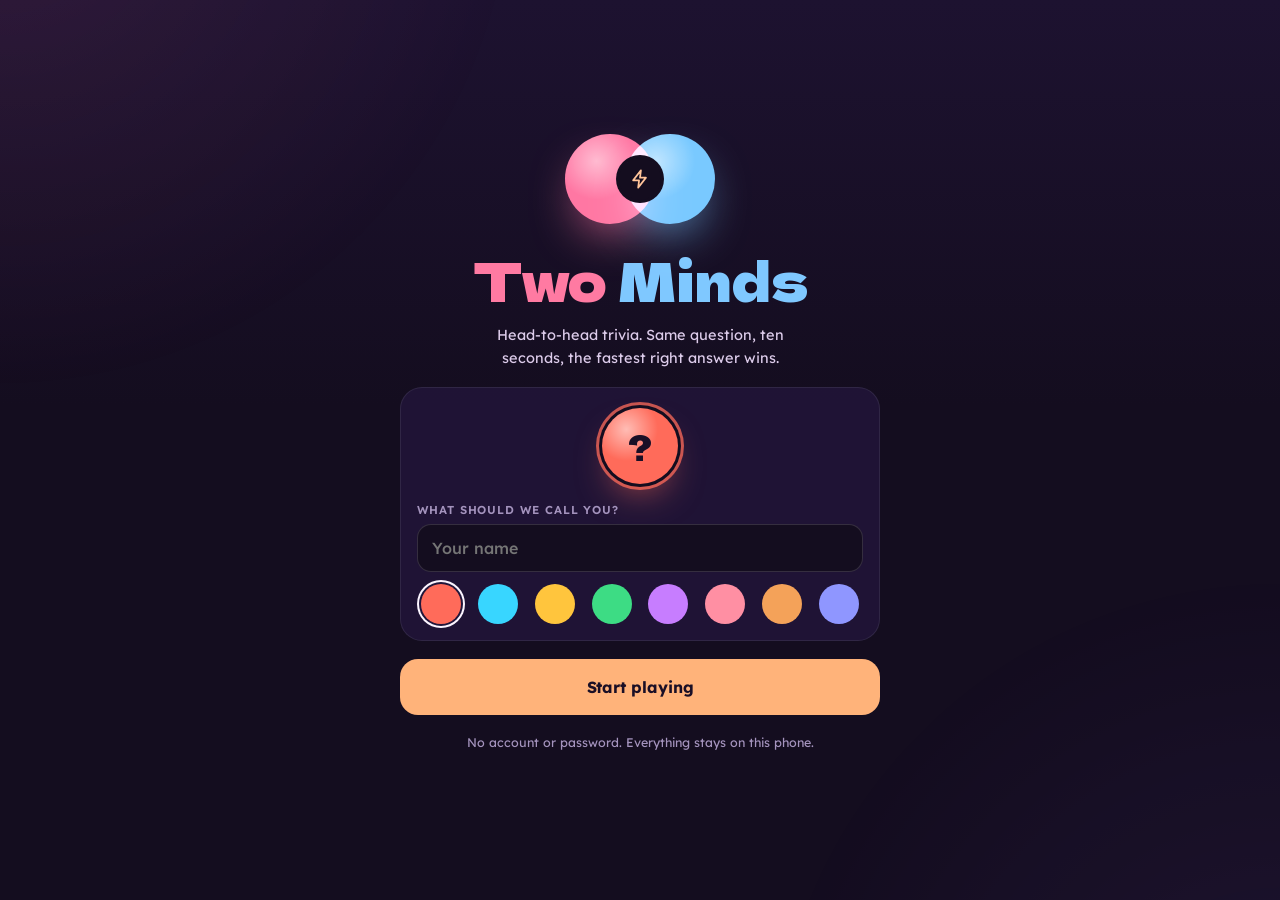
==== index.html @ 45c78b69 "Fact-check fixes for the 930 new questions - 71 corrections: ambiguous options, duplicate facts acro" ====
<!doctype html>
<html lang="en" data-theme="velvet">
<head>
<meta charset="utf-8">
<meta name="viewport" content="width=device-width,initial-scale=1,viewport-fit=cover">
<title>Two Minds</title>
<meta name="description" content="Head-to-head trivia for two. Duel on one phone or challenge each other by link.">
<meta name="theme-color" content="#140d1f">
<meta name="mobile-web-app-capable" content="yes">
<meta name="apple-mobile-web-app-capable" content="yes">
<meta name="apple-mobile-web-app-status-bar-style" content="black-translucent">
<meta property="og:title" content="Two Minds · trivia duel">
<meta property="og:description" content="I challenged you! Same 7 questions, 10 seconds each. Can you beat me?">
<meta property="og:image" content="icon-512.png">
<link rel="manifest" href="manifest.webmanifest">
<link rel="icon" href="icon-192.png">
<link rel="apple-touch-icon" href="icon-192.png">
<link rel="preconnect" href="https://fonts.googleapis.com">
<link rel="preconnect" href="https://fonts.gstatic.com" crossorigin>
<link rel="stylesheet" href="https://fonts.googleapis.com/css2?family=Dela+Gothic+One&family=Lexend:wght@400;500;700&family=Noto+Color+Emoji&display=swap">
<style>
/* Two Minds — "midnight quiz show".
   Deep ink background, frosted surfaces, one gold accent for actions, coral vs cyan for the two players.
   Topic colours appear as icon chips and soft washes, never as full-saturation blocks.
   Type: Lexend for everything readable, Dela Gothic One only for the wordmark and big numbers. */
:root{
  --bg:#0a0e22;
  --bg-2:#0f1430;
  --s1:#151a38;            /* surface */
  --s2:#1c2247;            /* raised surface */
  --s3:#262d5a;            /* pressed / chips */
  --ink:#f3f4ff;
  --ink-2:#c6cae8;
  --muted:#8b92bf;
  --line:color-mix(in srgb,var(--ink) 8%,transparent);
  --line-2:color-mix(in srgb,var(--ink) 14%,transparent);
  --p1:#ff6b5a;
  --p2:#38d6ff;
  --gold:#ffc53d;
  --gold-ink:#2a1d00;
  --gold-text:var(--gold);
  --glow1:rgba(255,107,90,.16);
  --glow2:rgba(56,214,255,.13);
  --on-c:#0c1028;
  --scrim:rgba(4,6,18,.72);
  --good:#34d17d;
  --bad:#ff4d6d;
  --r-lg:22px; --r:16px; --r-sm:12px;
  --f-num:"Dela Gothic One","Arial Black",system-ui,sans-serif;
  --f:"Lexend",system-ui,-apple-system,"Segoe UI",Roboto,sans-serif;
  --safe-t:env(safe-area-inset-top,0px);
  --safe-b:env(safe-area-inset-bottom,0px);
  --safe-l:env(safe-area-inset-left,0px);
  --safe-r:env(safe-area-inset-right,0px);
  --shadow:0 1px 0 rgba(255,255,255,.04) inset, 0 10px 30px -18px rgba(0,0,0,.8);
  color-scheme:dark;
}
*{box-sizing:border-box}
html,body{height:100%;margin:0;background:var(--bg);color:var(--ink);font-family:var(--f);font-size:15px;line-height:1.4;
  -webkit-font-smoothing:antialiased;-webkit-tap-highlight-color:transparent;overflow:hidden;overscroll-behavior:none}
button{font:inherit;color:inherit;cursor:pointer;border:0;background:none;padding:0;text-align:inherit}
button:disabled{cursor:default;opacity:.5}
:focus-visible{outline:2px solid var(--gold);outline-offset:2px}
a{color:inherit;text-decoration:none}
input{font:inherit;color:inherit}
[hidden]{display:none!important}
.tnum{font-variant-numeric:tabular-nums}

/* icons */
.i{width:22px;height:22px;fill:none;stroke:currentColor;stroke-width:1.9;stroke-linecap:round;stroke-linejoin:round;flex:none;display:block}
.i.sm{width:16px;height:16px;stroke-width:2.2}
.i.lg{width:30px;height:30px;stroke-width:1.7}
.i.xl{width:40px;height:40px;stroke-width:1.6}
.i .fill{fill:currentColor;stroke:none}

/* ---------- shell ---------- */
.screen{position:fixed;inset:0;overflow-y:auto;overflow-x:hidden;-webkit-overflow-scrolling:touch;
  padding:calc(var(--safe-t) + 18px) max(18px,var(--safe-r)) calc(var(--safe-b) + 100px) max(18px,var(--safe-l));
  background:
    radial-gradient(90% 40% at 0% -5%, var(--glow1), transparent 70%),
    radial-gradient(90% 40% at 100% -5%, var(--glow2), transparent 70%),
    linear-gradient(180deg, var(--bg-2), var(--bg) 40%)}
.screen.full{padding-bottom:calc(var(--safe-b) + 28px)}
.col{max-width:480px;margin:0 auto;display:grid;gap:18px}
.tabs{position:fixed;left:0;right:0;bottom:0;z-index:20;display:grid;grid-template-columns:repeat(4,1fr);gap:4px;
  padding:8px max(10px,var(--safe-r)) calc(var(--safe-b) + 8px) max(10px,var(--safe-l));
  background:color-mix(in srgb,var(--bg) 86%,transparent);backdrop-filter:blur(16px) saturate(1.3);-webkit-backdrop-filter:blur(16px) saturate(1.3);border-top:1px solid var(--line)}
.tab{display:grid;justify-items:center;gap:4px;padding:8px 0 6px;border-radius:14px;color:var(--muted);font-size:11px;font-weight:500;letter-spacing:.01em;min-height:52px;position:relative;transition:color .2s}
.tab .i{width:22px;height:22px}
.tab[aria-current="page"]{color:var(--ink)}
.tab[aria-current="page"]::after{content:"";position:absolute;top:0;left:50%;width:22px;height:3px;border-radius:0 0 3px 3px;background:var(--gold);transform:translateX(-50%)}

.top{display:flex;align-items:center;gap:12px;min-height:44px}
.logo{font-family:var(--f-num);font-weight:400;font-size:28px;line-height:1;margin:0;letter-spacing:-.01em;flex:1}
.logo .a{color:var(--p1)} .logo .b{color:var(--p2)}
.title{font:800 26px/1.1 var(--f);letter-spacing:-.02em;margin:0;flex:1}
.h{font:600 12px var(--f);letter-spacing:.09em;text-transform:uppercase;margin:8px 2px -6px;color:var(--muted);display:flex;justify-content:space-between;align-items:center;gap:8px}
.h a,.h button{font:500 13px var(--f);text-transform:none;letter-spacing:0;color:var(--p2);padding:12px 0;margin:-12px 0}
.lede{margin:0;color:var(--ink-2);font-size:14.5px;line-height:1.55}
.small{font-size:12.5px;color:var(--muted);line-height:1.5;margin:0}
.card{background:var(--s1);border:1px solid var(--line);border-radius:var(--r-lg);padding:16px;box-shadow:var(--shadow)}
.row{display:flex;gap:10px} .row > *{flex:1;min-width:0}
.stack{display:grid;gap:12px}
.iconbtn{width:44px;height:44px;border-radius:14px;display:grid;place-items:center;background:var(--s1);border:1px solid var(--line);color:var(--ink-2);flex:none}
.iconbtn:active{background:var(--s2)}
.pill{display:inline-flex;align-items:center;gap:6px;padding:6px 12px;border-radius:999px;font:600 12.5px var(--f);background:color-mix(in srgb, var(--c, var(--gold)) 18%, transparent);color:var(--c, var(--gold));border:1px solid color-mix(in srgb, var(--c, var(--gold)) 35%, transparent)}

/* avatars */
.av{--c:var(--p1);width:44px;height:44px;border-radius:50%;flex:none;display:grid;place-items:center;font:400 18px var(--f-num);color:var(--on-c);
  background:radial-gradient(circle at 32% 28%, rgba(255,255,255,.55), transparent 42%), var(--c);box-shadow:0 0 0 2.5px var(--bg), 0 0 0 4.5px color-mix(in srgb, var(--c) 70%, transparent), 0 8px 24px -10px var(--c)}
.av.s{width:32px;height:32px;font-size:13px;box-shadow:0 0 0 2px var(--bg), 0 0 0 3.5px color-mix(in srgb, var(--c) 70%, transparent)}
.av.l{width:76px;height:76px;font-size:32px;box-shadow:0 0 0 3px var(--bg), 0 0 0 6px color-mix(in srgb, var(--c) 75%, transparent), 0 18px 40px -16px var(--c)}

/* players strip on home */
.pair{display:grid;grid-template-columns:1fr auto 1fr;align-items:center;gap:8px;background:var(--s1);border:1px solid var(--line);border-radius:var(--r-lg);padding:14px;box-shadow:var(--shadow)}
.pp{display:flex;align-items:center;gap:10px;min-width:0}
.pp.r{flex-direction:row-reverse;text-align:right}
.pp > div{min-width:0}
.pp .nm{font-weight:700;font-size:15px;overflow:hidden;text-overflow:ellipsis;white-space:nowrap}
.pp .tt{font-size:11.5px;color:var(--muted);line-height:1.3}
.rec{text-align:center;font:400 22px var(--f-num);line-height:1;white-space:nowrap;padding:0 4px}
.rec small{display:block;font:600 9.5px var(--f);color:var(--muted);text-transform:uppercase;letter-spacing:.1em;margin-top:6px}
.rec .dash{color:var(--muted);padding:0 3px}

/* mode cards */
.modes{display:grid;grid-template-columns:1fr 1fr;gap:10px}
.mode{--c:var(--gold);position:relative;overflow:hidden;border-radius:var(--r-lg);padding:16px;min-height:152px;display:grid;align-content:space-between;gap:14px;
  background:radial-gradient(120% 90% at 0% 0%, color-mix(in srgb, var(--c) 26%, transparent), transparent 62%), var(--s1);
  border:1px solid color-mix(in srgb, var(--c) 22%, var(--line));box-shadow:var(--shadow);transition:transform .12s}
.mode .mi{width:44px;height:44px;border-radius:14px;display:grid;place-items:center;background:var(--c);color:var(--on-c);box-shadow:0 10px 24px -12px var(--c)}
.mode b{display:block;font:700 16.5px/1.2 var(--f);letter-spacing:-.01em}
.mode span.d{display:block;font-size:12.5px;line-height:1.4;color:var(--ink-2);margin-top:4px}
.mode.wide{grid-column:1 / -1;min-height:0;grid-template-columns:auto 1fr auto;align-items:center;gap:14px;padding:14px 16px}
.mode .go{display:inline-flex;align-items:center;gap:4px;font:600 13px var(--f);color:var(--c);white-space:nowrap}
.m-duel{--c:var(--p1)} .m-link{--c:var(--p2)} .m-daily{--c:var(--gold)} .m-couple{--c:#ff8fb1} .m-us{--c:#b79bff}
.mode:active,.tp:active,.cta:active,.btn:active{transform:scale(.98)}

/* topics */
.cats{display:flex;gap:8px;overflow-x:auto;padding:2px 18px;margin:0 -18px;scrollbar-width:none}
.cats::-webkit-scrollbar{display:none}
.chip{flex:none;min-height:40px;padding:0 16px;border-radius:999px;background:var(--s1);border:1px solid var(--line);font:500 13.5px var(--f);color:var(--ink-2)}
.chip[aria-pressed="true"]{background:var(--ink);color:var(--bg);border-color:var(--ink)}
.search{width:100%;min-height:48px;background:var(--s1);border:1px solid var(--line-2);border-radius:var(--r);padding:0 16px 0 44px;font-size:15px;
  background-image:url("data:image/svg+xml,%3Csvg xmlns='http://www.w3.org/2000/svg' viewBox='0 0 24 24' fill='none' stroke='%238b92bf' stroke-width='2' stroke-linecap='round'%3E%3Ccircle cx='11' cy='11' r='7'/%3E%3Cpath d='m20 20-3.5-3.5'/%3E%3C/svg%3E");background-repeat:no-repeat;background-position:14px center;background-size:20px}
.search::placeholder{color:var(--muted)}
.tgrid{display:grid;grid-template-columns:repeat(3,1fr);gap:10px}
.tp{--c:var(--gold);position:relative;border-radius:18px;padding:14px 12px 12px;display:grid;gap:10px;align-content:start;min-width:0;min-height:118px;
  background:radial-gradient(110% 80% at 0% 0%, color-mix(in srgb, var(--c) 22%, transparent), transparent 65%), var(--s1);
  border:1px solid color-mix(in srgb, var(--c) 18%, var(--line));box-shadow:var(--shadow);transition:transform .12s}
.tp .ic{width:38px;height:38px;border-radius:12px;display:grid;place-items:center;background:var(--c);color:var(--on-c)}
.tp .ic .i{width:20px;height:20px;stroke-width:2.1}
.tp b{font:600 13px/1.25 var(--f);letter-spacing:-.005em}
.tp small{display:block;font-size:11px;color:var(--muted);margin-top:2px}
.tp .star{position:absolute;top:12px;right:12px;color:var(--gold-text)}

/* topic page */
.thero{--c:var(--gold);border-radius:26px;padding:22px 20px 20px;display:grid;gap:14px;position:relative;overflow:hidden;
  background:radial-gradient(120% 100% at 100% 0%, color-mix(in srgb, var(--c) 38%, transparent), transparent 60%), radial-gradient(80% 80% at 0% 100%, color-mix(in srgb, var(--c) 14%, transparent), transparent 70%), var(--s1);
  border:1px solid color-mix(in srgb, var(--c) 30%, var(--line));box-shadow:var(--shadow)}
.thero .ic{width:64px;height:64px;border-radius:20px;display:grid;place-items:center;background:var(--c);color:var(--on-c);box-shadow:0 16px 34px -14px var(--c)}
.thero h1{font:800 30px/1.05 var(--f);letter-spacing:-.025em;margin:0}
.thero p{margin:4px 0 0;font-size:13.5px;color:var(--ink-2)}
.thero .fav{position:absolute;top:16px;right:16px;min-height:40px;padding:0 14px;border-radius:999px;display:inline-flex;align-items:center;gap:6px;font:600 12.5px var(--f);background:color-mix(in srgb,var(--bg) 45%,transparent);border:1px solid var(--line-2);color:var(--ink)}
.thero .fav[aria-pressed="true"]{color:var(--gold-text);border-color:color-mix(in srgb, var(--gold) 50%, transparent)}
.facts{display:flex;gap:8px;flex-wrap:wrap}
.lvls{display:grid;gap:14px}
.lvrow{display:grid;grid-template-columns:auto 1fr;gap:12px;align-items:center}
.lvrow .meta{display:flex;justify-content:space-between;font-size:13px;margin-bottom:7px;gap:8px}
.lvrow .meta b{font-weight:600}
.lvrow .meta span{color:var(--muted);white-space:nowrap}
.xpbar{height:8px;border-radius:5px;background:color-mix(in srgb,var(--ink) 7%,transparent);overflow:hidden}
.xpbar i{display:block;height:100%;border-radius:5px;background:linear-gradient(90deg, color-mix(in srgb, var(--c,var(--gold)) 70%, #fff 0%), var(--c,var(--gold)));transition:width 1.1s cubic-bezier(.2,.8,.2,1)}

/* buttons */
.cta{--c:var(--gold);display:flex;align-items:center;justify-content:center;gap:10px;width:100%;min-height:56px;border-radius:18px;padding:12px 18px;font:700 16px var(--f);letter-spacing:-.005em;text-align:center;
  color:var(--on-c);background:var(--c);box-shadow:0 14px 30px -16px var(--c), inset 0 1px 0 rgba(255,255,255,.35);transition:transform .12s, filter .2s}
.cta .tx{display:grid;gap:2px;text-align:center}
.cta small{display:block;font:500 12px var(--f);opacity:.75}
.cta.p1{--c:var(--p1)} .cta.p2{--c:var(--p2)}
.btn{display:flex;align-items:center;justify-content:center;gap:8px;width:100%;min-height:50px;text-align:center;border:1px solid var(--line-2);background:var(--s1);border-radius:16px;padding:10px 14px;font:600 14.5px var(--f);color:var(--ink);transition:transform .12s, background .2s}
.btn small{display:block;font:500 11.5px var(--f);color:var(--muted);margin-top:1px}
.btn .tx{display:grid;text-align:center}
.btn.green{background:#1fbf5b;border-color:#1fbf5b;color:#03200c}
.btn.danger{color:var(--bad)}
.btn.ghost{background:transparent}
.seg{display:grid;grid-auto-flow:column;grid-auto-columns:1fr;background:var(--bg);border:1px solid var(--line);border-radius:14px;padding:4px;gap:4px}
.seg button{min-height:40px;border-radius:10px;padding:6px;font:500 13px var(--f);color:var(--muted);text-align:center}
.seg button[aria-pressed="true"]{background:var(--s3);color:var(--ink);box-shadow:0 1px 0 rgba(255,255,255,.06) inset}
.setrow{display:grid;gap:8px}
.setrow > span{font-size:12.5px;color:var(--muted);font-weight:500}

/* forms */
.field{display:grid;gap:7px;font:600 11.5px var(--f);color:var(--muted);text-transform:uppercase;letter-spacing:.08em}
.field input{font:500 16px var(--f);color:var(--ink);background:var(--bg);border:1px solid var(--line-2);border-radius:14px;padding:13px 14px;width:100%;text-transform:none;letter-spacing:0;transition:border-color .2s}
.field input:focus{border-color:var(--gold-text);outline:none}
.field input.ok{border-color:color-mix(in srgb, var(--good) 55%, transparent)}
.colors{display:grid;grid-template-columns:repeat(8,minmax(0,1fr));gap:8px}
.colors button{aspect-ratio:1;width:100%;max-width:40px;justify-self:center;border-radius:50%;background:var(--c);position:relative}
.colors button[aria-pressed="true"]{box-shadow:0 0 0 2px var(--s1),0 0 0 4px var(--ink)}

/* lists */
.list{list-style:none;margin:0;padding:0;display:grid;gap:8px}
.li{display:flex;gap:12px;align-items:center;background:var(--s1);border:1px solid var(--line);border-radius:var(--r);padding:12px 14px;min-height:64px}
.li > div{flex:1;min-width:0}
.li .t1{font-weight:600;font-size:14px;white-space:nowrap;overflow:hidden;text-overflow:ellipsis}
.li .t2{font-size:12px;color:var(--muted);margin-top:3px;white-space:nowrap;overflow:hidden;text-overflow:ellipsis}
.li .sc{text-align:right;flex:none}
.li .sc b{display:block;font:400 16px var(--f-num)}
.li .sc span{font:600 11px var(--f);text-transform:uppercase;letter-spacing:.06em}
.li .tic{width:36px;height:36px;border-radius:11px;display:grid;place-items:center;background:var(--c);color:var(--on-c);flex:none}
.li .tic .i{width:18px;height:18px}
.li .x{min-height:40px;padding:0 12px;border-radius:12px;font:600 12.5px var(--f);color:var(--bad);background:rgba(255,77,109,.1);flex:none}
.res-w{color:var(--good)} .res-l{color:var(--bad)} .res-d{color:var(--gold-text)} .res-p{color:var(--muted)}

/* badges + stats */
.bgrid{display:grid;grid-template-columns:repeat(3,1fr);gap:8px}
.bd{padding:14px 8px 12px;border-radius:var(--r);background:var(--s1);border:1px solid var(--line);font-size:10.5px;line-height:1.35;color:var(--muted);display:grid;gap:6px;justify-items:center;text-align:center;min-width:0}
.bd .bi{width:42px;height:42px;border-radius:50%;display:grid;place-items:center;background:var(--s2);color:var(--muted)}
.bd .bi .i{width:20px;height:20px}
.bd b{color:var(--ink-2);font-size:11.5px;font-weight:600}
.bd.on{border-color:color-mix(in srgb, var(--gold) 35%, transparent);background:radial-gradient(100% 80% at 50% 0%, color-mix(in srgb,var(--gold) 12%,transparent), transparent 70%), var(--s1)}
.bd.on .bi{background:var(--gold);color:var(--gold-ink);box-shadow:0 10px 24px -12px var(--gold)}
.bd.on b{color:var(--ink)}
.statg{display:grid;grid-template-columns:repeat(3,1fr);gap:8px}
.st{background:var(--s1);border:1px solid var(--line);border-radius:var(--r);padding:12px;font:600 10px var(--f);color:var(--muted);text-transform:uppercase;letter-spacing:.08em}
.st b{display:block;font:400 22px var(--f-num);color:var(--ink);letter-spacing:0;margin-top:6px;line-height:1}

/* ---------- VS intro ---------- */
.vs{position:fixed;inset:0;z-index:40;display:grid;grid-template-rows:1fr auto 1fr;background:var(--bg);overflow:hidden}
.vs .side{display:grid;place-items:center;align-content:center;gap:12px;padding:24px;text-align:center}
.vs .side.a{background:radial-gradient(90% 80% at 50% 100%, color-mix(in srgb, var(--ca) 34%, transparent), transparent 70%);animation:inB .55s cubic-bezier(.2,.9,.3,1.15) both}
.vs .side.b{background:radial-gradient(90% 80% at 50% 0%, color-mix(in srgb, var(--cb) 34%, transparent), transparent 70%);animation:inT .55s cubic-bezier(.2,.9,.3,1.15) both}
.vs .nm{font:800 26px/1.1 var(--f);letter-spacing:-.02em;max-width:86vw;overflow:hidden;text-overflow:ellipsis;white-space:nowrap}
.vs .tt{font-size:13px;color:var(--muted)}
.vs .mid{display:grid;justify-items:center;gap:12px;padding:6px;position:relative}
.vs .mid::before{content:"";position:absolute;left:-10%;right:-10%;top:50%;height:1px;background:linear-gradient(90deg,transparent,var(--line-2),transparent)}
.vs .big{position:relative;font:400 50px var(--f-num);line-height:1;color:var(--gold-text);text-shadow:0 0 40px color-mix(in srgb,var(--gold) 45%,transparent);animation:pop .5s .3s cubic-bezier(.2,.9,.3,1.4) both;background:var(--bg);padding:0 14px}
.vs .topic{position:relative}
.vs.face .side.b > *{transform:rotate(180deg)}
@keyframes inT{from{transform:translateY(-40%);opacity:0}}
@keyframes inB{from{transform:translateY(40%);opacity:0}}
@keyframes pop{from{transform:scale(0);opacity:0}}

/* ---------- answer buttons (shared) ---------- */
.opt{position:relative;display:flex;align-items:center;justify-content:center;text-align:center;min-height:58px;border-radius:16px;padding:8px 12px;
  border:1px solid var(--line-2);background:var(--s1);font:500 15px/1.25 var(--f);color:var(--ink);overflow-wrap:anywhere;
  box-shadow:0 1px 0 rgba(255,255,255,.04) inset;transition:background .2s, border-color .2s, opacity .25s, transform .1s;touch-action:manipulation}
.opt:active{transform:scale(.98)}
.opts.hide .opt,.olist.hide .opt{opacity:0;pointer-events:none;transform:translateY(6px)}
.opt.mine{border-color:var(--ink);background:var(--s3)}
.opt.right{background:var(--good);border-color:var(--good);color:#03200c;font-weight:600}
.opt.wrong{background:var(--bad);border-color:var(--bad);color:#2b0010;font-weight:600}
.opt.dim{opacity:.38}
.dot{position:absolute;width:18px;height:18px;border-radius:50%;border:3px solid var(--bg);background:var(--c);top:-8px}
.dot.d1{right:-6px} .dot.d2{left:-6px}
.locked .opt{pointer-events:none}

/* ---------- split duel ---------- */
#duel{position:fixed;inset:0;z-index:30;display:grid;grid-template-rows:1fr auto 1fr;background:var(--bg)}
.half{--c:var(--p1);display:flex;flex-direction:column;gap:10px;min-height:0;overflow:hidden;padding:12px max(14px,var(--safe-r)) 14px max(14px,var(--safe-l));
  background:radial-gradient(100% 60% at 50% 100%, color-mix(in srgb, var(--c) 13%, transparent), transparent 70%)}
.half.p1{padding-bottom:calc(var(--safe-b) + 14px)}
.half.p2{padding-bottom:calc(var(--safe-t) + 14px)}
#duel.face .half.p2{transform:rotate(180deg)}
#duel:not(.face) .half.p2{padding-top:calc(var(--safe-t) + 12px);padding-bottom:14px}
.hd{display:flex;align-items:center;gap:10px}
.who{font-weight:700;font-size:14px;min-width:0;overflow:hidden;text-overflow:ellipsis;white-space:nowrap;max-width:36%;color:var(--c)}
.half .bar{flex:1;height:6px;border-radius:4px;background:color-mix(in srgb,var(--ink) 7%,transparent);overflow:hidden}
.half .bar i{display:block;height:100%;width:0;border-radius:4px;background:var(--c);transition:width .5s;box-shadow:0 0 12px var(--c)}
.pts{font:400 24px var(--f-num);font-variant-numeric:tabular-nums;min-width:2.2em;text-align:right;position:relative}
.gain{position:absolute;font:700 14px var(--f);color:var(--good);opacity:0;pointer-events:none;white-space:nowrap}
.half .gain{top:50%;right:calc(100% + 6px);transform:translateY(-50%)}
.half .gain.show{animation:gainx 1.1s ease-out}
@keyframes gainx{0%{opacity:0;transform:translate(6px,-50%)}15%{opacity:1}100%{opacity:0;transform:translate(-14px,-50%)}}
.half .q{flex:1;display:grid;place-items:center;text-align:center;font:700 clamp(15px,min(4.6vw,2.7vh),20px)/1.32 var(--f);letter-spacing:-.01em;min-height:0;text-wrap:balance;padding:0 6px}
.timer{height:4px;border-radius:3px;background:color-mix(in srgb,var(--ink) 7%,transparent);overflow:hidden;flex:none}
.timer i{display:block;height:100%;width:100%;background:var(--gold);transform-origin:left;border-radius:3px}
.timer.hurry i{background:var(--bad)}
.half .opts{display:grid;grid-template-columns:1fr 1fr;gap:8px;flex:none}
.half .opt{min-height:56px;font-size:clamp(13.5px,3.8vw,15px)}
.band{display:flex;align-items:center;justify-content:center;gap:12px;padding:6px 64px;background:var(--bg-2);border-block:1px solid var(--line);position:relative;min-height:44px}
.band .lab{font:700 11.5px var(--f);letter-spacing:.14em;text-transform:uppercase;color:var(--gold-text);text-align:center;white-space:nowrap}
.band .lab.flip{display:none}
#duel.face .band .lab.flip{display:block;transform:rotate(180deg)}
.rdots{display:flex;gap:5px}
.rdots i{width:7px;height:7px;border-radius:50%;background:color-mix(in srgb,var(--ink) 15%,transparent)}
.rdots i.done{background:var(--muted)} .rdots i.now{background:var(--gold);box-shadow:0 0 8px var(--gold)} .rdots i.bonus{outline:1.5px solid var(--gold);outline-offset:1.5px}
.quit{position:absolute;right:max(8px,var(--safe-r));top:50%;transform:translateY(-50%);color:var(--muted);font:500 12px var(--f);min-height:40px;padding:0 10px;border-radius:10px;display:grid;place-items:center}
.quit.arm{color:var(--bad);background:rgba(255,77,109,.12)}
.splash{position:absolute;inset:0;display:grid;place-items:center;pointer-events:none;z-index:2}
.splash span{font:400 clamp(18px,5.5vw,26px) var(--f-num);color:var(--gold-text);max-width:calc(100vw - 32px);text-align:center;opacity:0;transform:scale(.85);transition:opacity .25s,transform .35s;
  background:color-mix(in srgb,var(--bg) 90%,transparent);border:1px solid color-mix(in srgb, var(--gold) 40%, transparent);padding:10px 18px;border-radius:16px;box-shadow:0 0 40px color-mix(in srgb,var(--gold) 25%,transparent)}
.splash.show span{opacity:1;transform:scale(1)}

/* ---------- solo ---------- */
#solo{position:fixed;inset:0;z-index:30;display:flex;flex-direction:column;
  padding:calc(var(--safe-t) + 10px) max(26px,calc(var(--safe-r) + 22px)) calc(var(--safe-b) + 18px) max(26px,calc(var(--safe-l) + 22px));
  background:radial-gradient(70% 35% at 0% 0%, var(--glow1), transparent 70%), radial-gradient(70% 35% at 100% 0%, var(--glow2), transparent 70%), var(--bg)}
.vbar{position:absolute;bottom:calc(var(--safe-b) + 18px);top:calc(var(--safe-t) + 110px);width:6px;border-radius:4px;background:color-mix(in srgb,var(--ink) 6%,transparent);overflow:hidden}
.vbar.l{left:max(9px,calc(var(--safe-l) + 7px))} .vbar.r{right:max(9px,calc(var(--safe-r) + 7px))}
.vbar i{position:absolute;left:0;right:0;bottom:0;height:0;border-radius:4px;background:var(--c);box-shadow:0 0 12px var(--c);transition:height .6s cubic-bezier(.2,.8,.2,1)}
.squit{align-self:flex-start;min-height:36px;padding:0 4px;font:500 12px var(--f);color:var(--muted);display:inline-flex;align-items:center;gap:4px;border-radius:10px}
.squit.arm{color:var(--bad);background:rgba(255,77,109,.12);padding:0 10px}
.shead{display:grid;grid-template-columns:1fr auto 1fr;align-items:center;gap:10px;margin-top:4px}
.sp{display:flex;align-items:center;gap:9px;min-width:0}
.sp.r{flex-direction:row-reverse;text-align:right}
.sp > div{min-width:0}
.sp .nm{font-weight:600;font-size:12.5px;color:var(--ink-2);overflow:hidden;text-overflow:ellipsis;white-space:nowrap}
.sp .sc{font:400 24px var(--f-num);line-height:1.1;font-variant-numeric:tabular-nums;position:relative}
.sp .state{font-size:10.5px;color:var(--muted);white-space:nowrap;min-height:14px}
.sp .state.ok{color:var(--gold-text);font-weight:600}
.sp .gain{top:-14px}
.sp.r .gain{right:0} .sp:not(.r) .gain{left:0}
.sp .gain.show{animation:gain 1.1s ease-out}
@keyframes gain{0%{opacity:0;transform:translateY(4px)}15%{opacity:1}100%{opacity:0;transform:translateY(-18px)}}
.ring{width:64px;height:64px;position:relative;display:grid;place-items:center}
.ring svg{position:absolute;inset:0;transform:rotate(-90deg)}
.ring circle{fill:none;stroke-width:5}
.ring .bgc{stroke:color-mix(in srgb,var(--ink) 8%,transparent)}
.ring .fgc{stroke:var(--gold);stroke-linecap:round;transition:stroke .3s;filter:drop-shadow(0 0 6px color-mix(in srgb,var(--gold) 50%,transparent))}
.ring.hurry .fgc{stroke:var(--bad);filter:drop-shadow(0 0 6px rgba(255,77,109,.5))}
.ring b{font:400 22px var(--f-num);font-variant-numeric:tabular-nums}
.slabel{text-align:center;font:700 11.5px var(--f);letter-spacing:.14em;text-transform:uppercase;color:var(--gold-text);margin:18px 0 10px}
.qcard{flex:1;display:grid;place-items:center;text-align:center;min-height:0;margin-bottom:14px;padding:18px;border-radius:24px;
  background:var(--s1);border:1px solid var(--line);box-shadow:var(--shadow);font:700 clamp(19px,5.6vw,24px)/1.34 var(--f);letter-spacing:-.015em;text-wrap:balance}
.olist{display:grid;grid-template-columns:1fr;gap:10px;flex:none}
.olist .opt{min-height:58px;font-size:16px}
.olist .dot{top:50%;transform:translateY(-50%)}
.olist .dot.d1{left:12px;right:auto} .olist .dot.d2{right:12px;left:auto}

/* ---------- results ---------- */
.kicker{display:flex;justify-content:center}
.winner{font:800 clamp(30px,8.6vw,40px)/1.06 var(--f);letter-spacing:-.03em;margin:0;text-align:center;text-wrap:balance}
.board{display:grid;grid-template-columns:1fr auto 1fr;align-items:center;gap:6px;padding:20px 12px;text-align:center}
.board .sb{display:grid;justify-items:center;gap:10px;min-width:0}
.board b{font:400 46px var(--f-num);line-height:1;font-variant-numeric:tabular-nums}
.board .nm2{font:600 13px var(--f);max-width:100%;overflow:hidden;text-overflow:ellipsis;white-space:nowrap;color:var(--ink-2)}
.board em{font:700 11px var(--f);letter-spacing:.14em;color:var(--muted);font-style:normal}
.board .win{position:relative}
.board .crown{position:absolute;top:-16px;left:50%;transform:translateX(-50%);color:var(--gold-text)}
.rounds{display:grid;gap:6px}
.rr{display:grid;grid-template-columns:48px 1fr 1fr;gap:8px;align-items:center;font-size:12.5px}
.rr .n{color:var(--muted);font-weight:500}
.rr .c{border-radius:10px;padding:8px;text-align:center;font-weight:600;font-variant-numeric:tabular-nums;background:color-mix(in srgb,var(--ink) 4%,transparent);color:var(--muted)}
.rr .c.ok{background:rgba(52,209,125,.13);color:var(--good)}
.rr .c.best{box-shadow:inset 0 0 0 1.5px color-mix(in srgb, var(--gold) 70%, transparent)}
.rr.head .c{background:none;font-weight:700;padding:2px 8px}
details.card summary{cursor:pointer;font-weight:600;list-style:none;display:flex;justify-content:space-between;align-items:center;min-height:24px}
details.card summary::-webkit-details-marker{display:none}
details.card summary::after{content:"+";font-size:20px;color:var(--muted)}
details.card[open] summary::after{content:"–"}
.review{display:grid;gap:8px;margin-top:12px}
.rv{background:var(--bg);border-radius:12px;padding:12px;font-size:13.5px;line-height:1.45}
.rv .a{color:var(--good);font-weight:600;margin-top:5px}
.newb{display:flex;gap:12px;align-items:center;padding:12px 14px;border-radius:var(--r);background:radial-gradient(100% 120% at 0% 50%, color-mix(in srgb,var(--gold) 16%,transparent), transparent 70%), var(--s1);border:1px solid color-mix(in srgb, var(--gold) 35%, transparent)}
.newb .bi{width:42px;height:42px;border-radius:50%;display:grid;place-items:center;background:var(--gold);color:var(--gold-ink);flex:none}
.newb b{display:block;font-size:14px;font-weight:700} .newb span{font-size:12.5px;color:var(--muted)}
.linkbox{display:grid;gap:8px}
.linkbox input{width:100%;background:var(--bg);border:1px solid var(--line-2);border-radius:12px;padding:12px;font-size:12.5px;color:var(--muted)}
.lvup{color:var(--gold)!important;font-weight:700}

/* ---------- couple ---------- */
.cover{--c:var(--p1);position:fixed;inset:0;z-index:35;display:grid;place-items:center;text-align:center;padding:24px;
  background:radial-gradient(70% 45% at 50% 38%, color-mix(in srgb, var(--c) 26%, transparent), transparent 70%), var(--bg)}
.cover .in{display:grid;gap:16px;justify-items:center;max-width:340px;width:100%}
.cover h2{font:800 30px/1.1 var(--f);letter-spacing:-.02em;margin:0}
.cover .cta{margin-top:6px}
.cq{position:fixed;inset:0;z-index:35;display:flex;flex-direction:column;gap:16px;overflow-y:auto;
  padding:calc(var(--safe-t) + 20px) max(20px,var(--safe-r)) calc(var(--safe-b) + 20px) max(20px,var(--safe-l));background:var(--bg)}
.cq .who{max-width:none;font:700 11.5px var(--f);text-transform:uppercase;letter-spacing:.14em}
.cq .qq{flex:1 0 auto;display:grid;place-items:center;text-align:center;font:800 clamp(24px,7vw,32px)/1.15 var(--f);letter-spacing:-.025em;text-wrap:balance;padding:12px 0}
.cq .olist .opt{font-size:16px}
.vote{display:grid;grid-template-columns:1fr 1fr;gap:12px}
.vote button,.vote .vc{border-radius:22px;padding:22px 10px;display:grid;justify-items:center;gap:12px;background:var(--s1);border:1px solid var(--line-2);font-weight:700;box-shadow:var(--shadow)}
.vote .vc span.small{font-weight:500}
.big-pct{font:400 76px var(--f-num);line-height:1;text-align:center;background:linear-gradient(90deg,var(--p1),var(--gold),var(--p2));-webkit-background-clip:text;background-clip:text;color:transparent}

/* ---------- toast, confetti, sheet ---------- */
.toast{position:fixed;left:50%;bottom:calc(var(--safe-b) + 96px);transform:translateX(-50%) translateY(10px);background:var(--ink);color:var(--bg);font:600 13.5px var(--f);padding:12px 18px;border-radius:999px;opacity:0;transition:opacity .2s,transform .2s;pointer-events:none;z-index:90;max-width:calc(100vw - 32px);text-align:center;box-shadow:0 12px 30px -10px rgba(0,0,0,.6)}
.toast.show{opacity:1;transform:translateX(-50%)}
#fx{position:fixed;inset:0;pointer-events:none;z-index:80}
.modal{position:fixed;inset:0;z-index:70;background:var(--scrim);backdrop-filter:blur(4px);-webkit-backdrop-filter:blur(4px);display:grid;align-items:end;padding:16px max(14px,var(--safe-r)) calc(var(--safe-b) + 14px) max(14px,var(--safe-l))}
.modal .sheet{max-width:480px;width:100%;margin:0 auto;background:var(--s1);border:1px solid var(--line-2);border-radius:28px;padding:22px 20px 18px;display:grid;gap:14px;max-height:88vh;overflow-y:auto;box-shadow:0 -10px 50px -20px rgba(0,0,0,.8);animation:up .35s cubic-bezier(.2,.9,.3,1.1)}
.modal .sheet .grab{width:40px;height:4px;border-radius:2px;background:var(--line-2);justify-self:center;margin-top:-8px}
.modal h3{font:800 22px var(--f);letter-spacing:-.02em;margin:0}
@keyframes up{from{transform:translateY(40px);opacity:0}}

@media (max-width:400px){
  .pair{padding:12px 10px}
  .pair .av{width:36px;height:36px;font-size:15px}
  .rec{font-size:19px}
  .ring{width:56px;height:56px} .ring b{font-size:19px}
  .sp .nm{white-space:normal;line-height:1.15;display:-webkit-box;-webkit-line-clamp:2;-webkit-box-orient:vertical}
  .tp{padding:12px 10px 11px;min-height:112px}
  .tp b{font-size:12.5px}
}
@media (min-width:700px){.tgrid{grid-template-columns:repeat(4,1fr)}}
@media (prefers-reduced-motion:reduce){*,*::before,*::after{animation:none!important;transition:none!important}}
.tic{--c:var(--gold);width:36px;height:36px;border-radius:11px;display:grid;place-items:center;background:var(--c);color:var(--on-c);flex:none}
.tic .i{width:18px;height:18px}
.cta{flex-direction:column;gap:2px}
.btn:has(small){flex-direction:column;gap:0}
.thero .ic .i{width:32px;height:32px;stroke-width:1.8}
.mode .mi .i{width:22px;height:22px;stroke-width:2}
.vs .pill .i,.kicker .pill .i{width:15px;height:15px}
.qcard{flex:0 0 auto;margin-block:auto;min-height:clamp(150px,26vh,230px);margin-bottom:auto}
#solo .slabel{margin-bottom:0}
#solo .olist{margin-top:16px}
.pp .tt{white-space:nowrap!important;overflow:hidden;text-overflow:ellipsis}
@media (max-width:400px){.pair .pp .tt{font-size:11px}}

/* ================= themes ================= */
:root[data-theme="velvet"]{
  --bg:#140d1f; --bg-2:#1d1230; --s1:#21163a; --s2:#2a1e48; --s3:#3a2a5e;
  --ink:#fcf5ff; --ink-2:#dccbea; --muted:#a493bd;
  --p1:#ff7aa2; --p2:#7fc8ff;
  --gold:#ffb37a; --gold-text:#ffc49a; --gold-ink:#3a1700;
  --glow1:rgba(255,122,170,.20); --glow2:rgba(150,110,255,.18); --on-c:#1a0f26;
}
:root[data-theme="ocean"]{
  --bg:#06181d; --bg-2:#0a2229; --s1:#0e2a32; --s2:#14353f; --s3:#1d4652;
  --ink:#effcfb; --ink-2:#c1e1de; --muted:#83a9a6;
  --p1:#ff8a6b; --p2:#3fe0c5;
  --gold:#ffd166; --gold-text:#ffd166; --gold-ink:#2a1d00;
  --glow1:rgba(63,224,197,.16); --glow2:rgba(255,209,102,.11); --on-c:#06181d;
}
:root[data-theme="blush"]{
  color-scheme:light;
  --bg:#fff4f1; --bg-2:#ffe8e3; --s1:#ffffff; --s2:#fff1ed; --s3:#ffe1da;
  --ink:#2b1630; --ink-2:#5b4460; --muted:#8c7690;
  --p1:#ff6f61; --p2:#7c6cff;
  --gold:#ff8a65; --gold-text:#c6461f; --gold-ink:#3a1200;
  --good:#1aa95a; --bad:#e6335a;
  --glow1:rgba(255,138,160,.30); --glow2:rgba(255,190,140,.30); --on-c:#2b1630;
  --scrim:rgba(43,22,48,.32);
  --shadow:0 1px 2px rgba(60,20,40,.05), 0 14px 30px -22px rgba(60,20,40,.45);
}
:root[data-theme="blush"] .opt.right{color:#fff} :root[data-theme="blush"] .opt.wrong{color:#fff}
:root[data-theme="blush"] .logo .a{color:#ff6f61} :root[data-theme="blush"] .logo .b{color:#7c6cff}
:root[data-theme="blush"] .av{color:#fff;text-shadow:0 1px 2px rgba(0,0,0,.18)}
:root[data-theme="blush"] .tabs{background:color-mix(in srgb,var(--s1) 88%,transparent)}
html,body{background:var(--bg)}

/* ================= welcome ================= */
.wel{min-height:calc(100dvh - 60px);align-content:center;text-align:center;gap:18px}
.wel .lede{max-width:34ch;margin:0 auto}
.logo.big{font-size:clamp(40px,12vw,54px);flex:none}
.wel-art{position:relative;width:150px;height:110px;margin:0 auto}
.wel-art .b1,.wel-art .b2{position:absolute;top:10px;width:90px;height:90px;border-radius:50%;filter:saturate(1.1)}
.wel-art .b1{left:0;background:radial-gradient(circle at 35% 30%,rgba(255,255,255,.5),transparent 45%),var(--p1);box-shadow:0 20px 50px -18px var(--p1)}
.wel-art .b2{right:0;background:radial-gradient(circle at 35% 30%,rgba(255,255,255,.5),transparent 45%),var(--p2);mix-blend-mode:screen;box-shadow:0 20px 50px -18px var(--p2)}
:root[data-theme="blush"] .wel-art .b2{mix-blend-mode:multiply}
.wel-art .spark{position:absolute;left:50%;top:50%;transform:translate(-50%,-50%);width:42px;height:42px;border-radius:50%;display:grid;place-items:center;background:var(--bg);color:var(--gold-text);box-shadow:0 0 0 3px var(--bg)}
.wel .card{text-align:left}
.wprev{display:grid;place-items:center;padding:4px 0 6px}

/* ================= home: me card + rivals ================= */
.mecard{display:grid;gap:14px;background:var(--s1);border:1px solid var(--line);border-radius:var(--r-lg);padding:16px;box-shadow:var(--shadow)}
.mehead{display:grid;grid-template-columns:auto 1fr;align-items:center;gap:14px;text-align:left;width:100%}
.mehead .av.l{width:56px;height:56px;font-size:23px}
.mehead .hi{font:800 19px/1.15 var(--f);letter-spacing:-.02em}
.mehead .lv{font-size:12.5px;color:var(--muted);margin:3px 0 8px}
.rivals{display:flex;gap:8px;overflow-x:auto;scrollbar-width:none;margin:0 -16px;padding:0 16px}
.rivals::-webkit-scrollbar{display:none}
.rival{flex:none;display:grid;grid-template-columns:auto 1fr;grid-template-rows:auto auto;column-gap:8px;align-items:center;padding:8px 12px 8px 8px;border-radius:14px;background:var(--bg);border:1px solid var(--line)}
.rival .av{grid-row:1 / 3}
.rival .rn{font:600 12.5px var(--f);max-width:96px;overflow:hidden;text-overflow:ellipsis;white-space:nowrap}
.rival .rs{font:600 11.5px var(--f);color:var(--muted)}
.list li > button.li{width:100%;text-align:left}
.li .cnt{display:inline-flex;align-items:center;gap:4px;font:600 12px var(--f);color:var(--muted);white-space:nowrap;flex:none}

/* ================= opponent picker ================= */
.opps{display:flex;flex-wrap:wrap;gap:8px}
.opp{display:inline-flex;align-items:center;gap:8px;min-height:44px;padding:6px 14px 6px 6px;border-radius:999px;background:var(--bg);border:1px solid var(--line-2);font:600 13.5px var(--f)}
.opp[aria-pressed="true"]{border-color:var(--gold);box-shadow:0 0 0 1px var(--gold) inset}

/* ================= leaderboard + sync ================= */
.lb{list-style:none;margin:0;padding:0;display:grid;gap:6px}
.lb li{display:grid;grid-template-columns:22px auto 1fr auto;align-items:center;gap:10px;padding:8px 10px;border-radius:12px;background:var(--bg)}
.lb li.me{box-shadow:0 0 0 1.5px color-mix(in srgb,var(--gold) 60%,transparent) inset}
.lb .rk{font:400 14px var(--f-num);color:var(--muted);text-align:center}
.lb li:first-child .rk{color:var(--gold-text)}
.lb .ln{font:600 14px var(--f);min-width:0;overflow:hidden;text-overflow:ellipsis;white-space:nowrap}
.lb .ln em{font:500 11px var(--f);font-style:normal;color:var(--muted);margin-left:4px}
.lb b{font:400 18px var(--f-num)}
.h .live{display:inline-flex;align-items:center;gap:6px;font:600 11px var(--f);color:var(--good);letter-spacing:.06em}
.h .live i{width:7px;height:7px;border-radius:50%;background:var(--good);animation:blink 1.6s infinite}
@keyframes blink{50%{opacity:.25}}
.sync{display:flex;align-items:center;justify-content:center;flex-wrap:wrap;gap:8px;padding:12px 14px;border-radius:var(--r);background:var(--s1);border:1px solid var(--line);font:600 13.5px var(--f);color:var(--ink-2);text-align:center}
.sync.ok{color:var(--good);border-color:color-mix(in srgb,var(--good) 35%,transparent)}
.sync.bad{color:var(--ink-2);border-color:color-mix(in srgb,var(--bad) 35%,transparent)}
.sync.bad .btn{width:100%}
.spin{width:14px;height:14px;border-radius:50%;border:2px solid var(--line-2);border-top-color:var(--gold);animation:spin .8s linear infinite}
@keyframes spin{to{transform:rotate(360deg)}}

/* ================= theme picker ================= */
.themes{display:grid;grid-template-columns:repeat(4,1fr);gap:8px}
.theme{display:grid;justify-items:center;gap:8px;padding:10px 4px 9px;border-radius:var(--r);background:var(--s1);border:1px solid var(--line);font:600 12px var(--f);color:var(--ink-2)}
.theme .sw{width:44px;height:44px;border-radius:14px;position:relative;box-shadow:0 0 0 1px var(--line-2) inset;overflow:hidden}
.theme .sw i{position:absolute;width:20px;height:20px;border-radius:50%}
.theme .sw i:first-child{left:7px;bottom:7px} .theme .sw i:last-child{right:7px;top:7px}
.theme[aria-pressed="true"]{border-color:var(--gold);color:var(--ink);box-shadow:0 0 0 1px var(--gold) inset}

/* ================= live ================= */
.m-live{--c:#7ef0b8}
:root[data-theme="blush"] .m-live{--c:#22c27a}
.lobby{min-height:calc(100dvh - 60px);align-content:center}
.lobby-vs{display:grid;grid-template-columns:1fr auto 1fr;align-items:center;gap:8px;padding:6px 0}
.lobby-vs .sb{display:grid;justify-items:center;gap:10px;min-width:0}
.lobby-vs .sb span{font:600 13.5px var(--f);color:var(--ink-2);max-width:100%;overflow:hidden;text-overflow:ellipsis;white-space:nowrap}
.ghostav .av{opacity:.55;animation:breathe 2.2s ease-in-out infinite}
@keyframes breathe{50%{opacity:.25;transform:scale(.96)}}
.pulse{display:flex;gap:6px}
.pulse i{width:8px;height:8px;border-radius:50%;background:var(--gold);opacity:.25;animation:dots 1.2s infinite}
.pulse i:nth-child(2){animation-delay:.15s} .pulse i:nth-child(3){animation-delay:.3s}
.pulse.live i{background:var(--good)}
@keyframes dots{30%{opacity:1;transform:translateY(-3px)}}
.offer{display:grid;grid-template-columns:auto 1fr;align-items:center;gap:10px 12px;padding:14px;border-radius:var(--r-lg);background:radial-gradient(100% 120% at 0% 50%,color-mix(in srgb,var(--good) 18%,transparent),transparent 70%),var(--s1);border:1px solid color-mix(in srgb,var(--good) 40%,transparent);animation:up .35s cubic-bezier(.2,.9,.3,1.1)}
.offer span{font:500 14.5px var(--f)}
.offer .cta{grid-column:1 / -1;min-height:50px}

/* =====================================================================
   Polish pass: depth, motion, and a floating nav. Everything below uses
   theme tokens, so all four themes inherit it.
   ===================================================================== */

/* ambient background: two slow-drifting colour fields behind every app screen */
body{background:linear-gradient(180deg,var(--bg-2),var(--bg) 45%)}
body::before,body::after{content:"";position:fixed;z-index:0;pointer-events:none;width:120vmax;height:120vmax;border-radius:50%;opacity:.9;will-change:transform}
body::before{left:-60vmax;top:-70vmax;background:radial-gradient(closest-side,var(--glow1),transparent 70%);animation:drift1 26s ease-in-out infinite alternate}
body::after{right:-60vmax;bottom:-75vmax;background:radial-gradient(closest-side,var(--glow2),transparent 70%);animation:drift2 32s ease-in-out infinite alternate}
@keyframes drift1{to{transform:translate(18vmax,22vmax) scale(1.08)}}
@keyframes drift2{to{transform:translate(-20vmax,-18vmax) scale(1.1)}}
.screen{background:transparent;z-index:1}
#solo,#duel,.vs,.cover,.cq{z-index:30}
#solo,.cq,.cover{background-color:transparent}
#solo{background:radial-gradient(70% 35% at 0% 0%, var(--glow1), transparent 70%), radial-gradient(70% 35% at 100% 0%, var(--glow2), transparent 70%), linear-gradient(180deg,var(--bg-2),var(--bg))}
.cq{background:linear-gradient(180deg,var(--bg-2),var(--bg))}

/* screen entrance */
.screen.enter{animation:screenIn .38s cubic-bezier(.2,.8,.2,1)}
@keyframes screenIn{from{opacity:0;transform:translateY(14px)}}

/* floating tab bar */
.tabs{left:max(12px,var(--safe-l));right:max(12px,var(--safe-r));bottom:calc(var(--safe-b) + 10px);padding:6px;border-radius:24px;
  border:1px solid var(--line-2);background:color-mix(in srgb,var(--s1) 78%,transparent);
  box-shadow:0 18px 40px -18px rgba(0,0,0,.7),0 1px 0 color-mix(in srgb,var(--ink) 6%,transparent) inset}
.tab{border-radius:18px;min-height:54px;transition:color .2s,background .25s}
.tab[aria-current="page"]{background:color-mix(in srgb,var(--gold) 16%,transparent);color:var(--gold-text)}
.tab[aria-current="page"]::after{display:none}
.tab[aria-current="page"] .i{transform:translateY(-1px)}
.screen{padding-bottom:calc(var(--safe-b) + 108px)}
.screen.full{padding-bottom:calc(var(--safe-b) + 28px)}
.toast{bottom:calc(var(--safe-b) + 100px)}

/* cards get a soft lit top edge */
.card,.mecard,.pair,.mode,.tp,.thero,.li,.st,.bd,.theme{position:relative}
.card::before,.mecard::before,.mode::before,.tp::before,.thero::before{content:"";position:absolute;inset:0;border-radius:inherit;pointer-events:none;
  background:linear-gradient(180deg,color-mix(in srgb,var(--ink) 7%,transparent),transparent 40%);mask:linear-gradient(#000,#000) content-box,linear-gradient(#000,#000);-webkit-mask-composite:xor;mask-composite:exclude;padding:1px}

/* home hero */
.mecard{background:radial-gradient(120% 120% at 0% 0%,color-mix(in srgb,var(--c,var(--p1)) 22%,transparent),transparent 55%),var(--s1)}
.ring-av{position:relative;width:64px;height:64px;flex:none;display:grid;place-items:center;border-radius:50%;
  background:conic-gradient(var(--gold) calc(var(--pct)*1%),color-mix(in srgb,var(--ink) 10%,transparent) 0)}
.ring-av .av.l{width:54px;height:54px;font-size:22px;box-shadow:0 0 0 3px var(--s1)}
.ring-av .lvb{position:absolute;right:-4px;bottom:-4px;min-width:22px;height:22px;padding:0 5px;border-radius:11px;background:var(--gold);color:var(--gold-ink);font:400 11px/22px var(--f-num);text-align:center;box-shadow:0 0 0 3px var(--s1)}
.mehead{grid-template-columns:auto 1fr}
.mehead .xpbar{display:none}
.mehead .lv b{color:var(--ink-2);font-weight:600}

/* mode cards: watermark icon + richer wash */
.mode{min-height:150px;background:
  radial-gradient(130% 100% at 0% 0%, color-mix(in srgb, var(--c) 30%, transparent), transparent 60%),
  radial-gradient(90% 90% at 100% 100%, color-mix(in srgb, var(--c) 10%, transparent), transparent 70%), var(--s1)}
.mode .wm{position:absolute;right:-14px;bottom:-16px;color:var(--c);opacity:.13;pointer-events:none}
.mode .wm .i{width:96px;height:96px;stroke-width:1.4}
.mode.wide .wm{right:56px;bottom:-30px}
.mode.wide .wm .i{width:84px;height:84px}
.mode .mi{box-shadow:0 10px 24px -10px var(--c), inset 0 1px 0 rgba(255,255,255,.4)}

/* topic tiles: lift on press, glowing icon chip */
.tp .ic{box-shadow:0 8px 20px -10px var(--c), inset 0 1px 0 rgba(255,255,255,.4)}
.tp{transition:transform .14s, border-color .2s}

/* question + answers */
.qcard{position:relative;overflow:hidden;background:radial-gradient(120% 90% at 50% 0%,color-mix(in srgb,var(--gold) 9%,transparent),transparent 60%),var(--s1)}
.qcard.pop{animation:qIn .45s cubic-bezier(.2,.9,.3,1.15)}
@keyframes qIn{from{opacity:0;transform:translateY(10px) scale(.97)}}
.olist:not(.hide) .opt,.half .opts:not(.hide) .opt{animation:optIn .38s cubic-bezier(.2,.9,.3,1.1) both}
.olist:not(.hide) .opt:nth-child(2),.half .opts:not(.hide) .opt:nth-child(2){animation-delay:.05s}
.olist:not(.hide) .opt:nth-child(3),.half .opts:not(.hide) .opt:nth-child(3){animation-delay:.1s}
.olist:not(.hide) .opt:nth-child(4),.half .opts:not(.hide) .opt:nth-child(4){animation-delay:.15s}
@keyframes optIn{from{opacity:0;transform:translateY(10px)}}
.opt.right{animation:rightPop .5s cubic-bezier(.2,.9,.3,1.4) both!important;box-shadow:0 0 0 4px color-mix(in srgb,var(--good) 22%,transparent),0 12px 30px -12px var(--good)}
.opt.wrong{animation:shake .4s both!important}
@keyframes rightPop{40%{transform:scale(1.04)}}
@keyframes shake{20%,60%{transform:translateX(-5px)}40%,80%{transform:translateX(5px)}}
.sp .av{transition:box-shadow .3s}
.sp.lead .av{box-shadow:0 0 0 2px var(--bg),0 0 0 3.5px var(--gold),0 0 20px -2px var(--gold)}

/* results: winner glow */
.board .sb.win .av{animation:winGlow 2.4s ease-in-out infinite}
@keyframes winGlow{50%{box-shadow:0 0 0 3px var(--bg),0 0 0 6px var(--gold),0 0 40px 4px color-mix(in srgb,var(--gold) 45%,transparent)}}
.board b{transition:transform .2s}
.board .av.l,.lobby-vs .av.l{font:400 32px var(--f-num)}
.lobby-vs .sb .nm2,.board .sb .nm2{font:600 13.5px var(--f);color:var(--ink-2);max-width:100%;overflow:hidden;text-overflow:ellipsis;white-space:nowrap}
.lobby-vs .sb > span.av{font:400 32px var(--f-num)}

/* welcome art floats */
.wel-art .b1{animation:float1 5s ease-in-out infinite}
.wel-art .b2{animation:float2 5s ease-in-out infinite}
@keyframes float1{50%{transform:translate(4px,-6px)}}
@keyframes float2{50%{transform:translate(-4px,6px)}}
.wel .card{background:color-mix(in srgb,var(--s1) 85%,transparent);backdrop-filter:blur(10px);-webkit-backdrop-filter:blur(10px)}

/* sheet + modal polish */
.modal .sheet{background:color-mix(in srgb,var(--s1) 92%,transparent);backdrop-filter:blur(18px);-webkit-backdrop-filter:blur(18px)}

@media (prefers-reduced-motion:reduce){body::before,body::after{animation:none}}
.cta:not(:has(small)){flex-direction:row}

/* ================= friends ================= */
.codecard{display:grid;gap:14px}
.cc-top{display:grid;grid-template-columns:auto 1fr;gap:14px;align-items:center}
.cc-n{font:800 19px var(--f);letter-spacing:-.02em}
.code{display:inline-flex;align-items:center;gap:8px;margin-top:4px;padding:6px 12px;border-radius:12px;background:var(--bg);border:1px dashed var(--line-2);font:400 20px var(--f-num);letter-spacing:.12em;color:var(--gold-text)}
.code .i{color:var(--muted)}
.addrow{display:grid;grid-template-columns:1fr auto;gap:8px}
.addrow input{min-width:0;min-height:48px;background:var(--bg);border:1px solid var(--line-2);border-radius:14px;padding:0 14px;font:500 15px var(--f);letter-spacing:.06em;text-transform:uppercase}
.addrow input::placeholder{text-transform:none;letter-spacing:0;color:var(--muted)}
.addrow input:focus{outline:none;border-color:var(--gold)}
.pillbtn{display:inline-flex;align-items:center;justify-content:center;gap:5px;min-height:40px;padding:0 14px;border-radius:999px;font:600 13px var(--f);background:var(--gold);color:var(--on-c);flex:none;white-space:nowrap}
.pillbtn.ok{background:var(--good);color:#03200c}
.pillbtn.live{background:color-mix(in srgb,var(--good) 18%,transparent);color:var(--good);border:1px solid color-mix(in srgb,var(--good) 40%,transparent)}
.pillbtn.ghost{background:transparent;color:var(--ink-2);border:1px solid var(--line-2)}
.addrow .pillbtn{min-height:48px;border-radius:14px}
.li.fr{gap:8px}
.li.fr .pillbtn{padding:0 11px}
.li .t2 b{font-weight:700}
.banners{display:grid;gap:8px}
.bn{display:grid;grid-template-columns:auto 1fr auto;gap:10px;align-items:center;padding:10px 10px 10px 12px;border-radius:var(--r);
  background:radial-gradient(120% 140% at 0% 50%,color-mix(in srgb,var(--gold) 16%,transparent),transparent 65%),var(--s1);border:1px solid color-mix(in srgb,var(--gold) 30%,transparent);animation:up .35s cubic-bezier(.2,.9,.3,1.1)}
.bn.live{background:radial-gradient(120% 140% at 0% 50%,color-mix(in srgb,var(--good) 18%,transparent),transparent 65%),var(--s1);border-color:color-mix(in srgb,var(--good) 40%,transparent)}
.bn > div{min-width:0}
.bn b{display:block;font:700 14px var(--f)}
.bn span{display:block;font-size:12.5px;color:var(--ink-2);white-space:nowrap;overflow:hidden;text-overflow:ellipsis}
.empty{display:grid;justify-items:center;gap:8px;text-align:center;padding:26px 18px;border-radius:var(--r-lg);border:1px dashed var(--line-2);color:var(--muted)}
.empty b{color:var(--ink);font:700 16px var(--f)}
.empty span{font-size:13.5px;line-height:1.5;max-width:34ch}
.tab.dot::before{content:"";position:absolute;top:8px;left:calc(50% + 8px);width:8px;height:8px;border-radius:50%;background:var(--bad);box-shadow:0 0 0 2px var(--s1)}
.invite h3{margin-top:4px}

/* =====================================================================
   Simple layer: calm, flat, one accent. Overrides the decorative layer.
   ===================================================================== */
body::before,body::after{opacity:.45}
.card::before,.mecard::before,.mode::before,.tp::before,.thero::before{content:none}
.card,.mecard,.mode,.tp,.li,.st,.bd,.theme,.pair{box-shadow:none}

/* surfaces: one flat tone, hairline border */
.mecard{background:var(--s1)}
.mode,.tp{background:var(--s1);border:1px solid var(--line)}
.thero{background:radial-gradient(90% 120% at 100% 0%,color-mix(in srgb,var(--c) 18%,transparent),transparent 60%),var(--s1);border:1px solid var(--line)}
.qcard{background:var(--s1)}

/* home: one clean list of ways to play */
.modes{grid-template-columns:1fr;gap:0;background:var(--s1);border:1px solid var(--line);border-radius:var(--r-lg);overflow:hidden}
.mode,.mode.wide{min-height:0;border:0;border-radius:0;padding:14px 16px;grid-template-columns:auto 1fr auto;align-items:center;gap:14px;background:transparent}
.mode + .mode{border-top:1px solid var(--line)}
.mode .mi{width:40px;height:40px;border-radius:12px;box-shadow:none}
.mode .mi .i{width:20px;height:20px}
.mode b{font:600 15.5px/1.25 var(--f)}
.mode span.d{font-size:12.5px;color:var(--muted);margin-top:2px}
.mode .go{color:var(--muted);font:600 13px var(--f);gap:6px}
.mode .go .sc{font:400 15px var(--f-num);color:var(--gold-text)}
.mode:active{transform:none;background:color-mix(in srgb,var(--ink) 4%,transparent)}

/* topic tiles: flat, icon carries the colour */
.tp{min-height:108px;gap:12px}
.tp .ic{box-shadow:none;width:36px;height:36px;border-radius:11px}

/* buttons: one primary per screen, the rest quiet */
.cta{box-shadow:none}
.btn{justify-content:flex-start;gap:12px;padding:12px 16px;text-align:left}
.btn .tx{text-align:left}
.btn > .i{color:var(--muted);flex:none}
.btn:not(:has(.tx)){justify-content:center;text-align:center}
.btn small{color:var(--muted)}

/* calmer motion */
.screen.enter{animation-duration:.28s}
.opt.right{box-shadow:none}
.board .sb.win .av{animation:none;box-shadow:0 0 0 3px var(--bg),0 0 0 6px var(--gold)}
.mode .wm{display:none}
.tab[aria-current="page"]{background:color-mix(in srgb,var(--ink) 8%,transparent);color:var(--ink)}

/* notification dot on a tab */
.tab.has-note::before{content:"";position:absolute;top:8px;left:calc(50% + 8px);width:8px;height:8px;border-radius:50%;background:var(--bad);box-shadow:0 0 0 2px var(--s1)}
.btn:has(.tx){flex-direction:row;justify-content:flex-start}

/* ================= streak + season chips ================= */
.chips{display:flex;gap:8px;flex-wrap:wrap}
.chipx{display:inline-flex;align-items:center;gap:6px;min-height:32px;padding:0 12px;border-radius:999px;background:var(--bg);border:1px solid var(--line);font:600 12px var(--f);color:var(--muted)}
.chipx.hot{color:#ff9f43;border-color:color-mix(in srgb,#ff9f43 40%,transparent)}
.chipx.tier{color:var(--tc)}
.t-bronze{--tc:#d08a5b} .t-silver{--tc:#b9c3d6} .t-gold{--tc:#ffc53d} .t-plat{--tc:#7fe0d6} .t-diamond{--tc:#9fb7ff}

/* ================= season card + frames ================= */
.season{display:grid;gap:12px}
.srow{display:grid;grid-template-columns:auto 1fr;gap:12px;align-items:center}
.srow b{display:block;font:800 20px var(--f);letter-spacing:-.02em;color:var(--tc)}
.srow span{font-size:12.5px;color:var(--muted)}
.tierbadge{width:48px;height:48px;border-radius:14px;display:grid;place-items:center;background:color-mix(in srgb,var(--tc) 18%,transparent);color:var(--tc);border:1px solid color-mix(in srgb,var(--tc) 40%,transparent)}
.season .xpbar i{background:var(--tc)}
.frames{display:grid;grid-template-columns:repeat(4,1fr);gap:8px}
.frame-pick{display:grid;justify-items:center;gap:6px;padding:10px 4px;border-radius:14px;background:var(--bg);border:1px solid var(--line);font:600 11px var(--f);color:var(--ink-2)}
.frame-pick small{font:500 9.5px var(--f);color:var(--muted);text-align:center;line-height:1.2}
.frame-pick[aria-pressed="true"]{border-color:var(--gold);box-shadow:0 0 0 1px var(--gold) inset}
.frame-pick:disabled{opacity:.45}
.frame-pick .av{margin:4px}
/* frames: a ring outside the avatar */
.av.fr{position:relative}
.av.fr::after{content:"";position:absolute;inset:-6px;border-radius:50%;padding:3px;pointer-events:none;
  background:var(--fr);-webkit-mask:linear-gradient(#000 0 0) content-box,linear-gradient(#000 0 0);-webkit-mask-composite:xor;mask-composite:exclude}
.av.s.fr::after{inset:-5px;padding:2.5px}
.av.l.fr::after{inset:-9px;padding:4px}
.fr-bronze{--fr:linear-gradient(135deg,#f1b48a,#9a5a32,#f1b48a)}
.fr-silver{--fr:linear-gradient(135deg,#ffffff,#8f9bb3,#e6ebf5)}
.fr-gold{--fr:linear-gradient(135deg,#fff2b0,#e0a400,#ffe27a,#b07d00)}
.fr-plat{--fr:conic-gradient(from 0deg,#bff7f0,#5fd3c6,#e8fffd,#5fd3c6,#bff7f0)}
.fr-diamond{--fr:conic-gradient(from 0deg,#ff7aa2,#ffc53d,#3ddc84,#38d6ff,#9f8bff,#ff7aa2)}
.fr-flame{--fr:conic-gradient(from 200deg,#ffd166,#ff6b3d,#ff2e63,#ff9f43,#ffd166)}
.fr-diamond::after,.fr-flame::after{animation:spinr 6s linear infinite}
@keyframes spinr{to{transform:rotate(360deg)}}

/* ================= weekly board ================= */
.week .lb .ln em:last-child{display:block;margin:2px 0 0;font-size:11px}
.week .lb .rk .i{color:var(--gold-text);width:16px;height:16px}

/* ================= live reactions + chat ================= */
.emobar{display:flex;justify-content:center;gap:6px;margin-top:12px;flex:none}
.emobar button{width:44px;height:44px;border-radius:14px;background:var(--s1);border:1px solid var(--line);font-size:22px;line-height:1;display:grid;place-items:center;transition:transform .1s}
.emobar button:active{transform:scale(.88)}
.emo{position:absolute;top:120px;font-size:38px;pointer-events:none;z-index:5;animation:emoUp 2.2s cubic-bezier(.2,.8,.3,1) forwards}
.emo.opp{top:100px}
@keyframes emoUp{0%{opacity:0;transform:translateY(10px) scale(.6)}12%{opacity:1;transform:translateY(0) scale(1.15)}100%{opacity:0;transform:translateY(-90px) scale(1)}}
.chat{display:grid;gap:10px}
.chatlist{display:flex;flex-direction:column;gap:6px;max-height:190px;overflow-y:auto}
.msg{align-self:flex-start;max-width:80%;padding:8px 12px;border-radius:16px 16px 16px 4px;background:var(--bg);font-size:14px;line-height:1.35;overflow-wrap:anywhere}
.msg.me{align-self:flex-end;border-radius:16px 16px 4px 16px;background:color-mix(in srgb,var(--gold) 22%,var(--s1));color:var(--ink)}
.quick{display:flex;gap:6px;overflow-x:auto;scrollbar-width:none;margin:0 -16px;padding:0 16px}
.quick::-webkit-scrollbar{display:none}
.quick .chip{min-height:36px;font-size:12.5px}
/* emoji + flag questions render the same on every device (Windows shows flags as letters otherwise) */
.qcard,.half .q,.opt,.rv{font-family:"Lexend","Noto Color Emoji",system-ui,-apple-system,"Segoe UI",Roboto,sans-serif}

</style>
</head>
<body>
<main>
  <section class="screen full" id="welcome" hidden></section>
  <section class="screen" id="home" hidden></section>
  <section class="screen full" id="board" hidden></section>
  <section class="screen full" id="lobby" hidden></section>
  <section class="screen" id="friends" hidden></section>
  <section class="screen" id="topics" hidden></section>
  <section class="screen" id="topic" hidden></section>
  <section class="screen" id="couple" hidden></section>
  <section class="screen" id="me" hidden></section>
  <section class="screen full" id="us" hidden></section>
  <section class="screen full" id="results" hidden></section>
  <section class="screen full" id="incoming" hidden></section>
  <section class="screen full" id="coupleRes" hidden></section>
  <section class="screen full" id="history" hidden></section>
</main>

<nav class="tabs" id="tabbar" aria-label="Main">
  <button class="tab" type="button" data-go="home"><span class="ti">⌂</span>Play</button>
  <button class="tab" type="button" data-go="topics"><span class="ti">▦</span>Topics</button>
  <button class="tab" type="button" data-go="friends"><span class="ti">☺</span>Friends</button>
  <button class="tab" type="button" data-go="me"><span class="ti">☺</span>Profile</button>
</nav>

<!-- VS intro -->
<div class="vs" id="vs" hidden></div>

<!-- split-screen duel -->
<section id="duel" class="face" hidden>
  <div class="half p2" id="h1">
    <div class="hd"><span class="who"></span><span class="bar"><i></i></span><span class="pts">0<span class="gain"></span></span></div>
    <div class="q"></div>
    <div class="timer"><i></i></div>
    <div class="opts hide"></div>
  </div>
  <div class="band">
    <span class="lab flip" id="labTop">Round 1</span>
    <div class="rdots" id="rdots"></div>
    <span class="lab" id="labBot">Round 1</span>
    <button class="quit" id="quitBtn" type="button">Quit</button>
    <div class="splash"><span></span></div>
  </div>
  <div class="half p1" id="h0">
    <div class="hd"><span class="who"></span><span class="bar"><i></i></span><span class="pts">0<span class="gain"></span></span></div>
    <div class="q"></div>
    <div class="timer"><i></i></div>
    <div class="opts hide"></div>
  </div>
</section>

<!-- solo: link challenge, reply, bot, daily -->
<section id="solo" hidden>
  <div class="vbar l" id="vbarL"><i></i></div>
  <div class="vbar r" id="vbarR"><i></i></div>
  <button class="squit" id="squit" type="button">Quit</button>
  <div class="shead">
    <div class="sp" id="soloMe"></div>
    <div class="ring" id="ring"><svg viewBox="0 0 62 62" aria-hidden="true"><circle class="bgc" cx="31" cy="31" r="27"></circle><circle class="fgc" id="ringFg" cx="31" cy="31" r="27"></circle></svg><b id="ringNum">10</b></div>
    <div class="sp r" id="soloOpp"></div>
  </div>
  <div class="slabel" id="sLabel">Round 1 of 7</div>
  <div class="qcard" id="sQ"></div>
  <div class="olist opts hide" id="sOpts"></div>
  <div class="emobar" id="emoBar" hidden></div>
  <div class="splash"><span></span></div>
</section>

<!-- couple mode -->
<div class="cover" id="ccover" hidden></div>
<div class="cq" id="cplay" hidden></div>

<div class="modal" id="modal" hidden></div>
<canvas id="fx" aria-hidden="true"></canvas>
<div class="toast" id="toast" role="status" aria-live="polite"></div>

<script>window.QB = {"topics":{"gk":[["How many sides does a hexagon have?","6","5","7","8",1],["How many legs does an insect have?","6","4","8","10",1],["How many days are there in a leap year?","366","365","364","367",1],["Who painted the Mona Lisa?","Leonardo da Vinci","Michelangelo","Raphael","Vincent van Gogh",1],["What is the largest country in the world by area?","Russia","Canada","China","USA",1],["How many colours are there in a rainbow?","7","6","8","5",1],["Which is the smallest prime number?","2","1","3","0",1],["Which colour do you get by mixing blue and yellow?","Green","Purple","Orange","Brown",1],["How many zeros are there in one million?","6","5","7","9",1],["Which famous detective lives at 221B Baker Street?","Sherlock Holmes","Hercule Poirot","Miss Marple","Byomkesh Bakshi",1],["Who wrote the Harry Potter books?","J. K. Rowling","Roald Dahl","Enid Blyton","C. S. Lewis",1],["Who wrote the play 'Romeo and Juliet'?","William Shakespeare","Charles Dickens","Jane Austen","Mark Twain",1],["What is the main language spoken in Brazil?","Portuguese","Spanish","French","Italian",1],["In the commonly taught model, how many continents are there?","7","5","6","8",1],["How many years are there in a century?","100","10","50","1000",1],["How many minutes are there in one day?","1440","1240","1340","1540",2],["Who was granted the first patent for the telephone in 1876?","Alexander Graham Bell","Thomas Edison","Nikola Tesla","Guglielmo Marconi",2],["Who wrote the novel 'War and Peace'?","Leo Tolstoy","Fyodor Dostoevsky","Anton Chekhov","Ivan Turgenev",2],["Which Indian city is known as the 'Pink City'?","Jaipur","Jodhpur","Udaipur","Bikaner",2],["Who painted 'The Starry Night'?","Vincent van Gogh","Claude Monet","Pablo Picasso","Salvador Dali",2],["What is the currency of the United Kingdom?","Pound sterling","Euro","Dollar","Franc",2],["What is the currency of Japan?","Yen","Won","Yuan","Ringgit",2],["How many pieces does each player start with in chess?","16","12","14","18",2],["Which Greek letter stands for a circle's circumference-to-diameter ratio?","Pi","Theta","Sigma","Delta",2],["How many strings does a standard violin have?","4","5","6","3",2],["Who painted the ceiling of the Sistine Chapel?","Michelangelo","Raphael","Leonardo da Vinci","Botticelli",2],["Water freezes at how many degrees Fahrenheit?","32","0","12","40",2],["Which country gifted the Statue of Liberty to the USA?","France","United Kingdom","Spain","Netherlands",2],["In which country did the ancient Olympic Games originate?","Greece","Italy","Egypt","Turkey",2],["What is a word that reads the same backward and forward, like 'level'?","Palindrome","Anagram","Homophone","Oxymoron",2],["What is the fear of cats called?","Ailurophobia","Arachnophobia","Cynophobia","Ophidiophobia",3],["What does the acronym SONAR stand for?","Sound Navigation and Ranging","Sonic Navigation and Radar","Sound Network and Radar","Signal Orientation and Ranging",3],["What is the fear of heights called?","Acrophobia","Agoraphobia","Claustrophobia","Hydrophobia",3],["Who painted 'Guernica'?","Pablo Picasso","Joan Miro","Salvador Dali","Francisco Goya",3],["Who composed the piano piece 'Fur Elise'?","Ludwig van Beethoven","Wolfgang Amadeus Mozart","Johann Sebastian Bach","Frederic Chopin",3],["Which element has the chemical symbol K?","Potassium","Krypton","Calcium","Phosphorus",3],["What does the Mohs scale measure?","Mineral hardness","Earthquake intensity","Wind speed","Acidity",3],["What is the largest gland in the human body?","Liver","Pancreas","Thyroid","Pituitary",3],["What is the SI unit of electrical resistance?","Ohm","Volt","Ampere","Watt",3],["Who wrote the epic poem 'Paradise Lost'?","John Milton","John Keats","William Wordsworth","Geoffrey Chaucer",3],["How many sides does an octagon have?","8","6","7","10",1],["Who wrote 'The Jungle Book'?","Rudyard Kipling","Lewis Carroll","Mark Twain","Roald Dahl",1],["Which colour do you get by mixing red and white?","Pink","Orange","Purple","Peach",1],["How many weeks are there in a year?","52","48","50","54",1],["Who wrote 'Alice's Adventures in Wonderland'?","Lewis Carroll","Roald Dahl","Enid Blyton","Hans Christian Andersen",1],["How many letters are there in the English alphabet?","26","24","25","28",1],["How many cards are in a standard deck, without jokers?","52","48","54","56",1],["Which month has the fewest days?","February","April","June","November",1],["What is the name of Peter Pan's fairy friend?","Tinker Bell","Silvermist","Fairy Godmother","Navi",1],["How many degrees are there in a right angle?","90","45","60","180",1],["Whose nose grows longer every time he tells a lie?","Pinocchio","Peter Pan","Aladdin","Hansel",1],["Which bird is widely seen as a symbol of peace?","Dove","Eagle","Parrot","Crow",1],["Kangaroos are found in the wild in which country?","Australia","South Africa","Brazil","India",1],["How many squares are there on a chessboard?","64","36","49","100",1],["How many days make a fortnight?","14","7","10","15",1],["Who wrote the novel 'Oliver Twist'?","Charles Dickens","Thomas Hardy","Mark Twain","Jane Austen",2],["Who wrote the novel 'Treasure Island'?","Robert Louis Stevenson","Jules Verne","Daniel Defoe","Jonathan Swift",2],["How many months of the year have 31 days?","7","5","6","8",2],["How many hours are there in a week?","168","148","158","178",2],["What is the currency of South Africa?","Rand","Dinar","Peso","Shilling",2],["What is the currency of Russia?","Ruble","Lira","Krona","Zloty",2],["On an invitation, what does 'RSVP' ask you to do?","Please reply","Please arrive early","Please dress formally","Please bring a gift",2],["Who painted 'The Last Supper'?","Leonardo da Vinci","Michelangelo","Raphael","Titian",2],["Which author created the detective Hercule Poirot?","Agatha Christie","Arthur Conan Doyle","Dorothy L. Sayers","P. D. James",2],["What number does the Roman numeral L stand for?","50","5","100","500",2],["Which Shakespeare play has the line 'To be, or not to be'?","Hamlet","Macbeth","Othello","King Lear",2],["What is the currency of Bangladesh?","Taka","Rupee","Rupiah","Ringgit",2],["Who wrote 'The Adventures of Tom Sawyer'?","Mark Twain","Charles Dickens","Jack London","O. Henry",2],["Who wrote 'Malgudi Days'?","R. K. Narayan","Ruskin Bond","Mulk Raj Anand","Vikram Seth",2],["What is a word opposite in meaning to another called?","Antonym","Synonym","Homonym","Acronym",2],["How many sides does a dodecagon have?","12","10","11","20",3],["Who wrote the Spanish classic 'Don Quixote'?","Miguel de Cervantes","Lope de Vega","Dante Alighieri","Federico Garcia Lorca",3],["Who wrote the epic poem 'The Divine Comedy'?","Dante Alighieri","Petrarch","Boccaccio","Virgil",3],["Who painted 'The Persistence of Memory', with its melting clocks?","Salvador Dali","Rene Magritte","Joan Miro","Max Ernst",3],["Who painted 'The Scream'?","Edvard Munch","Gustav Klimt","Egon Schiele","Wassily Kandinsky",3],["Who composed the opera 'The Magic Flute'?","Wolfgang Amadeus Mozart","Joseph Haydn","Ludwig van Beethoven","George Frideric Handel",3],["Who wrote 'One Hundred Years of Solitude'?","Gabriel Garcia Marquez","Jorge Luis Borges","Pablo Neruda","Mario Vargas Llosa",3],["Who wrote the Hindi novel 'Godaan'?","Munshi Premchand","Jaishankar Prasad","Harivansh Rai Bachchan","Sarat Chandra Chattopadhyay",3],["Who wrote the novel 'Les Miserables'?","Victor Hugo","Alexandre Dumas","Gustave Flaubert","Emile Zola",3],["The abbreviation 'e.g.' comes from which Latin phrase?","Exempli gratia","Id est","Et cetera","Nota bene",3]],"brain":[["What is 15 x 4?","60","50","64","45",1],["What comes next: 2, 4, 8, 16, ?","32","24","30","36",1],["How many sides do 3 triangles have in total?","9","6","12","8",1],["Odd one out: Apple, Mango, Carrot, Banana","Carrot","Apple","Mango","Banana",1],["What is half of 250?","125","120","150","115",1],["What comes next: 1, 4, 9, 16, ?","25","20","24","36",1],["If today is Monday, what day will it be in 3 days?","Thursday","Wednesday","Friday","Tuesday",1],["What is 100 - 37?","63","73","67","53",1],["A dozen plus half a dozen equals how many?","18","16","24","20",1],["What letter comes next: A, C, E, G, ?","I","H","J","K",1],["What is 9 x 8?","72","63","81","64",1],["Unscramble TAC to make an animal.","CAT","RAT","BAT","COW",1],["What is 25% of 80?","20","25","16","40",1],["What comes next: 3, 6, 9, 12, ?","15","14","16","18",1],["How many minutes are there in 2.5 hours?","150","130","140","250",1],["What is 13 x 13?","169","156","163","196",2],["What comes next: 1, 1, 2, 3, 5, 8, ?","13","11","12","15",2],["What is 12.5% of 64?","8","6","12","16",2],["If 3 pens cost Rs 45, how much do 7 pens cost?","Rs 105","Rs 95","Rs 115","Rs 135",2],["What comes next: 2, 6, 12, 20, 30, ?","42","40","44","36",2],["Which of these is a prime number?","29","21","27","33",2],["What is 1/4 + 1/2?","3/4","2/3","1/3","5/8",2],["At exactly 3:00, what is the angle between the clock hands?","90 degrees","60 degrees","120 degrees","180 degrees",2],["What letter comes next: Z, X, V, T, ?","R","S","Q","P",2],["What is 48 divided by 0.5?","96","24","48","9.6",2],["If A=1, B=2, C=3 and so on, what do the letters of CAB add up to?","6","5","7","8",2],["Find the missing number: 3, 9, 27, ?, 243","81","54","72","90",2],["What is the square root of 196?","14","12","16","13",2],["A train covers 60 km in 30 minutes. What is its speed in km/h?","120","60","90","180",2],["How many seconds are there in one hour?","3600","360","600","6000",2],["What is 17 x 6?","102","96","108","112",3],["What comes next: 1, 2, 6, 24, 120, ?","720","600","240","840",3],["What comes next: 2, 3, 5, 7, 11, 13, ?","17","15","19","16",3],["What comes next: 1, 8, 27, 64, ?","125","100","121","216",3],["After a 20% discount a shirt costs Rs 800. What was its original price?","Rs 1000","Rs 960","Rs 1200","Rs 900",3],["What is 15% of 240?","36","32","24","48",3],["What comes next: 1, 3, 7, 15, 31, ?","63","62","47","64",3],["What is 2 to the power of 10?","1024","1000","512","2048",3],["Which anagram of LISTEN means 'making no sound'?","SILENT","TINSEL","ENLIST","INLETS",3],["6 workers build a wall in 8 days. How many days would 12 workers take?","4","16","6","2",3],["What is 7 x 6?","42","36","48","49",1],["What is 144 divided by 12?","12","11","13","14",1],["What comes next: 5, 10, 15, 20, ?","25","22","24","30",1],["What is 50% of 90?","45","35","40","50",1],["What letter comes next: B, D, F, H, ?","J","I","K","L",1],["If yesterday was Tuesday, what day is tomorrow?","Thursday","Wednesday","Friday","Monday",1],["Odd one out: Dog, Cat, Sparrow, Cow","Sparrow","Dog","Cat","Cow",1],["Unscramble NOIL to make an animal.","LION","LYNX","LAMB","MULE",1],["How many legs do 4 cows have in total?","16","8","12","20",1],["What is 1000 - 250?","750","650","700","850",1],["What comes next: 100, 90, 80, 70, ?","60","50","65","75",1],["How many hours are there in 3 days?","72","48","60","96",1],["What is 11 x 11?","121","111","112","131",1],["How many months are there in 3 years?","36","24","30","48",1],["What is 20% of 50?","10","5","15","20",1],["What is 15 squared (15 x 15)?","225","215","235","255",2],["What is 25 x 16?","400","350","380","425",2],["What comes next: 1, 3, 6, 10, 15, ?","21","18","20","24",2],["What comes next: 81, 27, 9, 3, ?","1","0","2","1/3",2],["What number is the Roman numeral XIV?","14","11","16","19",2],["At exactly 4:00, what is the smaller angle between the clock hands?","120 degrees","90 degrees","100 degrees","150 degrees",2],["A car travels at 80 km/h. How far does it go in 2.5 hours?","200 km","160 km","180 km","220 km",2],["What is 0.5 x 0.5?","0.25","0.05","0.5","1",2],["What letter comes next: A, B, D, G, ?","K","I","J","L",2],["What comes next: 2, 5, 10, 17, 26, ?","37","35","36","39",2],["What is three-quarters of 120?","90","75","80","96",2],["What is the average of 4, 8 and 12?","8","6","9","10",2],["What is the lowest common multiple of 4 and 6?","12","8","10","24",2],["Which letter is 5th from the end of the English alphabet?","V","T","U","W",2],["Which of these numbers is a perfect square?","81","72","90","98",2],["What is 23 x 17?","391","371","381","401",3],["A price rises by 10%, then falls by 10%. What is the net change?","1% decrease","No change","1% increase","2% decrease",3],["What comes next: 1, 4, 13, 40, ?","121","81","120","127",3],["What is the sum of all whole numbers from 1 to 50?","1275","1250","1300","2550",3],["At exactly 2:30, what is the smaller angle between the clock hands?","105 degrees","75 degrees","90 degrees","120 degrees",3],["What is the simple interest on Rs 2000 at 5% a year for 3 years?","Rs 300","Rs 250","Rs 350","Rs 600",3],["What year is written as MCMXLVII in Roman numerals?","1947","1847","1949","1967",3],["How many diagonals does a hexagon have?","9","6","8","12",3],["A rectangle is 12 cm by 5 cm. How long is its diagonal?","13 cm","11 cm","15 cm","17 cm",3],["What is 7 cubed (7 x 7 x 7)?","343","243","349","2401",3]],"history":[["Who was the first Prime Minister of India?","Jawaharlal Nehru","Sardar Patel","Rajendra Prasad","Lal Bahadur Shastri",1],["In which year did India gain independence?","1947","1945","1950","1942",1],["Who was the first President of independent India?","Rajendra Prasad","S. Radhakrishnan","Zakir Husain","V. V. Giri",1],["Which Mughal emperor built the Taj Mahal?","Shah Jahan","Akbar","Aurangzeb","Jahangir",1],["Who was the first President of the United States?","George Washington","Abraham Lincoln","Thomas Jefferson","John Adams",1],["In which year did World War II end?","1945","1944","1946","1939",1],["The Great Wall was built mainly to protect which country?","China","Japan","Mongolia","Korea",1],["Which ancient civilization built the pyramids of Giza?","Egyptians","Romans","Greeks","Mayans",1],["India became a republic on 26 January of which year?","1950","1947","1949","1952",1],["Who was the first woman Prime Minister of India?","Indira Gandhi","Pratibha Patil","Sarojini Naidu","Sonia Gandhi",1],["Which explorer reached India by sea from Europe in 1498?","Vasco da Gama","Christopher Columbus","Ferdinand Magellan","Bartolomeu Dias",1],["In which year did the Berlin Wall fall?","1989","1991","1985","1979",1],["Which ruler founded the Maratha Empire?","Shivaji","Bajirao I","Sambhaji","Tipu Sultan",1],["Which French leader was defeated at Waterloo in 1815?","Napoleon Bonaparte","Louis XIV","Charles de Gaulle","Louis XVI",1],["Which emperor embraced Buddhism after the Kalinga War?","Ashoka","Chandragupta Maurya","Bindusara","Harsha",1],["Gandhi's Salt March of 1930 ended at which coastal village?","Dandi","Porbandar","Sabarmati","Surat",2],["In which year did the Jallianwala Bagh massacre take place?","1919","1920","1915","1922",2],["Who founded the Mughal Empire in India?","Babur","Humayun","Akbar","Sher Shah Suri",2],["The First Battle of Panipat was fought in which year?","1526","1556","1761","1527",2],["Who wrote the ancient treatise 'Arthashastra'?","Chanakya","Kalidasa","Banabhatta","Valmiki",2],["Who was the first Governor-General of independent India?","Lord Mountbatten","Lord Wavell","Lord Linlithgow","Lord Irwin",2],["In which year did World War I begin?","1914","1912","1916","1918",2],["Who was the first Emperor of Rome?","Augustus","Julius Caesar","Nero","Caligula",2],["Which famous ship sank on its maiden voyage in 1912?","Titanic","Lusitania","Britannic","Bismarck",2],["Who introduced movable-type printing to Europe around 1440?","Johannes Gutenberg","William Caxton","Galileo Galilei","Martin Luther",2],["Who said 'Give me blood, and I will give you freedom'?","Subhas Chandra Bose","Bhagat Singh","Bal Gangadhar Tilak","Lala Lajpat Rai",2],["In which year was the Quit India Movement launched?","1942","1940","1930","1945",2],["Who founded the Maurya Empire?","Chandragupta Maurya","Ashoka","Bindusara","Bimbisara",2],["Which queen of Jhansi fought the British in the 1857 revolt?","Rani Lakshmibai","Rani Durgavati","Rani Chennamma","Ahilyabai Holkar",2],["Columbus's 1492 voyage was sponsored by which country?","Spain","Portugal","Italy","England",2],["The Third Battle of Panipat was fought in which year?","1761","1757","1764","1739",3],["In which year was the Battle of Plassey fought?","1757","1764","1761","1857",3],["Who founded the Arya Samaj in 1875?","Swami Dayananda Saraswati","Raja Ram Mohan Roy","Swami Vivekananda","Ramakrishna Paramahamsa",3],["Who was the last Mughal emperor?","Bahadur Shah Zafar","Aurangzeb","Shah Alam II","Akbar II",3],["In which year was the Magna Carta sealed in England?","1215","1066","1315","1415",3],["Who was the only woman to rule the Delhi Sultanate?","Razia Sultana","Nur Jahan","Chand Bibi","Mumtaz Mahal",3],["Which Chola king built the Brihadeeswarar Temple at Thanjavur?","Rajaraja Chola I","Rajendra Chola I","Karikala Chola","Kulothunga Chola I",3],["In which year was the Battle of Hastings fought?","1066","1086","1166","1016",3],["Which Viceroy ordered the Partition of Bengal in 1905?","Lord Curzon","Lord Minto","Lord Ripon","Lord Dalhousie",3],["The ancient site of Harappa lies in which present-day country?","Pakistan","India","Afghanistan","Iran",3],["Which ancient city was buried by Mount Vesuvius in AD 79?","Pompeii","Athens","Carthage","Troy",1],["Which Prime Minister gave the slogan 'Jai Jawan Jai Kisan'?","Lal Bahadur Shastri","Jawaharlal Nehru","Indira Gandhi","Morarji Desai",1],["Which US President delivered the Gettysburg Address?","Abraham Lincoln","Thomas Jefferson","Ulysses S. Grant","Andrew Jackson",1],["Who was Britain's Prime Minister for most of World War II?","Winston Churchill","Neville Chamberlain","Clement Attlee","Anthony Eden",1],["Which city was hit by the first atomic bomb used in war, in 1945?","Hiroshima","Nagasaki","Tokyo","Osaka",1],["What was the name of Mahatma Gandhi's wife?","Kasturba Gandhi","Kamala Nehru","Sarojini Naidu","Annie Besant",1],["In which country did Gandhi first fight racial discrimination?","South Africa","Britain","Kenya","Burma",1],["Who was the first woman President of India?","Pratibha Patil","Sarojini Naidu","Sushma Swaraj","Sonia Gandhi",1],["Who was known as 'The Lady with the Lamp'?","Florence Nightingale","Mother Teresa","Clara Barton","Marie Curie",1],["Mother Teresa founded the Missionaries of Charity in which city?","Kolkata","Mumbai","Delhi","Chennai",1],["Who made the first powered aeroplane flight in 1903?","Wright brothers","Montgolfier brothers","Lumiere brothers","Grimm brothers",1],["Who was the chief architect of the Indian Constitution?","B. R. Ambedkar","Jawaharlal Nehru","Rajendra Prasad","Sardar Patel",1],["Who led India's Non-Cooperation Movement of 1920?","Mahatma Gandhi","Bal Gangadhar Tilak","Jawaharlal Nehru","Subhas Chandra Bose",1],["In which country did the Renaissance begin?","Italy","France","England","Spain",1],["Which South African leader spent 27 years in prison?","Nelson Mandela","Desmond Tutu","Kofi Annan","Robert Mugabe",1],["In which year did the French Revolution begin?","1789","1776","1804","1815",2],["Which ancient wonder stood at Alexandria in Egypt?","The Lighthouse (Pharos)","The Colossus","The Hanging Gardens","The Mausoleum",2],["At which place did Gautama Buddha attain enlightenment?","Bodh Gaya","Sarnath","Lumbini","Kushinagar",2],["Who was the father of the Mughal emperor Akbar?","Humayun","Babur","Jahangir","Sher Shah Suri",2],["Which British monarch reigned when India came under Crown rule in 1858?","Queen Victoria","George III","Edward VII","William IV",2],["Who was the first Indian to win a Nobel Prize, in 1913?","Rabindranath Tagore","C. V. Raman","Amartya Sen","Mother Teresa",2],["Which Mughal emperor built the Red Fort in Delhi?","Shah Jahan","Akbar","Aurangzeb","Humayun",2],["Who was known as the 'Maid of Orleans'?","Joan of Arc","Marie Antoinette","Catherine de' Medici","Eleanor of Aquitaine",2],["In which town was Mahatma Gandhi born?","Porbandar","Ahmedabad","Rajkot","Surat",2],["In which year was the Indian National Congress founded?","1885","1857","1905","1920",2],["Which Sikh Guru founded the Khalsa in 1699?","Guru Gobind Singh","Guru Nanak","Guru Arjan Dev","Guru Tegh Bahadur",2],["The Cold War was mainly between the USA and which country?","Soviet Union","China","Germany","Japan",2],["Genghis Khan founded which empire?","Mongol Empire","Ottoman Empire","Persian Empire","Timurid Empire",2],["In the Battle of Haldighati (1576), who fought Akbar's army?","Maharana Pratap","Rana Sanga","Prithviraj Chauhan","Shivaji",2],["Which Mughal emperor founded the city of Fatehpur Sikri?","Akbar","Babur","Jahangir","Aurangzeb",2],["Which retired British official founded the Indian National Congress?","A. O. Hume","Lord Curzon","Lord Ripon","Annie Besant",3],["Who was the first Governor-General of Bengal?","Warren Hastings","Robert Clive","Lord Cornwallis","Lord Wellesley",3],["Who was the only Indian Governor-General of independent India?","C. Rajagopalachari","Rajendra Prasad","Sarojini Naidu","B. R. Ambedkar",3],["Which Gupta ruler is often called the 'Napoleon of India'?","Samudragupta","Chandragupta II","Skandagupta","Kumaragupta I",3],["Which Greek ambassador lived at Chandragupta Maurya's court?","Megasthenes","Herodotus","Ptolemy","Plutarch",3],["Which Chinese pilgrim visited India during Harsha's reign?","Xuanzang (Hiuen Tsang)","Faxian (Fa-Hien)","Yijing (I-Tsing)","Marco Polo",3],["Which 1919 treaty formally ended World War I with Germany?","Treaty of Versailles","Treaty of Paris","Treaty of Ghent","Treaty of Utrecht",3],["In which year was the Battle of Talikota fought?","1565","1526","1556","1576",3],["Which Vijayanagara king wrote the Telugu poem 'Amuktamalyada'?","Krishnadevaraya","Harihara I","Bukka Raya I","Achyuta Deva Raya",3],["In which year was the Battle of Buxar fought?","1764","1757","1761","1775",3]],"science":[["What is the chemical symbol for gold?","Au","Ag","Go","Gd",1],["What is the largest organ of the human body?","Skin","Liver","Brain","Lungs",1],["How many bones does an adult human body have?","206","201","212","196",1],["Which gas do plants absorb from the air for photosynthesis?","Carbon dioxide","Oxygen","Nitrogen","Hydrogen",1],["At sea level, water boils at what temperature in Celsius?","100 degrees","90 degrees","110 degrees","120 degrees",1],["What is the chemical formula of water?","H2O","CO2","H2O2","HO2",1],["Who gave the theory of relativity?","Albert Einstein","Isaac Newton","Niels Bohr","Galileo Galilei",1],["Which organ pumps blood around the human body?","Heart","Liver","Kidney","Lungs",1],["Which part of the cell is called its powerhouse?","Mitochondria","Nucleus","Ribosome","Golgi body",1],["What is the SI unit of electric current?","Ampere","Volt","Ohm","Watt",1],["What is the hardest naturally occurring substance?","Diamond","Quartz","Granite","Topaz",1],["Which blood cells mainly fight infections?","White blood cells","Red blood cells","Platelets","Plasma",1],["Which vitamin does our skin make when exposed to sunlight?","Vitamin D","Vitamin A","Vitamin C","Vitamin K",1],["Which gas makes up most of Earth's atmosphere?","Nitrogen","Oxygen","Argon","Carbon dioxide",1],["Who discovered penicillin in 1928?","Alexander Fleming","Louis Pasteur","Edward Jenner","Joseph Lister",1],["The chemical symbol Na stands for which element?","Sodium","Nitrogen","Neon","Nickel",2],["What is the smallest bone in the human body?","Stapes","Incus","Malleus","Lacrimal",2],["What is the pH of pure water at 25 degrees Celsius?","7","5","9","1",2],["Which Indian won the 1930 Nobel Prize in Physics for work on light scattering?","C. V. Raman","Homi Bhabha","S. N. Bose","J. C. Bose",2],["Roughly how fast does light travel in a vacuum?","300,000 km per second","30,000 km per second","3,000,000 km per second","150,000 km per second",2],["Which element has atomic number 1?","Hydrogen","Helium","Lithium","Oxygen",2],["What is the SI unit of force?","Newton","Joule","Pascal","Watt",2],["Which blood group is known as the universal donor?","O negative","AB positive","A negative","B positive",2],["Who published the first widely accepted periodic table in 1869?","Dmitri Mendeleev","John Dalton","Antoine Lavoisier","Robert Boyle",2],["Which organ produces insulin?","Pancreas","Liver","Kidney","Spleen",2],["Which metal is a liquid at room temperature?","Mercury","Lead","Tin","Zinc",2],["How many chromosomes does a normal human body cell have?","46","23","44","48",2],["Which instrument measures atmospheric pressure?","Barometer","Hygrometer","Thermometer","Anemometer",2],["Which gas is commonly known as laughing gas?","Nitrous oxide","Nitric oxide","Carbon monoxide","Methane",2],["Who was the first woman to win a Nobel Prize?","Marie Curie","Rosalind Franklin","Lise Meitner","Dorothy Hodgkin",2],["What is the chemical symbol for tungsten?","W","Tu","Tn","Tg",3],["Which part of the brain mainly controls balance and coordination?","Cerebellum","Medulla","Hypothalamus","Thalamus",3],["What is the most abundant element in Earth's crust?","Oxygen","Silicon","Aluminium","Iron",3],["Who discovered the electron in 1897?","J. J. Thomson","Ernest Rutherford","James Chadwick","Niels Bohr",3],["Who discovered the neutron in 1932?","James Chadwick","J. J. Thomson","Ernest Rutherford","Enrico Fermi",3],["What is the approximate value of Avogadro's number?","6.022 x 10^23","3.0 x 10^8","6.626 x 10^-34","1.6 x 10^-19",3],["Bosons are named after which Indian physicist?","Satyendra Nath Bose","C. V. Raman","Meghnad Saha","Homi Bhabha",3],["Deficiency of vitamin B1 (thiamine) causes which disease?","Beriberi","Pellagra","Scurvy","Rickets",3],["Which Indian-born scientist shared the 2009 Chemistry Nobel for ribosome work?","Venkatraman Ramakrishnan","Har Gobind Khorana","S. Chandrasekhar","C. N. R. Rao",3],["Absolute zero is equal to what temperature in Celsius?","-273.15 degrees","-100 degrees","-459.67 degrees","-373.15 degrees",3],["What is the chemical symbol for iron?","Fe","Ir","In","I",1],["What is liquid water turning slowly into vapour called?","Evaporation","Condensation","Melting","Freezing",1],["Which force pulls objects towards the ground on Earth?","Gravity","Magnetism","Friction","Inertia",1],["How many teeth does a full adult set usually have, including wisdom teeth?","32","28","30","36",1],["What is the chemical symbol for oxygen?","O","Ox","Os","Om",1],["Which organs do humans use to breathe?","Lungs","Liver","Kidneys","Stomach",1],["Who gave the three laws of motion?","Isaac Newton","Galileo Galilei","Albert Einstein","Johannes Kepler",1],["Steam is water in which state of matter?","Gas","Liquid","Solid","Plasma",1],["Which coloured part of the eye surrounds the pupil?","Iris","Retina","Cornea","Lens",1],["Which positively charged particle is found in an atom's nucleus?","Proton","Electron","Neutron","Photon",1],["Which instrument is used to measure body temperature?","Thermometer","Barometer","Hygrometer","Ammeter",1],["NaCl is the chemical formula of which common substance?","Table salt","Baking soda","Chalk","Vinegar",1],["Oranges and lemons are rich in which vitamin?","Vitamin C","Vitamin A","Vitamin D","Vitamin K",1],["In which part of a plant does most photosynthesis happen?","Leaves","Roots","Stem","Flowers",1],["What is the SI unit of length?","Metre","Foot","Inch","Yard",1],["What is the longest bone in the human body?","Femur","Tibia","Humerus","Fibula",2],["What is the chemical symbol for calcium?","Ca","C","Cl","Cm",2],["What is the SI unit of energy?","Joule","Watt","Pascal","Volt",2],["Which element has atomic number 6?","Carbon","Nitrogen","Oxygen","Boron",2],["Who proposed the theory of evolution by natural selection in 1859?","Charles Darwin","Gregor Mendel","Louis Pasteur","Jean-Baptiste Lamarck",2],["Who is known as the father of genetics for his pea plant experiments?","Gregor Mendel","Charles Darwin","Louis Pasteur","Robert Hooke",2],["Which tiny blood cell fragments help blood to clot?","Platelets","Red blood cells","White blood cells","Haemoglobin",2],["Which gas has the chemical formula CH4?","Methane","Ethane","Propane","Ammonia",2],["What is the SI unit of power?","Watt","Joule","Newton","Ohm",2],["Which organ filters the blood to make urine?","Kidney","Liver","Bladder","Spleen",2],["Which ancient Greek shouted 'Eureka' on discovering buoyancy?","Archimedes","Pythagoras","Euclid","Aristotle",2],["What is the chemical symbol for silver?","Ag","Si","Sl","Sr",2],["Which acid is produced in the human stomach?","Hydrochloric acid","Sulphuric acid","Nitric acid","Citric acid",2],["Which type of lens corrects short-sightedness?","Concave lens","Convex lens","Prism","Plane glass",2],["Which element is added to salt to prevent goitre?","Iodine","Iron","Calcium","Zinc",2],["What is the chemical symbol for lead?","Pb","Ld","Pd","Le",3],["Who first described and named cells after viewing cork in 1665?","Robert Hooke","Antonie van Leeuwenhoek","Robert Brown","Matthias Schleiden",3],["Who formulated the uncertainty principle in quantum mechanics?","Werner Heisenberg","Niels Bohr","Erwin Schrodinger","Max Planck",3],["Which noble gas is the most abundant in Earth's atmosphere?","Argon","Neon","Helium","Krypton",3],["What is the SI unit of magnetic flux?","Weber","Tesla","Henry","Gauss",3],["Who discovered radioactivity in 1896?","Henri Becquerel","Marie Curie","Ernest Rutherford","Wilhelm Rontgen",3],["Har Gobind Khorana won the 1968 Nobel Prize in which field?","Physiology or Medicine","Chemistry","Physics","Peace",3],["Which is the most electronegative element?","Fluorine","Oxygen","Chlorine","Nitrogen",3],["Whose gold foil experiment revealed the atomic nucleus?","Ernest Rutherford","Niels Bohr","J. J. Thomson","James Chadwick",3],["Night blindness is linked to a lack of which vitamin?","Vitamin A","Vitamin B12","Vitamin C","Vitamin K",3]],"space":[["Which planet is known as the Red Planet?","Mars","Jupiter","Venus","Mercury",1],["What is the largest planet in our solar system?","Jupiter","Saturn","Neptune","Uranus",1],["Who was the first person to walk on the Moon?","Neil Armstrong","Buzz Aldrin","Yuri Gagarin","Michael Collins",1],["Which planet is closest to the Sun?","Mercury","Venus","Mars","Earth",1],["Which planet is best known for its bright, wide rings?","Saturn","Jupiter","Uranus","Neptune",1],["What is the name of India's national space agency?","ISRO","DRDO","BARC","HAL",1],["Who was the first human to travel into space?","Yuri Gagarin","Alan Shepard","John Glenn","Neil Armstrong",1],["Who was the first Indian citizen to travel to space, in 1984?","Rakesh Sharma","Kalpana Chawla","Sunita Williams","Ravish Malhotra",1],["What is the name of the galaxy that contains our solar system?","Milky Way","Andromeda","Triangulum","Sombrero",1],["What was the name of India's first satellite, launched in 1975?","Aryabhata","Bhaskara","Rohini","INSAT-1A",1],["Which planet is often called Earth's twin because of its similar size?","Venus","Mars","Mercury","Neptune",1],["Which element makes up most of the Sun?","Hydrogen","Helium","Oxygen","Carbon",1],["Which planet is the farthest from the Sun?","Neptune","Uranus","Saturn","Jupiter",1],["Who is known as the father of the Indian space programme?","Vikram Sarabhai","Homi Bhabha","A. P. J. Abdul Kalam","Satish Dhawan",1],["Who was the first woman to travel into space?","Valentina Tereshkova","Sally Ride","Svetlana Savitskaya","Kalpana Chawla",1],["Which is the hottest planet in our solar system?","Venus","Mercury","Mars","Jupiter",2],["In which year did Apollo 11 land on the Moon?","1969","1967","1971","1965",2],["What is the popular name of India's first mission to Mars?","Mangalyaan","Chandrayaan-1","Aditya-L1","Gaganyaan",2],["Which planet spins tilted almost on its side?","Uranus","Neptune","Saturn","Jupiter",2],["Sunlight takes about how long to reach Earth?","About 8 minutes","About 8 seconds","About 8 hours","About 80 minutes",2],["What was the first artificial satellite, launched in 1957?","Sputnik 1","Explorer 1","Vostok 1","Telstar 1",2],["The giant volcano Olympus Mons is found on which planet?","Mars","Venus","Jupiter","Mercury",2],["India's Aditya-L1 mission was sent to study what?","The Sun","The Moon","Mars","Venus",2],["The Great Red Spot is a giant storm on which planet?","Jupiter","Saturn","Mars","Neptune",2],["Kalpana Chawla died in 2003 aboard which space shuttle?","Columbia","Challenger","Discovery","Atlantis",2],["What is the largest moon of Saturn?","Titan","Enceladus","Rhea","Iapetus",2],["Chandrayaan-3 made India the first to land near which part of the Moon?","South pole region","North pole region","Lunar equator","Far side centre",2],["What was the name of Chandrayaan-3's lander?","Vikram","Pragyan","Aryabhata","Kalam",2],["Who was the second person to walk on the Moon?","Buzz Aldrin","Michael Collins","Pete Conrad","Alan Bean",2],["ISRO's main rocket launch centre is located at which place?","Sriharikota","Chennai","Bengaluru","Ahmedabad",2],["What is the largest moon in our solar system?","Ganymede","Titan","Callisto","Io",3],["Who discovered Jupiter's four largest moons in 1610?","Galileo Galilei","Johannes Kepler","Nicolaus Copernicus","Tycho Brahe",3],["What are the names of the two moons of Mars?","Phobos and Deimos","Io and Europa","Titan and Rhea","Triton and Nereid",3],["Which rocket launched Chandrayaan-3?","LVM3","PSLV","GSLV Mk II","SSLV",3],["What name was given to Chandrayaan-3's landing site?","Shiv Shakti Point","Tiranga Point","Jawahar Point","Vikram Point",3],["In which year was India's Mars Orbiter Mission launched?","2013","2014","2012","2015",3],["In which year was the Hubble Space Telescope launched?","1990","1985","1995","2000",3],["Which planet takes the longest to spin once on its axis?","Venus","Mercury","Mars","Uranus",3],["Which dwarf planet lies in the asteroid belt between Mars and Jupiter?","Ceres","Eris","Makemake","Haumea",3],["In which year was Pluto reclassified as a dwarf planet?","2006","2003","2009","2012",3],["Which star is closest to Earth?","The Sun","Proxima Centauri","Sirius","Polaris",1],["How many planets are in our solar system?","8","7","9","10",1],["Which is the smallest planet in our solar system?","Mercury","Mars","Venus","Earth",1],["Which star is commonly called the North Star?","Polaris","Sirius","Vega","Betelgeuse",1],["What causes day and night on Earth?","Earth's rotation","Earth's revolution","The Moon's orbit","The Sun's rotation",1],["Earth is which planet in order from the Sun?","Third","Second","Fourth","Fifth",1],["What is a Russian space traveller traditionally called?","Cosmonaut","Astronaut","Taikonaut","Vyomanaut",1],["What is the name of India's human spaceflight programme?","Gaganyaan","Chandrayaan","Mangalyaan","Shukrayaan",1],["A 'shooting star' is actually what?","A meteor","A comet","A dying star","A satellite",1],["What is the path a planet takes around the Sun called?","Orbit","Axis","Equator","Eclipse",1],["What is it called when the Moon blocks the Sun from view?","Solar eclipse","Lunar eclipse","Equinox","Solstice",1],["Which space telescope, launched in 2021, is Hubble's successor?","James Webb","Kepler","Spitzer","Chandra",1],["What was the name of the dog that orbited Earth in 1957?","Laika","Belka","Strelka","Ham",1],["What is the name of the USA's space agency?","NASA","ESA","ISRO","JAXA",1],["A huge system of stars, gas and dust held by gravity is called a?","Galaxy","Nebula","Constellation","Comet",1],["Who was the first American to travel into space, in 1961?","Alan Shepard","John Glenn","Gus Grissom","Scott Carpenter",2],["Who was the first woman of Indian origin to go to space?","Kalpana Chawla","Sunita Williams","Sirisha Bandla","Valentina Tereshkova",2],["Gravity on the Moon is roughly what fraction of Earth's?","One-sixth","One-half","One-third","One-tenth",2],["What is the brightest star in the night sky?","Sirius","Polaris","Vega","Betelgeuse",2],["Halley's Comet returns to the inner solar system roughly every?","76 years","25 years","50 years","120 years",2],["Which large spiral galaxy is the nearest to the Milky Way?","Andromeda","Triangulum","Whirlpool","Sombrero",2],["What was the name of Apollo 11's lunar module?","Eagle","Falcon","Intrepid","Snoopy",2],["Which gas makes up most of the atmosphere of Mars?","Carbon dioxide","Nitrogen","Oxygen","Methane",2],["Which Indian mission helped confirm water molecules on the Moon in 2009?","Chandrayaan-1","Chandrayaan-2","Mangalyaan","Aryabhata",2],["A light-year is a unit used to measure what?","Distance","Time","Brightness","Speed",2],["The moon Triton orbits which planet?","Neptune","Uranus","Saturn","Jupiter",2],["Which planet is less dense than water?","Saturn","Jupiter","Neptune","Mars",2],["Which was the first spacecraft to enter interstellar space, in 2012?","Voyager 1","Voyager 2","Pioneer 10","New Horizons",2],["The tilt of Earth's axis is the main cause of what?","Seasons","Tides","Day and night","Eclipses",2],["The Sun's outer atmosphere, seen in a total eclipse, is called?","Corona","Photosphere","Chromosphere","Core",2],["What is the boundary around a black hole beyond which nothing escapes?","Event horizon","Accretion disc","Singularity","Photon sphere",3],["What was the world's first space station, launched in 1971?","Salyut 1","Mir","Skylab","Tiangong-1",3],["William Herschel discovered which planet in 1781?","Uranus","Neptune","Saturn","Pluto",3],["Who made the first ever spacewalk, in 1965?","Alexei Leonov","Ed White","Yuri Gagarin","Gherman Titov",3],["Which Indian-born astrophysicist won the 1983 Nobel Prize in Physics?","S. Chandrasekhar","Meghnad Saha","Homi Bhabha","Jayant Narlikar",3],["Long-period comets are thought to come from which distant region?","Oort cloud","Kuiper belt","Asteroid belt","Magellanic Clouds",3],["What will our Sun finally end its life as?","White dwarf","Neutron star","Black hole","Pulsar",3],["The Philae lander made the first comet landing as part of which mission?","Rosetta","Giotto","Stardust","Deep Impact",3],["What is the name of India's first dedicated astronomy satellite, from 2015?","AstroSat","XPoSat","Cartosat","Oceansat",3],["Who put forward the Sun-centred model of the solar system in 1543?","Nicolaus Copernicus","Galileo Galilei","Ptolemy","Johannes Kepler",3]],"animals":[["What is the largest animal known to have ever lived?","Blue whale","African elephant","Whale shark","Sperm whale",1],["What is the fastest land animal?","Cheetah","Lion","Leopard","Pronghorn",1],["What is a baby kangaroo called?","Joey","Cub","Kit","Calf",1],["What is the tallest animal in the world?","Giraffe","Elephant","Ostrich","Camel",1],["What is a group of lions called?","Pride","Pack","Herd","Troop",1],["What is a baby dog called?","Puppy","Kitten","Cub","Foal",1],["Which animal is known as the king of the jungle?","Lion","Tiger","Elephant","Gorilla",1],["Which animal is called the ship of the desert?","Camel","Horse","Donkey","Yak",1],["How many legs does a spider have?","8","6","10","12",1],["What is a baby frog called?","Tadpole","Cygnet","Fry","Pup",1],["What is the largest living bird?","Ostrich","Emu","Albatross","Condor",1],["What is a baby cow called?","Calf","Foal","Kid","Lamb",1],["What do giant pandas mainly eat?","Bamboo","Eucalyptus","Grass","Fruit",1],["What is the largest living land animal?","African elephant","Indian rhinoceros","Hippopotamus","Giraffe",1],["Which lizard is famous for changing its skin colour?","Chameleon","Iguana","Gecko","Monitor lizard",1],["Which is the only mammal capable of true powered flight?","Bat","Flying squirrel","Sugar glider","Colugo",2],["How many hearts does an octopus have?","3","1","2","4",2],["Emperor penguins live in the wild only on which continent?","Antarctica","Australia","South America","Africa",2],["What is a baby owl called?","Owlet","Eaglet","Gosling","Leveret",2],["Which of these mammals lays eggs?","Platypus","Koala","Kangaroo","Wombat",2],["What is a baby swan called?","Cygnet","Gosling","Duckling","Eaglet",2],["Koalas feed almost entirely on the leaves of which tree?","Eucalyptus","Bamboo","Acacia","Banyan",2],["Which bird is the fastest animal when diving?","Peregrine falcon","Golden eagle","Swift","Kingfisher",2],["What is the largest fish in the world?","Whale shark","Basking shark","Great white shark","Manta ray",2],["How many chambers does a cow's stomach have?","4","2","3","6",2],["Spiders belong to which group of animals?","Arachnids","Insects","Crustaceans","Myriapods",2],["Gujarat's Gir Forest is famous as the home of which big cat?","Asiatic lion","Bengal tiger","Snow leopard","Clouded leopard",2],["The one-horned rhino is the star of which national park?","Kaziranga","Jim Corbett","Gir","Ranthambore",2],["What is the longest venomous snake in the world?","King cobra","Black mamba","Russell's viper","Common krait",2],["What is a female deer called?","Doe","Mare","Ewe","Sow",2],["What is a group of crows called?","Murder","Parliament","Gaggle","Pod",3],["Which mammal has the longest pregnancy, about 22 months?","Elephant","Giraffe","Rhinoceros","Blue whale",3],["Which animal has fingerprints remarkably similar to humans?","Koala","Sloth","Kangaroo","Red panda",3],["What colour is the blood of a horseshoe crab?","Blue","Green","Yellow","Black",3],["The axolotl is a type of what animal?","Salamander","Lizard","Fish","Frog",3],["How many eyes does a honeybee have?","5","2","3","8",3],["The extinct dodo bird was native to which island?","Mauritius","Madagascar","Sri Lanka","Fiji",3],["What is a male honeybee called?","Drone","Worker","Soldier","Scout",3],["Which bird has the largest wingspan of any living bird?","Wandering albatross","Andean condor","Marabou stork","Golden eagle",3],["A shark's skeleton is made of what?","Cartilage","Bone","Chitin","Keratin",3],["What is a baby cat called?","Kitten","Cub","Pup","Foal",1],["What is a baby horse called?","Foal","Calf","Kid","Lamb",1],["Which bird is famous for copying human speech?","Parrot","Crow","Pigeon","Sparrow",1],["What is a baby duck called?","Duckling","Gosling","Cygnet","Eaglet",1],["Which African grazing animal has black-and-white stripes?","Zebra","Gnu","Donkey","Antelope",1],["A caterpillar grows up to become which insect?","Butterfly","Beetle","Dragonfly","Grasshopper",1],["In which big cat do the males have a large mane?","Lion","Tiger","Leopard","Jaguar",1],["Which insect makes honey?","Honeybee","Wasp","Ant","Housefly",1],["Which sea creature has eight arms?","Octopus","Starfish","Crab","Jellyfish",1],["Which is the largest member of the cat family?","Tiger","Lion","Jaguar","Leopard",1],["What is a baby sheep called?","Lamb","Kid","Calf","Foal",1],["Which flightless bird is a national symbol of New Zealand?","Kiwi","Emu","Ostrich","Penguin",1],["Which tree-dwelling mammal is famous for moving very slowly?","Sloth","Lemur","Monkey","Squirrel",1],["Which animal is often called man's best friend?","Dog","Cat","Horse","Parrot",1],["A penguin is a type of what?","Bird","Mammal","Fish","Reptile",1],["What is a group of wolves called?","Pack","Herd","Pride","Flock",2],["What is a baby goat called?","Kid","Lamb","Calf","Cub",2],["Which bird is able to fly backwards?","Hummingbird","Swallow","Sparrow","Kingfisher",2],["What is a male duck called?","Drake","Gander","Cob","Tom",2],["What tiny shrimp-like animals do baleen whales mainly eat?","Krill","Squid","Sardines","Seaweed",2],["Which insect spreads malaria?","Anopheles mosquito","Aedes mosquito","Housefly","Tsetse fly",2],["What is a group of fish swimming together called?","School","Pack","Herd","Pride",2],["What is the largest living reptile?","Saltwater crocodile","Komodo dragon","Leatherback turtle","Green anaconda",2],["What is the largest living lizard?","Komodo dragon","Green iguana","Gila monster","Frilled lizard",2],["Which rodent defends itself with sharp quills?","Porcupine","Armadillo","Mole","Beaver",2],["What is an adult female horse called?","Mare","Ewe","Doe","Sow",2],["What is an animal that eats only plants called?","Herbivore","Carnivore","Omnivore","Insectivore",2],["What is a baby bear called?","Cub","Pup","Kit","Joey",2],["Dolphins breathe through what?","Blowhole","Gills","Mouth","Skin pores",2],["Which Australian bird is famous for its loud laughing call?","Kookaburra","Cockatoo","Emu","Lyrebird",2],["Which big cat cannot fully retract its claws?","Cheetah","Leopard","Jaguar","Tiger",3],["What is a group of owls called?","Parliament","Gaggle","Pod","Murder",3],["What is the only marsupial native to the USA and Canada?","Virginia opossum","Raccoon","Skunk","Armadillo",3],["What is a baby hare called?","Leveret","Joey","Fawn","Cygnet",3],["Which mammal is also known as the scaly anteater?","Pangolin","Armadillo","Aardvark","Echidna",3],["What is the largest species of deer?","Moose","Reindeer","Red deer","Sambar",3],["Flamingos get their pink colour from what?","Their diet","Their genes","Sunlight","Mud baths",3],["Which great ape is, along with the bonobo, closest to humans?","Chimpanzee","Gorilla","Orangutan","Gibbon",3],["Which mammal has the densest fur in the animal kingdom?","Sea otter","Polar bear","Arctic fox","Musk ox",3],["An animal mostly active at dawn and dusk is described as what?","Crepuscular","Nocturnal","Diurnal","Arboreal",3]],"tech":[["What does 'WWW' stand for?","World Wide Web","World Wide Wire","Wide World Web","Web World Wide",1],["Who co-founded Microsoft with Paul Allen?","Bill Gates","Steve Jobs","Larry Page","Steve Wozniak",1],["What does 'PDF' stand for?","Portable Document Format","Printable Data File","Personal Document File","Public Document Format",1],["Which company makes the iPhone?","Apple","Samsung","Google","Nokia",1],["What does 'USB' stand for?","Universal Serial Bus","Unified System Bus","Universal Signal Board","United Serial Bridge",1],["What does 'CPU' stand for?","Central Processing Unit","Computer Power Unit","Central Program Utility","Core Processing Unit",1],["Who launched Facebook from his Harvard dorm in 2004?","Mark Zuckerberg","Jack Dorsey","Larry Page","Elon Musk",1],["Which shortcut copies selected text on Windows?","Ctrl + C","Ctrl + V","Ctrl + X","Ctrl + Z",1],["In computing, what does 'AI' stand for?","Artificial Intelligence","Automated Interface","Advanced Internet","Analog Instruction",1],["Which company did Jeff Bezos start as an online bookstore?","Amazon","eBay","Flipkart","Alibaba",1],["What does 'OTP' stand for in banking SMS messages?","One-Time Password","Online Transfer PIN","Open Token Process","One-Touch Payment",1],["How many bits make up one byte?","8","4","10","16",1],["QWERTY is the name of a common layout for what?","Keyboard","Mobile screen","Circuit board","Web page",1],["Which company bought YouTube in 2006?","Google","Yahoo","Microsoft","Facebook",1],["Which company makes the Windows operating system?","Microsoft","Apple","IBM","Intel",1],["What does 'RAM' stand for?","Random Access Memory","Read Access Memory","Rapid Action Memory","Run Allocation Module",2],["In email, what does 'CC' stand for?","Carbon copy","Common copy","Closed copy","Central copy",2],["Larry Page co-founded Google with whom?","Sergey Brin","Paul Allen","Steve Wozniak","Jeff Bezos",2],["What does 'HTML' stand for?","HyperText Markup Language","HyperText Machine Language","High Transfer Markup Language","HyperLink Text Main Language",2],["In which year was Apple founded?","1976","1972","1980","1984",2],["In which year was Google founded?","1998","1994","2001","2004",2],["Who invented the World Wide Web?","Tim Berners-Lee","Vint Cerf","Alan Turing","Bill Gates",2],["What does 'URL' stand for?","Uniform Resource Locator","Universal Record Link","Uniform Routing Link","Universal Resource Library",2],["What does 'GPS' stand for?","Global Positioning System","General Position Service","Global Path Satellite","Geo Positioning Signal",2],["Which engineer co-founded Apple with Steve Jobs?","Steve Wozniak","Paul Allen","Larry Ellison","Gordon Moore",2],["Which programming language is named after a British comedy group?","Python","Ruby","Perl","Java",2],["Who founded the Indian payments company Paytm?","Vijay Shekhar Sharma","Kunal Shah","Sachin Bansal","Nandan Nilekani",2],["Who founded the hotel chain OYO?","Ritesh Agarwal","Kunal Shah","Bhavish Aggarwal","Deepinder Goyal",2],["Which company bought WhatsApp in 2014?","Facebook","Google","Microsoft","Twitter",2],["In 'SIM card', what does SIM stand for?","Subscriber Identity Module","System Info Memory","Secure Internet Module","Signal Identity Modem",2],["Which mathematician proposed a famous test of machine intelligence in 1950?","Alan Turing","John von Neumann","Charles Babbage","Claude Shannon",3],["Who designed the Analytical Engine in the 1830s?","Charles Babbage","Alan Turing","Blaise Pascal","Herman Hollerith",3],["Who is often called the first computer programmer?","Ada Lovelace","Grace Hopper","Marie Curie","Hedy Lamarr",3],["Who sent the first network email in 1971 and chose the @ sign?","Ray Tomlinson","Vint Cerf","Tim Berners-Lee","Dennis Ritchie",3],["Who created the Linux kernel in 1991?","Linus Torvalds","Richard Stallman","Dennis Ritchie","Ken Thompson",3],["Which language did Dennis Ritchie create at Bell Labs?","C","Java","Python","Fortran",3],["Which Indian-born entrepreneur co-founded Hotmail?","Sabeer Bhatia","Vinod Khosla","Nandan Nilekani","Ajay Bhatt",3],["Which Indian-American engineer at Intel co-invented USB?","Ajay Bhatt","Sabeer Bhatia","Vinod Dham","Narinder Kapany",3],["Java was created by James Gosling at which company?","Sun Microsystems","IBM","Microsoft","Apple",3],["Who invented the computer mouse?","Douglas Engelbart","Steve Jobs","Alan Kay","Ted Nelson",3],["Which company develops the Android operating system?","Google","Samsung","Microsoft","Apple",1],["What does 'LED' stand for?","Light-Emitting Diode","Low-Energy Display","Light-Enhanced Device","Linear Electric Diode",1],["Which shortcut pastes copied text on Windows?","Ctrl + V","Ctrl + P","Ctrl + X","Ctrl + B",1],["Which shortcut undoes your last action on Windows?","Ctrl + Z","Ctrl + U","Ctrl + Y","Ctrl + D",1],["What does 'SMS' stand for?","Short Message Service","Simple Mobile Signal","Standard Mail System","Smart Message Sender",1],["Which company makes the Galaxy range of smartphones?","Samsung","Xiaomi","Nokia","Motorola",1],["What does 'PC' stand for?","Personal Computer","Portable Console","Private Circuit","Power Calculator",1],["What does 'ATM' stand for?","Automated Teller Machine","Any Time Money","Automatic Transfer Mode","Account Transaction Machine",1],["In Indian digital payments, what does 'UPI' stand for?","Unified Payments Interface","Universal Pay Index","United Payment Internet","Unique Phone Identity",1],["Which app's logo is a white phone in a green speech bubble?","WhatsApp","Telegram","Signal","Skype",1],["Which app is famous for photo 'snaps' that disappear?","Snapchat","Pinterest","Flickr","Tumblr",1],["In 'QR code', what does QR stand for?","Quick Response","Quality Reader","Quick Reference","Query Result",1],["What is the name of Apple's voice assistant?","Siri","Alexa","Cortana","Bixby",1],["Binary code is written using which two digits?","0 and 1","1 and 2","0 and 9","1 and 10",1],["Which Indian city is nicknamed the 'Silicon Valley of India'?","Bengaluru","Hyderabad","Pune","Chennai",1],["What does 'HTTP' stand for?","HyperText Transfer Protocol","High Tech Transfer Program","HyperText Transmission Path","Home Terminal Text Protocol",2],["What does 'LAN' stand for in networking?","Local Area Network","Large Access Node","Linked Address Number","Long Antenna Network",2],["What does 'VPN' stand for?","Virtual Private Network","Verified Public Node","Visual Protocol Network","Variable Packet Number",2],["Which company makes Photoshop?","Adobe","Corel","Autodesk","Oracle",2],["In which year was the first iPhone released?","2007","2004","2005","2009",2],["What does 'SSD' stand for in computer storage?","Solid-State Drive","Super Speed Disk","Secure Storage Device","Static System Drive",2],["N. R. Narayana Murthy co-founded which Indian IT company in 1981?","Infosys","Wipro","TCS","HCL",2],["Which company bought Instagram in 2012?","Facebook","Google","Twitter","Microsoft",2],["Sachin Bansal and Binny Bansal co-founded which company?","Flipkart","Snapdeal","Myntra","Ola",2],["Which Japanese company created the Walkman music player?","Sony","Panasonic","Toshiba","Sharp",2],["Which language is mainly used to style the look of web pages?","CSS","SQL","PHP","XML",2],["Who co-founded Wikipedia with Larry Sanger?","Jimmy Wales","Larry Page","Jack Dorsey","Craig Newmark",2],["Jack Dorsey was a co-founder of which social network?","Twitter","Instagram","LinkedIn","Reddit",2],["What does 'ROM' stand for?","Read-Only Memory","Random Output Module","Rapid Operating Memory","Record Of Media",2],["What does 'IoT' stand for?","Internet of Things","Input or Transfer","Integrated Online Tools","Internal Operating Tech",2],["What does 'JPEG' stand for?","Joint Photographic Experts Group","Joint Picture Encoding Graphic","Java Photo Exchange Group","Joined Pixel Image Group",3],["Bluetooth is named after a medieval king of which country?","Denmark","Sweden","Finland","Iceland",3],["Which Canadian company made BlackBerry phones?","Research In Motion","Nortel","Corel","Rogers",3],["Brendan Eich created JavaScript while working at which company?","Netscape","Sun Microsystems","IBM","Microsoft",3],["What was the name of the US network that grew into the internet?","ARPANET","ETHERNET","USENET","NSFLINK",3],["In the image format 'GIF', what does GIF stand for?","Graphics Interchange Format","Graphic Image File","General Image Format","Graphical Internet Frame",3],["Martin Cooper made the first handheld mobile call in 1973 for which firm?","Motorola","Nokia","Ericsson","Bell Labs",3],["In which year did Google launch Gmail?","2004","2001","2006","2008",3],["What was Google's original name as a research project?","BackRub","PageRank","Googol","SearchNet",3],["Which company bought a majority stake in Flipkart in 2018?","Walmart","Amazon","Alibaba","SoftBank",3]],"bollywood":[["Which film features the friends Jai and Veeru?","Sholay","Deewaar","Zanjeer","Don",1],["Who played the villain Gabbar Singh in Sholay?","Amjad Khan","Pran","Amrish Puri","Prem Chopra",1],["Who played Raj in Dilwale Dulhania Le Jayenge (1995)?","Shah Rukh Khan","Salman Khan","Aamir Khan","Saif Ali Khan",1],["Which actor played Rancho in 3 Idiots?","Aamir Khan","R. Madhavan","Sharman Joshi","Shah Rukh Khan",1],["The villain Mogambo appears in which film?","Mr. India","Karma","Tridev","Ram Lakhan",1],["In which city is the Hindi film industry mainly based?","Mumbai","Delhi","Kolkata","Hyderabad",1],["The film Lagaan revolves around which sport?","Cricket","Hockey","Football","Kabaddi",1],["Which Aamir Khan film is about a wrestler training his daughters?","Dangal","Sultan","Mary Kom","Chak De! India",1],["Chak De! India is about which sport?","Hockey","Cricket","Football","Kabaddi",1],["Who directed the Baahubali films?","S. S. Rajamouli","Mani Ratnam","Shankar","Rohit Shetty",1],["Which actor is popularly called 'Big B'?","Amitabh Bachchan","Dharmendra","Rajesh Khanna","Shah Rukh Khan",1],["Who played the scientist Vaseegaran and robot Chitti in Enthiran?","Rajinikanth","Kamal Haasan","Vijay","Mohanlal",1],["In which film does Kareena Kapoor play the bubbly Geet?","Jab We Met","Chameli","Golmaal 3","Kurbaan",1],["Who played the title role in Munna Bhai M.B.B.S.?","Sanjay Dutt","Arshad Warsi","Suniel Shetty","Govinda",1],["Who played the title role in Devdas (2002)?","Shah Rukh Khan","Salman Khan","Hrithik Roshan","Ajay Devgn",1],["The song 'Chaiyya Chaiyya', filmed on a train roof, is from which film?","Dil Se..","Bombay","Roja","Taal",2],["Who directed Kabhi Khushi Kabhie Gham?","Karan Johar","Aditya Chopra","Farah Khan","Yash Chopra",2],["In Andhadhun, Ayushmann's pianist pretends to have which disability?","Blindness","Deafness","Muteness","Amnesia",2],["The Oscar-winning song 'Naatu Naatu' is from which film?","RRR","Baahubali 2","Pushpa","KGF Chapter 2",2],["What was India's first full-length feature film (1913)?","Raja Harishchandra","Alam Ara","Kisan Kanya","Achhut Kanya",2],["Who directed Devdas (2002)?","Sanjay Leela Bhansali","Karan Johar","Ashutosh Gowariker","Farah Khan",2],["In Taare Zameen Par, young Ishaan struggles with which condition?","Dyslexia","Autism","Stammering","Colour blindness",2],["Zindagi Na Milegi Dobara is mainly set in which country?","Spain","Italy","Portugal","Greece",2],["In Queen (2014), Rani travels to Paris and which other city?","Amsterdam","Berlin","Rome","Prague",2],["Who played Circuit in the Munna Bhai films?","Arshad Warsi","Boman Irani","Jimmy Shergill","Rajpal Yadav",2],["Deepika Padukone made her Hindi film debut in which movie?","Om Shanti Om","Bachna Ae Haseeno","Love Aaj Kal","Race",2],["The famous 'Mere paas maa hai' scene is from which film?","Deewaar","Trishul","Zanjeer","Kaala Patthar",2],["Vishal Bhardwaj's Haider is based on which Shakespeare play?","Hamlet","Macbeth","Othello","King Lear",2],["Who played Mastani in Bajirao Mastani?","Deepika Padukone","Priyanka Chopra","Katrina Kaif","Aishwarya Rai",2],["Which Malayalam superstar starred in the original Drishyam (2013)?","Mohanlal","Mammootty","Prithviraj","Fahadh Faasil",2],["Which was India's first sound (talkie) feature film?","Alam Ara","Kisan Kanya","Sant Tukaram","Achhut Kanya",3],["In which year did Satyajit Ray receive an honorary Oscar?","1992","1985","1989","1995",3],["Who composed the music for Sholay?","R. D. Burman","S. D. Burman","Laxmikant-Pyarelal","Kalyanji-Anandji",3],["Which is the third film of Satyajit Ray's Apu Trilogy?","Apur Sansar","Aparajito","Charulata","Jalsaghar",3],["Which 1957 classic did Guru Dutt direct and star in?","Pyaasa","Awaara","Shree 420","Naya Daur",3],["Which legendary actor's real name was Yusuf Khan?","Dilip Kumar","Dev Anand","Raaj Kumar","Ashok Kumar",3],["Who directed Mughal-e-Azam?","K. Asif","Mehboob Khan","Bimal Roy","Kamal Amrohi",3],["Who was the first recipient of the Dadasaheb Phalke Award?","Devika Rani","Prithviraj Kapoor","Nargis","Durga Khote",3],["Who starred opposite Dev Anand in Guide (1965)?","Waheeda Rehman","Madhubala","Nutan","Mala Sinha",3],["Which was the first Indian film nominated for the Foreign Language Oscar?","Mother India","Mughal-e-Azam","Do Bigha Zamin","Shree 420",3],["Who played Chulbul Pandey in Dabangg?","Salman Khan","Ajay Devgn","Akshay Kumar","Sunny Deol",1],["Who directed 3 Idiots?","Rajkumar Hirani","Karan Johar","Rohit Shetty","Imtiaz Ali",1],["Who played the title role in the Baahubali films?","Prabhas","Rana Daggubati","Mahesh Babu","Ram Charan",1],["In which film does Salman Khan help a mute Pakistani girl get home?","Bajrangi Bhaijaan","Sultan","Ek Tha Tiger","Bharat",1],["Which actress played Rani in Queen (2014)?","Kangana Ranaut","Vidya Balan","Anushka Sharma","Taapsee Pannu",1],["What is Shah Rukh Khan's character's name in Kuch Kuch Hota Hai?","Rahul","Raj","Aman","Rohit",1],["In Gully Boy, Ranveer Singh's character dreams of being a what?","Rapper","Boxer","Cricketer","Dancer",1],["Sushant Singh Rajput played which cricketer in a 2016 biopic?","MS Dhoni","Sachin Tendulkar","Kapil Dev","Virat Kohli",1],["Priyanka Chopra played which sportswoman in a 2014 biopic?","Mary Kom","Saina Nehwal","Mithali Raj","PT Usha",1],["Who played Milkha Singh in Bhaag Milkha Bhaag?","Farhan Akhtar","Ranveer Singh","Shahid Kapoor","Sidharth Malhotra",1],["In Hera Pheri, what is Paresh Rawal's character's name?","Baburao","Raju","Shyam","Kabira",1],["Which actor is popularly called the 'Khiladi' of Bollywood?","Akshay Kumar","Ajay Devgn","Suniel Shetty","Govinda",1],["Who played Alauddin Khilji in Padmaavat?","Ranveer Singh","Shahid Kapoor","Ranbir Kapoor","Hrithik Roshan",1],["In which film does Hrithik Roshan befriend an alien named Jadoo?","Koi... Mil Gaya","Krrish","Kaho Naa Pyaar Hai","Lakshya",1],["Who played the title role in Pushpa: The Rise?","Allu Arjun","Prabhas","Jr NTR","Mahesh Babu",1],["Kabir Singh is a Hindi remake of which Telugu film?","Arjun Reddy","Magadheera","Pokiri","Geetha Govindam",2],["Who played Bhallaladeva in the Baahubali films?","Rana Daggubati","Sathyaraj","Nassar","Prabhas",2],["Who played Tina in Kuch Kuch Hota Hai?","Rani Mukerji","Kajol","Preity Zinta","Karisma Kapoor",2],["Aamir and Salman play Amar and Prem in which 1994 comedy?","Andaz Apna Apna","Hum Aapke Hain Koun","Hera Pheri","Raja Hindustani",2],["Who directed Lagaan?","Ashutosh Gowariker","Rajkumar Hirani","Aamir Khan","Farhan Akhtar",2],["Who directed Gangs of Wasseypur?","Anurag Kashyap","Vishal Bhardwaj","Dibakar Banerjee","Tigmanshu Dhulia",2],["Vishal Bhardwaj's Omkara is based on which Shakespeare play?","Othello","Macbeth","King Lear","Julius Caesar",2],["Who directed Zindagi Na Milegi Dobara?","Zoya Akhtar","Farah Khan","Gauri Shinde","Meghna Gulzar",2],["In Sholay, what is the name of Basanti's horse?","Dhanno","Bijli","Rani","Chameli",2],["In which 1973 film did Amitabh play Inspector Vijay Khanna?","Zanjeer","Deewaar","Don","Trishul",2],["Who directed Rang De Basanti?","Rakeysh Omprakash Mehra","Rajkumar Santoshi","Ashutosh Gowariker","Kabir Khan",2],["In Swades, Shah Rukh Khan's character works for which agency?","NASA","ISRO","CERN","ESA",2],["Who played the pregnant woman searching Kolkata in Kahaani?","Vidya Balan","Rani Mukerji","Konkona Sen Sharma","Tabu",2],["Who played Farhan, one of the three friends in 3 Idiots?","R. Madhavan","Sharman Joshi","Boman Irani","Omi Vaidya",2],["Who directed Sholay?","Ramesh Sippy","Yash Chopra","Manmohan Desai","Prakash Mehra",2],["Vishal Bhardwaj's Maqbool is based on which Shakespeare play?","Macbeth","Othello","Hamlet","King Lear",3],["Who directed Mother India (1957)?","Mehboob Khan","Bimal Roy","Raj Kapoor","V. Shantaram",3],["Who directed Pakeezah (1972)?","Kamal Amrohi","K. Asif","Guru Dutt","Hrishikesh Mukherjee",3],["Who directed Do Bigha Zamin (1953)?","Bimal Roy","Mehboob Khan","Satyajit Ray","Chetan Anand",3],["In which 1951 film did Raj Kapoor play a vagabond named Raj?","Awaara","Shree 420","Barsaat","Aah",3],["Which Indian film shared the top prize at the first Cannes festival (1946)?","Neecha Nagar","Do Bigha Zamin","Mother India","Pather Panchali",3],["Who directed Salaam Bombay! (1988)?","Mira Nair","Shyam Benegal","Deepa Mehta","Govind Nihalani",3],["Kishore Kumar's elder brother, an actor called 'Dadamoni', was?","Ashok Kumar","Anoop Kumar","Raj Kumar","Pradeep Kumar",3],["Who directed Umrao Jaan (1981)?","Muzaffar Ali","Kamal Amrohi","Shyam Benegal","Yash Chopra",3],["In which 1969 film did Amitabh Bachchan make his debut?","Saat Hindustani","Anand","Zanjeer","Bombay to Goa",3]],"hollywood":[["What is the name of Simba's father in The Lion King?","Mufasa","Scar","Rafiki","Zazu",1],["What is the name of the cowboy doll in Toy Story?","Woody","Rex","Hamm","Slinky",1],["In Frozen, what is the name of Elsa's younger sister?","Anna","Belle","Ariel","Moana",1],["What is Iron Man's real name?","Tony Stark","Steve Rogers","Bruce Banner","Peter Parker",1],["Which city does Batman protect?","Gotham City","Metropolis","Star City","Central City",1],["Who directed Titanic (1997)?","James Cameron","Steven Spielberg","Ridley Scott","Ron Howard",1],["What is the name of Harry Potter's school of magic?","Hogwarts","Durmstrang","Beauxbatons","Ilvermorny",1],["In Finding Nemo, what kind of fish is Nemo?","Clownfish","Blue tang","Angelfish","Pufferfish",1],["What is the name of Thor's hammer?","Mjolnir","Gungnir","Excalibur","Anduril",1],["Who does Shrek marry?","Princess Fiona","Princess Aurora","Rapunzel","Princess Jasmine",1],["Who directed Jurassic Park (1993)?","Steven Spielberg","James Cameron","George Lucas","Robert Zemeckis",1],["In Star Wars, Darth Vader reveals he is Luke's what?","Father","Uncle","Brother","Old master",1],["What is Superman's home planet?","Krypton","Daxam","Oa","Apokolips",1],["In Pixar's Up, what lifts Carl's house into the sky?","Balloons","Kites","Umbrellas","Rockets",1],["What is the name of Aladdin's pet monkey?","Abu","Iago","Rajah","Pascal",1],["Who voiced Woody in the Toy Story films?","Tom Hanks","Tim Allen","Billy Crystal","Robin Williams",2],["Robin Williams voiced which character in Aladdin (1992)?","Genie","Jafar","Iago","Sultan",2],["What is the name of Black Panther's African nation?","Wakanda","Genovia","Latveria","Sokovia",2],["Which Christopher Nolan film is about stealing ideas through dreams?","Inception","Interstellar","Tenet","Memento",2],["Who directed The Godfather (1972)?","Francis Ford Coppola","Martin Scorsese","Brian De Palma","Sidney Lumet",2],["What is the name of the robot WALL-E falls in love with?","EVE","M-O","AUTO","BB-8",2],["In Inside Out, which emotion is coloured blue?","Sadness","Fear","Disgust","Anger",2],["Which Pixar film takes a boy to the Land of the Dead in Mexico?","Coco","Encanto","Onward","Soul",2],["What is the name of the rat chef in Ratatouille?","Remy","Emile","Linguini","Gusteau",2],["How many Infinity Stones does Thanos seek?","Six","Four","Five","Seven",2],["Who played the Joker in The Dark Knight (2008)?","Heath Ledger","Joaquin Phoenix","Jared Leto","Jack Nicholson",2],["What was Disney's first full-length animated feature film?","Snow White and the Seven Dwarfs","Pinocchio","Fantasia","Bambi",2],["Who directed Psycho (1960)?","Alfred Hitchcock","Orson Welles","Stanley Kubrick","Billy Wilder",2],["Who composed the film scores for Star Wars and Jaws?","John Williams","Hans Zimmer","Howard Shore","Danny Elfman",2],["The line 'Here's looking at you, kid' is from which film?","Casablanca","Gone with the Wind","Citizen Kane","The Maltese Falcon",2],["What is the famous dying word in Citizen Kane?","Rosebud","Xanadu","Daisy","Marigold",3],["Which film won the first-ever Oscar for Best Animated Feature?","Shrek","Monsters, Inc.","Spirited Away","Finding Nemo",3],["Toy Story, the first fully computer-animated feature film, came out in which year?","1995","1993","1997","1999",3],["Which 1928 short with synchronised sound made Mickey Mouse famous?","Steamboat Willie","The Skeleton Dance","Flowers and Trees","The Band Concert",3],["In which year was The Wizard of Oz with Judy Garland released?","1939","1935","1942","1946",3],["What is the name of the computer in 2001: A Space Odyssey?","HAL 9000","Skynet","WOPR","MU-TH-UR",3],["Who directed Parasite, the first non-English Best Picture winner?","Bong Joon-ho","Park Chan-wook","Kim Jee-woon","Hirokazu Kore-eda",3],["In Back to the Future, how many gigawatts does the time machine need?","1.21","2.21","1.12","12.1",3],["What is the name of Wonder Woman's home island?","Themyscira","Atlantis","Avalon","Krakoa",3],["The Shawshank Redemption is based on a novella by which author?","Stephen King","John Grisham","Michael Crichton","Dean Koontz",3],["What is the name of the snowman in Frozen?","Olaf","Sven","Kristoff","Hans",1],["What is the name of the villain lion in The Lion King?","Scar","Nala","Rafiki","Zazu",1],["What is Spider-Man's real name?","Peter Parker","Bruce Wayne","Clark Kent","Steve Rogers",1],["What is the name of Batman's loyal butler?","Alfred","Jarvis","Jeeves","Lucius",1],["What is the name of the space ranger toy in Toy Story?","Buzz Lightyear","Zurg","Rex","Hamm",1],["What kind of animal is Dumbo?","Elephant","Mouse","Donkey","Hippo",1],["In The Wizard of Oz, what is Dorothy's dog called?","Toto","Rex","Spot","Buddy",1],["Which forgetful blue fish helps Marlin search for Nemo?","Dory","Bubbles","Gill","Crush",1],["What colour is the Hulk's skin?","Green","Red","Blue","Grey",1],["What is the name of the panda in Kung Fu Panda?","Po","Shifu","Tai Lung","Oogway",1],["Which wizard guides Frodo in The Lord of the Rings?","Gandalf","Dumbledore","Merlin","Saruman",1],["Who played Jack Dawson in Titanic (1997)?","Leonardo DiCaprio","Brad Pitt","Matt Damon","Johnny Depp",1],["What is Captain America's real name?","Steve Rogers","Bucky Barnes","Peter Parker","Tony Stark",1],["In Monsters, Inc., what is the big blue furry monster called?","Sulley","Mike","Randall","Boo",1],["In Madagascar, what kind of animal is Alex?","Lion","Zebra","Giraffe","Hippo",1],["Who directed Pulp Fiction?","Quentin Tarantino","Martin Scorsese","Guy Ritchie","David Fincher",2],["Who played the title role in Forrest Gump?","Tom Hanks","Kevin Costner","Tom Cruise","Jim Carrey",2],["In The Matrix, which colour pill does Neo take?","Red","Blue","Green","White",2],["Which actor played Captain Jack Sparrow?","Johnny Depp","Orlando Bloom","Brad Pitt","Keanu Reeves",2],["Who directed The Lord of the Rings film trilogy?","Peter Jackson","Ridley Scott","Sam Raimi","Guillermo del Toro",2],["What is the name of Han Solo's ship in Star Wars?","Millennium Falcon","Death Star","Star Destroyer","X-wing",2],["Who played Hermione Granger in the Harry Potter films?","Emma Watson","Emma Stone","Bonnie Wright","Keira Knightley",2],["The line 'I'll be back' is from which film?","The Terminator","RoboCop","Predator","Die Hard",2],["In which city is Pixar's Ratatouille set?","Paris","Rome","London","Lyon",2],["Who played Vito Corleone in The Godfather (1972)?","Marlon Brando","Al Pacino","Robert De Niro","James Caan",2],["What is the name of the great lion in The Chronicles of Narnia?","Aslan","Mufasa","Leo","Kovu",2],["In Moana, which demigod joins Moana on her voyage?","Maui","Tamatoa","Hercules","Kakamora",2],["In The Incredibles, what is the family's surname?","Parr","Best","Stark","Kent",2],["Which Corleone son, played by Al Pacino, becomes the new Don?","Michael","Sonny","Fredo","Tom",2],["In Star Wars, what is Luke Skywalker's home planet?","Tatooine","Naboo","Hoth","Alderaan",2],["Which film is honoured as the first Best Picture Oscar winner?","Wings","7th Heaven","The Jazz Singer","Metropolis",3],["Who directed Casablanca (1942)?","Michael Curtiz","John Huston","Billy Wilder","Howard Hawks",3],["What is the name of the hotel in The Shining (1980)?","The Overlook Hotel","The Bates Motel","The Stanley Hotel","The Grand Budapest",3],["On which fictional island is the park in Jurassic Park (1993)?","Isla Nublar","Isla Sorna","Skull Island","Amity Island",3],["How many Academy Awards did Titanic (1997) win?","11","9","12","14",3],["Who played Rick Blaine in Casablanca?","Humphrey Bogart","Clark Gable","Cary Grant","James Stewart",3],["Which 1927 film is famed as the first feature-length talkie?","The Jazz Singer","Wings","Metropolis","The General",3],["Who composed the score for The Lion King (1994)?","Hans Zimmer","John Williams","Alan Menken","James Horner",3],["Who directed Lawrence of Arabia (1962)?","David Lean","Stanley Kubrick","William Wyler","John Ford",3],["What is the name of the spaceship in Alien (1979)?","Nostromo","Sulaco","Discovery One","Event Horizon",3]],"music":[["How many keys does a standard modern piano have?","88","76","84","92",1],["How many lines are there in a standard musical staff?","Five","Four","Six","Seven",1],["Pandit Ravi Shankar was a world-famous player of which instrument?","Sitar","Sarod","Veena","Santoor",1],["Ustad Zakir Hussain was famous for playing which instrument?","Tabla","Mridangam","Dholak","Ghatam",1],["Freddie Mercury was the lead singer of which band?","Queen","The Who","Led Zeppelin","Aerosmith",1],["Which singer is known as the 'King of Pop'?","Michael Jackson","Elvis Presley","Prince","Stevie Wonder",1],["The Beatles came from which English city?","Liverpool","Manchester","London","Birmingham",1],["Which legendary playback singer was Asha Bhosle's elder sister?","Lata Mangeshkar","Geeta Dutt","Shamshad Begum","Suman Kalyanpur",1],["How many strings does a standard acoustic guitar have?","Six","Four","Five","Eight",1],["Which composer wrote his Ninth Symphony while almost totally deaf?","Beethoven","Mozart","Bach","Haydn",1],["A. R. Rahman won two Oscars for which film?","Slumdog Millionaire","Lagaan","Life of Pi","Lion",1],["What is the first note of the Indian sargam?","Sa","Re","Pa","Ni",1],["Bob Marley is most associated with which music genre?","Reggae","Calypso","Salsa","Bossa nova",1],["RM, Jimin and Jungkook are members of which K-pop group?","BTS","EXO","Big Bang","Seventeen",1],["The pop group ABBA came from which country?","Sweden","Norway","Denmark","Finland",1],["Pandit Hariprasad Chaurasia is a maestro of which instrument?","Bansuri (flute)","Shehnai","Santoor","Sarangi",2],["Ustad Bismillah Khan was a legend of which instrument?","Shehnai","Bansuri","Sarangi","Nadaswaram",2],["Pandit Shivkumar Sharma was famous for which instrument?","Santoor","Sarod","Sitar","Veena",2],["Hindustani and which other are India's two classical music traditions?","Carnatic","Dhrupad","Thumri","Sufi",2],["Who composed The Four Seasons?","Antonio Vivaldi","George Frideric Handel","J. S. Bach","Arcangelo Corelli",2],["Which band released the album The Dark Side of the Moon?","Pink Floyd","Led Zeppelin","The Who","Genesis",2],["Which family of ragas is traditionally linked with the monsoon?","Malhar","Bhairav","Yaman","Darbari",2],["In 2016, Bob Dylan won the Nobel Prize in which field?","Literature","Peace","Chemistry","Medicine",2],["Which Pakistani singer took qawwali to global audiences?","Nusrat Fateh Ali Khan","Ghulam Ali","Mehdi Hassan","Atif Aslam",2],["Composer R. D. Burman was the son of which composer?","S. D. Burman","Naushad","Madan Mohan","Salil Chowdhury",2],["Which Beatle studied the sitar under Ravi Shankar?","George Harrison","John Lennon","Paul McCartney","Ringo Starr",2],["Tansen was a court musician of which Mughal emperor?","Akbar","Babur","Jahangir","Shah Jahan",2],["Which musical term means gradually getting louder?","Crescendo","Diminuendo","Staccato","Legato",2],["Kurt Cobain was the frontman of which band?","Nirvana","Pearl Jam","Soundgarden","Foo Fighters",2],["Ustad Amjad Ali Khan is a maestro of which instrument?","Sarod","Sitar","Sarangi","Santoor",2],["Who was the first musician to be awarded the Bharat Ratna?","M. S. Subbulakshmi","Lata Mangeshkar","Bhimsen Joshi","Bismillah Khan",3],["Which orchestral instrument has 47 strings and 7 pedals?","Harp","Zither","Lute","Dulcimer",3],["Which Hindustani tala has 16 beats?","Teentaal","Rupak","Jhaptaal","Ektaal",3],["What is the standard tuning frequency of the A above middle C?","440 Hz","432 Hz","256 Hz","512 Hz",3],["Which instrument traditionally gives the tuning note to an orchestra?","Oboe","Flute","Clarinet","Trumpet",3],["Which 1992 film was A. R. Rahman's debut as a film composer?","Roja","Bombay","Rangeela","Dil Se..",3],["Who is revered as the 'father of Carnatic music'?","Purandara Dasa","Tyagaraja","Muthuswami Dikshitar","Syama Sastri",3],["Pandit Bhimsen Joshi belonged to which gharana?","Kirana","Gwalior","Patiala","Agra",3],["The treble clef is also known as which clef?","G clef","F clef","C clef","D clef",3],["Singer-composer Bhupen Hazarika hailed from which Indian state?","Assam","West Bengal","Manipur","Odisha",3],["Which singer released the albums Fearless and 1989?","Taylor Swift","Katy Perry","Ariana Grande","Selena Gomez",1],["Elvis Presley is famously called the 'King of' what?","Rock and Roll","Jazz","Country","Blues",1],["Justin Bieber comes from which country?","Canada","USA","United Kingdom","Australia",1],["Louis Armstrong was famous for playing which instrument?","Trumpet","Saxophone","Piano","Clarinet",1],["Which singer is known as the 'Queen of Pop'?","Madonna","Cher","Whitney Houston","Celine Dion",1],["A duet is performed by how many musicians?","Two","Three","Four","One",1],["Kenny G is famous for playing which instrument?","Saxophone","Trumpet","Violin","Guitar",1],["K-pop music comes from which country?","South Korea","Japan","China","Thailand",1],["Samba music originated in which country?","Brazil","Mexico","Cuba","Argentina",1],["Flamenco music and dance come from which country?","Spain","Italy","Portugal","Mexico",1],["Shakira, the singer of 'Hips Don't Lie', is from which country?","Colombia","Mexico","Spain","Brazil",1],["Bhangra music originated in which Indian state?","Punjab","Gujarat","Rajasthan","Haryana",1],["Which brass instrument uses a sliding tube to change pitch?","Trombone","Trumpet","Tuba","French horn",1],["Mozart was born in which present-day country?","Austria","Germany","Italy","France",1],["What is the highest standard female singing voice?","Soprano","Alto","Mezzo-soprano","Contralto",1],["Who composed the music for the ballet The Nutcracker?","Tchaikovsky","Stravinsky","Prokofiev","Rachmaninoff",2],["Mick Jagger found fame as lead singer of which band?","The Rolling Stones","The Beatles","Led Zeppelin","The Doors",2],["Which plucked string instrument is linked with Goddess Saraswati?","Veena","Sitar","Sarod","Santoor",2],["Which singer was known as the 'Queen of Soul'?","Aretha Franklin","Diana Ross","Tina Turner","Etta James",2],["Which musical term means 'very soft'?","Pianissimo","Fortissimo","Staccato","Legato",2],["Who composed the waltz The Blue Danube?","Johann Strauss II","Franz Schubert","Johannes Brahms","Richard Wagner",2],["Bono found fame as lead singer of which band?","U2","Coldplay","Oasis","R.E.M.",2],["The ghatam, a Carnatic percussion instrument, is made of what?","Clay","Wood","Brass","Coconut shell",2],["How many basic notes (swaras) are there in the Indian sargam?","Seven","Five","Eight","Twelve",2],["Which maestro was the father of Ustad Zakir Hussain?","Ustad Alla Rakha","Ustad Ahmed Jan Thirakwa","Pandit Kishan Maharaj","Pandit Samta Prasad",2],["Who composed the opera Carmen?","Georges Bizet","Giuseppe Verdi","Giacomo Puccini","Claude Debussy",2],["Which singer was nicknamed 'Ol' Blue Eyes'?","Frank Sinatra","Dean Martin","Bing Crosby","Elvis Presley",2],["Shreya Ghoshal made her Bollywood playback debut in which 2002 film?","Devdas","Saathiya","Kaante","Jism",2],["In music, the tempo marking 'allegro' means what?","Fast and lively","Slow and stately","Very soft","Gradually slower",2],["Cellist Yo-Yo Ma is famous for playing which instrument?","Cello","Violin","Viola","Double bass",2],["Who composed the 'Surprise' Symphony (No. 94)?","Joseph Haydn","W. A. Mozart","Franz Schubert","Felix Mendelssohn",3],["Who composed the Brandenburg Concertos?","J. S. Bach","G. F. Handel","Antonio Vivaldi","Joseph Haydn",3],["Tyagaraja, Dikshitar and who form the Carnatic 'Trinity'?","Syama Sastri","Purandara Dasa","Swathi Thirunal","Annamacharya",3],["How many beats are there in Jhaptaal?","Ten","Eight","Twelve","Fourteen",3],["Who composed the opera The Barber of Seville (1816)?","Gioachino Rossini","Giuseppe Verdi","W. A. Mozart","Gaetano Donizetti",3],["What is a group of nine musicians called?","Nonet","Octet","Septet","Decet",3],["Which Grammy-winning singer is a daughter of Ravi Shankar?","Norah Jones","Alicia Keys","Diana Krall","Sade",3],["Who composed The Rite of Spring?","Igor Stravinsky","Sergei Prokofiev","Maurice Ravel","Gustav Mahler",3],["Pandit Ram Narayan was a maestro of which bowed instrument?","Sarangi","Esraj","Violin","Dilruba",3],["Who composed the oratorio Messiah?","G. F. Handel","J. S. Bach","Joseph Haydn","Henry Purcell",3]],"love":[["In Tangled, who falls in love with Rapunzel?","Flynn Rider","Kristoff","Aladdin","Prince Naveen",1],["In The Little Mermaid, Ariel falls for which prince?","Prince Eric","Prince Phillip","Prince Charming","Prince Florian",1],["On which date is Valentine's Day celebrated?","February 14","February 12","March 14","February 2",1],["Which Roman god of love shoots arrows at hearts?","Cupid","Mars","Apollo","Mercury",1],["In the Ramayana, who is Rama's wife?","Sita","Radha","Draupadi","Rukmini",1],["Which milkmaid of Vrindavan is Krishna's beloved?","Radha","Sita","Parvati","Damayanti",1],["Which goddess is the wife of Lord Shiva?","Parvati","Lakshmi","Saraswati","Sita",1],["In DDLJ, Shah Rukh Khan's Raj falls in love with whom?","Simran","Anjali","Pooja","Naina",1],["In Titanic (1997), Jack falls in love with whom?","Rose","Daisy","Grace","Emma",1],["Which flower is the classic Valentine's Day gift?","Red rose","Marigold","Sunflower","Lotus",1],["How many rounds of the sacred fire are taken in 'saat phere'?","Seven","Four","Five","Nine",1],["In Beauty and the Beast, who falls in love with the Beast?","Belle","Ariel","Aurora","Jasmine",1],["What does Cinderella leave behind at the royal ball?","A glass slipper","A pearl necklace","A silk glove","A gold ring",1],["Bridal rhyme: something old, new, borrowed and something ___?","Blue","Gold","White","Pink",1],["Mehendi designs are drawn with paste from which plant?","Henna","Turmeric","Neem","Tulsi",1],["Who is the Greek goddess of love?","Aphrodite","Athena","Hera","Artemis",2],["Which Hindu god shoots flower arrows to spark love?","Kamadeva","Indra","Varuna","Agni",2],["Who is Laila's lover in the famous legend?","Majnu","Ranjha","Mahiwal","Farhad",2],["In the Punjabi legend, who is Heer's beloved?","Ranjha","Majnu","Mahiwal","Farhad",2],["Which Greek musician went to the underworld for his wife Eurydice?","Orpheus","Apollo","Hermes","Odysseus",2],["Who waited 20 years for Odysseus to come home?","Penelope","Helen","Medea","Ariadne",2],["Helen ran away with which Trojan prince, starting the Trojan War?","Paris","Hector","Achilles","Aeneas",2],["Which devoted wife won back her husband Satyavan from Yama?","Savitri","Sita","Damayanti","Anasuya",2],["In Mughal-e-Azam, Prince Salim loves which court dancer?","Anarkali","Mastani","Umrao Jaan","Paro",2],["In Devdas, what is the name of his childhood sweetheart?","Paro","Chandramukhi","Simran","Anarkali",2],["In Pride and Prejudice, Elizabeth Bennet marries whom?","Mr. Darcy","Mr. Bingley","Mr. Wickham","Mr. Collins",2],["Sir Lancelot loved which queen, the wife of King Arthur?","Guinevere","Isolde","Morgana","Elaine",2],["Shakespeare paired Antony with which queen in a tragedy?","Cleopatra","Nefertiti","Dido","Boudica",2],["In a love note signed 'XOXO', what does the X stand for?","A kiss","A hug","A wink","A heart",2],["In Jab We Met, where do Aditya and Geet first meet?","On a train","At a wedding","On a flight","In college",2],["Which poet is often credited with first linking Valentine's Day to romance?","Geoffrey Chaucer","William Shakespeare","John Milton","Lord Byron",3],["In Japan, on which day do men return Valentine's gifts?","White Day","Red Day","Black Day","Rose Day",3],["Carved wooden 'lovespoons' are a romantic tradition of which country?","Wales","Scotland","Ireland","Norway",3],["Pyramus and Thisbe whispered their love through what?","A crack in a wall","A hollow tree","A deep well","A keyhole",3],["In the Mahabharata, which bird carried messages between Nala and Damayanti?","A swan","A parrot","A peacock","A pigeon",3],["Who wrote the Sanskrit play about Shakuntala and Dushyanta?","Kalidasa","Tulsidas","Valmiki","Banabhatta",3],["Prithviraj Chauhan famously eloped with which princess?","Sanyogita","Padmini","Mastani","Rupmati",3],["Which singer did Sultan Baz Bahadur of Malwa love?","Rupmati","Anarkali","Mastani","Sanyogita",3],["In the Persian tale, who dug through a mountain for Shirin?","Farhad","Majnu","Khusrau","Rustam",3],["Sohni swam across the Chenab river to meet whom?","Mahiwal","Ranjha","Majnu","Mirza",3],["In Aladdin, which princess does Aladdin fall in love with?","Jasmine","Aurora","Ariel","Belle",1],["In Frozen, who does Anna end up with?","Kristoff","Hans","Olaf","Sven",1],["In Disney's Sleeping Beauty, what breaks Aurora's spell?","True love's kiss","A magic rose","A golden key","A fairy's song",1],["On which festival do wives fast for their husbands' long life?","Karva Chauth","Raksha Bandhan","Bhai Dooj","Makar Sankranti",1],["Which European city is often called the 'City of Love'?","Paris","Berlin","Madrid","Brussels",1],["What red powder do many married Hindu women wear in their hair parting?","Sindoor","Haldi","Chandan","Gulal",1],["What is the groom's wedding procession called in North India?","Baraat","Vidaai","Sangeet","Mehendi",1],["A golden wedding anniversary marks how many years?","50","25","40","60",1],["In Lady and the Tramp, the two dogs share a plate of what?","Spaghetti","Pizza","Sausages","Meatloaf",1],["Which goddess of wealth is the wife of Lord Vishnu?","Lakshmi","Saraswati","Durga","Kali",1],["Who is the Roman goddess of love?","Venus","Juno","Minerva","Diana",1],["Which small parrots are named for their close pair bonds?","Lovebirds","Budgies","Cockatiels","Macaws",1],["In Cinderella, at what time does the fairy godmother's magic end?","Midnight","Sunrise","Ten o'clock","One o'clock",1],["In the film Up, what is the name of Carl's beloved wife?","Ellie","Annie","Lucy","Mary",1],["In Mulan (1998), which army captain falls for Mulan?","Li Shang","Chien-Po","Ling","Yao",1],["In Romeo and Juliet, Romeo belongs to which family?","Montague","Capulet","Medici","Borgia",2],["In which Italian city is Romeo and Juliet set?","Verona","Venice","Florence","Milan",2],["The Taj Mahal was built in memory of which Mughal empress?","Mumtaz Mahal","Nur Jahan","Jodha Bai","Roshanara",2],["In The Princess and the Frog, Tiana falls in love with whom?","Prince Naveen","Prince Florian","Prince Charming","Prince Adam",2],["In Disney's Pocahontas, she falls for which English explorer?","John Smith","John Rolfe","Walter Raleigh","Francis Drake",2],["In Disney's Hercules (1997), who wins Hercules' heart?","Megara","Helen","Athena","Calliope",2],["In Wuthering Heights, who is Catherine Earnshaw's great love?","Heathcliff","Edgar Linton","Mr. Rochester","Hindley",2],["In The Great Gatsby, Jay Gatsby is in love with whom?","Daisy Buchanan","Jordan Baker","Myrtle Wilson","Nick Carraway",2],["In the medieval legend, Tristan falls in love with whom?","Isolde","Guinevere","Elaine","Morgana",2],["Krishna eloped with which princess of Vidarbha?","Rukmini","Satyabhama","Subhadra","Draupadi",2],["Which wife of Shiva gave up her life at her father Daksha's yajna?","Sati","Ganga","Tara","Rati",2],["In Greek myth, which mortal princess did Eros fall in love with?","Psyche","Helen","Andromeda","Daphne",2],["Which nymph pined away for love of Narcissus?","Echo","Daphne","Calypso","Galatea",2],["In the classic tale, King Dushyanta gives Shakuntala what token?","A ring","A necklace","A bangle","An anklet",2],["The poet-saint Mirabai devoted her love to which god?","Krishna","Shiva","Rama","Ganesha",2],["Who is the Norse goddess of love?","Freyja","Sif","Hel","Skadi",3],["Who is the ancient Egyptian goddess of love and joy?","Hathor","Isis","Bastet","Nut",3],["Which sculptor in Greek myth fell in love with his own statue?","Pygmalion","Daedalus","Phidias","Narcissus",3],["Leander swam the Hellespont each night to meet whom?","Hero","Ariadne","Thisbe","Phaedra",3],["Who wrote 'How do I love thee? Let me count the ways'?","Elizabeth Barrett Browning","Emily Dickinson","Christina Rossetti","Jane Austen",3],["Which Punjabi poet wrote the classic 1766 verse epic 'Heer'?","Waris Shah","Bulleh Shah","Baba Farid","Amrita Pritam",3],["In the Sindhi folk tale, Sassui loves whom?","Punnhun","Mahiwal","Ranjha","Majnu",3],["In Jane Austen's novel Emma, who does Emma Woodhouse marry?","Mr. Knightley","Frank Churchill","Mr. Elton","Mr. Darcy",3],["In Little Women, who does Jo March marry?","Professor Bhaer","Laurie","John Brooke","Mr. Lawrence",3],["In the Mahabharata, Arjuna married which sister of Krishna?","Subhadra","Uttara","Rukmini","Kunti",3]],"geography":[["Which is the longest river in Africa?","Nile","Congo","Niger","Zambezi",1],["Which is the largest ocean on Earth?","Pacific Ocean","Atlantic Ocean","Indian Ocean","Arctic Ocean",1],["Which is the largest hot desert in the world?","Sahara","Gobi","Kalahari","Thar",1],["Which is the highest mountain above sea level?","Mount Everest","K2","Kangchenjunga","Lhotse",1],["In which country is the Eiffel Tower?","France","Italy","Belgium","Spain",1],["The Pyramids of Giza are in which country?","Egypt","Sudan","Libya","Jordan",1],["On which continent is Brazil?","South America","Africa","North America","Europe",1],["In which city is the Statue of Liberty?","New York","Boston","Washington DC","Philadelphia",1],["The Great Barrier Reef lies off the coast of which country?","Australia","Indonesia","Philippines","New Zealand",1],["Machu Picchu, the Inca citadel, is in which country?","Peru","Bolivia","Chile","Ecuador",1],["Which ocean lies between Africa and Australia?","Indian Ocean","Pacific Ocean","Atlantic Ocean","Arctic Ocean",1],["In which city is the Colosseum?","Rome","Athens","Florence","Naples",1],["Which is the largest continent by area?","Asia","Africa","North America","Europe",1],["Most of the Amazon rainforest lies in which country?","Brazil","Peru","Colombia","Venezuela",1],["Which river flows through London?","Thames","Seine","Severn","Danube",1],["Mount Kilimanjaro is in which country?","Tanzania","Kenya","Uganda","Ethiopia",2],["Which river flows through Baghdad?","Tigris","Euphrates","Jordan","Nile",2],["The famous Angel Falls is in which country?","Venezuela","Brazil","Guyana","Colombia",2],["Petra, the ancient city carved into rock, is in which country?","Jordan","Egypt","Saudi Arabia","Syria",2],["Which strait separates Spain from Morocco?","Strait of Gibraltar","Bosphorus","Strait of Hormuz","Strait of Messina",2],["Lake Titicaca lies on the border of Peru and which country?","Bolivia","Chile","Ecuador","Argentina",2],["Which mountain range in Russia is a traditional Europe-Asia boundary?","Ural Mountains","Altai Mountains","Carpathians","Pyrenees",2],["Which river flows through Vienna, Budapest and Belgrade?","Danube","Rhine","Elbe","Vistula",2],["Which is the deepest lake in the world?","Lake Baikal","Lake Tanganyika","Lake Superior","Lake Victoria",2],["Iguazu Falls lie on the border of Argentina and which country?","Brazil","Bolivia","Uruguay","Chile",2],["The lowest land point on Earth is on the shore of which water body?","Dead Sea","Red Sea","Caspian Sea","Sea of Galilee",2],["Table Mountain overlooks a city in which country?","South Africa","Namibia","Kenya","Botswana",2],["Victoria Falls is on which river?","Zambezi","Limpopo","Congo","Orange",2],["Which is the largest island in the world, not counting Australia?","Greenland","New Guinea","Borneo","Madagascar",2],["The Mariana Trench, the deepest ocean trench, is in which ocean?","Pacific Ocean","Atlantic Ocean","Indian Ocean","Southern Ocean",2],["Which is the second-highest mountain in the world?","K2","Kangchenjunga","Lhotse","Makalu",3],["Which is the longest river in Europe?","Volga","Danube","Dnieper","Rhine",3],["Which strait separates Asia from North America?","Bering Strait","Davis Strait","Strait of Magellan","Torres Strait",3],["Mount Kosciuszko is the highest peak of which country?","Australia","New Zealand","Poland","Papua New Guinea",3],["Which country is completely surrounded by South Africa?","Lesotho","Eswatini","Botswana","Malawi",3],["What is the highest mountain in South America?","Aconcagua","Chimborazo","Huascaran","Cotopaxi",3],["The Mekong River flows into the sea in which country?","Vietnam","Cambodia","Thailand","Myanmar",3],["Which desert covers much of Botswana?","Kalahari","Namib","Karoo","Danakil",3],["The Atlas Mountains run through Morocco, Tunisia and which country?","Algeria","Libya","Egypt","Mauritania",3],["The volcano Chimborazo is in which country?","Ecuador","Peru","Bolivia","Colombia",3],["Which ocean lies between Europe and North America?","Atlantic Ocean","Pacific Ocean","Indian Ocean","Arctic Ocean",1],["Which is the smallest continent by area?","Australia","Europe","Antarctica","South America",1],["Which is the coldest continent on Earth?","Antarctica","Asia","Europe","North America",1],["The famous Leaning Tower is in which Italian city?","Pisa","Florence","Venice","Milan",1],["The Big Ben clock tower is in which city?","London","Paris","Dublin","Edinburgh",1],["Which river flows through Paris?","Seine","Rhine","Loire","Rhone",1],["The Christ the Redeemer statue overlooks which city?","Rio de Janeiro","Sao Paulo","Buenos Aires","Lima",1],["Which European country is shaped like a boot?","Italy","Spain","Greece","Portugal",1],["Mount Fuji is in which country?","Japan","China","South Korea","Nepal",1],["The Grand Canyon is in which country?","United States","Canada","Mexico","Australia",1],["Which imaginary line divides Earth into Northern and Southern halves?","Equator","Tropic of Cancer","Prime Meridian","Arctic Circle",1],["Stonehenge, the ancient stone circle, is in which country?","England","Ireland","Scotland","France",1],["The Acropolis stands in which city?","Athens","Rome","Istanbul","Cairo",1],["Niagara Falls lies on the border of the USA and which country?","Canada","Mexico","Cuba","Greenland",1],["Which is the smallest of the world's five oceans?","Arctic Ocean","Indian Ocean","Southern Ocean","Atlantic Ocean",1],["Which is the second-largest country in the world by area?","Canada","United States","China","Brazil",2],["Which is the largest country in Africa by area?","Algeria","DR Congo","Nigeria","Libya",2],["Which river flows through Rome?","Tiber","Arno","Po","Seine",2],["Which mountain range separates France and Spain?","Pyrenees","Alps","Apennines","Carpathians",2],["Which sea lies between southern Europe and North Africa?","Mediterranean Sea","Red Sea","Black Sea","Caspian Sea",2],["Which is the largest lake in Africa?","Lake Victoria","Lake Tanganyika","Lake Malawi","Lake Chad",2],["Which canal links the Mediterranean Sea and the Red Sea?","Suez Canal","Panama Canal","Kiel Canal","Corinth Canal",2],["Which is the smallest country in the world by area?","Vatican City","Monaco","San Marino","Liechtenstein",2],["The Matterhorn sits on the border of Switzerland and which country?","Italy","France","Austria","Germany",2],["The Rhine river flows into the North Sea in which country?","Netherlands","Germany","Belgium","France",2],["Which is the largest lake in the world by area?","Caspian Sea","Lake Superior","Lake Victoria","Lake Baikal",2],["Mount Etna, an active volcano, is on which island?","Sicily","Sardinia","Corsica","Crete",2],["Which South American desert is one of the driest places on Earth?","Atacama","Gobi","Namib","Mojave",2],["The Gobi Desert lies in China and which other country?","Mongolia","Kazakhstan","Russia","Afghanistan",2],["Which is the longest continental mountain range in the world?","Andes","Himalayas","Rocky Mountains","Ural Mountains",2],["Which is the longest river in Asia?","Yangtze","Yellow River","Mekong","Ganges",3],["Which is the highest mountain in North America?","Denali","Mount Logan","Mount Rainier","Pico de Orizaba",3],["Which river forms much of the border between the USA and Mexico?","Rio Grande","Colorado River","Mississippi","Missouri River",3],["Which strait near South America's tip links the Atlantic and Pacific?","Strait of Magellan","Bass Strait","Strait of Hormuz","Bosphorus",3],["The Bosphorus strait runs through which city?","Istanbul","Athens","Ankara","Cairo",3],["Which is the largest country lying entirely within Europe?","Ukraine","France","Spain","Germany",3],["Which is the second-deepest lake in the world?","Lake Tanganyika","Lake Victoria","Lake Superior","Lake Titicaca",3],["Which is the second-longest river in Africa?","Congo","Niger","Zambezi","Orange",3],["The Indus river empties into which sea?","Arabian Sea","Bay of Bengal","Red Sea","Caspian Sea",3],["The Strait of Hormuz links the Persian Gulf to which gulf?","Gulf of Oman","Gulf of Aden","Gulf of Suez","Gulf of Aqaba",3]],"capitals":[["What is the capital of Japan?","Tokyo","Osaka","Kyoto","Yokohama",1],["What is the capital of France?","Paris","Lyon","Marseille","Nice",1],["What is the capital of Italy?","Rome","Milan","Venice","Naples",1],["What is the capital of Germany?","Berlin","Munich","Frankfurt","Hamburg",1],["What is the capital of Spain?","Madrid","Barcelona","Seville","Valencia",1],["What is the capital of Russia?","Moscow","Saint Petersburg","Kazan","Novosibirsk",1],["What is the capital of China?","Beijing","Shanghai","Hong Kong","Guangzhou",1],["What is the capital of Nepal?","Kathmandu","Pokhara","Lalitpur","Biratnagar",1],["What is the capital of Bangladesh?","Dhaka","Chittagong","Khulna","Sylhet",1],["What is the capital of Thailand?","Bangkok","Phuket","Chiang Mai","Pattaya",1],["What is the capital of the United States?","Washington DC","New York","Philadelphia","Boston",1],["What is the capital of Pakistan?","Islamabad","Karachi","Lahore","Rawalpindi",1],["Which country's flag is white with a red circle in the centre?","Japan","South Korea","China","Bangladesh",1],["Which country's flag shows a red maple leaf?","Canada","Switzerland","Austria","Denmark",1],["Which country has a square red flag with a white cross?","Switzerland","Austria","Sweden","Norway",1],["What is the capital of Australia?","Canberra","Sydney","Melbourne","Perth",2],["What is the capital of Canada?","Ottawa","Toronto","Montreal","Vancouver",2],["What is the capital of Brazil?","Brasilia","Rio de Janeiro","Sao Paulo","Salvador",2],["What is the capital of Turkey?","Ankara","Istanbul","Izmir","Antalya",2],["What is the capital of New Zealand?","Wellington","Auckland","Christchurch","Dunedin",2],["What is the capital of Nigeria?","Abuja","Lagos","Kano","Ibadan",2],["What is the capital of Kenya?","Nairobi","Mombasa","Kisumu","Nakuru",2],["What is the capital of Argentina?","Buenos Aires","Cordoba","Rosario","Mendoza",2],["What is the capital of Bhutan?","Thimphu","Paro","Punakha","Phuentsholing",2],["What is the capital of Portugal?","Lisbon","Porto","Braga","Coimbra",2],["What is the capital of Vietnam?","Hanoi","Ho Chi Minh City","Da Nang","Hue",2],["What is the capital of Norway?","Oslo","Bergen","Stavanger","Trondheim",2],["Which country's flag is green with a red circle?","Bangladesh","Japan","Pakistan","Nigeria",2],["Whose flag has plain vertical green, white and red stripes?","Italy","Ireland","Hungary","Mexico",2],["Which country has the only non-rectangular national flag?","Nepal","Bhutan","Brunei","Qatar",2],["What is the capital of Mongolia?","Ulaanbaatar","Erdenet","Darkhan","Choibalsan",3],["What is the capital of Morocco?","Rabat","Casablanca","Marrakesh","Fez",3],["What is the capital of Ghana?","Accra","Kumasi","Tamale","Takoradi",3],["What is the capital of Ethiopia?","Addis Ababa","Gondar","Dire Dawa","Mekelle",3],["What is the capital of Laos?","Vientiane","Luang Prabang","Pakse","Savannakhet",3],["What is the capital of Uruguay?","Montevideo","Punta del Este","Salto","Colonia",3],["What is the capital of Iceland?","Reykjavik","Akureyri","Keflavik","Hafnarfjordur",3],["Which country's flag features a green cedar tree?","Lebanon","Cyprus","Syria","Jordan",3],["Which country's flag shows a map of the island itself?","Cyprus","Malta","Sri Lanka","Jamaica",3],["Which country's flag shows a golden lion holding a sword?","Sri Lanka","Bhutan","Myanmar","Cambodia",3],["What is the capital of the United Kingdom?","London","Manchester","Edinburgh","Dublin",1],["What is the capital of Greece?","Athens","Sparta","Thessaloniki","Corinth",1],["What is the capital of South Korea?","Seoul","Busan","Pyongyang","Incheon",1],["What is the capital of Ireland?","Dublin","Belfast","Cork","Galway",1],["What is the capital of Mexico?","Mexico City","Cancun","Guadalajara","Monterrey",1],["What is the capital of Austria?","Vienna","Salzburg","Innsbruck","Graz",1],["What is the capital of Saudi Arabia?","Riyadh","Jeddah","Mecca","Dammam",1],["What is the capital of Sweden?","Stockholm","Gothenburg","Oslo","Malmo",1],["What is the capital of Denmark?","Copenhagen","Aarhus","Stockholm","Odense",1],["What is the capital of Afghanistan?","Kabul","Kandahar","Herat","Peshawar",1],["What is the capital of Iran?","Tehran","Isfahan","Shiraz","Tabriz",1],["What is the capital of Belgium?","Brussels","Antwerp","Bruges","Ghent",1],["The flag known as the Stars and Stripes belongs to which country?","United States","United Kingdom","Australia","Liberia",1],["Which country's flag has a yellow diamond on green with a blue globe?","Brazil","Argentina","Portugal","Colombia",1],["Which country's flag is red with five yellow stars?","China","Vietnam","North Korea","Turkey",1],["What is the capital of the Netherlands?","Amsterdam","Rotterdam","Brussels","Utrecht",2],["What is the capital of Poland?","Warsaw","Krakow","Gdansk","Prague",2],["What is the capital of Cuba?","Havana","Santiago de Cuba","San Juan","Kingston",2],["What is the capital of the Maldives?","Male","Addu City","Colombo","Port Louis",2],["What is the capital of Malaysia?","Kuala Lumpur","Penang","Singapore","Johor Bahru",2],["What is the capital of the Philippines?","Manila","Cebu City","Davao City","Jakarta",2],["What is the capital of Peru?","Lima","Cusco","Quito","Arequipa",2],["What is the capital of Chile?","Santiago","Valparaiso","Lima","Concepcion",2],["What is the capital of Colombia?","Bogota","Medellin","Cali","Cartagena",2],["What is the capital of the Czech Republic?","Prague","Brno","Bratislava","Budapest",2],["What is the capital of Syria?","Damascus","Aleppo","Beirut","Amman",2],["What is the capital of Venezuela?","Caracas","Maracaibo","Bogota","Valencia",2],["Which country's flag is red with one large yellow star in the centre?","Vietnam","China","Morocco","Ghana",2],["Which country's flag features a white dragon?","Bhutan","Nepal","China","Mongolia",2],["Which country's flag is white with a blue Nordic cross?","Finland","Sweden","Iceland","Norway",2],["What is the capital of Kyrgyzstan?","Bishkek","Tashkent","Dushanbe","Ashgabat",3],["What is the capital of Uzbekistan?","Tashkent","Samarkand","Bishkek","Bukhara",3],["What is the capital of Madagascar?","Antananarivo","Toamasina","Maputo","Moroni",3],["What is the capital of Paraguay?","Asuncion","Montevideo","La Paz","Ciudad del Este",3],["What is the capital of Zimbabwe?","Harare","Bulawayo","Lusaka","Gaborone",3],["What is the capital of Senegal?","Dakar","Bamako","Banjul","Conakry",3],["What is the capital of Azerbaijan?","Baku","Tbilisi","Yerevan","Ganja",3],["What is the capital of Jamaica?","Kingston","Montego Bay","Nassau","Port of Spain",3],["Which country's flag shows a black double-headed eagle on red?","Albania","Serbia","Montenegro","Austria",3],["Whose flag shows an eagle on a cactus eating a snake?","Mexico","Peru","Ecuador","Guatemala",3]],"india":[["In which city is the Taj Mahal?","Agra","Delhi","Jaipur","Lucknow",1],["What is the national animal of India?","Bengal tiger","Asiatic lion","Indian elephant","Snow leopard",1],["What is the national bird of India?","Indian peafowl","Sarus crane","Indian roller","Common myna",1],["Which festival is known as the festival of lights?","Diwali","Holi","Navratri","Onam",1],["What is the capital of Kerala?","Thiruvananthapuram","Kochi","Kozhikode","Thrissur",1],["Who wrote India's national anthem, Jana Gana Mana?","Rabindranath Tagore","Bankim Chandra Chatterjee","Sarojini Naidu","Subramania Bharati",1],["Which festival is known as the festival of colours?","Holi","Diwali","Pongal","Baisakhi",1],["In which city is the Gateway of India?","Mumbai","Delhi","Kolkata","Chennai",1],["Who is called the Father of the Nation in India?","Mahatma Gandhi","Jawaharlal Nehru","Sardar Patel","B. R. Ambedkar",1],["In which city is India Gate?","New Delhi","Mumbai","Kolkata","Chennai",1],["What is the capital of Rajasthan?","Jaipur","Jodhpur","Udaipur","Jaisalmer",1],["Which river flows past the ghats of Varanasi?","Ganga","Yamuna","Godavari","Narmada",1],["What is the capital of Tamil Nadu?","Chennai","Madurai","Coimbatore","Tiruchirappalli",1],["Onam is the harvest festival of which state?","Kerala","Karnataka","Tamil Nadu","Goa",1],["In which city is the Charminar?","Hyderabad","Lucknow","Bhopal","Ahmedabad",1],["How many spokes does the Ashoka Chakra on India's flag have?","24","12","16","32",2],["Who wrote the national song Vande Mataram?","Bankim Chandra Chatterjee","Rabindranath Tagore","Muhammad Iqbal","Subramania Bharati",2],["What is the capital of Arunachal Pradesh?","Itanagar","Shillong","Kohima","Aizawl",2],["The Konark Sun Temple is in which state?","Odisha","West Bengal","Andhra Pradesh","Madhya Pradesh",2],["The Khajuraho group of temples is in which state?","Madhya Pradesh","Uttar Pradesh","Rajasthan","Chhattisgarh",2],["The Hornbill Festival is held in which state?","Nagaland","Manipur","Mizoram","Meghalaya",2],["Bihu is the main festival of which state?","Assam","Bihar","Odisha","Tripura",2],["The Kuchipudi dance form comes from which state?","Andhra Pradesh","Tamil Nadu","Karnataka","Odisha",2],["Who is popularly known as the Missile Man of India?","A. P. J. Abdul Kalam","Vikram Sarabhai","Homi Bhabha","C. V. Raman",2],["The Victoria Memorial is in which city?","Kolkata","Mumbai","Chennai","Delhi",2],["In which city is the Qutub Minar?","Delhi","Agra","Lucknow","Hyderabad",2],["The Golden Temple (Harmandir Sahib) is in which city?","Amritsar","Ludhiana","Patiala","Jalandhar",2],["The Meenakshi Amman Temple is in which city?","Madurai","Thanjavur","Kanchipuram","Rameswaram",2],["What is India's national aquatic animal?","Ganges river dolphin","Olive ridley turtle","Mahseer fish","Dugong",2],["The Indian part of the Sundarbans is in which state?","West Bengal","Odisha","Assam","Jharkhand",2],["The Ajanta and Ellora caves are in which state?","Maharashtra","Karnataka","Madhya Pradesh","Gujarat",3],["Hampi was the capital of which empire?","Vijayanagara Empire","Chola Empire","Maurya Empire","Mughal Empire",3],["What is the capital of Mizoram?","Aizawl","Imphal","Agartala","Kohima",3],["Who is credited with designing India's national flag?","Pingali Venkayya","Bhikaiji Cama","Nandalal Bose","Abanindranath Tagore",3],["The Mohiniyattam dance form comes from which state?","Kerala","Tamil Nadu","Odisha","Manipur",3],["The Lingaraj Temple is in which city?","Bhubaneswar","Puri","Cuttack","Konark",3],["Loktak Lake, with its floating islands, is in which state?","Manipur","Mizoram","Assam","Tripura",3],["Which ruler founded the city of Jaipur?","Sawai Jai Singh II","Maharana Pratap","Man Singh I","Prithviraj Chauhan",3],["Who wrote the poem Saare Jahan Se Achha?","Muhammad Iqbal","Rabindranath Tagore","Faiz Ahmed Faiz","Mirza Ghalib",3],["The Rann of Kutch is in which state?","Gujarat","Rajasthan","Maharashtra","Punjab",3],["What is the national flower of India?","Lotus","Rose","Jasmine","Marigold",1],["What is the national fruit of India?","Mango","Banana","Jackfruit","Guava",1],["What is the national tree of India?","Banyan","Peepal","Neem","Mango",1],["What colour is the top band of India's national flag?","Saffron","Green","White","Red",1],["What is the capital of West Bengal?","Kolkata","Siliguri","Durgapur","Asansol",1],["What is the capital of Maharashtra?","Mumbai","Pune","Nagpur","Nashik",1],["What is the capital of Uttar Pradesh?","Lucknow","Kanpur","Varanasi","Agra",1],["Which festival celebrates the birth of Lord Ganesha?","Ganesh Chaturthi","Navratri","Janmashtami","Dussehra",1],["Lohri is a winter festival chiefly celebrated in which state?","Punjab","Kerala","Assam","Gujarat",1],["The classical dance Bharatanatyam comes from which state?","Tamil Nadu","Kerala","Odisha","Manipur",1],["What is the capital of Madhya Pradesh?","Bhopal","Indore","Gwalior","Jabalpur",1],["Which mountain range runs along India's northern border?","Himalayas","Western Ghats","Aravalli Range","Vindhya Range",1],["Which is the longest river in India?","Ganga","Godavari","Yamuna","Narmada",1],["The famous Mysore Palace is in which state?","Karnataka","Tamil Nadu","Kerala","Telangana",1],["Which river flows past the Taj Mahal?","Yamuna","Ganga","Chambal","Gomti",1],["What is the capital of Gujarat?","Gandhinagar","Ahmedabad","Surat","Vadodara",2],["Which animal was declared India's national heritage animal in 2010?","Elephant","Lion","One-horned rhino","Snow leopard",2],["What is the capital of Assam?","Dispur","Shillong","Silchar","Jorhat",2],["What is the capital of Himachal Pradesh?","Shimla","Manali","Kullu","Mandi",2],["Which city is the shared capital of Punjab and Haryana?","Chandigarh","Ludhiana","Amritsar","Ambala",2],["What is the capital of Jharkhand?","Ranchi","Jamshedpur","Dhanbad","Bokaro",2],["What is the capital of Sikkim?","Gangtok","Pelling","Namchi","Darjeeling",2],["Which is India's smallest state by area?","Goa","Sikkim","Tripura","Mizoram",2],["Which is India's largest state by area?","Rajasthan","Madhya Pradesh","Maharashtra","Uttar Pradesh",2],["The Statue of Unity in Gujarat depicts which leader?","Sardar Vallabhbhai Patel","B. R. Ambedkar","Subhas Chandra Bose","Jawaharlal Nehru",2],["What is the capital of Chhattisgarh?","Raipur","Bilaspur","Bhilai","Durg",2],["Dal Lake, known for its houseboats, is in which city?","Srinagar","Shimla","Nainital","Udaipur",2],["Shillong is the capital of which state?","Meghalaya","Nagaland","Tripura","Mizoram",2],["Which town sits at the southern tip of mainland India?","Kanyakumari","Rameswaram","Kovalam","Thoothukudi",2],["The ruins of the ancient Nalanda university are in which state?","Bihar","Uttar Pradesh","Odisha","Jharkhand",2],["Which was India's first national park, set up in 1936?","Jim Corbett National Park","Kaziranga National Park","Kanha National Park","Gir National Park",3],["India's national calendar is based on which era?","Saka era","Vikram Samvat","Kali Yuga","Gupta era",3],["The motto Satyameva Jayate is taken from which ancient text?","Mundaka Upanishad","Rigveda","Bhagavad Gita","Mahabharata",3],["The Lion Capital in India's national emblem was found at which site?","Sarnath","Sanchi","Bodh Gaya","Kushinagar",3],["Which river is known as the 'Sorrow of Bihar'?","Kosi","Gandak","Son","Damodar",3],["Which river is called the 'Dakshin Ganga'?","Godavari","Krishna","Mahanadi","Tungabhadra",3],["What is the capital of Lakshadweep?","Kavaratti","Minicoy","Agatti","Silvassa",3],["The Gol Gumbaz mausoleum is in which city?","Vijayapura","Bidar","Hampi","Golconda",3],["Who began the construction of the Qutub Minar?","Qutb-ud-din Aibak","Iltutmish","Alauddin Khilji","Balban",3],["Chilika, India's largest coastal lagoon, is in which state?","Odisha","Andhra Pradesh","Tamil Nadu","West Bengal",3]],"food":[["Sushi and sashimi are classic dishes of which country?","Japan","China","Korea","Thailand",1],["What is the main ingredient of guacamole?","Avocado","Cucumber","Green peas","Spinach",1],["Paneer is a fresh type of what?","Cheese","Bread","Lentil","Butter",1],["Dhokla is a famous snack from which Indian state?","Gujarat","Punjab","Kerala","Bihar",1],["Pizza originated in which country?","Italy","France","Greece","Spain",1],["Raisins are made by drying which fruit?","Grapes","Plums","Figs","Dates",1],["Tofu is made from which bean?","Soybean","Chickpea","Kidney bean","Mung bean",1],["Vada pav is a famous street food of which city?","Mumbai","Kolkata","Chennai","Delhi",1],["Kimchi is a fermented dish from which country?","Korea","Japan","China","Vietnam",1],["Baingan bharta is made mainly from which vegetable?","Brinjal","Potato","Pumpkin","Okra",1],["Which Indian sweet is a deep-fried spiral soaked in sugar syrup?","Jalebi","Ladoo","Barfi","Peda",1],["Matcha is a fine powder made from which leaves?","Green tea","Black tea","Mint","Basil",1],["Hummus is made mainly from which legume?","Chickpeas","Lentils","Kidney beans","Green peas",1],["Paella is a classic rice dish from which country?","Spain","Italy","Portugal","Mexico",1],["Rogan josh is a famous dish from which region?","Kashmir","Goa","Assam","Rajasthan",1],["Saffron comes from which part of the crocus flower?","Stigma","Petal","Root","Leaf",2],["Marzipan is made mainly from sugar and which nut?","Almond","Cashew","Walnut","Peanut",2],["Litti chokha is a famous dish from which state?","Bihar","Odisha","Punjab","Goa",2],["Mysore pak, a ghee-rich sweet, comes from which state?","Karnataka","Tamil Nadu","Kerala","Maharashtra",2],["Which city is famous for the translucent sweet petha?","Agra","Lucknow","Varanasi","Jaipur",2],["Pho is a noodle soup from which country?","Vietnam","Thailand","Cambodia","Indonesia",2],["In tiramisu, the ladyfinger biscuits are dipped in what?","Coffee","Milk","Tea","Orange juice",2],["Briefly boiling food, then plunging it in cold water, is called?","Blanching","Braising","Searing","Poaching",2],["The Indian cooking step 'tadka' is known in English as?","Tempering","Marinating","Kneading","Steaming",2],["Japanese soba noodles are made mainly from which flour?","Buckwheat","Rice flour","Corn flour","Chickpea flour",2],["Greek tzatziki is made from yogurt and which vegetable?","Cucumber","Carrot","Onion","Beetroot",2],["Which nuts are used in classic Italian basil pesto?","Pine nuts","Cashews","Peanuts","Hazelnuts",2],["Which spice comes from the inner bark of a tree?","Cinnamon","Clove","Nutmeg","Cardamom",2],["What is 'jeera' called in English?","Cumin","Coriander","Fennel","Mustard",2],["Cooking biryani in a pot sealed with dough is called what?","Dum","Tandoor","Bhuna","Tawa",2],["Mace is the red outer covering of which spice?","Nutmeg","Clove","Cardamom","Black pepper",3],["Wasabi belongs to which plant family?","Mustard family","Ginger family","Mint family","Onion family",3],["The fiery bhut jolokia chilli comes from which region?","Northeast India","Kerala","Rajasthan","Kashmir",3],["What is 'ajwain' called in English?","Carom seeds","Fennel seeds","Nigella seeds","Fenugreek seeds",3],["What is 'kalonji' called in English?","Nigella seeds","Carom seeds","Fennel seeds","Mustard seeds",3],["Which French sauce is made of egg yolk, butter and lemon?","Hollandaise","Bechamel","Veloute","Espagnole",3],["Flour and fat cooked together to thicken sauces is called?","Roux","Glaze","Brine","Zest",3],["Bengali shorshe ilish is hilsa cooked in which paste?","Mustard","Coconut","Tamarind","Cashew",3],["Pootharekulu, the paper-thin sweet, comes from which state?","Andhra Pradesh","Odisha","Kerala","Gujarat",3],["The melt-in-the-mouth galouti kebab is a specialty of which city?","Lucknow","Hyderabad","Amritsar","Kolkata",3],["Which Italian dish has layered pasta sheets, sauce and cheese?","Lasagne","Risotto","Ravioli","Gnocchi",1],["Popcorn is made by heating kernels of which grain?","Maize","Wheat","Rice","Barley",1],["Sambar is a lentil stew from which part of India?","South India","North India","East India","Northeast India",1],["The baguette is a long bread famous in which country?","France","Italy","Germany","Belgium",1],["Chocolate is made from the beans of which plant?","Cacao","Coffee","Vanilla","Carob",1],["French fries are made from which vegetable?","Potato","Sweet corn","Carrot","Yam",1],["Which Indian bread is traditionally baked in a tandoor?","Naan","Puri","Chapati","Bhatura",1],["Ghee is the clarified form of what?","Butter","Cream","Curd","Coconut oil",1],["Tacos and enchiladas come from which country's cuisine?","Mexico","Spain","Brazil","Peru",1],["Prunes are made by drying which fruit?","Plum","Grape","Apricot","Fig",1],["Lassi is a drink made mainly from what?","Yogurt","Milk","Lemon juice","Coconut water",1],["Which yellow spice is called 'haldi' in Hindi?","Turmeric","Saffron","Mustard","Cumin",1],["Dim sum is a style of food from which country?","China","Japan","Korea","Thailand",1],["Pad thai is a noodle dish from which country?","Thailand","Vietnam","Malaysia","Indonesia",1],["Mishti doi, a sweet yogurt, is a specialty of which state?","West Bengal","Punjab","Gujarat","Kerala",1],["Idli batter is made from rice and which lentil?","Urad dal","Moong dal","Masoor dal","Chana dal",2],["Japanese sake is brewed from which grain?","Rice","Barley","Wheat","Millet",2],["Feta cheese originally comes from which country?","Greece","Italy","France","Turkey",2],["Ragi is also known by which English name?","Finger millet","Pearl millet","Foxtail millet","Sorghum",2],["Dal baati churma is a classic dish of which state?","Rajasthan","Gujarat","Madhya Pradesh","Punjab",2],["Tahini is a paste made from which seeds?","Sesame","Sunflower","Pumpkin","Flax",2],["Avial, a coconut-based mixed vegetable dish, is from which state?","Kerala","Punjab","Gujarat","Odisha",2],["Bebinca, a layered dessert, comes from which state?","Goa","Kerala","Punjab","Assam",2],["Goulash is a classic stew from which country?","Hungary","Austria","Poland","Czech Republic",2],["Which sweet is made of fried khoya balls soaked in sugar syrup?","Gulab jamun","Rasgulla","Jalebi","Ladoo",2],["Which spice is a dried flower bud?","Clove","Star anise","Cardamom","Bay leaf",2],["Which spice is known as the 'queen of spices'?","Cardamom","Saffron","Clove","Cinnamon",2],["Chettinad cuisine comes from which state?","Tamil Nadu","Kerala","Karnataka","Andhra Pradesh",2],["Which soft Italian cheese is used in classic tiramisu?","Mascarpone","Ricotta","Mozzarella","Parmesan",2],["Rasgulla balls are made from which dairy product?","Chhena","Khoya","Ghee","Condensed milk",2],["Which pasta's name means 'little tongues' in Italian?","Linguine","Fettuccine","Penne","Farfalle",3],["Which Goan dish's name comes from Portuguese for wine and garlic?","Vindaloo","Xacuti","Cafreal","Sorpotel",3],["Baklava is made with layers of which thin pastry?","Filo","Puff pastry","Shortcrust","Choux",3],["Which French phrase means having all ingredients prepped and ready?","Mise en place","Sous vide","Au jus","Bon appetit",3],["Vanilla pods come from which type of plant?","Orchid","Lily","Palm","Legume",3],["Fugu, a Japanese delicacy, is which kind of fish?","Pufferfish","Eel","Mackerel","Tuna",3],["Chhena poda, a baked cheese dessert, is from which state?","Odisha","West Bengal","Assam","Bihar",3],["Gruyere cheese originally comes from which country?","Switzerland","Netherlands","Belgium","Denmark",3],["The name 'mulligatawny' comes from Tamil words meaning what?","Pepper water","Rice water","Lentil soup","Spicy broth",3],["Ceviche, raw fish cured in citrus juice, is the national dish of?","Peru","Mexico","Chile","Spain",3]],"cricket":[["How many players does each cricket team have on the field?","11","9","10","12",1],["How many legal balls make up a standard over?","6","5","8","10",1],["Which country won the 1983 Cricket World Cup?","India","West Indies","Australia","England",1],["Which batter is nicknamed the 'Master Blaster'?","Sachin Tendulkar","Virender Sehwag","Sunil Gavaskar","Brian Lara",1],["Which Indian captain is nicknamed 'Captain Cool'?","MS Dhoni","Sourav Ganguly","Kapil Dev","Anil Kumble",1],["Which country won the 2011 Cricket World Cup?","India","Sri Lanka","Australia","Pakistan",1],["What does LBW stand for?","Leg before wicket","Leg beside wicket","Long ball wide","Late bat wicket",1],["How many runs for a ball hit over the boundary without bouncing?","6","4","5","8",1],["How many stumps make up one wicket?","3","2","4","5",1],["Who captained India to the 1983 World Cup title?","Kapil Dev","Sunil Gavaskar","Mohinder Amarnath","Ravi Shastri",1],["What is it called when a batter is out for zero runs?","Duck","Golden egg","Blank","Nil ball",1],["In which year was the first IPL season played?","2008","2006","2010","2012",1],["How many overs does each side bat in a T20 match?","20","10","25","50",1],["Which team won the first Cricket World Cup in 1975?","West Indies","Australia","England","India",1],["Which former India captain is fondly called 'Dada'?","Sourav Ganguly","Rahul Dravid","MS Dhoni","Kapil Dev",1],["Which fast bowler was nicknamed the 'Rawalpindi Express'?","Shoaib Akhtar","Wasim Akram","Waqar Younis","Imran Khan",2],["Which Indian batter is known as 'The Wall'?","Rahul Dravid","VVS Laxman","Sachin Tendulkar","Gautam Gambhir",2],["Which bowler is called the 'Sultan of Swing'?","Wasim Akram","Shoaib Akhtar","Zaheer Khan","Glenn McGrath",2],["Which country won the 2019 Cricket World Cup?","England","New Zealand","India","Australia",2],["Which country won the 2023 Cricket World Cup?","Australia","India","South Africa","New Zealand",2],["Which country won the first T20 World Cup in 2007?","India","Pakistan","Australia","Sri Lanka",2],["The Ashes is a Test series between England and which country?","Australia","New Zealand","South Africa","West Indies",2],["A bowler taking wickets on three straight balls achieves a?","Hat-trick","Treble","Triple crown","Maiden",2],["A full ball aimed at the batter's toes is called a?","Yorker","Bouncer","Googly","Beamer",2],["Who was the first man to score a double century in an ODI?","Sachin Tendulkar","Virender Sehwag","Rohit Sharma","Chris Gayle",2],["Which team won the first IPL title in 2008?","Rajasthan Royals","Chennai Super Kings","Mumbai Indians","Deccan Chargers",2],["An over in which the bowler concedes no runs is called a?","Maiden","Dead over","Blank over","Duck over",2],["Who bowled the famous 'Ball of the Century' in 1993?","Shane Warne","Muttiah Muralitharan","Anil Kumble","Abdul Qadir",2],["How long is a cricket pitch between the stumps?","22 yards","20 yards","24 yards","26 yards",2],["Who hit six sixes in an over at the 2007 T20 World Cup?","Yuvraj Singh","MS Dhoni","Virender Sehwag","Yusuf Pathan",2],["What was Don Bradman's career Test batting average?","99.94","89.94","95.14","101.20",3],["Which South African fast bowler was nicknamed 'White Lightning'?","Allan Donald","Shaun Pollock","Dale Steyn","Makhaya Ntini",3],["Which Australian fast bowler was nicknamed 'Pigeon'?","Glenn McGrath","Brett Lee","Jason Gillespie","Merv Hughes",3],["In which city was the first-ever Test match played in 1877?","Melbourne","London","Sydney","Manchester",3],["Which Indian took all 10 wickets in a Test innings in 1999?","Anil Kumble","Harbhajan Singh","Javagal Srinath","Kapil Dev",3],["At which stadium was the 2011 World Cup final played?","Wankhede Stadium","Eden Gardens","Chinnaswamy Stadium","Chepauk Stadium",3],["Which country won the 1996 Cricket World Cup?","Sri Lanka","Australia","Pakistan","India",3],["A leg-spinner's ball that turns the opposite way is called a?","Googly","Doosra","Yorker","Bouncer",3],["Who was India's captain in its first-ever Test match in 1932?","CK Nayudu","Lala Amarnath","Vijay Hazare","Vinoo Mankad",3],["Who captained England in the 1932-33 'Bodyline' series?","Douglas Jardine","Len Hutton","Wally Hammond","Gubby Allen",3],["When an umpire raises one index finger, what does it mean?","Batter is out","Four runs","No-ball","Bye",1],["How many runs for a ball that bounces before crossing the boundary?","4","2","3","5",1],["A Test match is scheduled for up to how many days?","5","3","4","7",1],["What colour ball is used in day-night Test matches?","Pink","White","Orange","Yellow",1],["The IPL team Sunrisers is based in which city?","Hyderabad","Pune","Kolkata","Ahmedabad",1],["Eden Gardens cricket stadium is in which city?","Kolkata","Mumbai","Chennai","Delhi",1],["Which country's cricket team is nicknamed the 'Black Caps'?","New Zealand","West Indies","Zimbabwe","Afghanistan",1],["Which Indian batter is nicknamed 'Hitman'?","Rohit Sharma","Virat Kohli","Shikhar Dhawan","Suresh Raina",1],["An extra given when the bowler oversteps the crease is a?","No-ball","Wide","Bye","Leg bye",1],["Scoring 100 runs in an innings is called a?","Century","Half-century","Hat-trick","Maiden",1],["The two small pieces of wood on top of the stumps are called?","Bails","Pegs","Caps","Grips",1],["What does ODI stand for in cricket?","One Day International","Open Day Innings","One Delivery Innings","Official Day Inning",1],["Who hit the winning six in the 2011 World Cup final?","MS Dhoni","Gautam Gambhir","Yuvraj Singh","Virat Kohli",1],["Which London ground is known as the 'Home of Cricket'?","Lord's","The Oval","Edgbaston","Old Trafford",1],["Which trophy do India and Australia play for in Test series?","Border-Gavaskar Trophy","Pataudi Trophy","Ashes Trophy","Wisden Trophy",1],["Which country's cricket team is nicknamed the 'Proteas'?","South Africa","Australia","Sri Lanka","Zimbabwe",2],["Which country won the 2015 Cricket World Cup?","Australia","New Zealand","India","South Africa",2],["Who captained Pakistan to the 1992 World Cup title?","Imran Khan","Javed Miandad","Wasim Akram","Inzamam-ul-Haq",2],["Kapil Dev's famous 175* in 1983 came against which team?","Zimbabwe","West Indies","Australia","England",2],["Which Indian spinner is nicknamed the 'Turbanator'?","Harbhajan Singh","Anil Kumble","Ravindra Jadeja","Pragyan Ojha",2],["Which spinner finished his Test career with exactly 800 wickets?","Muttiah Muralitharan","Shane Warne","Anil Kumble","Rangana Herath",2],["Who was the first Indian to score a Test triple century?","Virender Sehwag","Sunil Gavaskar","Rahul Dravid","VVS Laxman",2],["Which batter is nicknamed the 'Universe Boss'?","Chris Gayle","Kieron Pollard","Andre Russell","Brian Lara",2],["Who was the first Indian bowler to take 400 Test wickets?","Kapil Dev","Anil Kumble","Harbhajan Singh","Javagal Srinath",2],["A keeper breaking the wicket while the batter is out of the crease is?","Stumped","Run out","Bowled","Hit wicket",2],["Which Indian bowler was nicknamed 'Jumbo'?","Anil Kumble","Javagal Srinath","Zaheer Khan","Ishant Sharma",2],["Close catchers standing beside the wicketkeeper field in the?","Slips","Point","Mid-on","Fine leg",2],["A batter out on the very first ball they face gets a?","Golden duck","Silver duck","Black duck","Pair",2],["Which team won the 2013 ICC Champions Trophy?","India","England","Australia","Pakistan",2],["Which team won the first World Test Championship final in 2021?","New Zealand","India","Australia","England",2],["Who was the first batter to reach 10,000 Test runs?","Sunil Gavaskar","Allan Border","Viv Richards","Geoffrey Boycott",3],["Who took the first Test hat-trick by an Indian bowler, in 2001?","Harbhajan Singh","Kapil Dev","Irfan Pathan","Anil Kumble",3],["Who bowled the final over of the 2007 T20 World Cup final?","Joginder Sharma","RP Singh","Irfan Pathan","S Sreesanth",3],["Who was Man of the Match in the 1983 World Cup final?","Mohinder Amarnath","Kapil Dev","Kris Srikkanth","Madan Lal",3],["The 'doosra' is a delivery bowled by which type of bowler?","Off-spinner","Leg-spinner","Fast bowler","Left-arm spinner",3],["Ranjitsinhji, of Ranji Trophy fame, played Tests for which team?","England","India","Australia","South Africa",3],["India won its first-ever Test match in 1952 against which team?","England","Pakistan","Australia","New Zealand",3],["Who scored the first double century in women's ODIs, in 1997?","Belinda Clark","Mithali Raj","Charlotte Edwards","Debbie Hockley",3],["In which city was the 1996 World Cup final played?","Lahore","Karachi","Colombo","Kolkata",3],["Who was the first bowler to take all 10 wickets in a Test innings?","Jim Laker","Sydney Barnes","Richard Hadlee","Fred Trueman",3]],"sports":[["How many players does each football team have on the pitch?","11","9","10","12",1],["In tennis, what word is used for a score of zero?","Love","Nil","Duck","Blank",1],["How often are the Summer Olympics normally held?","Every 4 years","Every 2 years","Every 3 years","Every 5 years",1],["How many rings are on the Olympic flag?","5","4","6","7",1],["Which chess piece moves in an L-shape?","Knight","Bishop","Rook","Queen",1],["Badminton is played with a racket and a what?","Shuttlecock","Puck","Ball","Disc",1],["How many players per team are on a kabaddi court?","7","5","6","9",1],["'Birdie' and 'eagle' are scoring terms in which sport?","Golf","Tennis","Badminton","Polo",1],["Wimbledon is played on which surface?","Grass","Clay","Hard court","Carpet",1],["Which flag is waved to end a Formula 1 race?","Chequered flag","Red flag","Yellow flag","Blue flag",1],["Neeraj Chopra won Olympic gold at Tokyo in which event?","Javelin throw","Shot put","Discus throw","Hammer throw",1],["How many points for a basketball shot from beyond the arc?","3","2","4","5",1],["In chess, a king under attack with no escape is in?","Checkmate","Stalemate","Castling","En passant",1],["PV Sindhu is a star player of which sport?","Badminton","Tennis","Table tennis","Squash",1],["Mary Kom is a world champion in which sport?","Boxing","Wrestling","Judo","Weightlifting",1],["Which country hosted and won the first FIFA World Cup in 1930?","Uruguay","Brazil","Italy","Argentina",2],["The French Open tennis tournament is played on which surface?","Clay","Grass","Hard court","Carpet",2],["Abhinav Bindra won India's 2008 Olympic gold in which sport?","Shooting","Archery","Wrestling","Boxing",2],["Which city hosted the 2012 Summer Olympics?","London","Beijing","Paris","Sydney",2],["Who became India's first chess Grandmaster?","Viswanathan Anand","Pentala Harikrishna","Koneru Humpy","Dibyendu Barua",2],["Which country won the 2014 FIFA World Cup?","Germany","Argentina","Spain","Brazil",2],["Which country hosted the first modern Olympics in 1896?","Greece","France","England","USA",2],["Football legend Pele played for which national team?","Brazil","Argentina","Portugal","Uruguay",2],["How many players per team are on a volleyball court?","6","5","7","8",2],["In tennis, the point won after deuce gives a player the?","Advantage","Break","Set point","Love",2],["The chess move involving the king and a rook is called?","Castling","En passant","Promotion","Fork",2],["In kabaddi, the player who enters the opponents' half is the?","Raider","Striker","Chaser","Defender",2],["Which Indian sprinter was nicknamed 'The Flying Sikh'?","Milkha Singh","PT Usha","Gurbachan Randhawa","Ajmer Singh",2],["Which Indian hockey legend is known as 'The Wizard'?","Dhyan Chand","Balbir Singh","Dhanraj Pillay","Roop Singh",2],["Which player scored the 'Hand of God' goal in 1986?","Diego Maradona","Pele","Zinedine Zidane","Michel Platini",2],["What is the official length of a marathon?","42.195 km","40.000 km","41.250 km","45.500 km",3],["Who was the first Indian woman to win an Olympic medal?","Karnam Malleswari","PT Usha","Saina Nehwal","Mary Kom",3],["In which year did India win its first Olympic hockey gold?","1928","1920","1936","1948",3],["Which country won the first Women's FIFA World Cup in 1991?","USA","Norway","Germany","China",3],["In which year was the first Formula 1 World Championship held?","1950","1946","1955","1962",3],["The Olympic motto 'Citius, Altius, Fortius' is in which language?","Latin","Greek","French","Italian",3],["Which city hosted the first Asian Games in 1951?","New Delhi","Tokyo","Manila","Bangkok",3],["In 2022, India won which badminton team title for the first time?","Thomas Cup","Uber Cup","Sudirman Cup","Davis Cup",3],["How far is the football penalty spot from the goal line?","12 yards","10 yards","15 yards","18 yards",3],["At most, how many sets are played in a men's Grand Slam singles match?","5","3","4","7",3],["How many players per team are on a basketball court?","5","4","6","7",1],["How many holes are in a standard round of golf?","18","9","12","24",1],["Sumo wrestling is the traditional sport of which country?","Japan","China","Korea","Mongolia",1],["Sprint legend Usain Bolt represented which country?","Jamaica","USA","Trinidad and Tobago","Canada",1],["A 'slam dunk' is a shot in which sport?","Basketball","Volleyball","Handball","Netball",1],["Which city hosted the 2008 Summer Olympics?","Beijing","Athens","Sydney","Tokyo",1],["How many players per team are on the field in field hockey?","11","9","10","12",1],["The Tour de France is a famous race in which sport?","Cycling","Running","Motor racing","Rowing",1],["Michael Phelps won his Olympic medals in which sport?","Swimming","Athletics","Gymnastics","Rowing",1],["A 'touchdown' is scored in which sport?","American football","Baseball","Basketball","Ice hockey",1],["Which country won the 2022 FIFA World Cup?","Argentina","France","Brazil","Croatia",1],["How many minutes long is a standard football match?","90","60","80","100",1],["In boxing, what does 'KO' stand for?","Knockout","Kick out","Keep off","Knock over",1],["What is the shortest outdoor sprint race at the Olympics?","100 metres","50 metres","200 metres","60 metres",1],["The Ballon d'Or is a famous award in which sport?","Football","Tennis","Cycling","Golf",1],["The Webb Ellis Cup is the World Cup trophy of which sport?","Rugby","Football","Hockey","Polo",2],["Which Indian city hosted the 2010 Commonwealth Games?","Delhi","Mumbai","Kolkata","Hyderabad",2],["Which country won the 2018 FIFA World Cup?","France","Croatia","Belgium","Germany",2],["The Davis Cup is a team competition in which sport?","Tennis","Golf","Badminton","Table tennis",2],["In bowling, three strikes in a row is called a?","Turkey","Hat-trick","Triple","Eagle",2],["Which city hosted the 2016 Summer Olympics?","Rio de Janeiro","Sao Paulo","Buenos Aires","Lima",2],["How long is an Olympic-size swimming pool?","50 metres","25 metres","75 metres","100 metres",2],["The Stanley Cup is awarded in which sport?","Ice hockey","Golf","Baseball","Rugby",2],["Sakshi Malik won a 2016 Olympic bronze in which sport?","Wrestling","Boxing","Weightlifting","Judo",2],["The Durand Cup in India is a tournament in which sport?","Football","Hockey","Cricket","Polo",2],["How many events make up a decathlon?","10","7","8","12",2],["Which country won the 2010 FIFA World Cup?","Spain","Netherlands","Germany","Italy",2],["Mirabai Chanu won a Tokyo Olympic silver in which sport?","Weightlifting","Wrestling","Boxing","Shooting",2],["Taekwondo, known for its high kicks, comes from which country?","South Korea","Japan","China","Thailand",2],["Dipa Karmakar is famous in which sport?","Gymnastics","Diving","Archery","Weightlifting",2],["Who won independent India's first individual Olympic medal in 1952?","KD Jadhav","Milkha Singh","Leander Paes","Dhyan Chand",3],["How many players are on a polo team?","4","5","6","7",3],["How many players per team are in the water in water polo?","7","5","6","9",3],["How many players per team are on the field in rugby union?","15","11","13","12",3],["In which year did India win the men's Hockey World Cup?","1975","1971","1980","1982",3],["'Goal attack' and 'wing defence' are positions in which sport?","Netball","Handball","Water polo","Lacrosse",3],["Who was the first person to run a mile in under four minutes?","Roger Bannister","Jesse Owens","Paavo Nurmi","Emil Zatopek",3],["In which city did Jesse Owens win four Olympic golds in 1936?","Berlin","Paris","London","Amsterdam",3],["The 'Fosbury Flop' is a technique used in which event?","High jump","Pole vault","Long jump","Triple jump",3],["Japan co-hosted the 2002 FIFA World Cup with which country?","South Korea","China","Australia","Thailand",3]],"gaming":[["What is the name of Mario's brother?","Luigi","Wario","Toad","Yoshi",1],["What colour is Sonic the Hedgehog?","Blue","Red","Green","Yellow",1],["Which company makes the PlayStation?","Sony","Nintendo","Microsoft","Sega",1],["Which company makes the Xbox?","Microsoft","Sony","Nintendo","Sega",1],["In Minecraft, which green creature sneaks up and explodes?","Creeper","Zombie","Enderman","Skeleton",1],["In Angry Birds, the birds are launched at which animals?","Pigs","Cats","Wolves","Snakes",1],["What is the name of Mario's green dinosaur friend?","Yoshi","Bowser","Toad","Kirby",1],["What type of Pokemon is Pikachu?","Electric","Fire","Water","Grass",1],["In Temple Run, what chases the explorer?","Demon monkeys","Giant spiders","Angry bees","Stone golems",1],["Who is the spiky turtle king and Mario's arch-enemy?","Bowser","Wario","Ganon","Eggman",1],["Lara Croft is the hero of which game series?","Tomb Raider","Uncharted","Resident Evil","Prince of Persia",1],["In Among Us, the hidden saboteurs are called what?","Impostors","Traitors","Spies","Mimics",1],["What is the name of Minecraft's classic default male character?","Steve","Alex","Herobrine","Notch",1],["In Subway Surfers, who chases the runner along the tracks?","Inspector and his dog","A police helicopter","A pack of wolves","A giant robot",1],["Which 2017 Nintendo console works on a TV and as a handheld?","Nintendo Switch","Wii U","Nintendo 3DS","GameCube",1],["Tetris was first created in 1984 in which country?","Soviet Union","Japan","USA","UK",2],["Which Pac-Man ghost is red?","Blinky","Pinky","Inky","Clyde",2],["Master Chief is the hero of which franchise?","Halo","Gears of War","Doom","Destiny",2],["Kratos is the hero of which game series?","God of War","Devil May Cry","Dark Souls","Assassin's Creed",2],["Which company makes the Grand Theft Auto series?","Rockstar Games","Ubisoft","Electronic Arts","Activision",2],["Which company bought Minecraft's maker Mojang in 2014?","Microsoft","Sony","Google","Nintendo",2],["What does the game name BGMI stand for?","Battlegrounds Mobile India","Battle Games Mobile India","Battlegrounds Multiplayer India","Battle Ground Mission India",2],["Which company publishes the mobile game Free Fire?","Garena","Tencent","Krafton","Supercell",2],["Which Finnish company made Clash of Clans?","Supercell","Rovio","King","Zynga",2],["Which company makes Candy Crush Saga?","King","Zynga","Rovio","Supercell",2],["Which is the Fire-type starter in Pokemon Red and Blue?","Charmander","Bulbasaur","Squirtle","Pikachu",2],["Which company developed Fortnite?","Epic Games","Valve","Blizzard","Riot Games",2],["Which Japanese company released Pac-Man in 1980?","Namco","Atari","Sega","Nintendo",2],["In The Legend of Zelda, what is the kingdom called?","Hyrule","Mushroom Kingdom","Tamriel","Midgar",2],["Who is the monster-hunting hero of The Witcher games?","Geralt","Ezio","Arthur","Kratos",2],["What was Mario called in his 1981 Donkey Kong debut?","Jumpman","Plumber Man","Mustache Man","Super Guy",3],["Which designer created Mario and The Legend of Zelda?","Shigeru Miyamoto","Hideo Kojima","Satoru Iwata","Yuji Naka",3],["Which game designer created the Metal Gear series?","Hideo Kojima","Shigeru Miyamoto","Hironobu Sakaguchi","Yu Suzuki",3],["When Nintendo began in 1889, what did it make?","Playing cards","Toys","Radios","Bicycles",3],["Which company released Space Invaders in 1978?","Taito","Atari","Namco","Konami",3],["Which studio originally developed Halo?","Bungie","343 Industries","Valve","id Software",3],["Who is the main hero of Red Dead Redemption 2?","Arthur Morgan","John Marston","Dutch van der Linde","Micah Bell",3],["Which game designer created The Sims?","Will Wright","Sid Meier","Peter Molyneux","John Romero",3],["GTA: Vice City's setting is based on which real city?","Miami","Los Angeles","New York","Las Vegas",3],["Which Mortal Kombat fighter shouts 'Get over here!'?","Scorpion","Sub-Zero","Raiden","Liu Kang",3],["What is the name of the princess Mario often rescues?","Princess Peach","Princess Daisy","Princess Zelda","Princess Rosalina",1],["What is the name of Sonic's two-tailed fox friend?","Tails","Knuckles","Shadow","Amy",1],["What colour is Mario's cap?","Red","Green","Blue","Yellow",1],["In Super Mario games, which item makes Mario grow bigger?","Super Mushroom","Fire Flower","Super Star","Green Shell",1],["Which pink, round Nintendo hero inhales his enemies?","Kirby","Jigglypuff","Yoshi","Toad",1],["In Pokemon, what is the basic red-and-white catching device?","Poke Ball","Great Ball","Master Ball","Ultra Ball",1],["Which game has sunflowers and peashooters fighting off zombies?","Plants vs. Zombies","Zombie Tsunami","Dead Trigger","Left 4 Dead",1],["In Pac-Man, what does Pac-Man eat to make the ghosts turn blue?","Power pellet","Cherry","Super Star","Mushroom",1],["In Minecraft, which tool do you need to mine stone?","Pickaxe","Shovel","Axe","Hoe",1],["Which battle royale game greets winners with 'Winner Winner Chicken Dinner'?","PUBG","Fortnite","Apex Legends","Free Fire",1],["Which green-clad Nintendo hero wields the Master Sword?","Link","Luigi","Ness","Pit",1],["What is Mario's job?","Plumber","Carpenter","Chef","Postman",1],["Which company created Sonic the Hedgehog?","Sega","Nintendo","Atari","Capcom",1],["In Among Us, the players who complete tasks are called what?","Crewmates","Shipmates","Astronauts","Workers",1],["Which 2006 Nintendo console used a motion-sensing remote?","Wii","GameCube","Nintendo 64","Nintendo DS",1],["In Minecraft, which block is used to build a Nether portal?","Obsidian","Bedrock","Netherrack","Diamond",2],["In Mario Kart, which shell homes in on the race leader?","Blue Shell","Red Shell","Green Shell","Bob-omb",2],["Which company made the long-running FIFA football games?","EA Sports","Konami","2K Sports","Ubisoft",2],["Which company publishes the Call of Duty series?","Activision","Electronic Arts","Ubisoft","Bethesda",2],["What is the made-up language spoken in The Sims called?","Simlish","Simspeak","Plumbob","Simtalk",2],["In Minecraft, the Ender Dragon lives in which dimension?","The End","The Nether","The Void","The Overworld",2],["Which company runs the Steam PC game store?","Valve","Epic Games","Blizzard","Ubisoft",2],["Who gives you your first Pokemon in Pokemon Red and Blue?","Professor Oak","Professor Elm","Professor Birch","Professor Rowan",2],["Which Pokemon is number 001 in the National Pokedex?","Bulbasaur","Pikachu","Mew","Charmander",2],["Who is Sonic the Hedgehog's arch-enemy?","Dr. Eggman","Dr. Wily","Bowser","Ganon",2],["Which 1972 arcade hit was a simple table tennis game?","Pong","Breakout","Asteroids","Galaxian",2],["How many playable main characters does GTA V have?","Three","One","Two","Four",2],["Treasure hunter Nathan Drake is the hero of which series?","Uncharted","Far Cry","Tomb Raider","Just Cause",2],["Which Japanese company created Street Fighter?","Capcom","Konami","Namco","Square Enix",2],["Which company developed Pokemon Go?","Niantic","Game Freak","Rovio","Zynga",2],["What are the four-square pieces in Tetris called?","Tetrominoes","Quadrangles","Tetrablocks","Polycubes",3],["Scientist Gordon Freeman is the hero of which game series?","Half-Life","Portal","Doom","Quake",3],["Which Polish studio developed The Witcher games?","CD Projekt Red","Techland","People Can Fly","11 bit studios",3],["Which game is set in the underwater city of Rapture?","BioShock","Subnautica","Dead Space","Prey",3],["Who is the main villain of the Crash Bandicoot games?","Dr. Neo Cortex","Dr. Wily","Dr. Eggman","Dr. N. Gin",3],["Who is the main villain of the original Mega Man games?","Dr. Wily","Dr. Light","Dr. Eggman","Dr. Neo Cortex",3],["Nolan Bushnell co-founded which early video game company?","Atari","Sega","Activision","Commodore",3],["Which Indian company makes the mobile game Ludo King?","Gametion","Nazara","Dream11","Octro",3],["Cloud Strife is the hero of which game?","Final Fantasy VII","Dragon Quest VIII","Chrono Trigger","Persona 5",3],["Which Street Fighter character is a sumo wrestler?","E. Honda","Zangief","Dhalsim","Balrog",3]],"emoji":[["Which movie is this? 🦁👑🌅","The Lion King","The Jungle Book","Madagascar","Tarzan",1],["Which movie is this? 🐟🔍🌊","Finding Nemo","Shark Tale","The Little Mermaid","Moana",1],["Which movie is this? 🚢🧊💔","Titanic","Pearl Harbor","The Notebook","Atonement",1],["Which movie is this? ❄️👸⛄","Frozen","Tangled","Brave","Cinderella",1],["Which movie is this? 🦖🏝️🧬","Jurassic Park","Godzilla","Ice Age","The Land Before Time",1],["Which film series is this? 🧙⚡👓","Harry Potter","The Lord of the Rings","Percy Jackson","The Chronicles of Narnia",1],["Which film series is this? 💍🌋🧝","The Lord of the Rings","Willow","Eragon","The Chronicles of Narnia",2],["Which movie is this? 🕷️🧑🕸️","Spider-Man","Batman","Ant-Man","Iron Man",1],["Which movie is this? 🐼🥋","Kung Fu Panda","The Karate Kid","Madagascar","Zootopia",1],["Which movie is this? 🏠🎈👴","Up","Coco","Ratatouille","Cars",1],["Which movie is this? 🐀🍲🥖","Ratatouille","Stuart Little","Zootopia","Up",3],["Which movie is this? 🤠🚀🧸","Toy Story","Cars","Monsters, Inc.","WALL-E",2],["Which movie is this? 🟢👹👸🐴","Shrek","Hotel Transylvania","Puss in Boots","Tangled",2],["Which movie is this? 🧞🐒🐯🏜️","Aladdin","Mulan","Pocahontas","Hercules",2],["Which movie is this? 🌊⛵👧🐓","Moana","Lilo & Stitch","The Little Mermaid","Brave",2],["Which movie is this? ⏰🚗⚡🔙","Back to the Future","The Terminator","Groundhog Day","Looper",2],["Which movie is this? 🏃🍫🦐","Forrest Gump","Cast Away","The Green Mile","Big",3],["Which movie is this? 👽📞🏠","E.T.","Close Encounters","Alien","Men in Black",2],["Which movie is this? 🐘❄️🐿️🌰","Ice Age","Madagascar","Happy Feet","Brother Bear",3],["Which movie is this? 🎩🍫🏭","Charlie and the Chocolate Factory","Matilda","The BFG","James and the Giant Peach",2],["Which Bollywood film is this? 🏏🌾👑💰","Lagaan","Iqbal","Chak De! India","Swades",2],["Which Bollywood film is this? 🏑👧🏆","Chak De! India","Dangal","Mary Kom","Panga",1],["Which Bollywood film is this? 🚽❤️📖","Toilet: Ek Prem Katha","Pad Man","Swades","Jab We Met",1],["Which Bollywood film is this? 3️⃣🤪🎓","3 Idiots","Chhichhore","Munna Bhai MBBS","Student of the Year",1],["Which Bollywood film is this? 🚂🌴🥥","Chennai Express","Dilwale","Kal Ho Naa Ho","Main Hoon Na",2],["Which Bollywood film is this? ⭐🌍🎨👦","Taare Zameen Par","Iqbal","Stanley Ka Dabba","Paa",2],["Which Bollywood film is this? 👽🙏📿❓","PK","Oh My God","Munna Bhai MBBS","Lage Raho Munna Bhai",2],["Which Bollywood film is this? 🚂🌼👰","Dilwale Dulhania Le Jayenge","Kuch Kuch Hota Hai","Kabhi Khushi Kabhie Gham","Pardes",1],["Which Bollywood film is this? 🏀💔👧","Kuch Kuch Hota Hai","Kal Ho Naa Ho","Mohabbatein","Main Hoon Na",2],["Which Bollywood film is this? 😊😢🏠","Kabhi Khushi Kabhie Gham","Hum Saath-Saath Hain","Kal Ho Naa Ho","Baghban",3],["Which Bollywood film is this? 🏘️🎤🔥","Gully Boy","Rock On!!","Aashiqui 2","Rockstar",3],["Which Bollywood film is this? 👑👰✈️","Queen","English Vinglish","Jab We Met","Piku",2],["Which Bollywood film is this? 😎🩺🏥","Munna Bhai MBBS","Golmaal","Hera Pheri","Dhamaal",2],["Which Bollywood film is this? 🏍️💨💰","Dhoom","Race","Don","Bang Bang!",1],["Which Bollywood film is this? 🚀🏡💡","Swades","Lagaan","Pad Man","Rang De Basanti",3],["Which Bollywood film is this? 🥃💔🪔","Devdas","Saawariya","Bajirao Mastani","Umrao Jaan",3],["Which Bollywood film is this? 🚗🍅🤿","Zindagi Na Milegi Dobara","Dil Chahta Hai","Yeh Jawaani Hai Deewani","Rock On!!",2],["Which Bollywood film is this? 🎹🕶️🔪","Andhadhun","Drishyam","Badla","Talaash",3],["Which Bollywood film is this? 🏃⏱️🏅","Bhaag Milkha Bhaag","Sultan","Mary Kom","Lagaan",2],["Which Bollywood film is this? 🕉️☮️🕉️","Om Shanti Om","Main Hoon Na","Kal Ho Naa Ho","Rab Ne Bana Di Jodi",3],["Which Beatles song is this? 👧🌌💎","Lucy in the Sky with Diamonds","Here Comes the Sun","Yellow Submarine","Hey Jude",3],["Which song is this? 🐢🎶💃","Despacito","Gasolina","Bailando","Havana",3],["Which Michael Jackson song is this? 🧟🌙💃","Thriller","Bad","Beat It","Billie Jean",2],["Which kids' song is this? 👶🦈🎶","Baby Shark","Old MacDonald","Wheels on the Bus","Five Little Ducks",1],["Which nursery rhyme is this? ✨✨🤏⭐","Twinkle Twinkle Little Star","Baa Baa Black Sheep","Humpty Dumpty","Rain Rain Go Away",1],["Which Bollywood song is this? ⚫🕶️💃","Kala Chashma","Kajra Re","Munni Badnaam","Sheila Ki Jawani",2],["Which classic novel is this? 🐋🦵⛵","Moby-Dick","Treasure Island","Robinson Crusoe","The Old Man and the Sea",3],["Which novel is this? 🐭🐭👨👨","Of Mice and Men","Animal Farm","Lord of the Flies","The Grapes of Wrath",3],["Which novel is this? 🐷🐴🐔🏡","Animal Farm","Lord of the Flies","1984","Brave New World",2],["Which novel is this? 🌍8️⃣0️⃣📅","Around the World in 80 Days","Gulliver's Travels","Treasure Island","Journey to the Centre of the Earth",2],["Which play is this? 👦❤️👧☠️","Romeo and Juliet","Hamlet","Macbeth","Othello",1],["Which Sherlock Holmes story is this? 🐕🌫️🔎","The Hound of the Baskervilles","The Sign of Four","A Study in Scarlet","The Valley of Fear",3],["Which phrase is this? 🌧️🐱🐶","Raining cats and dogs","Under the weather","Right as rain","A storm in a teacup",1],["Which phrase is this? 🧩🍰","Piece of cake","Cherry on top","Icing on the cake","Easy as pie",1],["Which phrase is this? 💔🦵","Break a leg","Cost an arm and a leg","Pull someone's leg","Break the ice",1],["Which phrase is this? 1️⃣🔵🌙","Once in a blue moon","Over the moon","Shoot for the moon","Moonlighting",3],["Which famous monument is this? 🕌🤍💑","Taj Mahal","Qutub Minar","Red Fort","Charminar",1],["Which city is this? 🎰🎲🌃","Las Vegas","Miami","Orlando","Dubai",1],["Which city is this? 🚣🎭🏛️","Venice","Rome","Florence","Milan",3],["Which Indian state is this? 🛶🌴🐘","Kerala","Goa","Assam","Karnataka",2]],"flags":[["Which country's flag is this? 🇬🇧","United Kingdom","Australia","New Zealand","Iceland",1],["Which country's flag is this? 🇩🇪","Germany","Belgium","Austria","Spain",1],["Which country's flag is this? 🇫🇷","France","Netherlands","Italy","Russia",1],["Which country's flag is this? 🇮🇪","Ireland","Italy","Ivory Coast","India",2],["Which country's flag is this? 🇨🇮","Ivory Coast","Ireland","Italy","Niger",3],["Which country's flag is this? 🇳🇪","Niger","India","Ivory Coast","Ireland",3],["Which country's flag is this? 🇮🇩","Indonesia","Poland","Singapore","Austria",2],["Which country's flag is this? 🇵🇱","Poland","Indonesia","Malta","Austria",2],["Which country's flag is this? 🇦🇹","Austria","Lebanon","Poland","Denmark",2],["Which country's flag is this? 🇱🇻","Latvia","Estonia","Lebanon","Peru",3],["Which country's flag is this? 🇳🇱","Netherlands","Russia","France","Yemen",1],["Which country's flag is this? 🇬🇭","Ghana","Ethiopia","Senegal","Lithuania",3],["Which country's flag is this? 🇷🇺","Russia","Bulgaria","Serbia","Netherlands",1],["Which country's flag is this? 🇷🇴","Romania","Belgium","France","Italy",3],["Which country's flag is this? 🇸🇪","Sweden","Finland","Norway","Denmark",1],["Which country's flag is this? 🇳🇴","Norway","Iceland","Denmark","Finland",1],["Which country's flag is this? 🇮🇸","Iceland","Norway","Finland","Sweden",3],["Which country's flag is this? 🇩🇰","Denmark","Switzerland","Norway","Austria",2],["Which country's flag is this? 🇬🇷","Greece","Uruguay","Finland","Israel",1],["Which country's flag is this? 🇺🇾","Uruguay","Greece","Argentina","Malaysia",3],["Which country's flag is this? 🇦🇷","Argentina","Uruguay","Greece","Finland",1],["Which country's flag is this? 🇪🇸","Spain","Portugal","Colombia","Germany",1],["Which country's flag is this? 🇵🇹","Portugal","Spain","Brazil","Morocco",2],["Which country's flag is this? 🇹🇳","Tunisia","Turkey","Algeria","Morocco",3],["Which country's flag is this? 🇵🇰","Pakistan","Algeria","Maldives","Saudi Arabia",1],["Which country's flag is this? 🇰🇷","South Korea","Japan","North Korea","Mongolia",1],["Which country's flag is this? 🇿🇦","South Africa","Zimbabwe","Kenya","Namibia",1],["Which country's flag is this? 🇰🇪","Kenya","Uganda","Tanzania","Ghana",2],["Which country's flag is this? 🇯🇲","Jamaica","Tanzania","South Africa","Brazil",1],["Which country's flag is this? 🇦🇺","Australia","New Zealand","United Kingdom","Fiji",1],["Which country's flag is this? 🇳🇿","New Zealand","Australia","United Kingdom","Fiji",2],["Which country's flag is this? 🇮🇱","Israel","Greece","Finland","Argentina",1],["Which country's flag is this? 🇸🇦","Saudi Arabia","Pakistan","Algeria","Oman",1],["Which country's flag is this? 🇪🇬","Egypt","Syria","Sudan","Jordan",3],["Which country's flag is this? 🇸🇬","Singapore","Indonesia","Poland","Malaysia",2],["Which country's flag is this? 🇺🇦","Ukraine","Sweden","Romania","Kazakhstan",1],["Which country's flag is this? 🇧🇪","Belgium","Germany","Romania","France",2],["Which country's flag is this? 🇭🇺","Hungary","Bulgaria","Italy","Iran",2],["Which country's flag is this? 🇨🇴","Colombia","Venezuela","Bolivia","Lithuania",3],["Which country's flag is this? 🇳🇬","Nigeria","Ireland","Italy","Senegal",2],["Which country's flag is this? 🇹🇭","Thailand","Costa Rica","Laos","North Korea",2],["Which country's flag is this? 🇨🇺","Cuba","Chile","Philippines","Panama",2],["Which country's flag is this? 🇵🇭","Philippines","Cuba","Kuwait","Sudan",2],["Which country's flag is this? 🇨🇱","Chile","Cuba","Panama","Liberia",3],["Which country's flag is this? 🇵🇪","Peru","Canada","Austria","Lebanon",2],["Which country's flag is this? 🇧🇬","Bulgaria","Hungary","Lithuania","Iran",3],["Which country's flag is this? 🇶🇦","Qatar","Latvia","Oman","UAE",3],["Which country's flag is this? 🇰🇿","Kazakhstan","Uzbekistan","Kyrgyzstan","Argentina",2],["Which country's flag is this? 🇮🇷","Iran","Hungary","Tajikistan","India",3],["Which country's flag is this? 🇰🇭","Cambodia","Laos","Thailand","Myanmar",2]],"mythology":[["Which monkey god is famed as Rama's most devoted follower?","Hanuman","Sugriva","Angada","Jambavan",1],["Who is the ten-headed demon king of Lanka in the Ramayana?","Ravana","Mahishasura","Bakasura","Narakasura",1],["For how many years was Lord Rama exiled to the forest?","14 years","12 years","13 years","10 years",1],["What animal is the vahana (mount) of Lord Ganesha?","Mouse","Peacock","Swan","Owl",1],["Who is the king of the gods in Greek mythology?","Zeus","Apollo","Poseidon","Hermes",1],["Who is the Greek god of the sea?","Poseidon","Hermes","Ares","Apollo",1],["Who is the Norse god of thunder?","Thor","Odin","Loki","Baldur",1],["Which Pandava brother was the greatest archer?","Arjuna","Bhima","Yudhishthira","Nakula",1],["How many Pandava brothers were there?","Five","Three","Four","Seven",1],["Which Greek hero could be wounded only at his heel?","Achilles","Hector","Ajax","Perseus",1],["Who gave the teachings of the Bhagavad Gita to Arjuna?","Krishna","Bhishma","Drona","Vidura",1],["Who is the sun god of ancient Egypt?","Ra","Anubis","Osiris","Set",1],["What did the Greeks hide soldiers inside to get into Troy?","A wooden horse","A wooden bull","A giant shield","A golden chariot",1],["What is the name of Lord Shiva's sacred bull?","Nandi","Airavata","Kamadhenu","Uchchaihshravas",1],["Lord Rama was the prince of which city?","Ayodhya","Mathura","Hastinapura","Mithila",1],["Who flew too close to the sun on wings made of wax?","Icarus","Daedalus","Narcissus","Orion",1],["Which Greek king's touch turned everything into gold?","Midas","Croesus","Minos","Priam",1],["Which mountain was the home of the Greek gods?","Mount Olympus","Mount Etna","Mount Parnassus","Mount Ida",1],["Who is traditionally credited as the author of the Sanskrit Ramayana?","Valmiki","Vyasa","Kalidasa","Panini",2],["Which brother went with Rama and Sita into forest exile?","Lakshmana","Bharata","Shatrughna","Vibhishana",2],["Which brother of Ravana was famous for sleeping for months at a time?","Kumbhakarna","Vibhishana","Indrajit","Maricha",2],["Which vulture king fought Ravana while trying to save Sita?","Jatayu","Sampati","Garuda","Aruna",2],["Who was the common wife of the five Pandavas?","Draupadi","Kunti","Gandhari","Subhadra",2],["Who was the blind king of Hastinapura in the Mahabharata?","Dhritarashtra","Pandu","Shantanu","Vidura",2],["Which Mahabharata warrior was born with divine armour and earrings?","Karna","Ashwatthama","Bhishma","Drona",2],["Which archer cut off his thumb as a gift to his guru Drona?","Ekalavya","Abhimanyu","Ghatotkacha","Barbarika",2],["Which Mahabharata elder took a vow of lifelong celibacy?","Bhishma","Drona","Vidura","Shakuni",2],["How long did the Kurukshetra war last?","18 days","12 days","14 days","21 days",2],["Which avatar of Vishnu took the form of a boar?","Varaha","Kurma","Matsya","Narasimha",2],["Which demon king was the father of the devotee Prahlada?","Hiranyakashipu","Hiranyaksha","Mahabali","Kamsa",2],["Which divine eagle is the mount of Lord Vishnu?","Garuda","Jatayu","Sampati","Aruna",2],["Which Titan stole fire from the gods and gave it to humans?","Prometheus","Atlas","Cronus","Hyperion",2],["Which hero cut off the head of the Gorgon Medusa?","Perseus","Theseus","Jason","Heracles",2],["Who is the Roman equivalent of the Greek god Zeus?","Jupiter","Mars","Saturn","Neptune",2],["Which Norse god is famous as a shape-shifting trickster?","Loki","Odin","Tyr","Heimdall",2],["Which jackal-headed Egyptian god is linked with mummification?","Anubis","Horus","Thoth","Sobek",2],["Which Egyptian god was murdered by his jealous brother Set?","Osiris","Horus","Anubis","Thoth",2],["What is the name of Arjuna's divine bow?","Gandiva","Pinaka","Sharanga","Vijaya",3],["Who was given divine sight to narrate the Kurukshetra war to the king?","Sanjaya","Vidura","Shakuni","Kripa",3],["Which serpent was used as the rope in the churning of the ocean?","Vasuki","Shesha","Kaliya","Takshaka",3],["Which mountain was used as the churning rod in Samudra Manthan?","Mandara","Meru","Kailash","Govardhan",3],["What animal is the vahana of Yama, the god of death?","Buffalo","Bull","Horse","Elephant",3],["Ravana's son Meghnad is better known by which title?","Indrajit","Akshayakumara","Atikaya","Prahasta",3],["Which giant tree connects the nine worlds in Norse mythology?","Yggdrasil","Asgard","Midgard","Valhalla",3],["What is the rainbow bridge to Asgard called in Norse myth?","Bifrost","Gjallarhorn","Valhalla","Jotunheim",3],["What is the name of Odin's eight-legged horse?","Sleipnir","Fenrir","Gungnir","Huginn",3],["Which ibis-headed Egyptian god is linked with writing and wisdom?","Thoth","Horus","Anubis","Ptah",3],["In Egyptian myth, a dead person's heart was weighed against what?","A feather","A scarab","A gold coin","A lotus flower",3],["Which Egyptian goddess was usually shown as a cat or cat-headed?","Bastet","Hathor","Nut","Isis",3],["Which two-faced Roman god gave his name to the month of January?","Janus","Vulcan","Saturn","Mercury",3]],"books":[["Which author created the detective Sherlock Holmes?","Arthur Conan Doyle","Agatha Christie","Charles Dickens","Edgar Allan Poe",1],["What is the name of Harry Potter's snowy owl?","Hedwig","Errol","Fawkes","Crookshanks",1],["Which dark wizard is Harry Potter's arch-enemy?","Lord Voldemort","Gellert Grindelwald","Lucius Malfoy","Sirius Black",1],["Into which Hogwarts house is Harry Potter sorted?","Gryffindor","Slytherin","Hufflepuff","Ravenclaw",1],["In Harry Potter, who is the half-giant gamekeeper of Hogwarts?","Rubeus Hagrid","Argus Filch","Remus Lupin","Severus Snape",1],["In The Jungle Book, what kind of animal is Bagheera?","Black panther","Bear","Tiger","Wolf",1],["Who wrote the Famous Five and Secret Seven books?","Enid Blyton","Roald Dahl","Beatrix Potter","R. L. Stine",1],["In a Panchatantra tale, which animal wanted to eat the monkey's heart?","Crocodile","Lion","Jackal","Tiger",1],["Which witty courtier of Akbar stars in many famous folk tales?","Birbal","Todar Mal","Abul Fazl","Man Singh",1],["The Panchatantra is a famous collection of what?","Animal fables","Love poems","War chronicles","Temple hymns",1],["Who is Sherlock Holmes's doctor friend and companion?","Dr. John Watson","Inspector Lestrade","Mycroft Holmes","Dr. James Mortimer",1],["In which C. S. Lewis series do children reach a magic land via a wardrobe?","The Chronicles of Narnia","His Dark Materials","The Wizard of Oz","The Earthsea Cycle",1],["Who wrote The Lord of the Rings?","J. R. R. Tolkien","C. S. Lewis","Roald Dahl","Philip Pullman",1],["Which hobbit carries the One Ring to Mordor?","Frodo Baggins","Bilbo Baggins","Samwise Gamgee","Peregrin Took",1],["Which Dr. Seuss character tried to steal Christmas?","The Grinch","The Lorax","The Cat in the Hat","Sam-I-Am",1],["Which Dickens miser is visited by ghosts on Christmas Eve?","Ebenezer Scrooge","Uriah Heep","Fagin","Jacob Marley",1],["Who wrote the novel Nineteen Eighty-Four (1984)?","George Orwell","Aldous Huxley","H. G. Wells","Ray Bradbury",1],["What is the name of Tintin's faithful white dog?","Snowy","Pluto","Scooby","Toto",1],["Which Tagore collection is known in English as 'Song Offerings'?","Gitanjali","Gora","Chokher Bali","Kabuliwala",2],["Which R. K. Narayan novel follows Raju, a tour guide turned holy man?","The Guide","Swami and Friends","The English Teacher","The Financial Expert",2],["Which Bengali detective was created by Satyajit Ray?","Feluda","Byomkesh Bakshi","Kiriti Roy","Karamchand",2],["Who wrote the Winnie-the-Pooh stories?","A. A. Milne","Beatrix Potter","Kenneth Grahame","Roald Dahl",2],["Who wrote the Booker-winning novel The God of Small Things?","Arundhati Roy","Kiran Desai","Anita Desai","Jhumpa Lahiri",2],["Who wrote the novel Midnight's Children?","Salman Rushdie","V. S. Naipaul","Amitav Ghosh","Vikram Seth",2],["Who wrote the long novel A Suitable Boy?","Vikram Seth","Amitav Ghosh","Salman Rushdie","Rohinton Mistry",2],["Who wrote Train to Pakistan, a novel about Partition?","Khushwant Singh","Mulk Raj Anand","Raja Rao","R. K. Narayan",2],["Who wrote the IIT campus novel Five Point Someone?","Chetan Bhagat","Amish Tripathi","Ravinder Singh","Durjoy Datta",2],["Who wrote The Room on the Roof, set in Dehradun?","Ruskin Bond","R. K. Narayan","Anita Desai","Khushwant Singh",2],["Who is Sherlock Holmes's criminal arch-enemy?","Professor Moriarty","Inspector Lestrade","Mycroft Holmes","Irene Adler",2],["In Moby-Dick, who is the captain who hunts the white whale?","Captain Ahab","Captain Nemo","Captain Hook","Captain Flint",2],["Who wrote the novel Frankenstein?","Mary Shelley","Emily Bronte","Jane Austen","Bram Stoker",2],["Who wrote the vampire novel Dracula?","Bram Stoker","Mary Shelley","Oscar Wilde","Edgar Allan Poe",2],["Who wrote The Immortals of Meluha, about Lord Shiva?","Amish Tripathi","Ashwin Sanghi","Devdutt Pattanaik","Chetan Bhagat",2],["Who wrote The Alchemist, about the shepherd boy Santiago?","Paulo Coelho","Gabriel Garcia Marquez","Jorge Luis Borges","Isabel Allende",2],["In Gulliver's Travels, what is the land of tiny people called?","Lilliput","Brobdingnag","Laputa","Narnia",2],["Who wrote To Kill a Mockingbird?","Harper Lee","Toni Morrison","Maya Angelou","Louisa May Alcott",2],["Who wrote The Three Musketeers?","Alexandre Dumas","Victor Hugo","Jules Verne","Gustave Flaubert",2],["What was the real name of the writer Premchand?","Dhanpat Rai","Harivansh Rai","Jaishankar Prasad","Sumitranandan Pant",3],["Who wrote the 1935 novel Untouchable?","Mulk Raj Anand","Raja Rao","Khushwant Singh","Nirad C. Chaudhuri",3],["The Panchatantra is traditionally credited to which scholar?","Vishnu Sharma","Kalidasa","Banabhatta","Bhartrihari",3],["Who created the detective Byomkesh Bakshi?","Sharadindu Bandyopadhyay","Satyajit Ray","Saratchandra Chattopadhyay","Sunil Gangopadhyay",3],["Who wrote the Bengali novel Pather Panchali?","Bibhutibhushan Bandyopadhyay","Tarashankar Bandyopadhyay","Manik Bandyopadhyay","Saratchandra Chattopadhyay",3],["Who wrote the Nigerian classic Things Fall Apart?","Chinua Achebe","Wole Soyinka","Ngugi wa Thiong'o","Ben Okri",3],["Who wrote the 1938 novel Kanthapura?","Raja Rao","Mulk Raj Anand","R. K. Narayan","Nirad C. Chaudhuri",3],["Who wrote and illustrated The Little Prince?","Antoine de Saint-Exupery","Albert Camus","Jules Verne","Victor Hugo",3],["In Kafka's The Metamorphosis, Gregor Samsa wakes up as what?","A giant insect","A wolf","A stone statue","A small bird",3],["Who won the 2006 Booker Prize for The Inheritance of Loss?","Kiran Desai","Arundhati Roy","Anita Desai","Jhumpa Lahiri",3],["What is the Weasley family's home called in Harry Potter?","The Burrow","The Nest","Shell Cottage","Grimmauld Place",3],["Tenali Rama was a witty court poet of which king?","Krishnadevaraya","Akbar","Harshavardhana","Raja Bhoja",3],["In which fictional county are Thomas Hardy's novels set?","Wessex","Middlemarch","Barsetshire","Loamshire",3]]},"couple":{"know":[{"q":"favourite time of day","o":["Sunrise","Lazy afternoon","Sunset","Midnight"]},{"q":"ideal date night","o":["Candlelit dinner","Movie marathon","Street food walk","Long drive"]},{"q":"go-to comfort food","o":["Maggi","Rajma chawal","Pizza","Khichdi"]},{"q":"biggest pet peeve","o":["Loud chewing","Being late","Messy rooms","Slow walkers"]},{"q":"dream holiday","o":["Swiss Alps","Goa beaches","Bali villa","Ladakh road trip"]},{"q":"reaction to a surprise gift","o":["Happy tears","Big hug","Shy smile","Instant selfie"]},{"q":"morning drink","o":["Masala chai","Filter coffee","Green tea","Fresh juice"]},{"q":"favourite season","o":["Monsoon","Winter","Spring","Summer"]},{"q":"biryani pick","o":["Hyderabadi","Lucknowi","Kolkata with aloo","Veg biryani"]},{"q":"sleeping position","o":["On the back","Curled up","Starfish","Stomach down"]},{"q":"perfect Sunday","o":["Sleep till noon","Brunch outing","Family lunch","Netflix in bed"]},{"q":"favourite movie genre","o":["Romcom","Thriller","Comedy","Horror"]},{"q":"karaoke song choice","o":["Bollywood romantic","90s pop","Punjabi bhangra","Retro Kishore Kumar"]},{"q":"love language","o":["Words of affirmation","Quality time","Gifts","Physical touch"]},{"q":"way to say sorry","o":["Cooking a meal","A long hug","Sending memes","Buying chocolate"]},{"q":"favourite dessert","o":["Gulab jamun","Ice cream","Rasmalai","Chocolate cake"]},{"q":"daily screen time","o":["Under 2 hours","2 to 4 hours","4 to 6 hours","Don't ask"]},{"q":"cricket mood","o":["Die-hard fan","Only World Cup","Just for snacks","Don't care"]},{"q":"dream home","o":["Beach house","Hill cottage","City penthouse","Farmhouse"]},{"q":"superpower of choice","o":["Teleportation","Mind reading","Time travel","Invisibility"]},{"q":"midnight snack","o":["Chips","Leftover dal","Ice cream","Toast"]},{"q":"travel style","o":["Planned to the minute","Go with the flow","Luxury all the way","Backpacker vibes"]},{"q":"first thing in the morning","o":["Check phone","Brush teeth","Drink water","Snooze alarm"]},{"q":"style in an argument","o":["Talks it out","Goes quiet","Makes a joke","Needs space"]},{"q":"favourite street food","o":["Pani puri","Vada pav","Momos","Pav bhaji"]},{"q":"ideal pet","o":["Dog","Cat","Fish","Parrot"]},{"q":"shopping style","o":["Bargain hunter","Impulse buyer","Window shopper","Online only"]},{"q":"reaction to the first rain","o":["Dance in it","Chai and pakoras","Stay indoors","Take photos"]},{"q":"weekend wake-up time","o":["Before 7","Around 9","After 11","Noon or later"]},{"q":"favourite way to relax","o":["Music","Reading","Gaming","Cooking"]},{"q":"ideal anniversary gift","o":["Jewellery","A trip","Handwritten letter","New gadget"]},{"q":"hidden talent","o":["Singing","Dancing","Cooking","Doing impressions"]},{"q":"most used emoji","o":["Laughing face","Red heart","Thumbs up","Eye roll"]},{"q":"road trip role","o":["Driver","DJ","Snack manager","Sleeper"]},{"q":"dream job as a kid","o":["Doctor","Pilot","Cricketer","Actor"]},{"q":"pizza topping","o":["Paneer tikka","Extra cheese","Pepperoni","Mushrooms"]},{"q":"mood when hungry","o":["Grumpy","Quiet","Dramatic","Totally fine"]},{"q":"favourite cuddle spot","o":["Sofa","Bed","Balcony swing","Back seat of the car"]},{"q":"honeymoon destination","o":["Maldives","Kerala","Paris","Santorini"]},{"q":"party personality","o":["Dance floor star","Corner chatter","Snack table guard","First to leave"]},{"q":"favourite thali item","o":["Paneer sabzi","Dal","Papad","Sweet dish"]},{"q":"kitchen playlist","o":["Old Bollywood","Lo-fi beats","Podcasts","Silence"]},{"q":"ideal first-date spot","o":["Cosy cafe","Beach","Museum","Rooftop dinner"]},{"q":"bedtime routine","o":["Scroll reels","Read a book","Skincare","Pass out instantly"]},{"q":"way to handle stress","o":["Long walk","Eat snacks","Call mom","Sleep it off"]},{"q":"favourite festival","o":["Diwali","Holi","Christmas","Eid"]},{"q":"secret guilty pleasure","o":["Reality shows","Junk food","Online shopping","Cheesy songs"]},{"q":"go-to Sunday breakfast","o":["Aloo paratha","Poha","Idli sambar","Pancakes"]},{"q":"biggest fear","o":["Spiders","Heights","Deep water","Public speaking"]},{"q":"favourite game night pick","o":["Ludo","Monopoly","Carrom","Uno"]},{"q":"dream ride","o":["Vintage jeep","Sports car","Electric SUV","Royal Enfield"]},{"q":"texting style","o":["Long paragraphs","One-word replies","Voice notes","Only memes"]},{"q":"favourite kind of trip photo","o":["Selfies","Scenery","Food pics","Candid shots"]},{"q":"weakness at a mall","o":["Shoes","Food court","Bookstore","Gadget shop"]},{"q":"go-to movie snack","o":["Popcorn","Nachos","Samosa","Chocolate"]},{"q":"reaction to a scary movie","o":["Hides behind pillow","Laughs at it","Screams loudly","Falls asleep"]},{"q":"favourite flower","o":["Rose","Sunflower","Jasmine","Lily"]},{"q":"cooking skill level","o":["Masterchef","Maggi expert","Only chai","Orders in"]},{"q":"retirement dream","o":["Hill station home","World tour","Farm life","Run a little cafe"]},{"q":"way of showing love","o":["Cooking for you","Little surprises","Sweet texts","Long hugs"]}],"likely":["fall asleep during a movie","forget an anniversary","eat the last slice","cry at a sad ad","get lost even with Google Maps","start a dance-off at a wedding","order dessert before the main course","spend an hour choosing what to watch","befriend a stranger on a train","send 20 good-morning memes","burn the Maggi","win an argument with mom","steal the blanket at night","sing loudly in the shower","be late to their own party","adopt every street dog they meet","plan a surprise and spoil it","take 100 selfies on a trip","hide the TV remote","cry at a family wedding","pack the night before a trip","forget where they kept the keys","talk to plants","binge a whole series in one night","laugh at their own jokes","call mom first in an emergency","haggle with an auto driver","eat spicy food and regret it","leave dishes in the sink","be the first to say sorry","dance in the monsoon rain","check the fridge every ten minutes","get hangry","remember every little date","buy something they don't need","fall for a sales pitch","wake up early to watch the sunrise","hog the window seat","cheer loudest at a cricket match","write a cheesy love letter"]}};</script>
<script>
(() => {
'use strict';
const $ = id => document.getElementById(id);
const QB = window.QB;                       // {topics:{id:[[q,a,w1,w2,w3,d],...]}, couple:{know,likely}}
const ROUNDS = 7;

/* ================= topics ================= */
const META = [
  ['gk','General Knowledge','◎','#ffc53d','know'], ['brain','Brain Teasers','✦','#f7e463','know'],
  ['history','History','⌛','#d9b38c','know'], ['science','Science','⚛','#3ddc84','know'],
  ['space','Space','☾','#8f96ff','know'], ['animals','Animals','❀','#95d5b2','know'],
  ['tech','Tech & Internet','⌘','#b8c0ff','know'],
  ['bollywood','Bollywood','★','#ff4fa3','pop'], ['hollywood','Hollywood','▶','#ff6b5a','pop'],
  ['music','Music','♪','#c77dff','pop'], ['love','Love & Romance','♥','#ff8fa3','pop'],
  ['geography','Geography','⌖','#38d6ff','world'], ['capitals','Capitals & Flags','⚑','#5aa9ff','world'],
  ['india','India','✺','#ff9933','world'], ['food','Food & Drink','◒','#ff8a65','world'],
  ['cricket','Cricket','◍','#a3e635','play'], ['sports','Sports','◉','#2ec4b6','play'],
  ['gaming','Video Games','◆','#f15bb5','play'],
  ['emoji','Emoji Guess','☺','#ffd166','pop'], ['flags','Flags','⚑','#ff6b6b','world'],
  ['mythology','Mythology','✧','#f4a259','know'], ['books','Books','▤','#9ad1d4','know']
].filter(m => QB.topics[m[0]] && QB.topics[m[0]].length);
const TOPICS = {};
META.forEach(([id, name, ic, c, cat]) => TOPICS[id] = {id, name, ic, c, cat, q: QB.topics[id]});
TOPICS.mixed = {id:'mixed', name:'Mixed Bag', ic:'✳', c:'#f2f4ff', cat:'all', q:null};
TOPICS.us = {id:'us', name:'Us Two', ic:'❦', c:'#ffb3c1', cat:'all', q:null};
TOPICS.daily = {id:'daily', name:'Daily Duel', ic:'☀', c:'#ffc53d', cat:'all', q:null};
const TOPIC_IDS = META.map(m => m[0]);
const TOPIC_ICON = {gk:'bulb', brain:'puzzle', history:'hourglass', science:'flask', space:'rocket', animals:'paw', tech:'cpu', bollywood:'clapper', hollywood:'film', music:'music', love:'heart', geography:'globe', capitals:'flag', india:'landmark', food:'utensils', cricket:'cricket', sports:'trophy', gaming:'gamepad', mixed:'shuffle', us:'hearts', daily:'sun', emoji:'smile', flags:'flagw', mythology:'trident', books:'book'};
const CATS = [['all','All'],['know','Knowledge'],['pop','Pop culture'],['world','World'],['play','Sports & games']];
const COLORS = ['#ff6b5a','#38d6ff','#ffc53d','#3ddc84','#c77dff','#ff8fa3','#f4a259','#8f96ff'];
const TITLES = [[1,'Rookie'],[3,'Quizzer'],[6,'Brainiac'],[10,'Mastermind'],[15,'Genius'],[22,'Legend'],[30,'Grandmaster']];
const TOPIC_TITLES = [[1,'Novice'],[5,'Apprentice'],[10,'Expert'],[15,'Master'],[20,'Legend']];

/* ================= storage ================= */
const KEY = 'twominds.v2';
const blankStats = () => ({played:0, won:0, lost:0, draw:0, correct:0, answered:0, fast:0, perfect:0, streak:0, best:0, topics:{}});
let S = {
  me:{name:'', color:'#ff6b5a'}, partner:{name:'', color:'#38d6ff'},
  xp:{me:{}, partner:{}}, stats:{me:blankStats(), partner:blankStats()},
  h2h:[0,0,0], history:[], used:{}, us:[], badges:[], fav:[], recent:[],
  daily:{}, settings:{sound:true, vib:true, relaxed:false, seat:'face', botLevel:1, theme:'velvet'},
  rivals:{}, sent:{}, played:{}, code:'', friends:{}, reqIn:{}, reqOut:{}, inbox:[], ibSeen:[],
  streak:{cur:0, best:0, last:''}, week:{k:'', p:0, g:0}, fweek:{}, lastWeek:null, season:{k:'', p:0}, frames:[], frameOf:{},
  id: Math.random().toString(36).slice(2, 10), onboarded:false, couple:{bestKnow:0, bestLikely:0, played:0}, challenges:{sent:0, played:0, won:0}
};
function load(){
  try{
    const d = JSON.parse(localStorage.getItem(KEY) || 'null');
    if (d){
      S = Object.assign(S, d);
      S.stats.me = Object.assign(blankStats(), d.stats && d.stats.me);
      S.stats.partner = Object.assign(blankStats(), d.stats && d.stats.partner);
      S.settings = Object.assign({sound:true, vib:true, relaxed:false, seat:'face', botLevel:1, theme:'velvet'}, d.settings || {});
      S.rivals = d.rivals || {}; S.sent = d.sent || {}; S.played = d.played || {};
      S.streak = Object.assign({cur:0, best:0, last:''}, d.streak || {}); S.week = Object.assign({k:'', p:0, g:0}, d.week || {});
      S.fweek = d.fweek || {}; S.lastWeek = d.lastWeek || null; S.season = Object.assign({k:'', p:0}, d.season || {}); S.frames = d.frames || []; S.frameOf = d.frameOf || {};
      S.friends = d.friends || {}; S.reqIn = d.reqIn || {}; S.reqOut = d.reqOut || {}; S.inbox = d.inbox || []; S.ibSeen = d.ibSeen || [];
      if (!d.rivals && d.partner && d.partner.name && Array.isArray(d.h2h) && (d.h2h[0] + d.h2h[1] + d.h2h[2]) > 0)
        S.rivals['local:' + d.partner.name.trim().toLowerCase()] = {n: d.partner.name, c: d.partner.color || '#38d6ff', w: d.h2h[0], l: d.h2h[1], d: d.h2h[2], at: Date.now()};
      S.xp = Object.assign({me:{}, partner:{}}, d.xp || {});
      S.couple = Object.assign({bestKnow:0, bestLikely:0, played:0}, d.couple || {});
      S.challenges = Object.assign({sent:0, played:0, won:0}, d.challenges || {});
      return;
    }
    const v1 = JSON.parse(localStorage.getItem('twominds.v1') || 'null');   // carry over the first version
    if (v1){
      if (v1.n1 && v1.n1 !== 'You') S.me.name = v1.n1;
      if (v1.n2 && v1.n2 !== 'Her' && v1.n2 !== 'Bot') S.partner.name = v1.n2;
      if (Array.isArray(v1.h2h)) S.h2h = v1.h2h.slice(0, 3);
      if (Array.isArray(v1.us)) S.us = v1.us.filter(u => u && u.q && u.a && u.w && u.w.length === 3);
    }
  }catch(e){}
}
function save(){ try{ localStorage.setItem(KEY, JSON.stringify(S)); }catch(e){} }
load();


/* ================= icons (hand-drawn line set, 24px grid) ================= */
const ICON = {
  home:'<path d="M3.5 10.5 12 3.5l8.5 7V20a1 1 0 0 1-1 1H15v-6.5H9V21H4.5a1 1 0 0 1-1-1z"/>',
  grid:'<rect x="3.5" y="3.5" width="7" height="7" rx="2"/><rect x="13.5" y="3.5" width="7" height="7" rx="2"/><rect x="3.5" y="13.5" width="7" height="7" rx="2"/><rect x="13.5" y="13.5" width="7" height="7" rx="2"/>',
  heart:'<path d="M12 20.5s-7.5-4.6-9.3-9.4A4.9 4.9 0 0 1 12 6.3a4.9 4.9 0 0 1 9.3 4.8C19.5 15.9 12 20.5 12 20.5z"/>',
  hearts:'<path d="M9.5 19s-6-3.7-7.4-7.5A3.9 3.9 0 0 1 9.5 7.7a3.9 3.9 0 0 1 7.4 3.8"/><path d="M16.5 21s-4.4-2.7-5.4-5.5a2.9 2.9 0 0 1 5.4-2.3 2.9 2.9 0 0 1 5.4 2.3c-1 2.8-5.4 5.5-5.4 5.5z"/>',
  user:'<circle cx="12" cy="8" r="4"/><path d="M4 21a8 8 0 0 1 16 0"/>',
  swords:'<path d="M14.5 17.5 3 6V3h3l11.5 11.5"/><path d="m13 19 6-6M16 16l4 4M19 21l2-2"/><path d="M9.5 6.5 13 3h3v3l-3.5 3.5"/><path d="m5 14 4 4M7 17l-3 3M3 19l2 2"/>',
  send:'<path d="M21.5 2.5 10.6 13.4"/><path d="M21.5 2.5 14.6 21.5l-4-8.1-8.1-4z"/>',
  sun:'<circle cx="12" cy="12" r="4"/><path d="M12 2.5v2M12 19.5v2M4.6 4.6 6 6M18 18l1.4 1.4M2.5 12h2M19.5 12h2M4.6 19.4 6 18M18 6l1.4-1.4"/>',
  chev:'<path d="m9 5 7 7-7 7"/>', back:'<path d="m15 5-7 7 7 7"/>',
  star:'<path d="m12 3 2.8 5.7 6.2.9-4.5 4.4 1.1 6.2L12 17.3l-5.6 2.9 1.1-6.2L3 9.6l6.2-.9z"/>',
  starf:'<path class="fill" d="m12 3 2.8 5.7 6.2.9-4.5 4.4 1.1 6.2L12 17.3l-5.6 2.9 1.1-6.2L3 9.6l6.2-.9z"/>',
  bot:'<rect x="4" y="8" width="16" height="12" rx="3"/><path d="M12 4v4M9 13v1M15 13v1M9.5 17h5"/><circle cx="12" cy="3.5" r="1"/>',
  bulb:'<path d="M9 18h6M10 21h4"/><path d="M12 3a6 6 0 0 0-3.6 10.8c.7.6 1.1 1.3 1.1 2.2h5c0-.9.4-1.6 1.1-2.2A6 6 0 0 0 12 3z"/>',
  puzzle:'<path d="M4 7h3.5a2 2 0 1 1 4 0H15v3.5a2 2 0 1 1 0 4V18h-3.5a2 2 0 1 0-4 0H4v-3.5a2 2 0 1 0 0-4z"/><path d="M15 10.5h1.5a2 2 0 1 1 0 4H15" opacity=".0"/>',
  hourglass:'<path d="M6 3h12M6 21h12"/><path d="M7 3c0 4 10 5 10 9s-10 5-10 9M17 3c0 4-10 5-10 9s10 5 10 9"/>',
  flask:'<path d="M9 3h6M10 3v6l-5.4 9.6A1.6 1.6 0 0 0 6 21h12a1.6 1.6 0 0 0 1.4-2.4L14 9V3"/><path d="M7.5 15h9"/>',
  rocket:'<path d="M12 2.5c3.2 2.2 5 5.9 5 10l-2 4H9l-2-4c0-4.1 1.8-7.8 5-10z"/><circle cx="12" cy="10" r="1.8"/><path d="M9 16.5 7 21l3-1.5M15 16.5l2 4.5-3-1.5"/>',
  paw:'<path d="M12 12.5c-3 0-5.5 3.2-5.5 5.4 0 1.5 1.3 2.1 2.6 2.1 1.2 0 1.8-.7 2.9-.7s1.7.7 2.9.7c1.3 0 2.6-.6 2.6-2.1 0-2.2-2.5-5.4-5.5-5.4z"/><ellipse cx="5.5" cy="10" rx="1.7" ry="2.2"/><ellipse cx="9.3" cy="5.8" rx="1.7" ry="2.2"/><ellipse cx="14.7" cy="5.8" rx="1.7" ry="2.2"/><ellipse cx="18.5" cy="10" rx="1.7" ry="2.2"/>',
  cpu:'<rect x="6" y="6" width="12" height="12" rx="2.5"/><rect x="9.5" y="9.5" width="5" height="5" rx="1"/><path d="M9 2.5v3.5M15 2.5v3.5M9 18v3.5M15 18v3.5M2.5 9h3.5M2.5 15h3.5M18 9h3.5M18 15h3.5"/>',
  clapper:'<path d="M3.5 10h17v9a1.5 1.5 0 0 1-1.5 1.5H5A1.5 1.5 0 0 1 3.5 19z"/><path d="m3.5 10 1.2-4.6a1.5 1.5 0 0 1 1.8-1.1l13 3.4-.6 2.3"/><path d="m8.5 5 1.5 4.5M13.5 6.3 15 10"/>',
  film:'<rect x="3.5" y="3.5" width="17" height="17" rx="2.5"/><path d="M7.5 3.5v17M16.5 3.5v17M3.5 8h4M3.5 12h4M3.5 16h4M16.5 8h4M16.5 12h4M16.5 16h4"/>',
  music:'<path d="M9 18V5.5l11-2V16"/><circle cx="6.5" cy="18" r="2.5"/><circle cx="17.5" cy="16" r="2.5"/>',
  globe:'<circle cx="12" cy="12" r="9"/><path d="M3 12h18"/><path d="M12 3a14 14 0 0 1 0 18 14 14 0 0 1 0-18z"/>',
  flag:'<path d="M5 21V4"/><path d="M5 4h12l-2.5 4.5L17 13H5"/>',
  landmark:'<path d="M3 21h18M5 21v-9M9.7 21v-9M14.3 21v-9M19 21v-9M2.5 10h19L12 3.5z"/>',
  utensils:'<path d="M6.5 2.5V11M4.5 2.5v5a2 2 0 0 0 4 0v-5M6.5 11v10.5"/><path d="M18 2.5c-2.2 1.1-3.5 4-3.5 7.5h3.5v11.5"/>',
  cricket:'<path d="m14.6 3.4 6 6-8.5 8.5a1.5 1.5 0 0 1-2.1 0L6.1 14a1.5 1.5 0 0 1 0-2.1z"/><path d="m7.5 16.5-4 4"/><circle cx="18" cy="18" r="2.4"/>',
  trophy:'<path d="M8 21h8M12 16.5V21"/><path d="M7 3.5h10V9a5 5 0 0 1-10 0z"/><path d="M7 5.5H4.5a3 3 0 0 0 3 4.4M17 5.5h2.5a3 3 0 0 1-3 4.4"/>',
  gamepad:'<path d="M7 7.5h10a4.5 4.5 0 0 1 4.4 5.5l-.8 3.4a2.4 2.4 0 0 1-4.1 1L14.6 15H9.4l-1.9 2.4a2.4 2.4 0 0 1-4.1-1L2.6 13A4.5 4.5 0 0 1 7 7.5z"/><path d="M8 10v3M6.5 11.5h3"/><circle cx="15.5" cy="10.5" r=".8" class="fill"/><circle cx="17.5" cy="12.5" r=".8" class="fill"/>',
  shuffle:'<path d="M16 3.5h4.5V8M3.5 20 20.5 3.5M20.5 16v4.5H16M14.5 14.5l6 6M3.5 4l5 5"/>',
  flame:'<path d="M12 21.5a7 7 0 0 0 7-7c0-4-3-6.3-4.2-10-2 2-3 4-3 6-1-.8-2-2.2-2.3-4C6.5 9 5 11.5 5 14.5a7 7 0 0 0 7 7z"/>',
  crown:'<path d="M3 18.5h18M4 8l4 3.5 4-6.5 4 6.5L20 8l-1.5 10.5h-13z"/>',
  check:'<circle cx="12" cy="12" r="9"/><path d="m8 12.5 2.7 2.7L16 9.5"/>',
  zap:'<path d="M13 2.5 4.5 13.5H11l-1 8 8.5-11H12z"/>',
  undo:'<path d="M3.5 12a8.5 8.5 0 1 0 2.6-6.1L3.5 8.5"/><path d="M3.5 3.5v5h5"/>',
  scale:'<path d="M12 3.5v17M6.5 20.5h11M4.5 7h15"/><path d="m4.5 7-2.5 6a2.8 2.8 0 0 0 5 0zM19.5 7 17 13a2.8 2.8 0 0 0 5 0z"/>',
  compass:'<circle cx="12" cy="12" r="9"/><path d="m15.5 8.5-2 5-5 2 2-5z"/>',
  award:'<circle cx="12" cy="9" r="5.5"/><path d="m8.6 13.4-1.6 7.6 5-2.6 5 2.6-1.6-7.6"/>',
  calendar:'<rect x="3.5" y="5" width="17" height="15.5" rx="2.5"/><path d="M3.5 10h17M8 3v4M16 3v4"/>',
  pen:'<path d="M4 20h4.5L19.6 8.9a2.1 2.1 0 0 0-3-3L5.5 17v3z"/><path d="m14.5 8 2.5 2.5"/>',
  eye:'<path d="M2.5 12S6 5.5 12 5.5 21.5 12 21.5 12 18 18.5 12 18.5 2.5 12 2.5 12z"/><circle cx="12" cy="12" r="3"/>',
  waves:'<path d="M2.5 9c2.4-2.4 4.4 2.4 6.8 0s4.4 2.4 6.8 0 4-2 5.4 0M2.5 15c2.4-2.4 4.4 2.4 6.8 0s4.4 2.4 6.8 0 4-2 5.4 0"/>',
  repeat:'<path d="M17 2.5 20.5 6 17 9.5"/><path d="M3.5 11V9.5A3.5 3.5 0 0 1 7 6h13.5M7 21.5 3.5 18 7 14.5"/><path d="M20.5 13v1.5A3.5 3.5 0 0 1 17 18H3.5"/>',
  moon:'<path d="M20.5 14.5A8.5 8.5 0 1 1 9.5 3.5a6.6 6.6 0 0 0 11 11z"/>',
  timer:'<circle cx="12" cy="13.5" r="7.5"/><path d="M12 13.5V10M9.5 2.5h5M19 6l1.5-1.5"/>',
  hundred:'<path d="M4 8.5 6 7v10M10.5 7h2a2 2 0 0 1 2 2v6a2 2 0 0 1-2 2h-2a2 2 0 0 1-2-2V9a2 2 0 0 1 2-2zM18 7h.5a2 2 0 0 1 2 2v6a2 2 0 0 1-2 2H18a2 2 0 0 1-2-2V9a2 2 0 0 1 2-2z"/>',
  link:'<path d="M10 14a4.5 4.5 0 0 0 6.4 0l3-3a4.5 4.5 0 0 0-6.4-6.4l-1 1"/><path d="M14 10a4.5 4.5 0 0 0-6.4 0l-3 3a4.5 4.5 0 0 0 6.4 6.4l1-1"/>',
  copy:'<rect x="8.5" y="8.5" width="12" height="12" rx="2.5"/><path d="M15.5 8.5V6A2.5 2.5 0 0 0 13 3.5H6A2.5 2.5 0 0 0 3.5 6v7A2.5 2.5 0 0 0 6 15.5h2.5"/>',
  plus:'<path d="M12 5v14M5 12h14"/>',
  smile:'<circle cx="12" cy="12" r="9"/><path d="M8 14.5a5 5 0 0 0 8 0"/><circle cx="9" cy="10" r=".9" class="fill"/><circle cx="15" cy="10" r=".9" class="fill"/>',
  flagw:'<path d="M5 21V4"/><path d="M5 5c3-2 6 2 9 0s4-1 5 0v8c-1-1-2-2-5 0s-6-2-9 0"/>',
  trident:'<path d="M12 21V6M7 4v4a5 5 0 0 0 10 0V4M12 3v3M9.5 17h5"/>',
  book:'<path d="M4 5.5A2.5 2.5 0 0 1 6.5 3H20v15H6.5A2.5 2.5 0 0 0 4 20.5z"/><path d="M4 20.5A2.5 2.5 0 0 0 6.5 23H20v-5"/>',
  chat:'<path d="M20.5 12a8 8 0 0 1-11.6 7.2L3.5 20.5l1.3-4.9A8 8 0 1 1 20.5 12z"/>',
  medal:'<circle cx="12" cy="15" r="6"/><path d="M8.5 9.8 6 3h4l2 4.5L14 3h4l-2.5 6.8"/><path d="m12 12.5.9 1.9 2 .3-1.4 1.4.3 2-1.8-1-1.8 1 .3-2-1.4-1.4 2-.3z"/>',
  users:'<circle cx="9" cy="8" r="3.5"/><path d="M2.5 20a6.5 6.5 0 0 1 13 0"/><path d="M16 4.6a3.5 3.5 0 0 1 0 6.8M18.5 20a6.5 6.5 0 0 0-3-5.5"/>',
  useradd:'<circle cx="9" cy="8" r="3.5"/><path d="M2.5 20a6.5 6.5 0 0 1 13 0M19 8v6M16 11h6"/>',
  inbox:'<path d="M3.5 13.5 6 5h12l2.5 8.5V19a1.5 1.5 0 0 1-1.5 1.5H5A1.5 1.5 0 0 1 3.5 19z"/><path d="M3.5 13.5H8l1.5 2.5h5l1.5-2.5h4.5"/>', x:'<path d="M6 6l12 12M18 6 6 18"/>', history:'<path d="M3.5 12a8.5 8.5 0 1 0 2.6-6.1L3.5 8.5"/><path d="M3.5 3.5v5h5M12 7.5V12l3 2"/>'
};
function icon(name, cls = ''){ return `<svg class="i ${cls}" viewBox="0 0 24 24" aria-hidden="true">${ICON[name] || ICON.star}</svg>`; }
Object.values(TOPICS).forEach(T => T.ic = icon(TOPIC_ICON[T.id] || 'star'));

/* ================= small utils ================= */
const esc = s => String(s == null ? '' : s).replace(/[&<>"']/g, c => ({'&':'&amp;','<':'&lt;','>':'&gt;','"':'&quot;',"'":'&#39;'}[c]));
const clamp = (v, a, b) => Math.max(a, Math.min(b, v));
function shuffle(a, rnd = Math.random){ for (let i = a.length - 1; i > 0; i--){ const j = (rnd()*(i+1))|0; [a[i], a[j]] = [a[j], a[i]]; } return a; }
function hash(s){ let h = 2166136261; for (let i = 0; i < s.length; i++){ h ^= s.charCodeAt(i); h = Math.imul(h, 16777619); } return h >>> 0; }
function rng(seed){ let a = seed >>> 0; return () => { a |= 0; a = a + 0x6D2B79F5 | 0; let t = Math.imul(a ^ a >>> 15, 1 | a); t = t + Math.imul(t ^ t >>> 7, 61 | t) ^ t; return ((t ^ t >>> 14) >>> 0) / 4294967296; }; }
function today(){ const d = new Date(); return `${d.getFullYear()}-${String(d.getMonth()+1).padStart(2,'0')}-${String(d.getDate()).padStart(2,'0')}`; }
const nameOf = who => (S[who].name || (who === 'me' ? 'You' : 'Partner')).trim();
const initial = n => (String(n).trim()[0] || '?').toUpperCase();
const safeColor = c => (typeof c === 'string' && /^#[0-9a-f]{3,8}$/i.test(c)) ? c : '#9aa3d1';
const FRAME_IDS = ['bronze','silver','gold','plat','diamond','flame'];
const validFrame = f => f === undefined || f === '' || FRAME_IDS.includes(f);
function myFrame(){ return S.me.frame && S.frames.includes(S.me.frame) ? S.me.frame : ''; }
function frameFor(name, color){
  if (name === nameOf('me') && color === S.me.color) return myFrame();
  return S.frameOf[String(name).trim().toLowerCase()] || '';
}
function learnFrame(x){ if (x && typeof x.n === 'string' && validFrame(x.f)){ const k = x.n.trim().toLowerCase(); if (x.f) S.frameOf[k] = x.f; else delete S.frameOf[k]; } }
function avatar(name, color, cls = '', letter){ const f = letter === '?' ? '' : frameFor(name, color); return `<span class="av ${cls} ${f ? 'fr fr-' + f : ''}" style="--c:${safeColor(color)}">${esc(letter || initial(name))}</span>`; }
const randId = (len = 12) => Array.from(crypto.getRandomValues(new Uint8Array(len)), b => 'abcdefghijkmnpqrstuvwxyz23456789'[b % 32]).join('');
const whenStr = () => new Date().toLocaleDateString(undefined, {day:'numeric', month:'short'}) + ' ' + new Date().toLocaleTimeString(undefined, {hour:'2-digit', minute:'2-digit'});
if (!/^[a-z0-9]{6}$/.test(S.code || '')){ S.code = randId(6); save(); }
const fmtCode = c => String(c).toUpperCase().replace(/^(...)(...)$/, '$1 $2');
const normCode = c => String(c || '').toLowerCase().replace(/[^a-z0-9]/g, '');
function rivalKey(name, id){ return id ? 'id:' + id : 'local:' + String(name).trim().toLowerCase(); }
function recordVs(key, n, c, res){
  // one person, one record: merge a same-name entry from the other kind (duel on this phone vs links)
  const low = String(n).trim().toLowerCase();
  const twin = Object.keys(S.rivals).find(k => k !== key && S.rivals[k].n.trim().toLowerCase() === low);
  if (twin){
    const keepId = key.startsWith('id:') ? key : (twin.startsWith('id:') ? twin : key);
    const other = keepId === key ? twin : key, a = S.rivals[keepId] || {n, c, w:0, l:0, d:0, at:0}, b = S.rivals[other];
    if (b){ a.w += b.w; a.l += b.l; a.d += b.d; delete S.rivals[other]; }
    S.rivals[keepId] = a; key = keepId;
  }
  const r = S.rivals[key] || (S.rivals[key] = {n, c: safeColor(c), w:0, l:0, d:0, at:0});
  r.n = n; r.c = safeColor(c); r.at = Date.now();
  if (res === 'w') r.w++; else if (res === 'l') r.l++; else if (res === 'd') r.d++;
}
function rivalsList(){ return Object.entries(S.rivals).map(([k, v]) => Object.assign({k}, v)).sort((a, b) => b.at - a.at); }
function freeColor(avoid){ return COLORS.find(c => !avoid.includes(c)) || COLORS[1]; }
function levelOf(xp){ let lv = 1, need = 150, left = xp || 0; while (left >= need){ left -= need; lv++; need = Math.round(need*1.18); } return {lv, into:left, need}; }
function totalXp(who){ return Object.values(S.xp[who] || {}).reduce((a, b) => a + b, 0); }
function overallLevel(who){ return levelOf(totalXp(who) / 3).lv; }
function titleFor(lv, table = TITLES){ let t = table[0][1]; for (const [n, name] of table) if (lv >= n) t = name; return t; }
function topicLevel(who, id){ return levelOf((S.xp[who] || {})[id] || 0); }

/* ================= sound + haptics ================= */
let ac = null;
function tone(f, d = 0.1, type = 'sine', v = 0.09, slide = 1, delay = 0){
  if (!S.settings.sound) return;
  try{
    ac = ac || new (window.AudioContext || window.webkitAudioContext)();
    if (ac.state === 'suspended') ac.resume();
    const o = ac.createOscillator(), g = ac.createGain(), t0 = ac.currentTime + delay;
    o.type = type; o.frequency.setValueAtTime(f, t0); o.frequency.exponentialRampToValueAtTime(Math.max(30, f*slide), t0 + d);
    g.gain.setValueAtTime(0.0001, t0); g.gain.linearRampToValueAtTime(v, t0 + 0.01); g.gain.exponentialRampToValueAtTime(0.0001, t0 + d);
    o.connect(g).connect(ac.destination); o.start(t0); o.stop(t0 + d + 0.03);
  }catch(e){}
}
const SFX = {
  tap:   () => tone(620, 0.05, 'triangle', 0.06),
  pick:  () => tone(520, 0.07, 'triangle', 0.08),
  right: () => { tone(784, 0.12, 'sine', 0.09); tone(1175, 0.18, 'sine', 0.08, 1, 0.09); },
  wrong: () => tone(170, 0.25, 'sawtooth', 0.05, 0.7),
  tick:  () => tone(900, 0.04, 'square', 0.025),
  round: () => tone(440, 0.09, 'sine', 0.06),
  bonus: () => { tone(330, 0.18, 'square', 0.05, 2); tone(660, 0.25, 'square', 0.05, 1.5, 0.15); },
  vs:    () => { tone(150, 0.4, 'sawtooth', 0.06, 2.5); tone(300, 0.3, 'triangle', 0.06, 2, 0.25); },
  win:   () => [523, 659, 784, 1047, 1319].forEach((f, i) => tone(f, 0.2, 'triangle', 0.08, 1, i*0.11)),
  lose:  () => [392, 349, 311, 262].forEach((f, i) => tone(f, 0.22, 'triangle', 0.07, 1, i*0.14)),
  badge: () => [880, 1109, 1319, 1760].forEach((f, i) => tone(f, 0.14, 'sine', 0.07, 1, i*0.07))
};
function buzz(p){ if (!S.settings.vib) return; try{ navigator.vibrate && navigator.vibrate(p); }catch(e){} }
function toast(msg, ms = 2000){ const t = $('toast'); t.textContent = msg; t.classList.add('show'); clearTimeout(t._h); t._h = setTimeout(() => t.classList.remove('show'), ms); }

/* confetti */
const fx = $('fx'), fctx = fx.getContext('2d');
let parts = [], fxOn = false;
function sizeFx(){ const d = Math.min(devicePixelRatio || 1, 2); fx.width = innerWidth*d; fx.height = innerHeight*d; fctx.setTransform(d,0,0,d,0,0); }
addEventListener('resize', sizeFx); sizeFx();
function confetti(n = 120, colors = ['#ff6b5a','#38d6ff','#ffc53d','#3ddc84','#c77dff']){
  if (matchMedia('(prefers-reduced-motion: reduce)').matches) return;
  for (let i = 0; i < n; i++) parts.push({x: innerWidth/2 + (Math.random()-.5)*innerWidth*.6, y: innerHeight*.3, vx:(Math.random()-.5)*9, vy:-Math.random()*11-3, r:Math.random()*6.28, vr:(Math.random()-.5)*.3, s:4+Math.random()*5, c:colors[i % colors.length], life:1});
  if (!fxOn){ fxOn = true; requestAnimationFrame(fxLoop); }
}
function fxLoop(){
  fctx.clearRect(0, 0, innerWidth, innerHeight);
  for (const p of parts){ p.vy += .28; p.vx *= .99; p.x += p.vx; p.y += p.vy; p.r += p.vr; p.life -= .006;
    fctx.save(); fctx.translate(p.x, p.y); fctx.rotate(p.r); fctx.globalAlpha = clamp(p.life*2, 0, 1); fctx.fillStyle = p.c; fctx.fillRect(-p.s/2, -p.s/4, p.s, p.s/2); fctx.restore(); }
  parts = parts.filter(p => p.life > 0 && p.y < innerHeight + 40);
  if (parts.length) requestAnimationFrame(fxLoop); else { fxOn = false; fctx.clearRect(0, 0, innerWidth, innerHeight); }
}

/* ================= question picking ================= */
// a "ref" points at a question: {t:topicId, i:index} or {c:[q,a,w1,w2,w3]} for custom ones
function refQ(ref){
  if (ref.c) return ref.c;
  const list = QB.topics[ref.t]; return list && list[ref.i];
}
function pickRefs(topicId, rnd = Math.random, trackUsed = true){
  if (topicId === 'us'){
    const mine = shuffle(S.us.map(u => ({c:[u.q, u.a, ...u.w]})), rnd).slice(0, ROUNDS);
    const fill = mine.length < ROUNDS ? pickRefs('mixed', rnd, false).slice(0, ROUNDS - mine.length) : [];
    return mine.concat(fill);
  }
  if (topicId === 'mixed' || topicId === 'daily'){
    const topics = shuffle(TOPIC_IDS.slice(), rnd).slice(0, ROUNDS);
    const plan = [1,1,2,2,2,3,3];
    return topics.map((t, k) => {
      const list = QB.topics[t];
      let idx = list.map((q, i) => i).filter(i => (list[i][5] || 2) === plan[k]);
      if (!idx.length) idx = list.map((q, i) => i);
      return {t, i: idx[(rnd()*idx.length)|0]};
    });
  }
  const list = QB.topics[topicId];
  const usedSet = new Set(trackUsed ? (S.used[topicId] || []) : []);
  let avail = list.map((q, i) => i).filter(i => !usedSet.has(i));
  if (avail.length < ROUNDS){ S.used[topicId] = []; avail = list.map((q, i) => i); }
  const byD = d => shuffle(avail.filter(i => (list[i][5] || 2) === d), rnd);
  const pools = {1: byD(1), 2: byD(2), 3: byD(3)};
  const plan = [1,1,2,2,2,3,3], out = [], taken = new Set();
  for (const d of plan){
    let i = pools[d].find(x => !taken.has(x));
    if (i === undefined) i = shuffle(avail.slice(), rnd).find(x => !taken.has(x));
    taken.add(i); out.push({t: topicId, i});
  }
  if (trackUsed){ S.used[topicId] = [...(S.used[topicId] || []), ...out.map(r => r.i)]; save(); }
  return out;
}
function materialize(ref){
  const q = refQ(ref);
  if (!q) return null;
  const opts = shuffle([0,1,2,3].map(o => ({text: q[1 + o], orig: o})));   // orig 0 is the right answer
  return {q: q[0], opts, right: opts.findIndex(o => o.orig === 0), t: ref.t || 'us'};
}

/* ================= links (challenge by link) ================= */
function b64e(obj){ const bytes = new TextEncoder().encode(JSON.stringify(obj)); let s = ''; bytes.forEach(b => s += String.fromCharCode(b)); return btoa(s).replace(/\+/g,'-').replace(/\//g,'_').replace(/=+$/,''); }
function b64d(str){ const s = atob(str.replace(/-/g,'+').replace(/_/g,'/')); const bytes = Uint8Array.from(s, c => c.charCodeAt(0)); return JSON.parse(new TextDecoder().decode(bytes)); }
function baseUrl(){ return location.href.split('#')[0]; }
function packRefs(refs){ return refs.map(r => r.c ? {c: r.c} : [TOPIC_IDS.indexOf(r.t), r.i]); }
function unpackRefs(arr){ return arr.map(x => Array.isArray(x) ? {t: TOPIC_IDS[x[0]], i: x[1]} : {c: x.c}); }
function playerPack(who, res){ return {n: nameOf(who), c: S[who].color, lv: overallLevel(who), p: res.picks, s: res.score}; }
function linkFor(kind, topic, refs, A, B, date, ms, cid){
  const payload = {v:2, k:kind, t:topic, q:packRefs(refs), A, ms: (M && M.T) || (S.settings.relaxed ? 15000 : 10000)};
  if (cid) payload.x = cid;
  if (B) payload.B = B;
  if (date) payload.d = date;
  if (ms) payload.ms = ms;
  return baseUrl() + '#c=' + b64e(payload);
}
function validPlayer(x){
  if (!x || typeof x !== 'object') return false;
  if (typeof x.n !== 'string' || !x.n.trim() || x.n.length > 24) return false;
  if (!Number.isInteger(x.s) || x.s < 0 || x.s > 160) return false;
  if (!/^#[0-9a-f]{3,8}$/i.test(String(x.c))) return false;
  if (x.lv !== undefined && !(Number.isInteger(x.lv) && x.lv >= 0 && x.lv < 1000)) return false;
  if (x.i !== undefined && !(typeof x.i === 'string' && /^[a-z0-9]{1,16}$/.test(x.i))) return false;
  if (!validFrame(x.f)) return false;
  return Array.isArray(x.p) && x.p.length === ROUNDS && x.p.every(k => Array.isArray(k) && Number.isInteger(k[0]) && k[0] >= -1 && k[0] <= 3 && Number.isFinite(k[1]) && k[1] >= 0 && k[1] <= 20000);
}
function validLink(p){
  if (!p || p.v !== 2 || !Array.isArray(p.q) || p.q.length !== ROUNDS || !validPlayer(p.A)) return false;
  if (p.B !== undefined && !validPlayer(p.B)) return false;
  if (!TOPICS[p.t]) return false;
  if (p.ms !== undefined && p.ms !== 10000 && p.ms !== 15000) return false;
  if (p.d !== undefined && !/^\d{4}-\d{2}-\d{2}$/.test(String(p.d))) return false;
  if (p.x !== undefined && !validCid(p.x)) return false;
  return unpackRefs(p.q).every(r => { if (r.c) return Array.isArray(r.c) && r.c.length === 5 && r.c.every(x => typeof x === 'string' && x.length <= 120); const q = refQ(r); return Array.isArray(q) && q.length >= 5; });
}

async function shareLink(url, text){
  const full = `${text}\n${url}`;
  if (navigator.share){
    try{ await navigator.share({title:'Two Minds', text, url}); return 'shared'; }
    catch(e){ if (e && e.name === 'AbortError') return 'cancelled'; }
  }
  try{ await navigator.clipboard.writeText(full); toast('Link copied. Paste it in your chat'); return 'copied'; }
  catch(e){ return 'manual'; }
}

/* ================= relay: results travel back automatically ================= */
// A tiny public message relay (ntfy.sh). Each challenge has a random topic; players post their score,
// the challenger's phone polls for new scores. Messages stay on the relay for about 12 hours.
const RELAY = 'https://ntfy.sh/';
const relayTopic = cid => 'twominds-' + cid;
const validCid = x => typeof x === 'string' && /^[a-z0-9]{8,24}$/.test(x);
async function postTopic(topic, obj){
  const ctl = new AbortController(), t = setTimeout(() => ctl.abort(), 9000);
  try{ const r = await fetch(RELAY + topic, {method:'POST', body: JSON.stringify(obj), signal: ctl.signal}); if (!r.ok) throw new Error('relay ' + r.status); }
  finally{ clearTimeout(t); }
}
const relayPost = (cid, obj) => postTopic(relayTopic(cid), obj);
async function relayPoll(cid){
  const ctl = new AbortController(), t = setTimeout(() => ctl.abort(), 9000);
  try{
    const r = await fetch(RELAY + relayTopic(cid) + '/json?poll=1&since=all', {cache:'no-store', signal: ctl.signal});
    if (!r.ok) throw new Error('relay ' + r.status);
    const out = [];
    for (const line of (await r.text()).split('\n')){
      if (!line.trim()) continue;
      let m; try{ m = JSON.parse(line); }catch(e){ continue; }
      if (!m || m.event !== 'message' || typeof m.message !== 'string') continue;
      let x; try{ x = JSON.parse(m.message); }catch(e){ continue; }
      if (validPlayer(x) && x.i) out.push(x);
    }
    return out;
  } finally{ clearTimeout(t); }
}
let syncing = false;
async function syncChallenges(){
  if (syncing || M || (navigator.onLine === false)) return;
  syncing = true;
  const now = Date.now(), fresh = [];
  try{
    for (const [cid, st] of Object.entries(S.sent)){
      if (!st.shared || now - st.at > 36*3600e3) continue;
      let list; try{ list = await relayPoll(cid); }catch(e){ continue; }
      for (const x of list){
        learnFrame(x);
        if (x.i === S.id || st.res[x.i]) continue;
        st.res[x.i] = {n:x.n, c:x.c, s:x.s, p:x.p};
        const r = st.s > x.s ? 'w' : st.s < x.s ? 'l' : 'd';
        recordVs('id:' + x.i, x.n, x.c, r);
        S.history = S.history.filter(h => h.key !== 'pend:' + cid);
        S.history.unshift({key:'rl:' + cid + x.i, cid, t: st.t, m:'Link', o: x.n, s:[st.s, x.s], r, when: whenStr()});
        if (r === 'w') S.challenges.won++;
        fresh.push({cid, st, x, r});
      }
    }
    // retry any score of mine that failed to send earlier
    for (const [cid, pl] of Object.entries(S.played)){
      if (pl.sent || !pl.pack || now - pl.at > 24*3600e3) continue;
      try{ await relayPost(cid, pl.pack); pl.sent = true; save(); }catch(e){}
    }
  } finally{ syncing = false; }
  if (!fresh.length) return;
  S.history = S.history.slice(0, 60);
  const nb = checkBadges(); save();
  fresh.forEach((f, k) => setTimeout(() => {
    const T = TOPICS[f.st.t] || TOPICS.mixed;
    toast(`${f.x.n} played your ${T.name} challenge · ${f.r === 'w' ? 'you won' : f.r === 'l' ? f.x.n + ' won' : 'draw'} ${f.st.s}–${f.x.s}`, 3200);
    f.r === 'w' ? SFX.win() : SFX.badge(); buzz([20, 40, 20]);
  }, k*3400));
  badgeToast(nb);
  if (current === 'home' || current === 'board') go(current, {keepScroll:true, cid: boardCid});
}
setInterval(() => { if (!document.hidden) syncChallenges(); }, 25000);
document.addEventListener('visibilitychange', () => { if (!document.hidden) syncChallenges(); });
addEventListener('online', () => syncChallenges());

/* ================= friends + inbox ================= */
// Every phone has a private inbox topic on the relay, named by its friend code.
// Friend requests, challenges and live invites are small messages posted to the other person's inbox.
const inboxTopic = code => 'twominds-u-' + code;
const IB = {es:null};
const validCode = c => typeof c === 'string' && /^[a-z0-9]{6}$/.test(c);
const meCard_ = () => ({i: S.id, n: nameOf('me'), c: S.me.color, code: S.code, f: myFrame() || undefined});
function sendTo(code, obj){ return postTopic(inboxTopic(code), Object.assign(meCard_(), obj)); }
function isFriend(i){ return !!S.friends[i]; }
function friendList(){ return Object.values(S.friends).sort((a, b) => (b.at || 0) - (a.at || 0)); }
function touchFriend(x){ const f = S.friends[x.i]; if (f){ f.n = x.n; f.c = safeColor(x.c); f.code = x.code; } }
function inboxOpen(){
  if (IB.es || !S.me.name) return;
  try{
    const es = new EventSource(RELAY + inboxTopic(S.code) + '/sse?since=all');
    IB.es = es;
    es.onmessage = ev => {
      if (IB.es !== es) return;
      let m; try{ m = JSON.parse(ev.data); }catch(e){ return; }
      if (!m || m.event !== 'message' || typeof m.message !== 'string' || S.ibSeen.includes(m.id)) return;
      S.ibSeen.push(m.id); if (S.ibSeen.length > 400) S.ibSeen = S.ibSeen.slice(-300);
      let x; try{ x = JSON.parse(m.message); }catch(e){ save(); return; }
      try{ onInbox(x, (m.time || Date.now()/1000) * 1000); }catch(e){}
      save();
    };
  }catch(e){}
}
function inboxClose(){ if (IB.es) IB.es.close(); IB.es = null; }
document.addEventListener('visibilitychange', () => { if (!document.hidden) inboxOpen(); });
function refreshSocial(){ if (['home','friends'].includes(current)) go(current, {keepScroll:true}); updateFriendDot(); }
function updateFriendDot(){ const t = document.querySelector('.tab[data-go="friends"]'); if (t) t.classList.toggle('has-note', Object.keys(S.reqIn).length > 0 || pendingInbox().length > 0); }
function pendingInbox(){ const now = Date.now(); return S.inbox.filter(it => !it.done && (it.k !== 'lv' || now - it.at < 15*60e3) && (it.k !== 'ch' || !S.played[it.cid])); }

function onInbox(x, at){
  if (!x || typeof x !== 'object' || x.i === S.id || !validMini(x) || !validCode(x.code)) return;
  learnFrame(x);
  const known = isFriend(x.i);
  if (x.type === 'freq'){                       // someone asks to be friends
    if (known){ touchFriend(x); sendTo(x.code, {type:'facc'}).catch(() => {}); return; }
    if (S.reqOut[x.code]){ acceptFriend(x); return; }   // we both asked: just become friends
    S.reqIn[x.i] = {i: x.i, n: x.n, c: safeColor(x.c), code: x.code, at};
    toast(`${x.n} sent you a friend request`); SFX.badge(); buzz([20, 40, 20]); refreshSocial();
    return;
  }
  if (x.type === 'facc'){                       // they accepted my request
    if (!S.reqOut[x.code] && !known) return;
    delete S.reqOut[x.code];
    S.friends[x.i] = {i: x.i, n: x.n, c: safeColor(x.c), code: x.code, at: Date.now()};
    if (!known){ toast(`${x.n} accepted your friend request`); SFX.right(); }
    refreshSocial(); return;
  }
  if (x.type === 'fdec'){ delete S.reqOut[x.code]; refreshSocial(); return; }
  if (!known) return;                           // challenges only from friends
  touchFriend(x);
  if (x.type === 'wk'){
    if (typeof x.k === 'string' && /^w\d{4}-\d{2}-\d{2}$/.test(x.k) && Number.isInteger(x.p) && x.p >= 0 && x.p < 1e6 && Number.isInteger(x.g) && x.g >= 0 && x.g < 1e4){
      const cur = S.fweek[x.i]; if (!cur || cur.k !== x.k || x.p >= cur.p) S.fweek[x.i] = {k: x.k, p: x.p, g: x.g};
      if (current === 'friends') go('friends', {keepScroll:true});
    }
    return;
  }
  if (x.type === 'ch' || x.type === 'lv'){
    if (typeof x.link !== 'string' || x.link.length > 6000) return;
    const pre = x.type === 'ch' ? 'c=' : 'L=';
    if (!x.link.startsWith(pre)) return;
    let p; try{ p = b64d(x.link.slice(2)); }catch(e){ return; }
    const T = TOPICS[p && p.t]; if (!T) return;
    const item = {id: randId(8), k: x.type, from: x.i, n: x.n, c: safeColor(x.c), t: p.t, s: p.A ? p.A.s : null, cid: p.x || null, link: x.link, at};
    S.inbox = [item, ...S.inbox.filter(it => !(it.k === 'lv' && it.from === x.i))].slice(0, 30);
    if (x.type === 'lv' && Date.now() - at < 10*60e3 && !M) liveInvitePopup(item);
    else if (x.type === 'ch'){ toast(`${x.n} challenged you: ${T.name}`); SFX.badge(); buzz([20, 40, 20]); }
    refreshSocial();
  }
}
function acceptFriend(r){
  S.friends[r.i] = {i: r.i, n: r.n, c: safeColor(r.c), code: r.code, at: Date.now()};
  delete S.reqIn[r.i]; delete S.reqOut[r.code]; save();
  sendTo(r.code, {type:'facc'}).catch(() => toast('Accepted. They will see it next time they are online'));
  toast(`You and ${r.n} are friends now`); SFX.right(); refreshSocial();
}
function declineFriend(r){ delete S.reqIn[r.i]; save(); sendTo(r.code, {type:'fdec'}).catch(() => {}); refreshSocial(); }
async function requestFriend(code, nameHint){
  code = normCode(code);
  if (!validCode(code)){ toast('Friend codes have 6 letters and numbers'); return false; }
  if (code === S.code){ toast("That's your own code"); return false; }
  if (friendList().some(f => f.code === code)){ toast('You are already friends'); return false; }
  const back = Object.values(S.reqIn).find(r => r.code === code);
  if (back){ acceptFriend(back); return true; }
  try{ await sendTo(code, {type:'freq'}); }
  catch(e){ toast("Couldn't send the request. Check your internet"); return false; }
  S.reqOut[code] = {code, n: nameHint || '', at: Date.now()}; save();
  toast('Friend request sent'); SFX.right(); refreshSocial();
  return true;
}
function openInboxItem(it){
  it.done = true; save();
  location.hash = '#' + it.link;
}
function liveInvitePopup(it){
  const T = TOPICS[it.t] || TOPICS.mixed, md = $('modal'); md.hidden = false;
  md.innerHTML = `<div class="sheet invite"><span class="grab"></span>
    <div class="lobby-vs"><div class="sb">${avatar(it.n, it.c, 'l')}<span class="nm2">${esc(it.n)}</span></div><div class="pulse live"><i></i><i></i><i></i></div><div class="sb">${avatar(nameOf('me'), S.me.color, 'l')}<span class="nm2">You</span></div></div>
    <h3 style="text-align:center">${esc(it.n)} wants to play live</h3>
    <div style="display:flex;justify-content:center"><span class="pill" style="--c:${T.c}">${icon(TOPIC_ICON[T.id] || 'star','sm')}${esc(T.name)}</span></div>
    <button class="cta" type="button" id="ivGo">${icon('zap','sm')}Join now</button><button class="btn ghost" type="button" id="ivNo">Not now</button></div>`;
  SFX.vs(); buzz([30, 60, 30, 60]);
  $('ivGo').onclick = () => { md.hidden = true; autoJoin = true; openInboxItem(it); };
  $('ivNo').onclick = () => { md.hidden = true; refreshSocial(); };
}
let autoJoin = false;

/* ================= router ================= */
const APP_SCREENS = ['welcome','home','topics','topic','couple','me','us','results','incoming','coupleRes','history','board','lobby','friends'];
let boardCid = null;
let current = 'home', topicSel = 'gk';
function go(id, opts = {}){
  current = id;
  if (id !== 'results' && id !== 'coupleRes' && id !== 'incoming'){ parts = []; }
  for (const s of APP_SCREENS) $(s).hidden = s !== id;
  const tabbed = ['home','topics','topic','couple','me','friends'].includes(id);
  $('tabbar').hidden = !tabbed;
  document.querySelectorAll('.tab').forEach(t => t.setAttribute('aria-current', t.dataset.go === id || (id === 'topic' && t.dataset.go === 'topics') ? 'page' : 'false'));
  ({friends:renderFriends, welcome:renderWelcome, home:renderHome, topics:renderTopics, topic:renderTopic, couple:renderCouple, me:renderMe, us:renderUs, history:renderHistory, board:renderBoard}[id] || (() => {}))(opts);
  const el = $(id);
  if (el && !opts.keepScroll){ el.scrollTop = 0; el.classList.remove('enter'); void el.offsetWidth; el.classList.add('enter'); }
}
document.addEventListener('click', e => {
  const t = e.target.closest('[data-go]'); if (t){ SFX.tap(); if (t.classList.contains('tab')){ topicIntent = null; withFriend = null; } go(t.dataset.go); return; }
  const tp = e.target.closest('[data-topic]'); if (tp){ SFX.tap(); topicSel = tp.dataset.topic; go('topic'); return; }
  const bd = e.target.closest('[data-board]'); if (bd){ SFX.tap(); go('board', {cid: bd.dataset.board}); return; }
});

/* ================= home ================= */
function meCard(){
  rollPeriods();
  const xp = totalXp('me') / 3, L = levelOf(xp), lv = L.lv;
  const rv = rivalsList().slice(0, 8);
  return `<div class="mecard" style="--c:${S.me.color}">
    <button type="button" class="mehead" data-go="me"><span class="ring-av" style="--pct:${Math.round(L.into / L.need * 100)}">${avatar(nameOf('me'), S.me.color, 'l')}<span class="lvb">${lv}</span></span><div><div class="hi">Hi, ${esc(nameOf('me'))}</div><div class="lv"><b>${titleFor(lv)}</b> · ${L.need - Math.round(L.into)} XP to level ${lv + 1}</div><div class="xpbar" style="--c:${S.me.color}"><i style="width:${Math.round(L.into / L.need * 100)}%"></i></div></div></button>
    <div class="chips">
      <span class="chipx ${S.streak.last === dayKey() ? 'hot' : ''}">${icon('flame','sm')}${S.streak.cur && (S.streak.last === dayKey() || S.streak.last === (() => { const y = new Date(); y.setDate(y.getDate() - 1); return dayKey(y); })()) ? `${S.streak.cur}-day streak${S.streak.last === dayKey() ? '' : ' · play today'}` : 'Start a streak today'}</span>
      <button type="button" class="chipx tier t-${tierOf(S.season.p)[0]}" data-go="me">${icon('medal','sm')}${tierOf(S.season.p)[1]} · ${S.season.p} pts</button>
    </div>
    ${rv.length ? `<div class="rivals">${rv.map(r => `<div class="rival">${avatar(r.n, r.c, 's')}<span class="rn">${esc(r.n)}</span><span class="rs"><b class="res-w">${r.w}</b>–<b class="res-l">${r.l}</b></span></div>`).join('')}</div>`
      : `<p class="small">Play a duel or share a challenge link. Everyone you play shows up here with your record.</p>`}
  </div>`;
}
function inboxBanners(){
  const reqs = Object.values(S.reqIn), items = pendingInbox().slice(0, 4);
  if (!reqs.length && !items.length) return '';
  const rows = [
    ...reqs.map(r => `<div class="bn">${avatar(r.n, r.c, 's')}<div><b>${esc(r.n)}</b><span>wants to be friends</span></div><button type="button" class="pillbtn ok" data-acc="${esc(r.i)}">Accept</button></div>`),
    ...items.map(it => { const T = TOPICS[it.t] || TOPICS.mixed; return `<div class="bn ${it.k === 'lv' ? 'live' : ''}">${avatar(it.n, it.c, 's')}<div><b>${esc(it.n)}</b><span>${it.k === 'lv' ? 'is waiting to play live' : 'challenged you'} · ${esc(T.name)}${it.s != null ? ' · ' + it.s + ' to beat' : ''}</span></div><button type="button" class="pillbtn" data-ib="${it.id}">${it.k === 'lv' ? 'Join' : 'Play'}</button></div>`; })
  ];
  return `<div class="banners">${rows.join('')}</div>`;
}
function challengeRows(){
  const now = Date.now();
  return Object.entries(S.sent).filter(([cid, st]) => st.shared && now - st.at < 7*24*3600e3).sort((a, b) => b[1].at - a[1].at).slice(0, 4).map(([cid, st]) => {
    const T = TOPICS[st.t] || TOPICS.mixed, res = Object.values(st.res || {});
    const sub = res.length ? res.slice(0, 3).map(x => `${x.n} ${x.s}`).join(' · ') + (res.length > 3 ? ` +${res.length - 3}` : '') : (now - st.at < 36*3600e3 ? 'Waiting for players…' : 'No one played yet');
    return `<li><button type="button" class="li" data-board="${cid}"><span class="tic" style="--c:${T.c}">${T.ic}</span><div><div class="t1">${esc(T.name)} · you scored ${st.s}</div><div class="t2">${esc(sub)}</div></div><span class="cnt">${res.length ? res.length + ' played' : ''}${icon('chev','sm')}</span></button></li>`;
  }).join('');
}
function topicTile(id){
  const T = TOPICS[id];
  const lv = topicLevel('me', id).lv;
  const sub = id === 'us' ? `${S.us.length} written` : id === 'mixed' ? 'All topics' : `Lv ${lv} · ${T.q.length} Qs`;
  return `<button type="button" class="tp" data-topic="${id}" style="--c:${T.c}">${S.fav.includes(id) ? `<span class="star">${icon('starf','sm')}</span>` : ''}<span class="ic">${T.ic}</span><span><b>${esc(T.name)}</b><small>${sub}</small></span></button>`;
}
function renderHome(){
  const dDone = S.daily[today()];
  const recent = [...new Set([...S.fav, ...S.recent])].filter(id => TOPICS[id] && id !== 'daily').slice(0, 6);
  const show = recent.length ? recent : ['gk','bollywood','love','cricket','india','mixed'];
  $('home').innerHTML = `<div class="col">
    <div class="top"><h1 class="logo"><span class="a">Two</span> <span class="b">Minds</span></h1><button class="iconbtn" type="button" data-go="me" aria-label="Profile">${icon('user')}</button></div>
    ${meCard()}
    ${inboxBanners()}
    <div class="modes">
      <button class="mode m-live wide" type="button" id="hmLive"><span class="mi">${icon('zap')}</span><div><b>Play live</b><span class="d">Both online now, each on your own phone</span></div><span class="go">${icon('chev','sm')}</span></button>
      <button class="mode m-link wide" type="button" id="hmLink"><span class="mi">${icon('send')}</span><div><b>Challenge by link</b><span class="d">Play now, they play whenever they like</span></div><span class="go">${icon('chev','sm')}</span></button>
      <button class="mode m-duel wide" type="button" id="hmDuel"><span class="mi">${icon('swords')}</span><div><b>Duel on this phone</b><span class="d">Sitting together? Split the screen, race to tap.</span></div><span class="go">${icon('chev','sm')}</span></button>
      <button class="mode m-daily wide" type="button" id="hmDaily"><span class="mi">${icon('sun')}</span><div><b>Daily Duel</b><span class="d">7 mixed questions, the same for everyone today</span></div><span class="go">${dDone ? '<b class="sc">' + dDone.score + '</b>' : ''}${icon('chev','sm')}</span></button>
      <button class="mode m-couple wide" type="button" data-go="couple"><span class="mi">${icon('heart')}</span><div><b>Couple corner</b><span class="d">How well do you know me? Who's more likely?</span></div><span class="go">${icon('chev','sm')}</span></button>
    </div>
    ${challengeRows() ? `<div class="h">Your challenges</div><ul class="list">${challengeRows()}</ul>` : ''}
    <div class="h">${S.fav.length || S.recent.length ? 'Your topics' : 'Popular topics'}<button type="button" data-go="topics">All ${TOPIC_IDS.length} topics</button></div>
    <div class="tgrid">${show.map(topicTile).join('')}</div>
    ${S.history.length ? `<div class="h">Recent matches<button type="button" data-go="history">See all</button></div><ul class="list">${S.history.slice(0, 3).map(histRow).join('')}</ul>` : ''}
  </div>`;
  $('hmDuel').onclick = () => { SFX.tap(); pickTopicThen('duel'); };
  $('hmLink').onclick = () => { SFX.tap(); pickTopicThen('link'); };
  $('hmLive').onclick = () => { SFX.tap(); pickTopicThen('live'); };
  $('hmDaily').onclick = () => { SFX.tap(); startSolo({kind:'daily', topic:'daily'}); };
  wireSocial($('home'));
}
function pickTopicThen(mode){ go('topics', {intent: mode}); }

function histRow(h){
  const cls = h.r === 'w' ? 'res-w' : h.r === 'l' ? 'res-l' : h.r === 'd' ? 'res-d' : 'res-p';
  const word = h.r === 'w' ? 'Won' : h.r === 'l' ? 'Lost' : h.r === 'd' ? 'Draw' : 'Played';
  const T = TOPICS[h.t] || {name: h.t, c:'#888', ic:'?'};
  return `<li class="li"><span class="tic" style="--c:${T.c}">${T.ic}</span><div><div class="t1">${esc(T.name)}</div><div class="t2">${esc(h.m)} vs ${esc(h.o)} · ${esc(h.when)}</div></div><span class="sc"><b>${h.s[0]}–${h.s[1]}</b><span class="${cls}">${word}</span></span></li>`;
}
function renderHistory(){
  $('history').innerHTML = `<div class="col"><div class="top"><button class="iconbtn" type="button" data-go="home" aria-label="Back">${icon('back')}</button><h1 class="title">Match history</h1></div>
    ${S.history.length ? `<ul class="list">${S.history.map(histRow).join('')}</ul>` : '<p class="lede">No matches yet.</p>'}</div>`;
}

/* ================= topics ================= */
let catSel = 'all', topicIntent = null, searchTerm = '';
function renderTopics(opts = {}){
  if (opts.intent !== undefined) topicIntent = opts.intent;
  const ids = ['mixed','us', ...TOPIC_IDS].filter(id => {
    const T = TOPICS[id];
    if (catSel !== 'all' && T.cat !== catSel && T.cat !== 'all') return false;
    if (searchTerm && !T.name.toLowerCase().includes(searchTerm.toLowerCase())) return false;
    return true;
  });
  const FF = withFriend && S.friends[withFriend];
  const intentLine = FF ? `Pick a topic to play with ${esc(FF.n)}` : topicIntent === 'duel' ? 'Pick a topic for your duel on this phone' : topicIntent === 'link' ? 'Pick a topic for your link challenge' : topicIntent === 'live' ? 'Pick a topic to play live' : 'Tap a topic to see your levels and play';
  $('topics').innerHTML = `<div class="col">
    <div class="top"><h1 class="title">Topics</h1></div>
    <p class="lede">${intentLine}</p>
    <input class="search" id="tsearch" type="search" placeholder="Search topics" value="${esc(searchTerm)}" autocomplete="off">
    <div class="cats">${CATS.map(([id, n]) => `<button type="button" class="chip" data-cat="${id}" aria-pressed="${catSel === id}">${n}</button>`).join('')}</div>
    <div class="tgrid">${ids.map(topicTile).join('') || '<p class="small">No topic matches that search.</p>'}</div>
  </div>`;
  $('tsearch').oninput = e => { searchTerm = e.target.value; const pos = e.target.selectionStart; renderTopics(); const s = $('tsearch'); s.focus(); try{ s.setSelectionRange(pos, pos); }catch(_){} };
  $('topics').querySelectorAll('[data-cat]').forEach(b => b.onclick = () => { catSel = b.dataset.cat; SFX.tap(); renderTopics(); });
}

let withFriend = null;
function renderTopic(){
  const T = TOPICS[topicSel] || TOPICS.gk, id = T.id;
  const F = withFriend && S.friends[withFriend];
  const lm = topicLevel('me', id);
  const fav = S.fav.includes(id);
  const count = id === 'us' ? S.us.length : id === 'mixed' ? TOPIC_IDS.reduce((a, t) => a + QB.topics[t].length, 0) : T.q.length;
  const usNote = id === 'us' ? (S.us.length < 3 ? `<p class="small">Write at least 3 questions about you two to play this topic. With fewer than 7, the rest come from Mixed Bag.</p>` : `<p class="small">${S.us.length} questions written. Share them as a link and see who knows your story best.</p>`) : '';
  const lvRow = (who, L) => `<div class="lvrow">${avatar(nameOf(who), S[who].color, 's')}<div><div class="meta"><b>${esc(nameOf(who))}</b><span>Lv ${L.lv} · ${titleFor(L.lv, TOPIC_TITLES)}</span></div><div class="xpbar" style="--c:${S[who].color}"><i style="width:${Math.round(L.into / L.need * 100)}%"></i></div></div></div>`;
  $('topic').innerHTML = `<div class="col">
    <div class="top"><button class="iconbtn" type="button" data-go="topics" aria-label="All topics">${icon('back')}</button><span class="small">${F ? 'Playing with ' + esc(F.n) : topicIntent === 'duel' ? 'Duel on this phone' : topicIntent === 'link' ? 'Challenge by link' : topicIntent === 'live' ? 'Play live' : 'Topic'}</span></div>
    <div class="thero" style="--c:${T.c}"><span class="ic">${T.ic}</span><div><h1>${esc(T.name)}</h1><p>${count} questions · 7 rounds · bonus round ×2</p></div>
      ${id !== 'us' && id !== 'mixed' ? `<button type="button" class="fav" id="favBtn" aria-pressed="${fav}">${icon(fav ? 'starf' : 'star', 'sm')}${fav ? 'Favourite' : 'Favourite'}</button>` : ''}</div>
    ${usNote}
    ${id === 'us' ? `<button class="btn" type="button" data-go="us">${icon('pen','sm')}Write questions about us</button>` : ''}
    <div class="card lvls"><div class="h" style="margin:0 0 -2px">Your level</div>${lvRow('me', lm)}</div>
    ${F ? `<div class="stack">
    <button class="cta" type="button" id="tpFLive">${icon('zap','sm')}Play live with ${esc(F.n)}</button>
    <button class="btn" type="button" id="tpFCh">${icon('send','sm')}<span class="tx">Challenge ${esc(F.n)}<small>Play now, it lands in their inbox</small></span></button>
    <button class="btn ghost" type="button" id="tpFX">Play another way</button></div>` : `<div class="stack">
    <button class="cta" type="button" id="tpLive">Play live<small>Both online now, each on your own phone</small></button>
    <button class="btn" type="button" id="tpLink">${icon('send','sm')}<span class="tx">Challenge by link<small>Play now, they play whenever they like</small></span></button>
    <button class="btn" type="button" id="tpDuel">${icon('swords','sm')}<span class="tx">Duel on this phone<small>Sitting together, one screen</small></span></button>
    <button class="btn" type="button" id="tpBot">${icon('bot','sm')}<span class="tx">Practice against a bot<small>${['Easy','Normal','Hard'][S.settings.botLevel]} · change in Profile</small></span></button></div>`}
  </div>`;
  if ($('favBtn')) $('favBtn').onclick = () => { S.fav = fav ? S.fav.filter(x => x !== id) : [id, ...S.fav]; save(); SFX.tap(); renderTopic(); };
  const usOk = id !== 'us' || S.us.length >= 3;
  const guard = fn => () => { if (!usOk){ toast('Write at least 3 Us questions first'); go('us'); return; } fn(); };
  if (F){
    $('tpFLive').onclick = guard(() => startLive(id, F.i));
    $('tpFCh').onclick = guard(() => startSolo({kind:'new', topic:id, toFriend: F.i}));
    $('tpFX').onclick = () => { withFriend = null; renderTopic(); };
    return;
  }
  $('tpDuel').onclick = guard(() => startDuel(id));
  $('tpLink').onclick = guard(() => startSolo({kind:'new', topic:id}));
  $('tpLive').onclick = guard(() => startLive(id));
  $('tpBot').onclick = guard(() => startSolo({kind:'bot', topic:id}));
}
function noteRecent(id){ if (!TOPICS[id] || id === 'daily') return; S.recent = [id, ...S.recent.filter(x => x !== id)].slice(0, 8); }

/* ================= VS intro ================= */
function vsIntro(a, b, topicId, face, then){
  const T = TOPICS[topicId];
  const el = $('vs');
  el.className = 'vs' + (face ? ' face' : '');
  el.style.setProperty('--ca', safeColor(a.c)); el.style.setProperty('--cb', safeColor(b.c));
  el.innerHTML = `<div class="side b">${avatar(b.n, b.c, 'l', b.l)}<div class="nm">${esc(b.n)}</div><div class="tt">${esc(b.sub)}</div></div>
    <div class="mid"><div class="big">VS</div><span class="pill topic" style="--c:${T.c}">${icon(TOPIC_ICON[T.id] || 'star','sm')}${esc(T.name)}</span></div>
    <div class="side a">${avatar(a.n, a.c, 'l')}<div class="nm">${esc(a.n)}</div><div class="tt">${esc(a.sub)}</div></div>`;
  el.hidden = false;
  SFX.vs(); buzz([30, 60, 30]);
  setTimeout(() => { el.hidden = true; then(); }, 2300);
}

/* ================= shared round helpers ================= */
const answerMs = () => (M && M.T) || (S.settings.relaxed ? 15000 : 10000);
function pointsFor(leftMs, bonus){ const T = answerMs(); const base = clamp(10 + Math.ceil(leftMs / T * 10), 11, 20); return bonus ? base*2 : base; }
function wakeLock(){ try{ navigator.wakeLock && navigator.wakeLock.request('screen').catch(() => {}); }catch(e){} }

/* ================= split-screen duel ================= */
let M = null, raf = 0;
const H = [$('h0'), $('h1')];
function startDuel(topicId, ready){
  if (!ready){ pickOpponent('duel', () => startDuel(topicId, true)); return; }
  noteRecent(topicId);
  const refs = pickRefs(topicId);
  const Q = refs.map(materialize);
  if (Q.some(q => !q)){ toast('Could not load questions for this topic'); return; }
  M = null;
  M = {T: S.settings.relaxed ? 15000 : 10000, mode:'duel', topic:topicId, refs, Q, round:-1, scores:[0,0], log:[], picks:[null,null], times:[0,0], phase:'intro', id: Math.random()};
  const face = S.settings.seat === 'face';
  $('duel').classList.toggle('face', face);
  const nm = [nameOf('me'), nameOf('partner')], col = [S.me.color, S.partner.color];
  H.forEach((h, p) => { h.style.setProperty('--c', col[p]); h.querySelector('.who').textContent = nm[p]; h.querySelector('.pts').firstChild.nodeValue = '0'; h.querySelector('.bar i').style.width = '0%'; h.querySelector('.q').textContent = ''; h.querySelector('.opts').innerHTML = ''; });
  armQuit($('quitBtn'), true);
  hideApp(); $('duel').hidden = false; wakeLock();
  const lm = topicLevel('me', topicId).lv, rv = S.rivals[rivalKey(nm[1])];
  vsIntro({n:nm[0], c:col[0], sub:`Lv ${lm} · ${titleFor(lm, TOPIC_TITLES)}`}, {n:nm[1], c:col[1], sub: rv ? `Your record ${rv.w}–${rv.l}` : 'First duel'}, topicId, face, () => duelNext());
}
function hideApp(){ for (const s of APP_SCREENS) $(s).hidden = true; $('tabbar').hidden = true; }
function splash(el, text, ms, then){
  const sp = el.querySelector('.splash'); sp.querySelector('span').textContent = text; sp.classList.add('show');
  setTimeout(() => { sp.classList.remove('show'); setTimeout(then, 220); }, ms);
}
function dotsHtml(round){ return Array.from({length: ROUNDS}, (_, i) => `<i class="${i < round ? 'done' : i === round ? 'now' : ''} ${i === ROUNDS - 1 ? 'bonus' : ''}"></i>`).join(''); }
function duelNext(){
  if (!M || M.mode !== 'duel') return;
  M.round++;
  if (M.round >= ROUNDS){ finishMatch(); return; }
  const bonus = M.round === ROUNDS - 1, id = M.id;
  const label = bonus ? 'Bonus ×2' : `Round ${M.round + 1}`;
  $('labTop').textContent = label; $('labBot').textContent = label;
  $('rdots').innerHTML = dotsHtml(M.round);
  M.picks = [null, null]; M.times = [0, 0]; M.phase = 'question';
  const Q = M.Q[M.round];
  H.forEach((h, p) => {
    h.querySelector('.q').textContent = Q.q;
    const o = h.querySelector('.opts'); o.className = 'opts hide';
    o.innerHTML = Q.opts.map((x, i) => `<button type="button" class="opt" data-p="${p}" data-i="${i}">${esc(x.text)}</button>`).join('');
    h.querySelector('.timer').classList.remove('hurry'); h.querySelector('.timer i').style.transform = 'scaleX(1)';
  });
  if (bonus){ SFX.bonus(); buzz([30,40,30]); splash($('duel'), 'Bonus ×2', 1300, () => { if (M && M.id === id) duelShow(); }); }
  else { SFX.round(); setTimeout(() => { if (M && M.id === id) duelShow(); }, 1000); }
}
function duelShow(){
  if (!M || M.phase !== 'question') return;
  H.forEach(h => h.querySelector('.opts').classList.remove('hide'));
  M.phase = 'answer'; M.t0 = performance.now(); M.lastTick = null;
  cancelAnimationFrame(raf); raf = requestAnimationFrame(duelTick);
}
function duelTick(now){
  if (!M || M.mode !== 'duel' || M.phase !== 'answer') return;
  const T = answerMs(), left = Math.max(0, T - (now - M.t0)), k = left / T;
  for (let p = 0; p < 2; p++) if (M.picks[p] === null){ const tm = H[p].querySelector('.timer'); tm.querySelector('i').style.transform = `scaleX(${k})`; tm.classList.toggle('hurry', left < 3000); }
  const sec = Math.ceil(left / 1000);
  if (left <= 3000 && left > 0 && sec !== M.lastTick){ M.lastTick = sec; SFX.tick(); }
  if (left <= 0){ duelReveal(); return; }
  raf = requestAnimationFrame(duelTick);
}
function duelAnswer(p, i){
  if (!M || M.mode !== 'duel' || M.phase !== 'answer' || M.picks[p] !== null) return;
  M.picks[p] = i; M.times[p] = Math.max(0, answerMs() - (performance.now() - M.t0));
  const h = H[p]; h.querySelector('.opts').classList.add('locked');
  h.querySelector(`.opt[data-i="${i}"]`).classList.add('mine');
  SFX.pick(); buzz(12);
  if (M.picks[0] !== null && M.picks[1] !== null){ const id = M.id; setTimeout(() => { if (M && M.id === id) duelReveal(); }, 250); }
}
document.addEventListener('pointerdown', e => {
  const b = e.target.closest('#duel .opt'); if (!b) return;
  e.preventDefault(); duelAnswer(+b.dataset.p, +b.dataset.i);
});
function duelReveal(){
  if (!M || M.phase !== 'answer') return;
  M.phase = 'reveal'; cancelAnimationFrame(raf);
  const Q = M.Q[M.round], bonus = M.round === ROUNDS - 1, gained = [0, 0];
  for (let p = 0; p < 2; p++) if (M.picks[p] === Q.right) gained[p] = pointsFor(M.times[p], bonus);
  H.forEach((h, p) => {
    const o = h.querySelector('.opts'); o.classList.add('locked');
    o.querySelectorAll('.opt').forEach((b, i) => {
      if (i === Q.right) b.classList.add('right'); else if (i === M.picks[p]) b.classList.add('wrong'); else if (i !== M.picks[1-p]) b.classList.add('dim');
      if (i === M.picks[0]) b.insertAdjacentHTML('beforeend', `<span class="dot d1" style="--c:${S.me.color}"></span>`);
      if (i === M.picks[1]) b.insertAdjacentHTML('beforeend', `<span class="dot d2" style="--c:${S.partner.color}"></span>`);
    });
    M.scores[p] += gained[p];
    const pts = h.querySelector('.pts'), g = pts.querySelector('.gain');
    pts.firstChild.nodeValue = M.scores[p];
    h.querySelector('.bar i').style.width = Math.min(100, M.scores[p] / 160 * 100) + '%';
    g.textContent = gained[p] ? '+' + gained[p] : ''; g.classList.remove('show'); void g.offsetWidth; if (gained[p]) g.classList.add('show');
  });
  M.log.push({orig: [0,1].map(p => M.picks[p] === null ? -1 : Q.opts[M.picks[p]].orig), ms: M.times.map(t => answerMs() - t), g: gained.slice(), q: Q.q, a: Q.opts[Q.right].text});
  (gained[0] || gained[1]) ? SFX.right() : SFX.wrong();
  buzz(gained[0] || gained[1] ? 20 : [20, 30, 20]);
  const id = M.id;
  setTimeout(() => { if (M && M.id === id) duelNext(); }, 2100);
}
function armQuit(btn, isDuel){
  btn.classList.remove('arm'); btn.textContent = isDuel ? 'Quit' : 'Quit';
  btn.onclick = () => {
    if (!btn.classList.contains('arm')){ btn.classList.add('arm'); btn.textContent = 'Tap again to quit'; clearTimeout(btn._t); btn._t = setTimeout(() => { btn.classList.remove('arm'); btn.textContent = 'Quit'; }, 2500); return; }
    quitMatch();
  };
}
function quitMatch(){
  if (M && M.kind === 'live') liveBye();
  M = null; cancelAnimationFrame(raf); clearInterval(soloTimer);
  $('duel').hidden = true; $('solo').hidden = true; $('vs').hidden = true;
  go(current === 'results' ? 'home' : (current || 'home'));
}

/* ================= solo: link challenge / reply / bot / daily ================= */
// ghost = {n, c, lv, picks:[[orig, ms] x7]}; picks orig: 0 right, 1-3 wrong, -1 no answer
let soloTimer = 0;
function makeBotGhost(refs){
  const lvl = S.settings.botLevel, acc = [0.45, 0.66, 0.85][lvl], spd = [[3500, 8500], [2200, 7000], [1200, 4500]][lvl];
  const names = ['Bot Rookie', 'Bot Pro', 'Bot Genius'];
  return {n: names[lvl], c:'#9aa3d1', lv: [3, 9, 18][lvl], bot:true,
    picks: refs.map((r, k) => { const q = refQ(r), d = q[5] || 2, a = clamp(acc - (d - 2)*0.1, 0.2, 0.95);
      const ms = Math.round(spd[0] + Math.random()*(spd[1]-spd[0]));
      return [Math.random() < a ? 0 : 1 + ((Math.random()*3)|0), Math.min(ms, answerMs() - 300)]; })};
}
function startSolo(o){
  // o: {kind:'new'|'reply'|'bot'|'daily'|'dailyReply', topic, refs?, ghost?, link?}
  const kind = o.kind;
  let refs = o.refs;
  if (!refs){
    if (o.topic === 'daily') refs = pickRefs('daily', rng(hash('twominds-daily-' + today())), false);
    else refs = pickRefs(o.topic);
  }
  noteRecent(o.topic);
  const Q = refs.map(materialize);
  if (Q.some(q => !q)){ toast('Could not load these questions'); return; }
  let ghost = o.ghost || null;
  if (kind === 'bot') ghost = makeBotGhost(refs);
  M = null;
  const matchT = o.ms || (S.settings.relaxed ? 15000 : 10000);
  M = {T: matchT, mode:'solo', kind, topic:o.topic, refs, Q, ghost, round:-1, score:0, gscore:0, log:[], phase:'intro', id:Math.random(), link:o.link || null, date:o.date || (o.topic === 'daily' ? today() : null)};
  M.cid = o.cid || null; M.toFriend = o.toFriend || null;
  $('emoBar').hidden = kind !== 'live';
  const me = {n:nameOf('me'), c:S.me.color}, opp = ghost ? {n:ghost.n, c:ghost.c} : {n:'Anyone', c:'#8b92bf', l:'?'};
  $('soloMe').innerHTML = `${avatar(me.n, me.c, 's')}<div><div class="nm">${esc(me.n)}</div><div class="sc">0<span class="gain"></span></div></div>`;
  $('soloOpp').innerHTML = `${avatar(opp.n, opp.c, 's', opp.l)}<div><div class="nm">${esc(opp.n)}</div><div class="sc">${ghost ? '0' : '–'}<span class="gain"></span></div><div class="state" id="oppState">${ghost ? '' : 'plays your link'}</div></div>`;
  $('vbarL').style.setProperty('--c', me.c); $('vbarR').style.setProperty('--c', opp.c);
  $('vbarL').querySelector('i').style.height = '0%'; $('vbarR').querySelector('i').style.height = '0%';
  $('sQ').textContent = ''; $('sOpts').innerHTML = '';
  armQuit($('squit'), false);
  hideApp(); $('solo').hidden = false; wakeLock();
  const lvMe = o.topic === 'daily' ? overallLevel('me') : topicLevel('me', o.topic).lv;
  const oppSub = ghost ? (ghost.bot ? 'Practice bot' : ghost.live ? `Lv ${ghost.lv || 1} · live now` : `Lv ${ghost.lv || 1} · already played`) : 'Whoever opens your link';
  vsIntro({n:me.n, c:me.c, sub:`Lv ${lvMe}`}, {n:opp.n, c:opp.c, sub:oppSub, l:opp.l}, o.topic, false, () => soloNext());
}
function soloNext(){
  if (!M || M.mode !== 'solo') return;
  M.round++;
  if (M.round >= ROUNDS){ finishMatch(); return; }
  const bonus = M.round === ROUNDS - 1, id = M.id, Q = M.Q[M.round];
  $('sLabel').textContent = bonus ? 'Bonus round · ×2' : `Round ${M.round + 1} of ${ROUNDS}`;
  $('sQ').textContent = Q.q; $('sQ').classList.remove('pop'); void $('sQ').offsetWidth; $('sQ').classList.add('pop');
  $('sOpts').className = 'olist hide opts';
  $('sOpts').innerHTML = Q.opts.map((x, i) => `<button type="button" class="opt" data-i="${i}">${esc(x.text)}</button>`).join('');
  M.pick = null; M.left = 0; M.phase = 'question'; M.gAnswered = false; M.liveSent = false;
  if ($('oppState') && M.ghost){ $('oppState').textContent = M.ghost.live ? (M.ghost.gone ? 'offline' : 'thinking…') : ''; $('oppState').className = 'state'; }
  setRing(1, Math.ceil(answerMs()/1000));
  if (bonus){ SFX.bonus(); buzz([30,40,30]); splash($('solo'), 'Bonus round ×2', 1300, () => { if (M && M.id === id) soloShow(); }); }
  else { SFX.round(); setTimeout(() => { if (M && M.id === id) soloShow(); }, 1100); }
}
function setRing(k, sec){
  const c = $('ringFg'), L = 2*Math.PI*27;
  c.style.strokeDasharray = L; c.style.strokeDashoffset = L*(1 - k);
  $('ringNum').textContent = sec; $('ring').classList.toggle('hurry', sec <= 3);
}
function soloShow(){
  if (!M || M.phase !== 'question') return;
  $('sOpts').classList.remove('hide');
  M.phase = 'answer'; M.t0 = performance.now(); M.lastTick = null;
  cancelAnimationFrame(raf); raf = requestAnimationFrame(soloTick);
}
function soloTick(now){
  if (!M || M.mode !== 'solo' || (M.phase !== 'answer' && M.phase !== 'waitGhost')) return;
  const T = answerMs(), el = now - M.t0, left = Math.max(0, T - el), sec = Math.ceil(left/1000);
  if (M.pick === null){ setRing(left / T, sec); if (left <= 3000 && left > 0 && sec !== M.lastTick){ M.lastTick = sec; SFX.tick(); } }
  if (M.ghost && !M.gAnswered){
    const g = M.ghost.picks[M.round];
    const arrived = M.ghost.live ? (g !== undefined && g[0] !== -1) : (g && g[0] !== -1 && el >= g[1]);
    if (arrived){ M.gAnswered = true; if ($('oppState')){ $('oppState').textContent = 'answered'; $('oppState').className = 'state ok'; } tone(700, 0.05, 'triangle', 0.04); }
  }
  if (M.ghost && M.ghost.live){
    const g = M.ghost.picks[M.round];
    if (left <= 0 && M.pick === null && !M.liveSent) liveAnswer(-1, T);
    const gDoneL = g !== undefined || M.ghost.gone || el > T + LIVE_GRACE;
    if ((M.pick !== null || left <= 0) && !gDoneL && $('oppState') && $('oppState').textContent !== 'waiting…'){ $('oppState').textContent = 'waiting…'; $('oppState').className = 'state'; }
    if ((M.pick !== null || left <= 0) && gDoneL){
      if (g === undefined){ M.ghost.picks[M.round] = [-1, T]; M.ghost.missed = (M.ghost.missed || 0) + 1; if (M.ghost.missed >= 2 && !M.ghost.gone){ M.ghost.gone = true; toast(`${M.ghost.n} seems to be offline`); } }
      else M.ghost.missed = 0;
      soloReveal(); return;
    }
    raf = requestAnimationFrame(soloTick); return;
  }
  const gDone = !M.ghost || M.gAnswered || (M.ghost.picks[M.round] || [-1])[0] === -1;
  if ((M.pick !== null && gDone) || left <= 0){ soloReveal(); return; }
  raf = requestAnimationFrame(soloTick);
}
document.addEventListener('pointerdown', e => {
  const b = e.target.closest('#sOpts .opt'); if (!b) return;
  e.preventDefault();
  if (!M || M.mode !== 'solo' || M.phase !== 'answer' || M.pick !== null) return;
  M.pick = +b.dataset.i; M.left = Math.max(0, answerMs() - (performance.now() - M.t0));
  if (M.kind === 'live'){ const ms = Math.round(answerMs() - M.left); M.left = answerMs() - ms; liveAnswer(M.Q[M.round].opts[M.pick].orig, ms); }
  b.classList.add('mine'); $('sOpts').classList.add('locked');
  SFX.pick(); buzz(12);
});
function soloReveal(){
  if (!M || M.phase === 'reveal') return;
  M.phase = 'reveal'; cancelAnimationFrame(raf);
  const Q = M.Q[M.round], bonus = M.round === ROUNDS - 1;
  const myG = M.pick === Q.right ? pointsFor(M.left, bonus) : 0;
  let gG = 0, gIdx = -1;
  if (M.ghost){
    const g = M.ghost.picks[M.round] || [-1, answerMs()];
    gIdx = g[0] === -1 ? -1 : Q.opts.findIndex(o => o.orig === g[0]);
    if (g[0] === 0) gG = pointsFor(Math.max(0, answerMs() - g[1]), bonus);
  }
  M.score += myG; M.gscore += gG;
  $('sOpts').classList.add('locked');
  $('sOpts').querySelectorAll('.opt').forEach((b, i) => {
    if (i === Q.right) b.classList.add('right'); else if (i === M.pick) b.classList.add('wrong'); else if (i !== gIdx) b.classList.add('dim');
    if (i === M.pick) b.insertAdjacentHTML('beforeend', `<span class="dot d1" style="--c:${S.me.color}"></span>`);
    if (M.ghost && i === gIdx) b.insertAdjacentHTML('beforeend', `<span class="dot d2" style="--c:${M.ghost.c}"></span>`);
  });
  const bump = (sel, val, gain) => { const sc = $(sel).querySelector('.sc'); sc.firstChild.nodeValue = val; const g = sc.querySelector('.gain'); g.textContent = gain ? '+' + gain : ''; g.classList.remove('show'); void g.offsetWidth; if (gain) g.classList.add('show'); };
  bump('soloMe', M.score, myG);
  if (M.ghost){ bump('soloOpp', M.gscore, gG); if ($('oppState')){ $('oppState').textContent = gIdx === -1 ? 'no answer' : ''; $('oppState').className = 'state'; } }
  $('soloMe').classList.toggle('lead', M.score > M.gscore); $('soloOpp').classList.toggle('lead', !!M.ghost && M.gscore > M.score);
  $('vbarL').querySelector('i').style.height = Math.min(100, M.score/160*100) + '%';
  $('vbarR').querySelector('i').style.height = Math.min(100, M.gscore/160*100) + '%';
  M.log.push({orig:[M.pick === null ? -1 : Q.opts[M.pick].orig, M.ghost ? (M.ghost.picks[M.round] || [-1])[0] : null], ms:[M.pick === null ? answerMs() : answerMs() - M.left, M.ghost ? (M.ghost.picks[M.round] || [0, 0])[1] : null], g:[myG, gG], q:Q.q, a:Q.opts[Q.right].text});
  myG ? SFX.right() : SFX.wrong();
  buzz(myG ? 20 : [20, 30, 20]);
  const id = M.id;
  setTimeout(() => { if (M && M.id === id) soloNext(); }, 2000);
}

/* ================= finishing a match ================= */
function finishMatch(){
  const m = M; m.phase = 'done'; cancelAnimationFrame(raf);
  $('duel').hidden = true; $('solo').hidden = true;
  const res = {topic: m.topic, mode: m.mode, kind: m.kind};
  const me = S.stats.me;
  const gained = {me:0, partner:0}, before = {me: topicLevel('me', m.topic === 'daily' ? 'mixed' : m.topic).lv};
  const xpTopic = m.topic === 'daily' ? 'mixed' : m.topic;
  let s0, s1, oppName, oppColor, r;   // r from my side: w / l / d / p (played, no opponent yet)
  if (m.mode === 'duel'){
    [s0, s1] = m.scores; oppName = nameOf('partner'); oppColor = S.partner.color;
    r = s0 > s1 ? 'w' : s1 > s0 ? 'l' : 'd';
    S.h2h[r === 'w' ? 0 : r === 'l' ? 1 : 2]++;
    recordVs(rivalKey(S.partner.name), S.partner.name, S.partner.color, r);
    applyStats(me, r, m.log.map(l => [l.orig[0], l.ms[0]]), m.topic);
    gained.me = s0 + (r === 'w' ? 50 : r === 'd' ? 20 : 0);
  } else {
    s0 = m.score; s1 = m.ghost ? m.gscore : null; oppName = m.ghost ? m.ghost.n : 'Anyone'; oppColor = m.ghost ? m.ghost.c : '#8b92bf';
    r = s1 === null ? 'p' : s0 > s1 ? 'w' : s1 > s0 ? 'l' : 'd';
    applyStats(me, r, m.log.map(l => [l.orig[0], l.ms[0]]), m.topic);
    gained.me = s0 + (r === 'w' ? 50 : r === 'd' ? 20 : 0);
    if (m.ghost && !m.ghost.bot && m.kind !== 'bot'){ S.challenges.played++; if (r === 'w') S.challenges.won++; recordVs(rivalKey(m.ghost.n, m.ghost.i), m.ghost.n, m.ghost.c, r); }
    if (r === 'p'){ m.cid = randId(); S.sent[m.cid] = {t: m.topic, s: s0, at: Date.now(), res: {}, shared: false, url: null}; }
    if (m.kind === 'reply' && m.cid){
      m.pack = {i: S.id, n: nameOf('me'), c: S.me.color, f: myFrame() || undefined, lv: overallLevel('me'), p: m.log.map(l => [l.orig[0], Math.round(l.ms[0])]), s: s0};
      S.played[m.cid] = {t: m.topic, s: s0, at: Date.now(), A: {i: m.ghost.i, n: m.ghost.n, c: m.ghost.c, s: s1}, pack: m.pack, sent: false};
    }
    if (m.topic === 'daily' && !S.daily[today()] && m.date === today()) S.daily[today()] = {score: s0};
  }
  S.xp.me[xpTopic] = (S.xp.me[xpTopic] || 0) + gained.me;
  m.trailedBeforeBonus = (() => { const pre = m.log.slice(0, ROUNDS - 1).reduce((a, l) => [a[0] + l.g[0], a[1] + l.g[1]], [0, 0]); return pre[0] <= pre[1]; })();
  const modeName = m.mode === 'duel' ? 'Duel' : m.kind === 'live' ? 'Live' : m.kind === 'bot' ? 'Practice' : m.topic === 'daily' ? 'Daily' : m.kind === 'reply' ? 'Link reply' : 'Link';
  S.history.unshift({key: r === 'p' ? 'pend:' + m.cid : undefined, t: m.topic, m: modeName, o: r === 'p' ? 'anyone' : oppName, s:[s0, s1 === null ? '?' : s1], r, when: whenStr()});
  S.history = S.history.slice(0, 60);
  if (m.kind !== 'bot') onPlayed(gained.me, s0); else onPlayed(0, 0);
  const newBadges = checkBadges({m, r, s0, s1});
  save();
  renderResults({m, r, s0, s1, oppName, oppColor, gained, before, xpTopic, newBadges});
  if (m.kind === 'reply' && m.cid) autoSend(m.cid);
  M = null;
}
function applyStats(st, r, picks, topic){
  st.played++; if (r === 'w'){ st.won++; st.streak++; st.best = Math.max(st.best, st.streak); } else if (r === 'l'){ st.lost++; st.streak = 0; } else if (r === 'd'){ st.draw++; }
  let right = 0;
  picks.forEach(([o, ms]) => { if (o !== -1) st.answered++; if (o === 0){ st.correct++; right++; if (ms <= 2000) st.fast++; } });
  if (right === ROUNDS) st.perfect++;
  st.topics[topic] = (st.topics[topic] || 0) + 1;
}

/* ================= streak, weekly board, seasons ================= */
const TIERS = [['bronze','Bronze',0], ['silver','Silver',400], ['gold','Gold',1200], ['plat','Platinum',2500], ['diamond','Diamond',4500]];
const FRAME_NAMES = {bronze:'Bronze', silver:'Silver', gold:'Gold', plat:'Platinum', diamond:'Diamond', flame:'Flame'};
function dayKey(d = new Date()){ return `${d.getFullYear()}-${String(d.getMonth()+1).padStart(2,'0')}-${String(d.getDate()).padStart(2,'0')}`; }
function weekKey(d = new Date()){ const x = new Date(d); x.setHours(0,0,0,0); const dow = (x.getDay() + 6) % 7; x.setDate(x.getDate() - dow); return 'w' + dayKey(x); }
function seasonKey(d = new Date()){ return dayKey(d).slice(0, 7); }
function weekDaysLeft(){ const d = new Date(), dow = (d.getDay() + 6) % 7; return 7 - dow; }
function seasonDaysLeft(){ const d = new Date(), end = new Date(d.getFullYear(), d.getMonth() + 1, 0); return end.getDate() - d.getDate() + 1; }
function tierOf(p){ let t = TIERS[0]; for (const x of TIERS) if (p >= x[2]) t = x; return t; }
function nextTier(p){ return TIERS.find(x => x[2] > p) || null; }
function rollPeriods(){
  const wk = weekKey(), sk = seasonKey();
  if (S.week.k && S.week.k !== wk){
    const board = weekBoard(S.week.k);
    if (board.length > 1 || (board[0] && board[0].p > 0)) S.lastWeek = {k: S.week.k, board: board.slice(0, 5)};
    S.week = {k: wk, p: 0, g: 0};
  }
  if (!S.week.k) S.week.k = wk;
  if (S.season.k && S.season.k !== sk) S.season = {k: sk, p: 0};
  if (!S.season.k) S.season.k = sk;
}
function weekBoard(k = weekKey()){
  const rows = [{i: S.id, n: nameOf('me'), c: S.me.color, p: S.week.k === k ? S.week.p : 0, g: S.week.k === k ? S.week.g : 0, me: true}];
  Object.entries(S.fweek).forEach(([i, w]) => { const f = S.friends[i]; if (f && w.k === k) rows.push({i, n: f.n, c: f.c, p: w.p, g: w.g}); });
  return rows.sort((a, b) => b.p - a.p);
}
function onPlayed(xp, score){
  rollPeriods();
  const today = dayKey(), y = new Date(); y.setDate(y.getDate() - 1);
  const st = S.streak, before = st.cur;
  if (st.last !== today){ st.cur = st.last === dayKey(y) ? st.cur + 1 : 1; st.last = today; st.best = Math.max(st.best, st.cur); }
  if (st.cur >= 7 && !S.frames.includes('flame')) S.frames.push('flame');
  S.week.p += score || 0; S.week.g++;
  const tBefore = tierOf(S.season.p)[0];
  S.season.p += xp || 0;
  TIERS.forEach(t => { if (S.season.p >= t[2] && t[0] !== 'bronze' && !S.frames.includes(t[0])) S.frames.push(t[0]); });
  if (!S.frames.includes('bronze') && S.season.p > 0) S.frames.push('bronze');
  const tAfter = tierOf(S.season.p);
  const notes = [];
  if (st.cur > before && st.cur > 1) notes.push(`${st.cur}-day streak! Keep it going tomorrow`);
  if (tAfter[0] !== tBefore) notes.push(`Season rank up: ${tAfter[1]}! New avatar frame unlocked`);
  notes.forEach((t, k) => setTimeout(() => { toast(t, 2600); SFX.badge(); }, 2600 + k*2800));
  // tell friends my weekly total so everyone's weekly board stays current
  friendList().forEach(f => sendTo(f.code, {type:'wk', k: S.week.k, p: S.week.p, g: S.week.g}).catch(() => {}));
}

/* ================= badges ================= */
const BADGES = [
  ['first_win','First win','Win any match','✌'], ['win10','On a roll','Win 10 matches','⚡'], ['streak3','Hat-trick','Win 3 in a row','♛'],
  ['perfect','Flawless','7 of 7 correct','✔'], ['score140','Speed demon','Score 140+ in a match','➶'], ['comeback','Clutch','Win from behind in the bonus round','↺'],
  ['draw','Perfect balance','Draw a match','☯'], ['topics5','Explorer','Play 5 topics','⌖'], ['topics12','Globetrotter','Play 12 topics','✈'],
  ['lv5','Rising star','Reach level 5 in a topic','★'], ['lv10','Expert','Reach level 10 in a topic','✪'], ['daily1','Early bird','Finish a Daily Duel','☀'],
  ['daily7','Week warrior','Daily Duel on 7 days','☼'], ['sent','Gauntlet','Send a challenge link','✉'], ['ldw','Long-distance win','Beat her link ghost','❤'],
  ['us5','Storyteller','Write 5 Us questions','✎'], ['know80','Mind reader','80%+ in How well do you know me','◎'], ['likely80','Same wavelength','80%+ in Who\'s more likely','≈'],
  ['bothard','Beat the machine','Beat the Hard bot','⚙'], ['played25','Regular','Play 25 matches','♺'], ['century','Century','100 correct answers','C'],
  ['night','Night owl','Play between midnight and 4 am','☾'], ['fast20','Quick draw','20 answers under 2 seconds','⌁'], ['h2h10','Rivals','Play 10 duels on one phone','⚔'],
  ['streak7','On fire','7-day play streak','f'], ['streak30','Unstoppable','30-day play streak','f'], ['champ','Weekly champ','Top your friends for a week','m'], ['goldtier','Golden','Reach Gold in a season','m']
];
function checkBadges(ctx = {}){
  const st = S.stats.me, got = new Set(S.badges), add = [];
  const has = (id, cond) => { if (!got.has(id) && cond){ got.add(id); add.push(id); } };
  const m = ctx.m || {}, maxLv = Math.max(0, ...Object.keys(S.xp.me).map(t => topicLevel('me', t).lv));
  has('first_win', st.won >= 1); has('win10', st.won >= 10); has('streak3', st.best >= 3);
  has('perfect', st.perfect >= 1); has('score140', ctx.s0 >= 140); has('comeback', ctx.r === 'w' && m.trailedBeforeBonus && m.mode);
  has('draw', st.draw >= 1); has('topics5', Object.keys(st.topics).length >= 5); has('topics12', Object.keys(st.topics).length >= 12);
  has('lv5', maxLv >= 5); has('lv10', maxLv >= 10); has('daily1', Object.keys(S.daily).length >= 1); has('daily7', Object.keys(S.daily).length >= 7);
  has('sent', S.challenges.sent >= 1); has('ldw', S.challenges.won >= 1); has('us5', S.us.length >= 5);
  has('know80', S.couple.bestKnow >= 80); has('likely80', S.couple.bestLikely >= 80);
  has('bothard', m.kind === 'bot' && ctx.r === 'w' && S.settings.botLevel === 2);
  has('played25', st.played >= 25); has('century', st.correct >= 100);
  has('night', ctx.m && new Date().getHours() < 4); has('fast20', st.fast >= 20);
  has('h2h10', S.h2h[0] + S.h2h[1] + S.h2h[2] >= 10);
  has('streak7', S.streak.best >= 7); has('streak30', S.streak.best >= 30);
  has('champ', !!(S.lastWeek && S.lastWeek.board.length > 1 && S.lastWeek.board[0].me && S.lastWeek.board[0].p > 0));
  has('goldtier', S.frames.includes('gold'));
  S.badges = [...got];
  return add;
}
const BADGE_ICON = {first_win:'trophy', win10:'flame', streak3:'crown', perfect:'check', score140:'zap', comeback:'undo', draw:'scale', topics5:'compass', topics12:'globe',
  lv5:'star', lv10:'award', daily1:'sun', daily7:'calendar', sent:'send', ldw:'heart', us5:'pen', know80:'eye', likely80:'waves', bothard:'bot', played25:'repeat', century:'hundred', night:'moon', fast20:'timer', h2h10:'swords', streak7:'flame', streak30:'flame', champ:'trophy', goldtier:'medal'};
BADGES.forEach(b => b[3] = icon(BADGE_ICON[b[0]] || 'star'));
function badgeHtml(ids){ return ids.map(id => { const b = BADGES.find(x => x[0] === id); return b ? `<div class="newb"><span class="bi">${b[3]}</span><div><b>Badge unlocked: ${esc(b[1])}</b><span>${esc(b[2])}</span></div></div>` : ''; }).join(''); }
function badgeToast(ids){ ids.forEach((id, k) => { const b = BADGES.find(x => x[0] === id); if (b) setTimeout(() => { toast(`Badge unlocked: ${b[1]}`); SFX.badge(); }, 600 + k*2200); }); }

/* ================= results screen ================= */
let lastShare = null;
function renderResults(o){
  const {m, r, s0, s1, oppName, oppColor, gained, before, xpTopic, newBadges} = o;
  const T = TOPICS[m.topic];
  const myName = nameOf('me');
  let head;
  if (m.mode === 'duel') head = r === 'd' ? "It's a draw!" : `<span style="color:${r === 'w' ? S.me.color : safeColor(S.partner.color)}">${esc(r === 'w' ? myName : oppName)}</span> wins!`;
  else if (r === 'p') head = m.topic === 'daily' ? 'Daily done!' : 'Challenge ready';
  else head = r === 'w' ? 'You win!' : r === 'l' ? `${esc(oppName)} wins` : "It's a draw!";
  const showOpp = s1 !== null;
  const rows = m.log.map((l, i) => {
    const best = !showOpp ? -1 : l.g[0] > l.g[1] ? 0 : l.g[1] > l.g[0] ? 1 : -1;
    const cell = (p) => { if (p === 1 && !showOpp) return '<span class="c">?</span>'; const g = l.g[p], o = l.orig[p]; return `<span class="c ${g ? 'ok' : ''} ${best === p ? 'best' : ''}">${g ? '+' + g : o === -1 || o === null ? 'too slow' : '✗'}</span>`; };
    return `<div class="rr"><span class="n">${i === ROUNDS - 1 ? 'Bonus' : 'R' + (i + 1)}</span>${cell(0)}${cell(1)}</div>`;
  }).join('');
  const L = topicLevel('me', xpTopic), up = L.lv > before.me;
  const xpRow = `<div class="lvrow">${avatar(myName, S.me.color, 's')}<div><div class="meta"><b>+${gained.me} XP</b><span class="${up ? 'lvup' : ''}">${up ? 'Level up! ' : ''}Lv ${L.lv} · ${titleFor(L.lv, TOPIC_TITLES)}</span></div><div class="xpbar" style="--c:${S.me.color}"><i style="width:0%" data-w="${Math.round(L.into / L.need * 100)}"></i></div></div></div>`;
  let actions = '', extra = '';
  if (m.mode === 'duel') actions = `<button class="cta" id="rAgain" type="button">Rematch</button><div class="row"><button class="btn" type="button" data-go="topics">New topic</button><button class="btn" type="button" data-go="home">Home</button></div>`;
  else if (m.kind === 'live') actions = `<div id="liveRm"></div><button class="cta" id="lvRe" type="button">Rematch live<small>New questions, same topic</small></button><button class="btn" type="button" id="lvHome">Home</button>`;
  else if (m.kind === 'bot') actions = `<button class="cta" id="rAgain" type="button">Play again</button><div class="row"><button class="btn" type="button" data-go="topics">New topic</button><button class="btn" type="button" data-go="home">Home</button></div>`;
  else if (r === 'p' && m.toFriend && S.friends[m.toFriend]){
    const F = S.friends[m.toFriend];
    extra = `<div class="sync" id="friendSend"><span class="spin"></span>Sending to ${esc(F.n)}…</div><div class="card" id="liveBoard" hidden></div>`;
    actions = `<button class="btn" type="button" data-go="home">Done</button>`;
  }
  else if (r === 'p'){
    actions = `<button class="cta" id="rShare" type="button">Share challenge link<small>Anyone with the link can play. Scores come back here automatically.</small></button><div class="linkbox" id="lbox" hidden></div><button class="btn" type="button" data-go="home">Home</button>`;
    extra = `<div class="card" id="liveBoard" hidden></div>`;
  } else {
    extra = `<div class="sync" id="syncState"><span class="spin"></span>Sending your score to ${esc(oppName)}…</div><div class="card" id="liveBoard" hidden></div>`;
    actions = `<button class="cta" type="button" id="rBack">Challenge ${esc(oppName)} back<small>New questions in ${esc(m.topic === 'daily' ? 'Mixed Bag' : T.name)}</small></button><div class="linkbox" id="lbox" hidden></div><button class="btn" type="button" data-go="home">Home</button>`;
  }
  $('results').innerHTML = `<div class="col">
    <div class="kicker"><span class="pill" style="--c:${T.c}">${icon(TOPIC_ICON[T.id] || 'star','sm')}${m.topic === 'daily' ? '' : esc(T.name) + ' · '}${m.mode === 'duel' ? 'Duel' : m.kind === 'live' ? 'Live' : m.kind === 'bot' ? 'Practice' : m.topic === 'daily' ? 'Daily Duel · ' + esc(m.date || today()) : 'Link challenge'}</span></div>
    <h1 class="winner">${head}</h1>
    <div class="card board">
      <div class="sb ${showOpp && s0 > s1 ? 'win' : ''}">${showOpp && s0 > s1 ? `<span class="crown">${icon('crown')}</span>` : ''}${avatar(myName, S.me.color, 'l')}<b style="color:${S.me.color}" data-count="${s0}">0</b><span class="nm2">${esc(myName)}</span></div><em>VS</em>
      <div class="sb ${showOpp && s1 > s0 ? 'win' : ''}">${showOpp && s1 > s0 ? `<span class="crown">${icon('crown')}</span>` : ''}${avatar(oppName, oppColor, 'l', showOpp ? '' : '?')}<b style="color:${safeColor(oppColor)}" ${showOpp ? `data-count="${s1}"` : ''}>${showOpp ? 0 : '?'}</b><span class="nm2">${esc(oppName)}</span></div></div>
    ${extra}
    ${actions}
    ${badgeHtml(newBadges)}
    <div class="card rounds"><div class="rr head"><span class="n"></span><span class="c" style="color:${S.me.color}">${esc(myName)}</span><span class="c" style="color:${safeColor(oppColor)}">${esc(oppName)}</span></div>${rows}</div>
    <div class="card lvls">${xpRow}</div>
    <details class="card"><summary>Review the answers</summary><div class="review">${m.log.map((l, i) => `<div class="rv">${i + 1}. ${esc(l.q)}<div class="a">✓ ${esc(l.a)}</div></div>`).join('')}</div></details>
  </div>`;
  go('results');
  requestAnimationFrame(() => setTimeout(() => $('results').querySelectorAll('.xpbar i[data-w]').forEach(i => i.style.width = i.dataset.w + '%'), 80));
  countUp($('results'));
  const winFx = (m.mode === 'duel' && r !== 'd') || r === 'w' || r === 'p';
  if (winFx){ SFX.win(); confetti(140, m.mode === 'duel' ? [r === 'w' ? S.me.color : S.partner.color, '#ffc53d', '#f2f4ff'] : undefined); buzz([30,50,30,50,80]); }
  else if (r === 'd'){ SFX.win(); } else { SFX.lose(); buzz([60]); }

  const myPack = {i: S.id, n: myName, c: S.me.color, f: myFrame() || undefined, lv: overallLevel('me'), p: m.log.map(l => [l.orig[0], Math.round(l.ms[0])]), s: s0};
  if ($('rAgain')) $('rAgain').onclick = () => m.mode === 'duel' ? startDuel(m.topic, true) : startSolo({kind:'bot', topic:m.topic});
  if ($('rShare')) $('rShare').onclick = async () => {
    const st = S.sent[m.cid];
    const url = (st && st.url) || linkFor('ch', m.topic, m.refs, myPack, null, m.date, m.T, m.cid);
    const text = `${myName} challenged you on Two Minds: ${T.name}. ${s0} points to beat!`;
    if (st && !st.shared){ st.shared = true; st.url = url; S.challenges.sent++; const nb = checkBadges(); save(); badgeToast(nb); }
    showLinkBox(url, text);
    liveBoard(m.cid, 'sender');
    const how = await shareLink(url, text);
    if (how === 'shared') toast('Shared! Scores will show up here');
  };
  if ($('rBack')) $('rBack').onclick = () => startSolo({kind:'new', topic: m.topic === 'daily' ? 'mixed' : m.topic});
  if (m.kind === 'reply' && m.cid) liveBoard(m.cid, 'player');
  if (m.kind === 'live') liveResultsUI(m);
  if (r === 'p' && m.toFriend && S.friends[m.toFriend]) deliverChallenge(m, myPack);
  results_ctx = {m, s1, myPack};
}
let results_ctx = null;
async function deliverChallenge(m, myPack){
  const F = S.friends[m.toFriend], st = S.sent[m.cid], T = TOPICS[m.topic];
  const url = linkFor('ch', m.topic, m.refs, myPack, null, m.date, m.T, m.cid);
  st.shared = true; st.url = url; st.to = F.i; S.challenges.sent++; save();
  const el = () => $('friendSend');
  try{
    await sendTo(F.code, {type:'ch', link: url.split('#')[1]});
    if (el()){ el().className = 'sync ok'; el().innerHTML = `${icon('check','sm')}Sent to ${esc(F.n)}. Their score shows up here when they play.`; }
    liveBoard(m.cid, 'sender');
  }catch(e){
    if (!el()) return;
    el().className = 'sync bad';
    el().innerHTML = `<span>Couldn't reach ${esc(F.n)}'s inbox (no connection?).</span><button type="button" class="btn" id="fsLink">${icon('link','sm')}Send as a link instead</button>`;
    $('fsLink').onclick = () => shareLink(url, `${myPack.n} challenged you on Two Minds: ${T.name}. ${myPack.s} points to beat!`);
  }
  const nb = checkBadges(); save(); badgeToast(nb);
}

function countUp(root){
  root.querySelectorAll('[data-count]').forEach(el => {
    const to = +el.dataset.count, t0 = performance.now(), dur = 900;
    if (matchMedia('(prefers-reduced-motion: reduce)').matches){ el.textContent = to; return; }
    const step = now => { const k = Math.min(1, (now - t0) / dur), e = 1 - Math.pow(1 - k, 3); el.textContent = Math.round(to * e); if (k < 1) requestAnimationFrame(step); };
    requestAnimationFrame(step);
  });
}
/* automatic send for the person who played a link */
async function autoSend(cid){
  const pl = S.played[cid]; if (!pl) return;
  const el = () => $('syncState');
  try{
    await relayPost(cid, pl.pack);
    pl.sent = true; save();
    if (el()) el().innerHTML = `${icon('check','sm')}Score sent to ${esc(pl.A.n)} automatically`;
    if (el()) el().className = 'sync ok';
    liveBoard(cid, 'player');
  }catch(e){
    if (!el()) return;
    el().className = 'sync bad';
    el().innerHTML = `<span>Couldn't send automatically (no connection?).</span><button type="button" class="btn" id="manualRes">${icon('link','sm')}Send result link instead</button>`;
    $('manualRes').onclick = async () => {
      const ctx = results_ctx; if (!ctx) return;
      const m = ctx.m, ghostPack = {i: m.ghost.i, n: m.ghost.n, c: m.ghost.c, lv: m.ghost.lv, p: m.ghost.picks, s: ctx.s1};
      const url = linkFor('res', m.topic, m.refs, ghostPack, ctx.myPack, m.date, m.T);
      const text = `Two Minds result: ${ctx.myPack.n} ${ctx.myPack.s} vs ${m.ghost.n} ${ctx.s1} in ${TOPICS[m.topic].name}`;
      showLinkBox(url, text); await shareLink(url, text);
    };
  }
}

/* live leaderboard for a challenge (on the results screen) */
let liveTimer = 0;
function boardEntries(cid, role){
  const out = {};
  if (role === 'sender'){
    const st = S.sent[cid]; if (!st) return [];
    out[S.id] = {i: S.id, n: nameOf('me'), c: S.me.color, s: st.s, me: true, host: true};
    Object.entries(st.res || {}).forEach(([i, x]) => out[i] = {i, n: x.n, c: x.c, s: x.s});
  } else {
    const pl = S.played[cid]; if (!pl) return [];
    if (pl.A) out[pl.A.i || 'host'] = {i: pl.A.i, n: pl.A.n, c: pl.A.c, s: pl.A.s, host: true};
    Object.entries(pl.others || {}).forEach(([i, x]) => out[i] = {i, n: x.n, c: x.c, s: x.s});
    out[S.id] = {i: S.id, n: nameOf('me'), c: S.me.color, s: pl.s, me: true};
  }
  return Object.values(out).sort((a, b) => b.s - a.s);
}
function boardList(entries){
  return `<ol class="lb">${entries.map((e, k) => `<li class="${e.me ? 'me' : ''}"><span class="rk">${k + 1}</span>${avatar(e.n, e.c, 's')}<span class="ln">${esc(e.n)}${e.me ? ' <em>you</em>' : ''}${e.host ? ' <em>sent it</em>' : ''}</span><b>${e.s}</b></li>`).join('')}</ol>`;
}
function liveBoard(cid, role){
  const box = $('liveBoard'); if (!box) return;
  const draw = () => {
    const b = $('liveBoard'); if (!b) return;
    const es = boardEntries(cid, role);
    b.hidden = false;
    b.innerHTML = `<div class="h" style="margin:0 0 10px">Leaderboard<span class="live"><i></i>live</span></div>${es.length > 1 ? boardList(es) : `<p class="small">Waiting for players… Scores appear here as soon as someone finishes your link.</p>${boardList(es)}`}`;
  };
  draw();
  clearInterval(liveTimer);
  const pull = async () => {
    if (current !== 'results' || !$('liveBoard')){ clearInterval(liveTimer); return; }
    try{
      const list = await relayPoll(cid);
      if (role === 'sender'){ await syncChallenges(); }
      else { const pl = S.played[cid]; if (pl){ pl.others = pl.others || {}; list.forEach(x => { if (x.i !== S.id && (!pl.A || x.i !== pl.A.i)) pl.others[x.i] = {n:x.n, c:x.c, s:x.s}; }); save(); } }
    }catch(e){}
    draw();
  };
  pull(); liveTimer = setInterval(pull, 8000);
}

/* leaderboard screen for a challenge you sent */
function renderBoard(opts = {}){
  if (opts.cid) boardCid = opts.cid;
  const cid = boardCid, st = S.sent[cid] || null, pl = S.played[cid] || null;
  const role = st ? 'sender' : 'player', T = TOPICS[(st || pl || {}).t] || TOPICS.mixed;
  const es = boardEntries(cid, role);
  const age = Date.now() - (st || pl || {at: Date.now()}).at;
  $('board').innerHTML = `<div class="col">
    <div class="top"><button class="iconbtn" type="button" data-go="home" aria-label="Back">${icon('back')}</button><span class="pill" style="--c:${T.c}">${icon(TOPIC_ICON[T.id] || 'star','sm')}${esc(T.name)}</span></div>
    <h1 class="winner" style="text-align:left">${role === 'sender' ? 'Your challenge' : 'You already played this'}</h1>
    <div class="card">${es.length > 1 ? boardList(es) : `<p class="small" style="margin-bottom:10px">No one has finished it yet.</p>${boardList(es)}`}</div>
    ${role === 'sender' && st.url ? `<button class="cta" type="button" id="bdShare">Share the link again<small>Anyone with the link can play</small></button>` : ''}
    ${role === 'player' && pl.A ? `<button class="cta" type="button" id="bdBack">Challenge ${esc(pl.A.n)} back</button>` : ''}
    <p class="small">${age < 36*3600e3 ? 'Scores sync automatically while the challenge is fresh (about 12 hours after each play).' : 'This challenge is older than a day, so new scores no longer sync automatically.'}</p>
  </div>`;
  if ($('bdShare')) $('bdShare').onclick = () => shareLink(st.url, `${nameOf('me')} challenged you on Two Minds: ${T.name}. ${st.s} points to beat!`);
  if ($('bdBack')) $('bdBack').onclick = () => startSolo({kind:'new', topic: pl.t === 'daily' ? 'mixed' : pl.t});
  if (role === 'sender' && !opts.keepScroll) syncChallenges();
}
function showLinkBox(url, text){
  const box = $('lbox'); if (!box) return;
  box.hidden = false;
  box.innerHTML = `<input readonly value="${esc(url)}" id="lurl" aria-label="Challenge link"><div class="row"><button class="btn" type="button" id="lcopy">${icon('copy','sm')}Copy link</button><a class="btn green" href="https://wa.me/?text=${encodeURIComponent(text + '\n' + url)}" target="_blank" rel="noopener">WhatsApp</a></div>`;
  $('lcopy').onclick = async () => { try{ await navigator.clipboard.writeText(text + '\n' + url); toast('Link copied'); }catch(e){ const i = $('lurl'); i.select(); toast('Select and copy the link'); } };
}

/* ================= incoming links ================= */
function handleHash(){
  const h = location.hash;
  if (h.startsWith('#L=')) return handleLiveHash(h);
  if (h.startsWith('#F=')) return handleFriendHash(h);
  if (!h.startsWith('#c=')) return false;
  let p = null;
  try{ p = b64d(h.slice(3)); }catch(e){}
  history.replaceState(null, '', baseUrl());
  if (!validLink(p)){ toast('That link looks broken or is from an older version'); return false; }
  $('modal').hidden = true;
  const refs = unpackRefs(p.q), T = TOPICS[p.t] || TOPICS.mixed;
  learnFrame(p.A); if (p.B) learnFrame(p.B);
  const A = p.A, B = p.B;
  if (p.k === 'res' && B){
    // final scoreboard: A played first, B replied
    const meIsA = A.i ? A.i === S.id : A.n === nameOf('me'), mine = meIsA ? A : B, theirs = meIsA ? B : A;
    const r = mine.s > theirs.s ? 'w' : mine.s < theirs.s ? 'l' : 'd';
    const rows = refs.map((ref, i) => { const q = refQ(ref);
      const cell = pk => { const o = pk.p[i] || [-1]; return `<span class="c ${o[0] === 0 ? 'ok' : ''}">${o[0] === 0 ? '✓ ' + (o[1]/1000).toFixed(1) + 's' : o[0] === -1 ? 'too slow' : '✗'}</span>`; };
      return `<div class="rr"><span class="n">${i === ROUNDS - 1 ? 'Bonus' : 'R' + (i + 1)}</span>${cell(mine)}${cell(theirs)}</div>`; }).join('');
    $('incoming').innerHTML = `<div class="col"><div class="kicker"><span class="pill" style="--c:${T.c}">${icon(TOPIC_ICON[T.id] || 'star','sm')}${esc(T.name)} · Link result</span></div>
      <h1 class="winner">${r === 'w' ? `${esc(mine.n)} wins!` : r === 'l' ? `${esc(theirs.n)} wins!` : "It's a draw!"}</h1>
      <div class="card board"><div class="sb">${mine.s > theirs.s ? `<span class="crown">${icon('crown')}</span>` : ''}${avatar(mine.n, mine.c, 'l')}<b style="color:${safeColor(mine.c)}">${mine.s}</b><span class="nm2">${esc(mine.n)}</span></div><em>VS</em><div class="sb">${theirs.s > mine.s ? `<span class="crown">${icon('crown')}</span>` : ''}${avatar(theirs.n, theirs.c, 'l')}<b style="color:${safeColor(theirs.c)}">${theirs.s}</b><span class="nm2">${esc(theirs.n)}</span></div></div>
      <div class="card rounds"><div class="rr head"><span class="n"></span><span class="c" style="color:${mine.c}">${esc(mine.n)}</span><span class="c" style="color:${theirs.c}">${esc(theirs.n)}</span></div>${rows}</div>
      <button class="cta" type="button" id="incRe">Rematch by link</button><button class="btn" type="button" data-go="home">Home</button></div>`;
    go('incoming');
    if (r === 'w') { confetti(120); SFX.win(); }
    const key = 'res:' + hash(h);
    if (meIsA && !S.history.some(x => x.key === key)){
      const pend = S.history.findIndex(x => x.r === 'p' && x.t === p.t && x.s[0] === mine.s);
      if (pend !== -1) S.history.splice(pend, 1);
      S.history.unshift({key, t: p.t, m:'Link', o: theirs.n, s:[mine.s, theirs.s], r, when: new Date().toLocaleDateString(undefined, {day:'numeric', month:'short'})});
      if (r === 'w'){ S.challenges.won++; } save();
    }
    $('incRe').onclick = () => startSolo({kind:'new', topic: p.t === 'daily' ? 'mixed' : p.t});
    return true;
  }
  // a challenge to play
  if (p.x && (A.i === S.id || S.played[p.x])){
    if (A.i === S.id && !S.sent[p.x]) S.sent[p.x] = {t: p.t, s: A.s, at: Date.now(), res: {}, shared: true, url: baseUrl() + h};
    go('board', {cid: p.x});
    if (A.i === S.id) toast('This is your own challenge. Here is who played it');
    return true;
  }
  $('incoming').innerHTML = `<div class="col" style="min-height:70vh;align-content:center">
    <div style="display:grid;justify-items:center;gap:14px;text-align:center">
      ${avatar(A.n, A.c, 'l')}
      <h1 class="winner">${esc(A.n)} challenged you</h1>
      <span class="pill" style="--c:${T.c}">${icon(TOPIC_ICON[T.id] || 'star','sm')}${esc(T.name)}</span>
      <p class="lede">Same 7 questions, ten seconds each. You'll see when ${esc(A.n)} answered, and their pick is revealed after yours. Score to beat: <b style="color:var(--gold)">${A.s}</b></p>
    </div>
    <div class="card stack"><div class="field">Your name<input id="incName" maxlength="14" autocomplete="off" value="${esc(S.me.name)}" placeholder="Type your name"></div>
      <div class="colors" id="incColors">${COLORS.map(c => `<button type="button" style="--c:${c}" data-c="${c}" aria-pressed="${S.me.color === c}" aria-label="Colour"></button>`).join('')}</div></div>
    <p class="small" style="text-align:center">Your score goes back to ${esc(A.n)} automatically when you finish.</p>
    <button class="cta" type="button" id="incGo">Accept challenge</button>
    <button class="btn" type="button" data-go="home">Not now</button></div>`;
  go('incoming');
  if (S.me.color === A.c){ S.me.color = freeColor([A.c]); save(); $('incColors').querySelectorAll('button').forEach(x => x.setAttribute('aria-pressed', x.dataset.c === S.me.color)); }
  $('incColors').onclick = e => { const b = e.target.closest('[data-c]'); if (!b) return; S.me.color = b.dataset.c; save(); $('incColors').querySelectorAll('button').forEach(x => x.setAttribute('aria-pressed', x === b)); };
  $('incGo').onclick = () => {
    const n = $('incName').value.trim(); if (!n){ toast('Type your name first'); $('incName').focus(); return; }
    S.me.name = n;
    save();
    startSolo({kind:'reply', topic: p.t, refs, ghost:{n:A.n, c:A.c, lv:A.lv, i:A.i, picks:A.p}, date:p.d, ms:p.ms, cid: p.x});
  };
  return true;
}
addEventListener('hashchange', () => { if (location.hash.startsWith('#c=') || location.hash.startsWith('#L=') || location.hash.startsWith('#F=')){ if (M && M.kind === 'live') liveBye(); M = null; $('duel').hidden = true; $('solo').hidden = true; handleHash(); } });

/* ================= live play: two phones at the same time ================= */
// Both phones listen to one relay topic (server-sent events) and post small messages:
// join -> go (host picks the first joiner) -> one answer per round from each side -> rematch / bye.
// Each phone times its own rounds; answers carry the elapsed ms so both phones score identically.
const LIVE_GRACE = 6000;
const LV = {es:null, room:null, seen:new Set(), opp:null, role:null, game:0, buf:{}, started:false, pendingRm:null, ctx:null, errs:0, opened:false};
const liveTopic = room => 'twominds-live-' + room;
const validMini = x => x && validFrame(x.f) && typeof x.n === 'string' && x.n.trim() && x.n.length <= 24 && /^#[0-9a-f]{3,8}$/i.test(String(x.c)) && typeof x.i === 'string' && /^[a-z0-9]{1,16}$/.test(x.i) && (x.lv === undefined || (Number.isInteger(x.lv) && x.lv >= 0 && x.lv < 1000));
function liveOpen(room, onMsg){
  liveClose();
  Object.assign(LV, {room, seen:new Set(), onMsg, errs:0, opened:false});
  try{
    const es = new EventSource(RELAY + liveTopic(room) + '/sse?since=all');
    LV.es = es;
    es.onopen = () => { if (LV.es === es){ LV.opened = true; LV.errs = 0; } };
    es.onerror = () => { if (LV.es === es) LV.errs++; };
    es.onmessage = ev => {
      if (LV.es !== es) return;   // a closed room's late messages must never reach the current room
      let m; try{ m = JSON.parse(ev.data); }catch(e){ return; }
      if (!m || m.event !== 'message' || typeof m.message !== 'string' || LV.seen.has(m.id)) return;
      LV.seen.add(m.id);
      let x; try{ x = JSON.parse(m.message); }catch(e){ return; }
      if (!x || typeof x !== 'object' || x.i === S.id || typeof x.type !== 'string') return;
      try{ LV.onMsg && LV.onMsg(x); }catch(e){}
    };
  }catch(e){ LV.errs = 99; }
}
function liveClose(){ if (LV.es) LV.es.close(); LV.es = null; LV.onMsg = null; }
function livePost(obj){ return LV.room ? postTopic(liveTopic(LV.room), Object.assign({i: S.id, gm: LV.game}, obj)) : Promise.reject(new Error('no room')); }
function liveBye(){
  if (LV.room) livePost({type:'bye'}).catch(() => {});
  const es = LV.es; LV.es = null; LV.onMsg = null; LV.room = null; LV.opp = null; LV.started = false; LV.pendingRm = null; LV.offerRm = null;
  setTimeout(() => { if (es) es.close(); }, 400);
}
// closing the tab or app mid-match tells the other phone straight away
addEventListener('pagehide', () => {
  if (!LV.room || !LV.opp) return;
  try{ navigator.sendBeacon(RELAY + liveTopic(LV.room), JSON.stringify({i: S.id, gm: LV.game, type:'bye'})); }catch(e){}
});
function liveAnswer(o, ms){ if (!M) return; M.liveSent = true; livePost({type:'a', r: M.round, o, ms}).catch(() => { setTimeout(() => livePost({type:'a', r: M.round, o, ms}).catch(() => {}), 800); }); }

function liveBegin(refs, t, ms){
  LV.chat = LV.chat || []; emoCount = 0;
  const picks = []; Object.entries(LV.buf[LV.game] || {}).forEach(([r, v]) => picks[+r] = v);
  startSolo({kind:'live', topic:t, refs, ms, ghost:{n: LV.opp.n, c: LV.opp.c, lv: LV.opp.lv, i: LV.opp.i, picks, live:true}});
}
function liveCommon(x){
  if (!LV.opp || x.i !== LV.opp.i) return;
  if (x.type === 'a'){
    if (!Number.isInteger(x.r) || x.r < 0 || x.r >= ROUNDS || !Number.isInteger(x.o) || x.o < -1 || x.o > 3 || !Number.isFinite(x.ms) || x.ms < 0 || x.ms > 20000) return;
    if (M && M.kind === 'live' && x.gm === LV.game && M.ghost.i === x.i){ if (M.ghost.picks[x.r] === undefined) M.ghost.picks[x.r] = [x.o, x.ms]; }
    else { (LV.buf[x.gm] = LV.buf[x.gm] || {})[x.r] = (LV.buf[x.gm] || {})[x.r] || [x.o, x.ms]; }
    return;
  }
  if (x.type === 'bye'){
    LV.opp.gone = true;
    if (M && M.kind === 'live'){ M.ghost.gone = true; toast(`${LV.opp.n} left the match`); }
    if (current === 'results') liveResultsUI(null);
    if (current === 'lobby' && LV.role === 'guest') { toast(`${LV.opp.n} closed the room`); go('home'); }
    return;
  }
  if (x.type === 'rm'){
    let refs; try{ refs = unpackRefs(x.q); }catch(e){ return; }
    if (!Array.isArray(x.q) || x.q.length !== ROUNDS || !TOPICS[x.t] || refs.some(r => !Array.isArray(refQ(r))) || (x.ms !== 10000 && x.ms !== 15000) || typeof x.id !== 'string') return;
    const incoming = {id: x.id, refs, t: x.t, ms: x.ms};
    if (LV.pendingRm){ if (x.i < S.id){ LV.pendingRm = null; acceptRematch(incoming); } return; }
    LV.offerRm = incoming;
    if (current === 'results') liveResultsUI(null);
    else toast(`${LV.opp.n} wants a rematch`);
    SFX.badge(); buzz([20, 40, 20]);
    return;
  }
  if (x.type === 'emo'){ if (Number.isInteger(x.e) && x.e >= 0 && x.e < EMOS.length) showEmo(EMOS[x.e], 'opp'); return; }
  if (x.type === 'chat'){
    if (typeof x.t !== 'string' || !x.t.trim() || x.t.length > 80) return;
    LV.chat.push({me:false, t:x.t.trim()}); renderChat();
    if (current !== 'results' || !$('chatBox')) toast(`${LV.opp.n}: ${x.t.trim()}`);
    tone(880, 0.06, 'sine', 0.05); return;
  }
  if (x.type === 'rmok' && LV.pendingRm && x.id === LV.pendingRm.id){
    const r = LV.pendingRm; LV.pendingRm = null; LV.game++; liveBegin(r.refs, r.t, r.ms);
  }
}
const EMOS = ['😂','🔥','😮','👏','😤','❤️'];
const QUICK = ['GG!', 'Rematch?', 'Lucky guess 😏', 'You\'re too good ❤️', 'Again!', 'So close 😩'];
let emoLast = 0, emoCount = 0;
function sendEmo(k){
  const now = Date.now();
  if (now - emoLast < 1200 || emoCount >= 25){ return; }
  emoLast = now; emoCount++;
  showEmo(EMOS[k], 'me'); livePost({type:'emo', e:k}).catch(() => {}); buzz(8);
}
function showEmo(ch, side){
  const host = $('solo').hidden ? document.body : $('solo');
  const el = document.createElement('div'); el.className = 'emo ' + side; el.textContent = ch;
  el.style.left = (side === 'me' ? 18 + Math.random()*14 : 64 + Math.random()*14) + '%';
  host.appendChild(el); setTimeout(() => el.remove(), 2200);
  if (side === 'opp') tone(1200, 0.05, 'triangle', 0.04);
}
function renderChat(){
  const box = $('chatList'); if (!box) return;
  box.innerHTML = LV.chat.length ? LV.chat.map(c => `<div class="msg ${c.me ? 'me' : ''}">${esc(c.t)}</div>`).join('') : `<p class="small">Say something to ${esc(LV.opp ? LV.opp.n : 'them')}</p>`;
  box.scrollTop = box.scrollHeight;
}
function sendChat(t){
  t = String(t || '').trim().slice(0, 80); if (!t || !LV.opp || LV.opp.gone) return;
  if (LV.chatSent >= 40) { toast('That is a lot of messages. Rematch?'); return; }
  LV.chatSent = (LV.chatSent || 0) + 1;
  LV.chat.push({me:true, t}); renderChat(); livePost({type:'chat', t}).catch(() => toast('Message not sent'));
}
function acceptRematch(r){
  LV.offerRm = null;
  livePost({type:'rmok', id: r.id}).then(() => { LV.game++; liveBegin(r.refs, r.t, r.ms); }).catch(() => toast('Connection problem. Try again'));
}
function liveResultsUI(m){
  const box = $('liveRm'), btn = $('lvRe'); if (!box || !btn) return;
  if (!$('chatBox')){
    box.insertAdjacentHTML('beforebegin', `<div class="card chat" id="chatBox"><div class="h" style="margin:0 0 10px">${icon('chat','sm')} Chat</div><div class="chatlist" id="chatList"></div>
      <div class="quick">${QUICK.map((q, k) => `<button type="button" class="chip" data-q="${k}">${esc(q)}</button>`).join('')}</div>
      <form class="addrow" id="chatForm" autocomplete="off"><input id="chatIn" maxlength="80" placeholder="Message"><button class="pillbtn" type="submit">Send</button></form></div>`);
    $('chatBox').querySelectorAll('[data-q]').forEach(b => b.onclick = () => sendChat(QUICK[+b.dataset.q]));
    $('chatForm').onsubmit = e => { e.preventDefault(); sendChat($('chatIn').value); $('chatIn').value = ''; };
    renderChat();
  }
  const opp = LV.opp;
  if (!opp || opp.gone){ box.innerHTML = `<div class="sync">${opp ? esc(opp.n) + ' left the match' : 'The live match has ended'}</div>`; btn.hidden = true; }
  else if (LV.offerRm){
    box.innerHTML = `<div class="offer">${avatar(opp.n, opp.c, 's')}<span><b>${esc(opp.n)}</b> wants a rematch</span><button type="button" class="cta" id="rmYes">Accept</button></div>`;
    $('rmYes').onclick = () => acceptRematch(LV.offerRm);
    btn.hidden = true;
  } else { box.innerHTML = ''; btn.hidden = false; }
  btn.onclick = () => {
    if (!LV.opp || LV.opp.gone) return;
    const t = LV.ctx.t === 'daily' ? 'mixed' : LV.ctx.t, refs = pickRefs(t), id = randId(6);
    LV.pendingRm = {id, refs, t, ms: LV.ctx.ms};
    livePost({type:'rm', id, t, q: packRefs(refs), ms: LV.ctx.ms}).catch(() => { LV.pendingRm = null; toast('Connection problem. Try again'); liveResultsUI(null); });
    btn.disabled = true; btn.innerHTML = `Waiting for ${esc(LV.opp.n)}…<small>They'll see your rematch request</small>`;
  };
  if ($('lvHome')) $('lvHome').onclick = () => { liveBye(); go('home'); };
}

/* host: make a room, share it, wait */
function startLive(topicId, friendId){
  noteRecent(topicId);
  const refs = pickRefs(topicId), room = randId(), ms = S.settings.relaxed ? 15000 : 10000;
  const host = {i: S.id, n: nameOf('me'), c: S.me.color, f: myFrame() || undefined, lv: overallLevel('me')};
  const url = baseUrl() + '#L=' + b64e({v:2, k:'live', r: room, t: topicId, q: packRefs(refs), h: host, ms});
  const F = friendId && S.friends[friendId];
  Object.assign(LV, {chat:[], chatSent:0, role:'host', game:1, buf:{}, opp:null, started:false, pendingRm:null, offerRm:null, ctx:{room, refs, t: topicId, ms, url, friend: F ? F.i : null}});
  if (F) sendTo(F.code, {type:'lv', link: url.split('#')[1]}).then(() => { const e = $('lbState'); if (e && !LV.started){ e.className = 'sync ok'; e.innerHTML = `${icon('check','sm')}Invite sent to ${esc(F.n)}`; } }).catch(() => { const e = $('lbState'); if (e){ e.className = 'sync bad'; e.textContent = `Couldn't reach ${F.n}'s inbox. Share the link instead.`; } });
  liveOpen(room, x => {
    if (x.type === 'join' && !LV.started && validMini(x)){
      LV.started = true; LV.opp = {i: x.i, n: x.n, c: x.c, lv: x.lv}; learnFrame(x);
      livePost({type:'go', g: x.i}).then(() => { recordSeen(); liveBegin(refs, topicId, ms); })
        .catch(() => { LV.started = false; LV.opp = null; toast('Connection problem. Ask them to tap Join again'); });
      return;
    }
    liveCommon(x);
  });
  renderLobby();
  go('lobby');
}
function recordSeen(){ if (LV.opp) S.rivals[rivalKey(LV.opp.n, LV.opp.i)] && (S.rivals[rivalKey(LV.opp.n, LV.opp.i)].at = Date.now()); }
function renderLobby(){
  const c = LV.ctx, T = TOPICS[c.t] || TOPICS.mixed, F = c.friend && S.friends[c.friend];
  const text = `${nameOf('me')} wants to play Two Minds live: ${T.name}. Tap to join!`;
  $('lobby').innerHTML = `<div class="col lobby">
    <div class="kicker"><span class="pill" style="--c:${T.c}">${icon(TOPIC_ICON[T.id] || 'star','sm')}${esc(T.name)} · Live</span></div>
    <h1 class="winner">${F ? 'Waiting for ' + esc(F.n) : 'Waiting for a player'}</h1>
    <div class="lobby-vs">
      <div class="sb">${avatar(nameOf('me'), S.me.color, 'l')}<span class="nm2">${esc(nameOf('me'))}</span></div>
      <div class="pulse"><i></i><i></i><i></i></div>
      <div class="sb ghostav">${F ? avatar(F.n, F.c, 'l') : avatar('?', '#8b92bf', 'l', '?')}<span class="nm2">${F ? esc(F.n) : 'Waiting…'}</span></div>
    </div>
    <p class="lede" style="text-align:center">${F ? `${esc(F.n)} gets an invite in the app. If their app is closed, give them a nudge.` : 'Send this link. The match starts the moment they open it and tap <b>Join</b>. Keep this screen open.'}</p>
    <button class="${F ? 'btn' : 'cta'}" type="button" id="lbShare">${icon('send','sm')}${F ? 'Nudge with a link' : 'Share live link'}</button>
    <div class="linkbox" id="lbox" hidden></div>
    <div class="sync" id="lbState"><span class="spin"></span>${F ? 'Sending invite…' : 'Room open'}</div>
    <button class="btn ghost" type="button" id="lbCancel">Cancel</button>
  </div>`;
  $('lbShare').onclick = async () => { showLinkBox(c.url, text); await shareLink(c.url, text); };
  $('lbCancel').onclick = () => { liveBye(); go('home'); };
  clearTimeout(LV.lobbyT);
  LV.lobbyT = setTimeout(() => { if (current === 'lobby' && !LV.opened && LV.errs > 0 && $('lbState')){ $('lbState').className = 'sync bad'; $('lbState').textContent = "Can't reach the live server. Check your internet, or use Challenge by link instead."; } }, 7000);
}

/* guest: open a live link */
function handleLiveHash(h){
  let p = null; try{ p = b64d(h.slice(3)); }catch(e){}
  history.replaceState(null, '', baseUrl());
  const ok = p && p.v === 2 && p.k === 'live' && validCid(p.r) && TOPICS[p.t] && Array.isArray(p.q) && p.q.length === ROUNDS && validMini(p.h) && (p.ms === 10000 || p.ms === 15000)
    && unpackRefs(p.q).every(r => r.c ? (Array.isArray(r.c) && r.c.length === 5 && r.c.every(x => typeof x === 'string' && x.length <= 120)) : Array.isArray(refQ(r)));
  if (!ok){ toast('That live link looks broken'); return false; }
  $('modal').hidden = true;
  const T = TOPICS[p.t], H = p.h, refs = unpackRefs(p.q); learnFrame(H);
  if (H.i === S.id){ toast('This is your own live link. Send it to someone else'); return false; }
  $('incoming').innerHTML = `<div class="col" style="min-height:70vh;align-content:center">
    <div style="display:grid;justify-items:center;gap:14px;text-align:center">
      <div class="lobby-vs" style="width:100%"><div class="sb">${avatar(H.n, H.c, 'l')}<span class="nm2">${esc(H.n)}</span></div><div class="pulse live"><i></i><i></i><i></i></div><div class="sb">${avatar(S.me.name || '?', S.me.color, 'l', S.me.name ? '' : '?')}<span class="nm2">${esc(S.me.name || 'You')}</span></div></div>
      <h1 class="winner">${esc(H.n)} wants to play live</h1>
      <span class="pill" style="--c:${T.c}">${icon(TOPIC_ICON[T.id] || 'star','sm')}${esc(T.name)}</span>
      <p class="lede">You're both online now. Same 7 questions at the same time, ten seconds each.</p>
    </div>
    <div class="card stack"><div class="field">Your name<input id="incName" maxlength="14" autocomplete="off" value="${esc(S.me.name)}" placeholder="Type your name"></div>
      <div class="colors" id="incColors">${COLORS.map(c => `<button type="button" style="--c:${c}" data-c="${c}" aria-pressed="${S.me.color === c}" aria-label="Colour"></button>`).join('')}</div></div>
    <button class="cta" type="button" id="incGo">${icon('zap','sm')}Join live match</button>
    <div class="sync" id="joinState" hidden></div>
    <button class="btn" type="button" data-go="home">Not now</button></div>`;
  go('incoming');
  if (autoJoin && S.me.name){ autoJoin = false; setTimeout(() => $('incGo') && $('incGo').click(), 50); }
  if (S.me.color === H.c){ S.me.color = freeColor([H.c]); save(); }
  $('incColors').querySelectorAll('button').forEach(x => x.setAttribute('aria-pressed', x.dataset.c === S.me.color));
  $('incColors').onclick = e => { const b = e.target.closest('[data-c]'); if (!b) return; S.me.color = b.dataset.c; save(); $('incColors').querySelectorAll('button').forEach(x => x.setAttribute('aria-pressed', x === b)); };
  $('incGo').onclick = () => {
    const n = $('incName').value.trim(); if (!n){ toast('Type your name first'); $('incName').focus(); return; }
    S.me.name = n; save();
    const st = $('joinState'); st.hidden = false; st.className = 'sync'; st.innerHTML = `<span class="spin"></span>Joining ${esc(H.n)}…`;
    $('incGo').disabled = true;
    Object.assign(LV, {chat:[], chatSent:0, role:'guest', game:1, buf:{}, opp:{i: H.i, n: H.n, c: H.c, lv: H.lv}, started:false, pendingRm:null, offerRm:null, ctx:{room: p.r, refs, t: p.t, ms: p.ms}});
    liveOpen(p.r, x => {
      if (x.i !== H.i) return;
      if (x.type === 'go'){
        if (x.g === S.id){ if (!LV.started){ LV.started = true; clearTimeout(LV.joinT); liveBegin(refs, p.t, p.ms); } }
        else if (!LV.started){ clearTimeout(LV.joinT); st.className = 'sync bad'; st.textContent = `Someone else already joined this match. Ask ${H.n} for a new live link.`; liveClose(); }
        return;
      }
      if (x.type === 'bye' && !LV.started){ clearTimeout(LV.joinT); st.className = 'sync bad'; st.textContent = `${H.n} closed this room. Ask for a new live link.`; liveClose(); return; }
      liveCommon(x);
    });
    livePost({type:'join', n: S.me.name, c: S.me.color, f: myFrame() || undefined, lv: overallLevel('me')}).catch(() => {
      st.className = 'sync bad'; st.textContent = "Couldn't connect. Check your internet and try again."; $('incGo').disabled = false;
    });
    clearTimeout(LV.joinT);
    LV.joinT = setTimeout(() => { if (!LV.started && current === 'incoming'){ st.className = 'sync bad'; st.textContent = `No answer from ${H.n}. They may have left the waiting screen. Ask them to open a new live room.`; $('incGo').disabled = false; } }, 20000);
  };
  return true;
}

/* ================= friends screen ================= */
function friendLink(){ return baseUrl() + '#F=' + b64e({v:2, i: S.id, n: nameOf('me'), c: S.me.color, code: S.code}); }
function renderFriends(){
  const fl = friendList(), reqs = Object.values(S.reqIn), outs = Object.values(S.reqOut), items = pendingInbox();
  $('friends').innerHTML = `<div class="col">
    <div class="top"><h1 class="title">Friends</h1></div>
    <div class="card codecard">
      <div class="cc-top">${avatar(nameOf('me'), S.me.color, 'l')}<div><div class="cc-n">${esc(nameOf('me'))}</div><div class="small">Your friend code</div><button type="button" class="code" id="copyCode" aria-label="Copy friend code">${fmtCode(S.code)}${icon('copy','sm')}</button></div></div>
      <button class="cta" type="button" id="shareMe">${icon('useradd','sm')}Invite a friend</button>
      <form class="addrow" id="addForm" autocomplete="off"><input id="addCode" maxlength="9" placeholder="Enter a friend code" autocapitalize="characters" spellcheck="false"><button class="pillbtn" type="submit">Send request</button></form>
    </div>
    ${fl.length ? weekCard() : ''}
    ${reqs.length ? `<div class="h">Friend requests</div><ul class="list">${reqs.map(r => `<li class="li">${avatar(r.n, r.c, 's')}<div><div class="t1">${esc(r.n)}</div><div class="t2">Code ${fmtCode(r.code)}</div></div><button type="button" class="pillbtn ghost" data-dec="${esc(r.i)}">Decline</button><button type="button" class="pillbtn ok" data-acc="${esc(r.i)}">Accept</button></li>`).join('')}</ul>` : ''}
    ${items.length ? `<div class="h">Waiting for you</div><div class="banners">${items.map(it => { const T = TOPICS[it.t] || TOPICS.mixed; return `<div class="bn ${it.k === 'lv' ? 'live' : ''}">${avatar(it.n, it.c, 's')}<div><b>${esc(it.n)}</b><span>${it.k === 'lv' ? 'is waiting to play live' : 'challenged you'} · ${esc(T.name)}</span></div><button type="button" class="pillbtn" data-ib="${it.id}">${it.k === 'lv' ? 'Join' : 'Play'}</button></div>`; }).join('')}</div>` : ''}
    <div class="h">Your friends · ${fl.length}</div>
    ${fl.length ? `<ul class="list">${fl.map(f => { const r = S.rivals['id:' + f.i] || {w:0, l:0}; return `<li class="li fr">${avatar(f.n, f.c, 's')}<div><div class="t1">${esc(f.n)}</div><div class="t2">You <b class="res-w">${r.w}</b> – <b class="res-l">${r.l}</b> ${esc(f.n)}</div></div><button type="button" class="pillbtn live" data-flive="${esc(f.i)}">${icon('zap','sm')}Live</button><button type="button" class="pillbtn" data-fch="${esc(f.i)}">Challenge</button></li>`; }).join('')}</ul>`
      : `<div class="empty">${icon('users','xl')}<b>No friends yet</b><span>Tap <b>Invite a friend</b> and send it to her, or type her friend code. Once she accepts, you can challenge each other right from here, no links.</span></div>`}
    ${outs.length ? `<div class="h">Requests you sent</div><ul class="list">${outs.map(o => `<li class="li"><span class="tic" style="--c:var(--muted)">${icon('send','sm')}</span><div><div class="t1">${o.n ? esc(o.n) : 'Code ' + fmtCode(o.code)}</div><div class="t2">Waiting for them to accept</div></div><button type="button" class="pillbtn ghost" data-cancel="${esc(o.code)}">Cancel</button></li>`).join('')}</ul>` : ''}
    <p class="small" style="text-align:center">Requests and challenges arrive when the other person's app is open, or the next time they open it (within about 12 hours).</p>
  </div>`;
  $('copyCode').onclick = async () => { try{ await navigator.clipboard.writeText(fmtCode(S.code)); toast('Friend code copied'); }catch(e){ toast('Your code: ' + fmtCode(S.code)); } };
  $('shareMe').onclick = () => shareLink(friendLink(), `Add me on Two Minds! Tap to send me a friend request (my code is ${fmtCode(S.code)}).`);
  $('addForm').onsubmit = async e => { e.preventDefault(); if (await requestFriend($('addCode').value)) $('addCode').value = ''; };
  wireSocial($('friends'));
  $('friends').querySelectorAll('[data-cancel]').forEach(b => b.onclick = () => { delete S.reqOut[b.dataset.cancel]; save(); renderFriends(); });
  $('friends').querySelectorAll('[data-dec]').forEach(b => b.onclick = () => { const r = S.reqIn[b.dataset.dec]; if (r) declineFriend(r); });
  $('friends').querySelectorAll('[data-flive],[data-fch]').forEach(b => b.onclick = () => {
    withFriend = b.dataset.flive || b.dataset.fch; topicIntent = b.dataset.flive ? 'live' : 'link'; SFX.tap(); go('topics');
  });
  updateFriendDot();
}
function weekCard(){
  rollPeriods();
  const b = weekBoard(), lw = S.lastWeek;
  return `<div class="card week">
    <div class="h" style="margin:0 0 10px">This week<span class="small" style="text-transform:none;letter-spacing:0">${weekDaysLeft()} day${weekDaysLeft() === 1 ? '' : 's'} left</span></div>
    <ol class="lb">${b.map((e, k) => `<li class="${e.me ? 'me' : ''}"><span class="rk">${k === 0 && e.p > 0 ? icon('crown','sm') : k + 1}</span>${avatar(e.n, e.c, 's')}<span class="ln">${esc(e.n)}${e.me ? ' <em>you</em>' : ''}<em>${e.g} game${e.g === 1 ? '' : 's'}</em></span><b>${e.p}</b></li>`).join('')}</ol>
    ${lw && lw.board[0] ? `<p class="small" style="margin-top:10px">${icon('trophy','sm')} Last week's champion: <b style="color:var(--ink)">${esc(lw.board[0].n)}</b> with ${lw.board[0].p} points</p>` : `<p class="small" style="margin-top:10px">Points from every match you play this week. Resets Monday.</p>`}
  </div>`;
}
function wireSocial(root){
  root.querySelectorAll('[data-acc]').forEach(b => b.onclick = () => { const r = S.reqIn[b.dataset.acc]; if (r) acceptFriend(r); });
  root.querySelectorAll('[data-ib]').forEach(b => b.onclick = () => { const it = S.inbox.find(x => x.id === b.dataset.ib); if (!it) return; if (it.k === 'lv') autoJoin = true; openInboxItem(it); });
}
function handleFriendHash(h){
  let p = null; try{ p = b64d(h.slice(3)); }catch(e){}
  history.replaceState(null, '', baseUrl());
  if (!p || p.v !== 2 || !validMini(p) || !validCode(p.code)){ toast('That friend link looks broken'); return false; }
  if (p.i === S.id){ toast('This is your own friend link. Send it to someone else'); go('friends'); return true; }
  if (isFriend(p.i)){ toast(`You and ${p.n} are already friends`); go('friends'); return true; }
  $('modal').hidden = true;
  $('incoming').innerHTML = `<div class="col" style="min-height:70vh;align-content:center">
    <div style="display:grid;justify-items:center;gap:14px;text-align:center">
      ${avatar(p.n, p.c, 'l')}
      <h1 class="winner">Add ${esc(p.n)} as a friend?</h1>
      <p class="lede">${esc(p.n)} gets your request and taps Accept. Then you can challenge each other from the Friends tab, no links needed.</p>
    </div>
    ${S.me.name ? '' : `<div class="card stack"><div class="field">Your name<input id="incName" maxlength="14" autocomplete="off" placeholder="Type your name"></div></div>`}
    <button class="cta" type="button" id="frGo">${icon('useradd','sm')}Send friend request</button>
    <button class="btn" type="button" data-go="home">Not now</button></div>`;
  go('incoming');
  $('frGo').onclick = async () => {
    if (!S.me.name){ const n = $('incName').value.trim(); if (!n){ toast('Type your name first'); $('incName').focus(); return; } S.me.name = n; save(); inboxOpen(); }
    $('frGo').disabled = true;
    if (await requestFriend(p.code, p.n)) go('friends'); else $('frGo').disabled = false;
  };
  return true;
}

/* ================= couple corner ================= */
let C = null;
function renderCouple(){
  const pk = S.couple;
  $('couple').innerHTML = `<div class="col">
    <div class="top"><h1 class="title">Couple corner</h1></div>
    <p class="lede">Pass-the-phone games for the two of you. No timer, just honesty.</p>
    <button class="mode m-couple wide" type="button" id="cKnow"><span class="mi">${icon('eye')}</span><div><b>How well do you know me?</b><span class="d">One answers in secret, the other guesses. 10 rounds.</span></div><span class="go">${icon('chev')}</span></button>
    <button class="mode m-daily wide" type="button" id="cLikely"><span class="mi">${icon('scale')}</span><div><b>Who's more likely to…</b><span class="d">Vote in secret, then see if you agree. 10 prompts.</span></div><span class="go">${icon('chev')}</span></button>
    <button class="mode m-us wide" type="button" id="cUs"><span class="mi">${icon('pen')}</span><div><b>Quiz about us</b><span class="d">Write questions about your story and race to answer.</span></div><span class="go">${S.us.length} Qs${icon('chev','sm')}</span></button>
    <div class="statg"><div class="st">Best read<b>${pk.bestKnow}%</b></div><div class="st">Best sync<b>${pk.bestLikely}%</b></div><div class="st">Played<b>${pk.played}</b></div></div>
  </div>`;
  const need = fn => () => pickOpponent('couple', fn);
  $('cKnow').onclick = need(() => startKnow());
  $('cLikely').onclick = need(() => startLikely());
  $('cUs').onclick = () => { topicSel = 'us'; go('topic'); };
}
function startKnow(){
  const pool = shuffle(QB.couple.know.slice()).slice(0, 10);
  C = {type:'know', items: pool.map((it, k) => ({...it, subject: k % 2, opts: shuffle(it.o.slice())})), i:0, score:[0,0], ans:[]};
  hideApp(); knowStep('cover');
}
function startLikely(){
  C = {type:'likely', items: shuffle(QB.couple.likely.slice()).slice(0, 10), i:0, agree:0, votes:[], log:[]};
  hideApp(); likelyStep('cover0');
}
const who = k => k ? 'partner' : 'me';
function cover(name, color, line, btn, then){
  const el = $('ccover'); el.style.setProperty('--c', safeColor(color)); el.hidden = false; $('cplay').hidden = true;
  el.innerHTML = `<div class="in">${avatar(name, color, 'l')}<h2>${esc(name)}'s turn</h2><p class="lede">${line}</p><button class="cta" style="--c:${safeColor(color)}" type="button" id="cvGo">${btn}</button><button class="btn ghost" type="button" id="cvQuit">Quit game</button></div>`;
  $('cvGo').onclick = () => { SFX.tap(); el.hidden = true; then(); };
  $('cvQuit').onclick = () => { el.hidden = true; $('cplay').hidden = true; C = null; go('couple'); };
}
function cplay(html){ const el = $('cplay'); el._done = false; el.hidden = false; el.innerHTML = html; el.scrollTop = 0; return el; }
function knowStep(step){
  const it = C.items[C.i], subj = who(it.subject), guess = who(1 - it.subject);
  const sN = nameOf(subj), gN = nameOf(guess);
  const qText = `${esc(sN)}'s ${esc(it.q)}`;
  const counter = `${C.i + 1} / ${C.items.length}`;
  if (step === 'cover') return cover(sN, S[subj].color, `Answer honestly about yourself. Don't let ${esc(gN)} see.`, "I'm ready", () => knowStep('answer'));
  if (step === 'answer'){
    const el = cplay(`<div class="who" style="color:${S[subj].color}">${esc(sN)} answers · ${counter}</div><div class="qq">Your ${esc(it.q)}?</div><div class="olist">${it.opts.map((o, i) => `<button type="button" class="opt" data-i="${i}">${esc(o)}</button>`).join('')}</div>`);
    el.querySelectorAll('.opt').forEach(b => b.onclick = () => { it.truth = +b.dataset.i; SFX.pick(); buzz(12); el.hidden = true; knowStep('cover2'); });
    return;
  }
  if (step === 'cover2') return cover(gN, S[guess].color, `Pass the phone to ${esc(gN)}. Guess what ${esc(sN)} picked.`, "Let me guess", () => knowStep('guess'));
  if (step === 'guess'){
    const el = cplay(`<div class="who" style="color:${S[guess].color}">${esc(gN)} guesses · ${counter}</div><div class="qq">${qText}?</div><div class="olist">${it.opts.map((o, i) => `<button type="button" class="opt" data-i="${i}">${esc(o)}</button>`).join('')}</div>`);
    el.querySelectorAll('.opt').forEach(b => b.onclick = () => {
      if (el._done) return; el._done = true;
      const g = +b.dataset.i, ok = g === it.truth;
      if (ok) C.score[1 - it.subject]++;
      C.ans.push(ok);
      el.querySelectorAll('.opt').forEach((x, i) => { if (i === it.truth) x.classList.add('right'); else if (i === g) x.classList.add('wrong'); else x.classList.add('dim'); });
      el.insertAdjacentHTML('beforeend', `<p class="lede" style="text-align:center;font-weight:700;color:${ok ? 'var(--good)' : 'var(--bad)'}">${ok ? `${esc(gN)} knows ${esc(sN)}!` : `Not quite. ${esc(sN)} picked "${esc(it.opts[it.truth])}"`}</p><button class="cta" type="button" id="kNext">${C.i + 1 < C.items.length ? 'Next question' : 'See results'}</button>`);
      ok ? (SFX.right(), confetti(40)) : SFX.wrong(); buzz(ok ? 20 : [20,30,20]);
      $('kNext').onclick = () => { C.i++; el.hidden = true; if (C.i < C.items.length) knowStep('cover'); else coupleResults(); };
    });
  }
}
function likelyStep(step){
  const p = C.items[C.i], counter = `${C.i + 1} / ${C.items.length}`;
  const voter = step === 'cover0' || step === 'vote0' ? 0 : 1, vN = nameOf(who(voter));
  if (step === 'cover0' || step === 'cover1') return cover(vN, S[who(voter)].color, `Vote in secret. ${esc(nameOf(who(1 - voter)))}, look away!`, 'Vote', () => likelyStep(voter ? 'vote1' : 'vote0'));
  if (step === 'vote0' || step === 'vote1'){
    const el = cplay(`<div class="who" style="color:${S[who(voter)].color}">${esc(vN)} votes · ${counter}</div><div class="qq">Who's more likely to ${esc(p)}?</div>
      <div class="vote">${[0,1].map(k => `<button type="button" data-v="${k}" style="border-color:${S[who(k)].color}">${avatar(nameOf(who(k)), S[who(k)].color, 'l')}<span>${esc(nameOf(who(k)))}</span></button>`).join('')}</div><div style="height:12px"></div>`);
    el.querySelectorAll('[data-v]').forEach(b => b.onclick = () => { C.votes[voter] = +b.dataset.v; SFX.pick(); buzz(12); el.hidden = true; voter ? likelyStep('reveal') : likelyStep('cover1'); });
    return;
  }
  if (step === 'reveal'){
    const [a, b] = C.votes, same = a === b;
    if (same) C.agree++;
    C.log.push({p, a, b});
    const el = cplay(`<div class="who" style="color:var(--gold)">Reveal · ${counter}</div><div class="qq">Who's more likely to ${esc(p)}?</div>
      <div class="vote">${[0,1].map(k => { const v = C.votes[k]; return `<div class="vc" style="border-color:${S[who(v)].color}"><span class="small">${esc(nameOf(who(k)))} said</span>${avatar(nameOf(who(v)), S[who(v)].color, 'l')}<b>${esc(nameOf(who(v)))}</b></div>`; }).join('')}</div>
      <p class="lede" style="text-align:center;font-weight:700;color:${same ? 'var(--good)' : 'var(--gold)'}">${same ? `You agree, it's ${esc(nameOf(who(a)))}!` : 'You disagree! Time to argue it out.'}</p>
      <button class="cta" type="button" id="lNext">${C.i + 1 < C.items.length ? 'Next' : 'See results'}</button>`);
    same ? (SFX.right(), confetti(40)) : tone(300, 0.2, 'triangle', 0.06, 1.4);
    $('lNext').onclick = () => { C.i++; C.votes = []; el.hidden = true; if (C.i < C.items.length) likelyStep('cover0'); else coupleResults(); };
  }
}
function coupleResults(){
  $('cplay').hidden = true; $('ccover').hidden = true;
  const mN = nameOf('me'), pN = nameOf('partner');
  let pct, title, body;
  if (C.type === 'know'){
    const n = C.items.length / 2;
    pct = Math.round((C.score[0] + C.score[1]) / C.items.length * 100);
    S.couple.bestKnow = Math.max(S.couple.bestKnow, pct);
    title = pct >= 90 ? 'Basically one brain' : pct >= 70 ? 'Soulmate energy' : pct >= 50 ? 'Great team, still learning' : pct >= 30 ? 'Plenty left to discover' : 'Time for a long date night';
    body = `<div class="statg" style="grid-template-columns:1fr 1fr"><div class="st">${esc(mN)} knows ${esc(pN)}<b>${C.score[0]} / ${n}</b></div><div class="st">${esc(pN)} knows ${esc(mN)}<b>${C.score[1]} / ${n}</b></div></div>`;
  } else {
    pct = Math.round(C.agree / C.items.length * 100);
    S.couple.bestLikely = Math.max(S.couple.bestLikely, pct);
    title = pct >= 90 ? 'Same wavelength' : pct >= 70 ? 'In sync' : pct >= 50 ? 'Mostly on the same page' : 'Opposites attract';
    const tally = [0, 0]; C.log.forEach(l => { tally[l.a]++; tally[l.b]++; });
    body = `<div class="statg" style="grid-template-columns:1fr 1fr"><div class="st">Votes for ${esc(mN)}<b>${tally[0]}</b></div><div class="st">Votes for ${esc(pN)}<b>${tally[1]}</b></div></div>`;
  }
  S.couple.played++; onPlayed(40, 0);
  const nb = checkBadges(); save();
  $('coupleRes').innerHTML = `<div class="col"><p class="small" style="text-align:center">${C.type === 'know' ? 'How well do you know me?' : "Who's more likely"}</p>
    <div class="big-pct">${pct}%</div><h1 class="winner">${title}</h1>${body}${badgeHtml(nb)}
    <button class="cta" type="button" id="crAgain">Play again</button><button class="btn" type="button" data-go="couple">Couple corner</button></div>`;
  go('coupleRes');
  if (pct >= 50){ confetti(140, ['#ff8fa3','#c77dff','#ffc53d']); SFX.win(); }
  const t = C.type; C = null;
  $('crAgain').onclick = () => t === 'know' ? startKnow() : startLikely();
}

/* ================= us editor ================= */
function renderUs(){
  $('us').innerHTML = `<div class="col">
    <div class="top"><button class="iconbtn" type="button" id="usBack" aria-label="Back">${icon('back')}</button><h1 class="title">Quiz about us</h1></div>
    <p class="lede">Write questions about your story. Put the real answer first, then three believable wrong ones. Play them as a duel, or send them to her as a link.</p>
    <form class="card stack" id="usForm" autocomplete="off">
      <div class="field">Question<input id="uq" maxlength="100" placeholder="Where did we have our first date?" required></div>
      <div class="field">Right answer<input id="ua" class="ok" maxlength="40" placeholder="That little café near college" required></div>
      <div class="field">Wrong answers<input id="uw1" maxlength="40" placeholder="The movies" required><input id="uw2" maxlength="40" placeholder="A friend's party" required><input id="uw3" maxlength="40" placeholder="The beach" required></div>
      <button class="cta" type="submit">Add question</button>
    </form>
    <div class="h">Your questions · ${S.us.length}${S.us.length >= 3 ? '<button type="button" id="usPlay">Play these</button>' : ''}</div>
    <ul class="list">${S.us.length ? S.us.map((u, i) => `<li class="li"><div><div class="t1">${esc(u.q)}</div><div class="t2" style="color:var(--good)">✓ ${esc(u.a)}</div></div><button class="x" type="button" data-del="${i}">Delete</button></li>`).join('') : '<li class="li"><div class="t2">No questions yet. Add at least 3 to play.</div></li>'}</ul>
  </div>`;
  $('usBack').onclick = () => { topicSel = 'us'; go('topic'); };
  if ($('usPlay')) $('usPlay').onclick = () => { topicSel = 'us'; go('topic'); };
  $('usForm').onsubmit = e => {
    e.preventDefault();
    const v = id => $(id).value.trim(), item = {q: v('uq'), a: v('ua'), w: [v('uw1'), v('uw2'), v('uw3')]};
    if (!item.q || !item.a || item.w.some(x => !x)){ toast('Fill in the question and all four answers'); return; }
    if (new Set([item.a.toLowerCase(), ...item.w.map(x => x.toLowerCase())]).size < 4){ toast('All four answers need to be different'); return; }
    S.us.push(item); const nb = checkBadges(); save(); badgeToast(nb);
    SFX.right(); toast('Question added'); renderUs(); $('uq').focus();
  };
  $('us').querySelectorAll('[data-del]').forEach(b => b.onclick = () => { S.us.splice(+b.dataset.del, 1); save(); renderUs(); });
}

/* ================= profiles / me ================= */
const THEMES = [
  ['velvet','Velvet','#1a1129','#ffb37a','#ff7aa2'], ['midnight','Midnight','#0a0e22','#ffc53d','#38d6ff'],
  ['ocean','Lagoon','#06181d','#ffd166','#3fe0c5'], ['blush','Blush','#fff4f1','#ff8a65','#c77dff']
];
function applyTheme(){
  const t = THEMES.find(x => x[0] === S.settings.theme) ? S.settings.theme : 'velvet';
  document.documentElement.dataset.theme = t;
  const m = document.querySelector('meta[name="theme-color"]'); if (m) m.content = THEMES.find(x => x[0] === t)[2];
}
function seasonCard(){
  rollPeriods();
  const p = S.season.p, t = tierOf(p), nx = nextTier(p), pct = nx ? Math.round((p - t[2]) / (nx[2] - t[2]) * 100) : 100;
  return `<div class="card season">
    <div class="srow"><span class="tierbadge t-${t[0]}">${icon('medal')}</span><div><b>${t[1]}</b><span>${p} season points · ${seasonDaysLeft()} days left</span></div></div>
    <div class="xpbar t-${t[0]}"><i style="width:${pct}%"></i></div>
    <p class="small">${nx ? `${nx[2] - p} points to ${nx[1]}. Each rank unlocks an avatar frame you keep forever.` : 'Top rank reached. Legendary!'}</p>
    <div class="h" style="margin:4px 0 0">Avatar frames</div>
    <div class="frames">${['', ...FRAME_IDS].map(f => { const have = !f || S.frames.includes(f); return `<button type="button" class="frame-pick" data-frame="${f}" aria-pressed="${(S.me.frame || '') === f}" ${have ? '' : 'disabled'}><span class="av s ${f ? 'fr fr-' + f : ''}" style="--c:${S.me.color}">${esc(initial(nameOf('me')))}</span><span>${f ? FRAME_NAMES[f] : 'None'}</span>${have ? '' : `<small>${f === 'flame' ? '7-day streak' : 'Reach ' + FRAME_NAMES[f]}</small>`}</button>`; }).join('')}</div>
  </div>`;
}
function renderMe(){
  const st = S.stats.me, lm = overallLevel('me');
  const acc = st.answered ? Math.round(st.correct / st.answered * 100) : 0;
  const topTopics = TOPIC_IDS.map(id => ({id, L: topicLevel('me', id), xp: S.xp.me[id] || 0})).filter(x => x.xp > 0).sort((a, b) => b.xp - a.xp).slice(0, 5);
  const rv = rivalsList();
  $('me').innerHTML = `<div class="col">
    <div class="top"><h1 class="title">Profile</h1></div>
    <div class="card stack"><div class="pp">${avatar(nameOf('me'), S.me.color, 'l')}<div><div class="nm" style="font-size:19px">${esc(nameOf('me'))}</div><div class="tt">Level ${lm} · ${titleFor(lm)} · code ${fmtCode(S.code)}</div></div></div>
      <div class="field">Your name<input id="meName" maxlength="14" autocomplete="off" value="${esc(S.me.name)}" placeholder="Your name"></div>
      <div class="colors">${COLORS.map(c => `<button type="button" style="--c:${c}" data-col="${c}" aria-pressed="${S.me.color === c}" aria-label="Colour"></button>`).join('')}</div></div>
    <div class="h">Season · ${new Date().toLocaleDateString(undefined, {month:'long'})}</div>
    ${seasonCard()}
    <div class="h">Look</div>
    <div class="themes">${THEMES.map(([id, name, bg, a1, a2]) => `<button type="button" class="theme" data-theme-pick="${id}" aria-pressed="${S.settings.theme === id}"><span class="sw" style="background:${bg}"><i style="background:${a1}"></i><i style="background:${a2}"></i></span>${name}</button>`).join('')}</div>
    <div class="h">Rivals</div>
    ${rv.length ? `<ul class="list">${rv.map(r => `<li class="li">${avatar(r.n, r.c, 's')}<div><div class="t1">${esc(r.n)}</div><div class="t2">${r.k.startsWith('id:') ? 'Plays your links' : 'On this phone'}</div></div><span class="sc"><b><span class="res-w">${r.w}</span>–<span class="res-l">${r.l}</span>${r.d ? `–<span class="res-d">${r.d}</span>` : ''}</b><span class="res-p">W–L${r.d ? '–D' : ''}</span></span></li>`).join('')}</ul>` : '<p class="small">Nobody yet. Everyone you duel or who plays your links appears here.</p>'}
    <div class="h">Your stats</div>
    <div class="statg"><div class="st">Played<b>${st.played}</b></div><div class="st">Won<b>${st.won}</b></div><div class="st">Accuracy<b>${acc}%</b></div><div class="st">Best streak<b>${st.best}</b></div><div class="st">Perfect<b>${st.perfect}</b></div><div class="st">Level<b>${lm}</b></div></div>
    ${topTopics.length ? `<div class="h">Top topics</div><div class="card lvls">${topTopics.map(x => { const T = TOPICS[x.id]; return `<div class="lvrow"><span class="tic" style="--c:${T.c}">${T.ic}</span><div><div class="meta"><b>${esc(T.name)}</b><span>Lv ${x.L.lv} · ${titleFor(x.L.lv, TOPIC_TITLES)}</span></div><div class="xpbar" style="--c:${T.c}"><i style="width:${Math.round(x.L.into / x.L.need * 100)}%"></i></div></div></div>`; }).join('')}</div>` : ''}
    <div class="h">Badges · ${S.badges.length}/${BADGES.length}</div>
    <div class="bgrid">${BADGES.map(b => `<div class="bd ${S.badges.includes(b[0]) ? 'on' : ''}"><span class="bi">${b[3]}</span><b>${esc(b[1])}</b>${esc(b[2])}</div>`).join('')}</div>
    <div class="h">Settings</div>
    <div class="card stack">
      <div class="setrow"><span>Seating for duels on one phone</span><div class="seg"><button type="button" data-set="seat" data-v="face" aria-pressed="${S.settings.seat === 'face'}">Face to face</button><button type="button" data-set="seat" data-v="side" aria-pressed="${S.settings.seat === 'side'}">Side by side</button></div></div>
      <div class="setrow"><span>Answer time</span><div class="seg"><button type="button" data-set="relaxed" data-v="0" aria-pressed="${!S.settings.relaxed}">10 seconds</button><button type="button" data-set="relaxed" data-v="1" aria-pressed="${S.settings.relaxed}">15 seconds</button></div></div>
      <div class="setrow"><span>Practice bot</span><div class="seg">${['Easy','Normal','Hard'].map((n, i) => `<button type="button" data-set="botLevel" data-v="${i}" aria-pressed="${S.settings.botLevel === i}">${n}</button>`).join('')}</div></div>
      <div class="seg"><button type="button" data-set="sound" data-v="t" aria-pressed="${S.settings.sound}">Sound ${S.settings.sound ? 'on' : 'off'}</button><button type="button" data-set="vib" data-v="t" aria-pressed="${S.settings.vib}">Vibration ${S.settings.vib ? 'on' : 'off'}</button></div>
    </div>
    <button class="btn" type="button" data-go="history">${icon('history','sm')}Match history</button>
    <button class="btn danger ghost" type="button" id="resetBtn">Reset all progress</button>
    <p class="small" style="text-align:center">No account needed. Your progress stays on this phone.</p>
  </div>`;
  $('meName').onchange = () => {
    const v = $('meName').value.trim();
    if (!v){ toast('Your name can\'t be empty'); $('meName').value = S.me.name; return; }
    S.me.name = v; save(); renderMe();
  };
  $('me').querySelectorAll('[data-col]').forEach(b => b.onclick = () => { S.me.color = b.dataset.col; save(); SFX.tap(); renderMe(); });
  $('me').querySelectorAll('[data-frame]').forEach(b => b.onclick = () => { if (b.disabled) return; S.me.frame = b.dataset.frame; save(); SFX.tap(); renderMe(); });
  $('me').querySelectorAll('[data-theme-pick]').forEach(b => b.onclick = () => { S.settings.theme = b.dataset.themePick; save(); applyTheme(); SFX.tap(); renderMe(); });
  $('me').querySelectorAll('[data-set]').forEach(b => b.onclick = () => {
    const k = b.dataset.set, v = b.dataset.v, y = $('me').scrollTop;
    if (k === 'seat') S.settings.seat = v; else if (k === 'relaxed') S.settings.relaxed = v === '1'; else if (k === 'botLevel') S.settings.botLevel = +v; else S.settings[k] = !S.settings[k];
    save(); SFX.tap(); renderMe(); $('me').scrollTop = y;
  });
  const rb = $('resetBtn');
  rb.onclick = () => {
    if (!rb.dataset.arm){ rb.dataset.arm = '1'; rb.textContent = 'Tap again to erase everything'; setTimeout(() => { if (rb.isConnected){ delete rb.dataset.arm; rb.textContent = 'Reset all progress'; } }, 3000); return; }
    try{ localStorage.removeItem(KEY); }catch(e){} location.reload();
  };
}

/* ================= welcome (first open) ================= */
function renderWelcome(){
  $('welcome').innerHTML = `<div class="col wel">
    <div class="wel-art" aria-hidden="true"><span class="b1"></span><span class="b2"></span><span class="spark">${icon('zap')}</span></div>
    <h1 class="logo big"><span class="a">Two</span> <span class="b">Minds</span></h1>
    <p class="lede">Head-to-head trivia. Same question, ten seconds, the fastest right answer wins.</p>
    <div class="card stack">
      <div class="wprev" id="wPrev">${avatar(S.me.name || '?', S.me.color, 'l')}</div>
      <div class="field">What should we call you?<input id="wName" maxlength="14" autocomplete="given-name" enterkeyhint="go" value="${esc(S.me.name)}" placeholder="Your name"></div>
      <div class="colors" id="wColors">${COLORS.map(c => `<button type="button" style="--c:${c}" data-c="${c}" aria-pressed="${S.me.color === c}" aria-label="Colour"></button>`).join('')}</div>
    </div>
    <button class="cta" type="button" id="wGo">Start playing</button>
    <p class="small" style="text-align:center">No account or password. Everything stays on this phone.</p>
  </div>`;
  const prev = () => { $('wPrev').innerHTML = avatar($('wName').value.trim() || '?', S.me.color, 'l'); };
  $('wName').oninput = prev;
  $('wColors').onclick = e => { const b = e.target.closest('[data-c]'); if (!b) return; S.me.color = b.dataset.c; $('wColors').querySelectorAll('button').forEach(x => x.setAttribute('aria-pressed', x === b)); prev(); SFX.tap(); };
  const go_ = () => {
    const v = $('wName').value.trim();
    if (!v){ toast('Type your name to start'); $('wName').focus(); return; }
    S.me.name = v; S.onboarded = true; save(); SFX.right(); inboxOpen(); go('home');
  };
  $('wGo').onclick = go_;
  $('wName').onkeydown = e => { if (e.key === 'Enter') go_(); };
}

/* ================= who is on this phone with you ================= */
function pickOpponent(purpose, then){
  const md = $('modal'); md.hidden = false;
  const locals = rivalsList().filter(r => r.k.startsWith('local:') && r.n.toLowerCase() !== nameOf('me').toLowerCase()).slice(0, 6);
  let pickedColor = null;
  md.innerHTML = `<div class="sheet"><span class="grab"></span>
    <h3>${purpose === 'couple' ? 'Who are you playing with?' : 'Who are you dueling?'}</h3>
    <p class="small">They play on this phone with you${purpose === 'duel' ? ', on the other half of the screen' : ''}.</p>
    ${locals.length ? `<div class="opps">${locals.map((r, i) => `<button type="button" class="opp" data-i="${i}" aria-pressed="${r.n.toLowerCase() === (S.partner.name || '').toLowerCase()}">${avatar(r.n, r.c, 's')}<span>${esc(r.n)}</span></button>`).join('')}</div>` : ''}
    <div class="field">${locals.length ? 'Or type a name' : 'Their name'}<input id="opName" maxlength="14" autocomplete="off" value="${esc(S.partner.name || '')}" placeholder="Her name"></div>
    <button class="cta" type="button" id="opGo">${purpose === 'couple' ? 'Start' : 'Start duel'}</button><button class="btn ghost" type="button" id="opX">Cancel</button></div>`;
  md.querySelectorAll('.opp').forEach(b => b.onclick = () => {
    const r = locals[+b.dataset.i]; $('opName').value = r.n; pickedColor = r.c;
    md.querySelectorAll('.opp').forEach(x => x.setAttribute('aria-pressed', x === b)); SFX.tap();
  });
  $('opGo').onclick = () => {
    const v = $('opName').value.trim();
    if (!v){ toast('Type their name'); $('opName').focus(); return; }
    if (v.toLowerCase() === nameOf('me').toLowerCase()){ toast(`That's your name. Type theirs`); return; }
    const known = S.rivals[rivalKey(v)];
    let c = pickedColor && known && known.n.toLowerCase() === v.toLowerCase() ? pickedColor : (known ? known.c : (S.partner.name && S.partner.name.toLowerCase() === v.toLowerCase() ? S.partner.color : null));
    if (!c || c === S.me.color) c = freeColor([S.me.color]);
    S.partner = {name: v, color: c}; save(); md.hidden = true; then();
  };
  $('opX').onclick = () => { md.hidden = true; };
  $('opName').onkeydown = e => { if (e.key === 'Enter') $('opGo').click(); };
  if (!S.partner.name) setTimeout(() => $('opName').focus(), 60);
}

/* ================= boot ================= */
$('emoBar').innerHTML = EMOS.map((e, k) => `<button type="button" data-e="${k}" aria-label="Send ${e}">${e}</button>`).join('');
$('emoBar').addEventListener('pointerdown', e => { const b = e.target.closest('[data-e]'); if (!b) return; e.preventDefault(); sendEmo(+b.dataset.e); });
rollPeriods();
document.querySelectorAll('.tab').forEach(t => { const k = {home:'home', topics:'grid', friends:'users', couple:'heart', me:'user'}[t.dataset.go]; const ti = t.querySelector('.ti'); if (ti && k) ti.outerHTML = icon(k); });
document.addEventListener('visibilitychange', () => { if (document.hidden && M){ /* timers keep real time; nothing to pause in a live duel */ } });
applyTheme();
if (!handleHash()) go(S.me.name ? 'home' : 'welcome');
setTimeout(syncChallenges, 1200);
inboxOpen(); updateFriendDot();
if ('serviceWorker' in navigator && location.protocol === 'https:') navigator.serviceWorker.register('sw.js').catch(() => {});
window.__TM = {S, pickRefs, materialize, b64e, b64d, linkFor, validLink, TOPIC_IDS};
})();

</script>
</body>
</html>
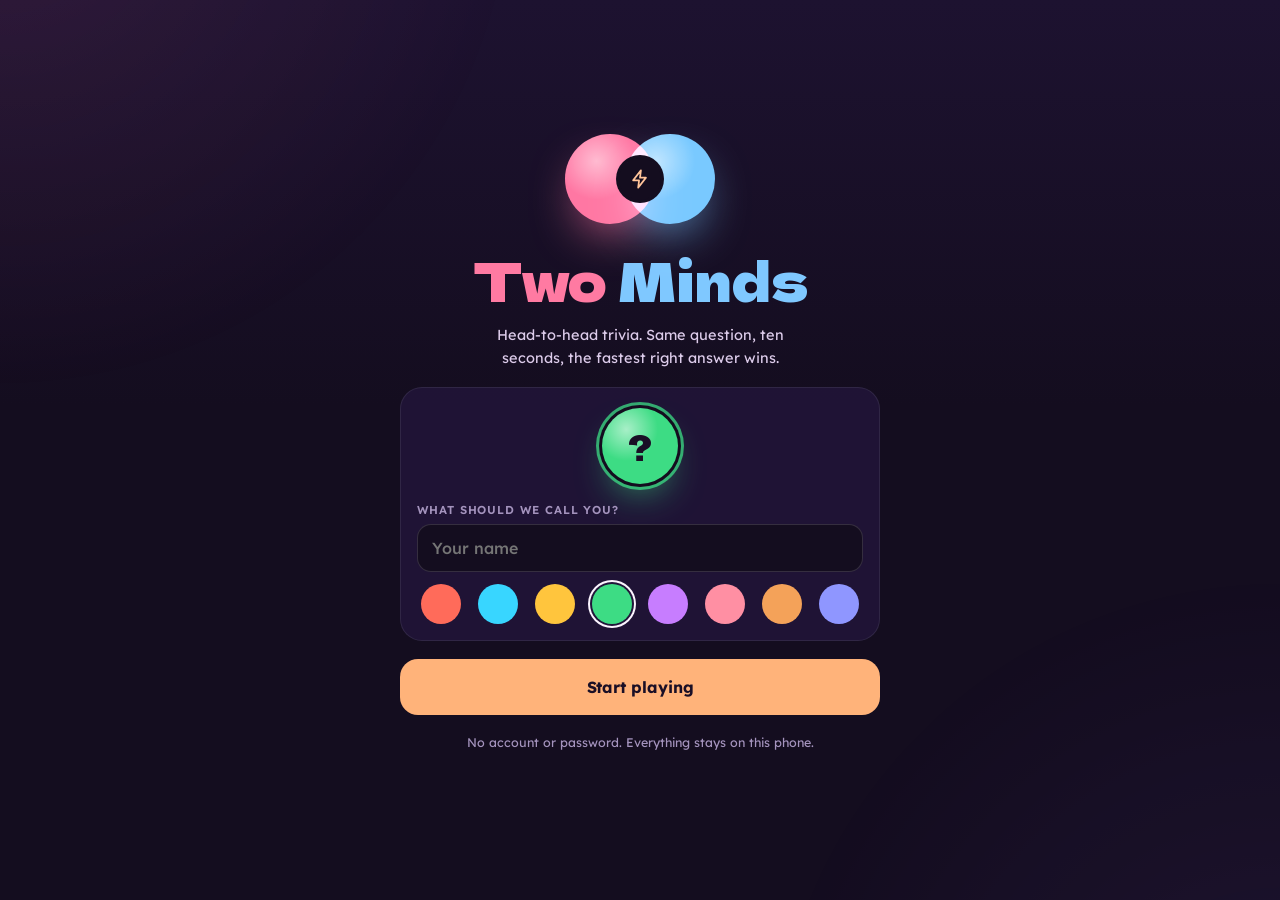
==== commit c2007311: "Fix multiplayer bugs, harden links and inbox, cut relay traffic - Live: guests listen from their own" ====
--- a/index.html
+++ b/index.html
@@ -754,6 +754,72 @@
 /* emoji + flag questions render the same on every device (Windows shows flags as letters otherwise) */
 .qcard,.half .q,.opt,.rv{font-family:"Lexend","Noto Color Emoji",system-ui,-apple-system,"Segoe UI",Roboto,sans-serif}
 
+/* =====================================================================
+   QuizUp feel: topic colour drives the game. Bright question card,
+   crisp white answers, colourful topic tiles, bold home hero.
+   ===================================================================== */
+:root{--paper:#fbfaff;--paper-ink:#171029;--tile-ink:#150c24}
+
+/* ---------- home hero: quick match ---------- */
+.hero{position:relative;overflow:hidden;border-radius:26px;padding:20px;display:grid;gap:14px;
+  background:linear-gradient(135deg,var(--gold),color-mix(in srgb,var(--p1) 85%,var(--gold)));color:var(--tile-ink);
+  box-shadow:0 24px 44px -26px color-mix(in srgb,var(--p1) 80%,transparent)}
+.hero-main{display:grid;gap:6px;text-align:left;position:relative;z-index:1;color:inherit}
+.hero-ey{display:inline-flex;align-items:center;gap:6px;font:700 11.5px var(--f);letter-spacing:.14em;text-transform:uppercase;opacity:.75}
+.hero-main b{font:800 28px/1.05 var(--f);letter-spacing:-.03em}
+.hero-d{font:500 13.5px/1.45 var(--f);opacity:.8;max-width:30ch}
+.hero-any{position:relative;z-index:1;justify-self:start;display:inline-flex;align-items:center;gap:6px;min-height:40px;padding:0 14px;border-radius:999px;
+  background:rgba(21,12,36,.14);font:600 13px var(--f);color:inherit}
+.hero-art{position:absolute;right:-50px;top:-50px;width:200px;height:200px;pointer-events:none}
+.hero-art i{position:absolute;inset:0;border-radius:50%;border:2px solid rgba(21,12,36,.14);animation:ripple 3.6s ease-out infinite}
+.hero-art i:nth-child(2){animation-delay:1.2s} .hero-art i:nth-child(3){animation-delay:2.4s}
+@keyframes ripple{from{transform:scale(.3);opacity:1}to{transform:scale(1.25);opacity:0}}
+.hero:active{transform:scale(.99)}
+
+/* ---------- topic tiles: full colour, dark ink ---------- */
+.tp{background:linear-gradient(150deg,color-mix(in srgb,var(--c) 88%,#fff),var(--c));border:0;color:var(--tile-ink);min-height:112px;box-shadow:0 14px 26px -20px var(--c)}
+.tp .ic{background:rgba(21,12,36,.14);color:var(--tile-ink);box-shadow:none}
+.tp b{color:var(--tile-ink);font-weight:700}
+.tp small{color:rgba(21,12,36,.62)}
+.tp .star{color:var(--tile-ink)}
+.thero{background:linear-gradient(150deg,color-mix(in srgb,var(--c) 88%,#fff),var(--c));border:0;color:var(--tile-ink)}
+.thero p{color:rgba(21,12,36,.7)}
+.thero .ic{background:rgba(21,12,36,.14);color:var(--tile-ink);box-shadow:none}
+.thero .fav{background:rgba(21,12,36,.12);border:0;color:var(--tile-ink)}
+.thero .fav[aria-pressed="true"]{color:var(--tile-ink);background:rgba(21,12,36,.22)}
+.li .tic,.lvrow .tic{color:var(--tile-ink)}
+
+/* ---------- game screens take the topic colour ---------- */
+#solo{background:radial-gradient(90% 45% at 50% 0%,color-mix(in srgb,var(--tc) 30%,transparent),transparent 75%),linear-gradient(180deg,var(--bg-2),var(--bg))}
+#solo .slabel{color:var(--tc)}
+#solo .qcard{background:linear-gradient(155deg,color-mix(in srgb,var(--tc) 85%,#fff),var(--tc));color:var(--tile-ink);border:0;border-radius:26px;
+  box-shadow:0 26px 50px -28px var(--tc);font-size:clamp(20px,6vw,27px);padding:22px}
+#solo .ring .fgc{stroke:var(--tc);filter:none}
+#solo .ring.hurry .fgc{stroke:var(--bad)}
+#solo .vbar i{box-shadow:none}
+#solo .opt,#duel .opt{background:var(--paper);color:var(--paper-ink);border:0;font-weight:600;box-shadow:0 2px 0 rgba(0,0,0,.18),0 10px 20px -14px rgba(0,0,0,.6)}
+#solo .opt.mine,#duel .opt.mine{background:color-mix(in srgb,var(--tc) 30%,var(--paper));box-shadow:0 0 0 3px var(--tc)}
+#solo .opt.right,#duel .opt.right{background:var(--good);color:#fff}
+#solo .opt.wrong,#duel .opt.wrong{background:var(--bad);color:#fff}
+#solo .opt.dim,#duel .opt.dim{opacity:.32}
+#solo .dot,#duel .dot{border-color:var(--paper)}
+#duel .half{background:radial-gradient(100% 70% at 50% 100%,color-mix(in srgb,var(--tc) 22%,transparent),transparent 75%)}
+#duel .half .q{background:linear-gradient(155deg,color-mix(in srgb,var(--tc) 85%,#fff),var(--tc));color:var(--tile-ink);border-radius:20px;padding:10px 12px;margin:2px 0}
+#duel .band .lab{color:var(--tc)}
+#duel .timer i{background:var(--tc)}
+#duel .timer.hurry i{background:var(--bad)}
+.vs .mid .big{color:var(--tc);text-shadow:0 0 40px color-mix(in srgb,var(--tc) 50%,transparent)}
+.emobar button{background:color-mix(in srgb,var(--paper) 10%,var(--s1))}
+:root[data-theme="blush"] #solo .opt,:root[data-theme="blush"] #duel .opt{box-shadow:0 0 0 1px var(--line-2),0 10px 20px -16px rgba(60,20,40,.4)}
+
+/* ---------- quick match search ---------- */
+.mmsearch .radar{position:relative;width:200px;height:200px;margin:4px auto;display:grid;place-items:center}
+.mmsearch .radar i{position:absolute;inset:0;border-radius:50%;border:2px solid var(--tc);opacity:0;animation:ripple 2.7s ease-out infinite}
+.mmsearch .radar i:nth-child(2){animation-delay:.9s} .mmsearch .radar i:nth-child(3){animation-delay:1.8s}
+.mmsearch .radar .av{position:relative;z-index:1}
+.offerq b{font:700 15px var(--f);text-align:center}
+@media (prefers-reduced-motion:reduce){.hero-art i,.mmsearch .radar i{animation:none;opacity:.3}}
+
 </style>
 </head>
 <body>
@@ -871,11 +937,11 @@
 const KEY = 'twominds.v2';
 const blankStats = () => ({played:0, won:0, lost:0, draw:0, correct:0, answered:0, fast:0, perfect:0, streak:0, best:0, topics:{}});
 let S = {
-  me:{name:'', color:'#ff6b5a'}, partner:{name:'', color:'#38d6ff'},
+  me:{name:'', color: COLORS[(Math.random()*COLORS.length)|0]}, partner:{name:'', color:'#38d6ff'},
   xp:{me:{}, partner:{}}, stats:{me:blankStats(), partner:blankStats()},
   h2h:[0,0,0], history:[], used:{}, us:[], badges:[], fav:[], recent:[],
   daily:{}, settings:{sound:true, vib:true, relaxed:false, seat:'face', botLevel:1, theme:'velvet'},
-  rivals:{}, sent:{}, played:{}, code:'', friends:{}, reqIn:{}, reqOut:{}, inbox:[], ibSeen:[],
+  rivals:{}, sent:{}, played:{}, blocked:{}, outbox:[], code:'', friends:{}, reqIn:{}, reqOut:{}, inbox:[], ibSeen:[],
   streak:{cur:0, best:0, last:''}, week:{k:'', p:0, g:0}, fweek:{}, lastWeek:null, season:{k:'', p:0}, frames:[], frameOf:{},
   id: Math.random().toString(36).slice(2, 10), onboarded:false, couple:{bestKnow:0, bestLikely:0, played:0}, challenges:{sent:0, played:0, won:0}
 };
@@ -907,8 +973,27 @@
     }
   }catch(e){}
 }
-function save(){ try{ localStorage.setItem(KEY, JSON.stringify(S)); }catch(e){} }
+let saveWarned = false;
+function save(){
+  try{ localStorage.setItem(KEY, JSON.stringify(S)); }
+  catch(e){ prune(true); try{ localStorage.setItem(KEY, JSON.stringify(S)); }catch(e2){ if (!saveWarned){ saveWarned = true; setTimeout(() => toast('Phone storage is full. Progress may not be saved', 3500), 50); } } }
+}
+// keep stored data small: old challenges, finished inbox items and stale lookups are dropped
+function prune(hard){
+  const now = Date.now(), keep = (hard ? 4 : 14) * 864e5;
+  for (const map of [S.sent, S.played]) for (const k of Object.keys(map)) if (!map[k] || now - (map[k].at || 0) > keep) delete map[k];
+  S.inbox = S.inbox.filter(it => it && now - (it.at || 0) < 7*864e5).slice(0, 30);
+  const fk = Object.keys(S.frameOf); if (fk.length > 150) fk.slice(0, fk.length - 150).forEach(k => delete S.frameOf[k]);
+  const rv = Object.entries(S.rivals).sort((a, b) => (b[1].at || 0) - (a[1].at || 0));
+  if (rv.length > 80) rv.slice(80).forEach(([k]) => delete S.rivals[k]);
+  S.history = S.history.slice(0, hard ? 30 : 60);
+  if (hard) S.used = {};
+  S.recent = S.recent.filter(id => typeof id === 'string' && Object.prototype.hasOwnProperty.call(QB.topics, id) || id === 'mixed' || id === 'us');
+  S.fav = S.fav.filter(id => typeof id === 'string' && Object.prototype.hasOwnProperty.call(QB.topics, id));
+}
 load();
+try{ prune(false); }catch(e){}
+S.outbox = Array.isArray(S.outbox) ? S.outbox : []; S.blocked = (S.blocked && typeof S.blocked === 'object') ? S.blocked : {};
 
 
 /* ================= icons (hand-drawn line set, 24px grid) ================= */
@@ -981,9 +1066,13 @@
 function shuffle(a, rnd = Math.random){ for (let i = a.length - 1; i > 0; i--){ const j = (rnd()*(i+1))|0; [a[i], a[j]] = [a[j], a[i]]; } return a; }
 function hash(s){ let h = 2166136261; for (let i = 0; i < s.length; i++){ h ^= s.charCodeAt(i); h = Math.imul(h, 16777619); } return h >>> 0; }
 function rng(seed){ let a = seed >>> 0; return () => { a |= 0; a = a + 0x6D2B79F5 | 0; let t = Math.imul(a ^ a >>> 15, 1 | a); t = t + Math.imul(t ^ t >>> 7, 61 | t) ^ t; return ((t ^ t >>> 14) >>> 0) / 4294967296; }; }
-function today(){ const d = new Date(); return `${d.getFullYear()}-${String(d.getMonth()+1).padStart(2,'0')}-${String(d.getDate()).padStart(2,'0')}`; }
+// the Daily Duel day is the same for everyone in the world (UTC), so friends in other time zones get the same questions
+function today(){ return new Date().toISOString().slice(0, 10); }
+const RESERVED = k => k in Object.prototype;          // 'constructor', '__proto__' … must never become map keys
+const own = (o, k) => o != null && Object.prototype.hasOwnProperty.call(o, k);
+const topicOk = t => typeof t === 'string' && own(TOPICS, t);
 const nameOf = who => (S[who].name || (who === 'me' ? 'You' : 'Partner')).trim();
-const initial = n => (String(n).trim()[0] || '?').toUpperCase();
+const initial = n => (Array.from(String(n).trim())[0] || '?').toUpperCase();
 const safeColor = c => (typeof c === 'string' && /^#[0-9a-f]{3,8}$/i.test(c)) ? c : '#9aa3d1';
 const FRAME_IDS = ['bronze','silver','gold','plat','diamond','flame'];
 const validFrame = f => f === undefined || f === '' || FRAME_IDS.includes(f);
@@ -1001,12 +1090,13 @@
 const normCode = c => String(c || '').toLowerCase().replace(/[^a-z0-9]/g, '');
 function rivalKey(name, id){ return id ? 'id:' + id : 'local:' + String(name).trim().toLowerCase(); }
 function recordVs(key, n, c, res){
-  // one person, one record: merge a same-name entry from the other kind (duel on this phone vs links)
-  const low = String(n).trim().toLowerCase();
-  const twin = Object.keys(S.rivals).find(k => k !== key && S.rivals[k].n.trim().toLowerCase() === low);
-  if (twin){
-    const keepId = key.startsWith('id:') ? key : (twin.startsWith('id:') ? twin : key);
-    const other = keepId === key ? twin : key, a = S.rivals[keepId] || {n, c, w:0, l:0, d:0, at:0}, b = S.rivals[other];
+  // one person, one record: a same-name duel on this phone ('local:') belongs to the online player with that name.
+  // Two different online players ('id:') are never merged, even if they share a name.
+  const low = String(n).trim().toLowerCase(), isId = key.startsWith('id:');
+  const twins = Object.keys(S.rivals).filter(k => k !== key && (isId ? k.startsWith('local:') : k.startsWith('id:')) && S.rivals[k].n.trim().toLowerCase() === low);
+  if (twins.length === 1){
+    const twin = twins[0], keepId = isId ? key : twin, other = isId ? twin : key;
+    const a = S.rivals[keepId] || {n, c, w:0, l:0, d:0, at:0}, b = S.rivals[other];
     if (b){ a.w += b.w; a.l += b.l; a.d += b.d; delete S.rivals[other]; }
     S.rivals[keepId] = a; key = keepId;
   }
@@ -1134,18 +1224,36 @@
   if (!Number.isInteger(x.s) || x.s < 0 || x.s > 160) return false;
   if (!/^#[0-9a-f]{3,8}$/i.test(String(x.c))) return false;
   if (x.lv !== undefined && !(Number.isInteger(x.lv) && x.lv >= 0 && x.lv < 1000)) return false;
-  if (x.i !== undefined && !(typeof x.i === 'string' && /^[a-z0-9]{1,16}$/.test(x.i))) return false;
+  if (x.i !== undefined && !(typeof x.i === 'string' && /^[a-z0-9]{1,16}$/.test(x.i) && !RESERVED(x.i))) return false;
   if (!validFrame(x.f)) return false;
-  return Array.isArray(x.p) && x.p.length === ROUNDS && x.p.every(k => Array.isArray(k) && Number.isInteger(k[0]) && k[0] >= -1 && k[0] <= 3 && Number.isFinite(k[1]) && k[1] >= 0 && k[1] <= 20000);
-}
+  return validPicks(x.p);
+}
+const validPicks = p => Array.isArray(p) && p.length === ROUNDS && p.every(k => Array.isArray(k) && Number.isInteger(k[0]) && k[0] >= -1 && k[0] <= 3 && Number.isFinite(k[1]) && k[1] >= 0 && k[1] <= 20000);
+// packed question refs: [topicIndex, questionIndex] or {c:[q, right, wrong x3]} for custom "Us" questions
+function validRefs(q, allowCustom = true){
+  if (!Array.isArray(q) || q.length !== ROUNDS) return false;
+  return q.every(x => {
+    if (Array.isArray(x)) return x.length === 2 && Number.isInteger(x[0]) && Number.isInteger(x[1]) && x[0] >= 0 && x[0] < TOPIC_IDS.length && x[1] >= 0 && Array.isArray(QB.topics[TOPIC_IDS[x[0]]][x[1]]);
+    return allowCustom && x && Array.isArray(x.c) && x.c.length === 5 && x.c.every(s => typeof s === 'string' && s.trim() && s.length <= 120) && new Set(x.c.slice(1).map(s => s.trim().toLowerCase())).size === 4;
+  });
+}
+// the score is always worked out from the answers, never taken from the message
+function ptsFor(leftMs, T, bonus){ const base = clamp(10 + Math.ceil(leftMs / T * 10), 11, 20); return bonus ? base*2 : base; }
+function scoreOf(picks, T){ return picks.reduce((a, k, r) => a + (k[0] === 0 ? ptsFor(Math.max(0, T - k[1]), T, r === ROUNDS - 1) : 0), 0); }
 function validLink(p){
-  if (!p || p.v !== 2 || !Array.isArray(p.q) || p.q.length !== ROUNDS || !validPlayer(p.A)) return false;
+  if (!p || typeof p !== 'object' || p.v !== 2 || !validRefs(p.q) || !validPlayer(p.A)) return false;
+  if (p.k !== 'ch' && p.k !== 'res') return false;
   if (p.B !== undefined && !validPlayer(p.B)) return false;
-  if (!TOPICS[p.t]) return false;
+  if (!topicOk(p.t)) return false;
   if (p.ms !== undefined && p.ms !== 10000 && p.ms !== 15000) return false;
   if (p.d !== undefined && !/^\d{4}-\d{2}-\d{2}$/.test(String(p.d))) return false;
   if (p.x !== undefined && !validCid(p.x)) return false;
-  return unpackRefs(p.q).every(r => { if (r.c) return Array.isArray(r.c) && r.c.length === 5 && r.c.every(x => typeof x === 'string' && x.length <= 120); const q = refQ(r); return Array.isArray(q) && q.length >= 5; });
+  const T = p.ms || 10000;
+  p.A.s = scoreOf(p.A.p, T); if (p.B) p.B.s = scoreOf(p.B.p, T);
+  return true;
+}
+function validLiveLink(p){
+  return !!(p && typeof p === 'object' && p.v === 2 && p.k === 'live' && validCid(p.r) && topicOk(p.t) && validRefs(p.q) && validMini(p.h) && (p.ms === 10000 || p.ms === 15000));
 }
 
 async function shareLink(url, text){
@@ -1163,17 +1271,23 @@
 // the challenger's phone polls for new scores. Messages stay on the relay for about 12 hours.
 const RELAY = 'https://ntfy.sh/';
 const relayTopic = cid => 'twominds-' + cid;
-const validCid = x => typeof x === 'string' && /^[a-z0-9]{8,24}$/.test(x);
+const validCid = x => typeof x === 'string' && /^[a-z0-9]{8,24}$/.test(x) && !RESERVED(x);
 async function postTopic(topic, obj){
   const ctl = new AbortController(), t = setTimeout(() => ctl.abort(), 9000);
-  try{ const r = await fetch(RELAY + topic, {method:'POST', body: JSON.stringify(obj), signal: ctl.signal}); if (!r.ok) throw new Error('relay ' + r.status); }
+  try{
+    const r = await fetch(RELAY + topic, {method:'POST', body: JSON.stringify(obj), signal: ctl.signal});
+    if (!r.ok) throw new Error('relay ' + r.status);
+    try{ return await r.json(); }catch(e){ return {}; }       // the relay answers with the stored message (id, time)
+  }
   finally{ clearTimeout(t); }
 }
 const relayPost = (cid, obj) => postTopic(relayTopic(cid), obj);
-async function relayPoll(cid){
+// one request reads many topics at once (the relay accepts a comma-separated list)
+async function pollTopics(topics, since = 'all'){
+  if (!topics.length) return [];
   const ctl = new AbortController(), t = setTimeout(() => ctl.abort(), 9000);
   try{
-    const r = await fetch(RELAY + relayTopic(cid) + '/json?poll=1&since=all', {cache:'no-store', signal: ctl.signal});
+    const r = await fetch(RELAY + topics.join(',') + '/json?poll=1&since=' + encodeURIComponent(since), {cache:'no-store', signal: ctl.signal});
     if (!r.ok) throw new Error('relay ' + r.status);
     const out = [];
     for (const line of (await r.text()).split('\n')){
@@ -1181,40 +1295,49 @@
       let m; try{ m = JSON.parse(line); }catch(e){ continue; }
       if (!m || m.event !== 'message' || typeof m.message !== 'string') continue;
       let x; try{ x = JSON.parse(m.message); }catch(e){ continue; }
-      if (validPlayer(x) && x.i) out.push(x);
+      if (x && typeof x === 'object') out.push({topic: m.topic || topics[0], id: m.id, time: m.time, x});
     }
     return out;
   } finally{ clearTimeout(t); }
 }
-let syncing = false;
-async function syncChallenges(){
+async function relayPoll(cid){ return (await pollTopics([relayTopic(cid)])).map(m => m.x).filter(x => validPlayer(x) && x.i); }
+// a score for a challenge I sent; returns true when it is new. Used by the relay and by result links alike.
+function applyResult(cid, x){
+  const st = S.sent[cid]; if (!st || !validPlayer(x) || !x.i || x.i === S.id) return null;
+  st.res = st.res || {};
+  if (own(st.res, x.i)) return null;
+  x.s = scoreOf(x.p, st.ms || 10000);
+  learnFrame(x);
+  st.res[x.i] = {n:x.n, c:x.c, s:x.s, p:x.p};
+  const r = st.s > x.s ? 'w' : st.s < x.s ? 'l' : 'd';
+  recordVs('id:' + x.i, x.n, x.c, r);
+  S.history = S.history.filter(h => h.key !== 'pend:' + cid);
+  S.history.unshift({key:'rl:' + cid + x.i, cid, t: st.t, m:'Link', o: x.n, s:[st.s, x.s], r, when: whenStr()});
+  S.history = S.history.slice(0, 60);
+  if (r === 'w') S.challenges.won++;
+  return {cid, st, x, r};
+}
+let syncing = false, syncN = 0;
+async function syncChallenges(force){
   if (syncing || M || (navigator.onLine === false)) return;
-  syncing = true;
+  syncing = true; syncN++;
   const now = Date.now(), fresh = [];
   try{
-    for (const [cid, st] of Object.entries(S.sent)){
-      if (!st.shared || now - st.at > 36*3600e3) continue;
-      let list; try{ list = await relayPoll(cid); }catch(e){ continue; }
-      for (const x of list){
-        learnFrame(x);
-        if (x.i === S.id || st.res[x.i]) continue;
-        st.res[x.i] = {n:x.n, c:x.c, s:x.s, p:x.p};
-        const r = st.s > x.s ? 'w' : st.s < x.s ? 'l' : 'd';
-        recordVs('id:' + x.i, x.n, x.c, r);
-        S.history = S.history.filter(h => h.key !== 'pend:' + cid);
-        S.history.unshift({key:'rl:' + cid + x.i, cid, t: st.t, m:'Link', o: x.n, s:[st.s, x.s], r, when: whenStr()});
-        if (r === 'w') S.challenges.won++;
-        fresh.push({cid, st, x, r});
-      }
+    // fresh challenges every time, older ones (results can still trickle in for a day and a half) every 4th time
+    const cids = Object.entries(S.sent).filter(([cid, st]) => st.shared && now - st.at < 36*3600e3 && (force || now - st.at < 3*3600e3 || syncN % 4 === 0))
+      .sort((a, b) => b[1].at - a[1].at).slice(0, 20).map(([cid]) => cid);
+    if (cids.length){
+      let msgs = []; try{ msgs = await pollTopics(cids.map(relayTopic)); }catch(e){}
+      for (const m of msgs){ const cid = String(m.topic).replace(/^twominds-/, ''); if (cids.includes(cid)){ const f = applyResult(cid, m.x); if (f) fresh.push(f); } }
     }
-    // retry any score of mine that failed to send earlier
+    // retry any score of mine that failed to send earlier, and friend replies that could not be delivered
     for (const [cid, pl] of Object.entries(S.played)){
       if (pl.sent || !pl.pack || now - pl.at > 24*3600e3) continue;
       try{ await relayPost(cid, pl.pack); pl.sent = true; save(); }catch(e){}
     }
+    await flushOutbox();
   } finally{ syncing = false; }
   if (!fresh.length) return;
-  S.history = S.history.slice(0, 60);
   const nb = checkBadges(); save();
   fresh.forEach((f, k) => setTimeout(() => {
     const T = TOPICS[f.st.t] || TOPICS.mixed;
@@ -1223,10 +1346,22 @@
   }, k*3400));
   badgeToast(nb);
   if (current === 'home' || current === 'board') go(current, {keepScroll:true, cid: boardCid});
+  if (current === 'results' && results_ctx && results_ctx.board) results_ctx.board();
 }
 setInterval(() => { if (!document.hidden) syncChallenges(); }, 25000);
 document.addEventListener('visibilitychange', () => { if (!document.hidden) syncChallenges(); });
-addEventListener('online', () => syncChallenges());
+addEventListener('online', () => { syncChallenges(true); inboxOpen(); });
+// friend replies (accept / decline / cancel / remove) wait here until the relay takes them
+async function flushOutbox(){
+  if (!S.outbox.length) return;
+  const keep = [];
+  for (const o of S.outbox){
+    if (Date.now() - o.at > 3*864e5) continue;
+    try{ await sendTo(o.code, o.msg); }catch(e){ keep.push(o); }
+  }
+  S.outbox = keep; save();
+}
+function sendSure(code, msg){ return sendTo(code, msg).catch(() => { S.outbox.push({code, msg, at: Date.now()}); save(); throw new Error('queued'); }); }
 
 /* ================= friends + inbox ================= */
 // Every phone has a private inbox topic on the relay, named by its friend code.
@@ -1236,14 +1371,20 @@
 const validCode = c => typeof c === 'string' && /^[a-z0-9]{6}$/.test(c);
 const meCard_ = () => ({i: S.id, n: nameOf('me'), c: S.me.color, code: S.code, f: myFrame() || undefined});
 function sendTo(code, obj){ return postTopic(inboxTopic(code), Object.assign(meCard_(), obj)); }
-function isFriend(i){ return !!S.friends[i]; }
+function isFriend(i){ return own(S.friends, i); }
+const friendOf = i => own(S.friends, i) ? S.friends[i] : null;
 function friendList(){ return Object.values(S.friends).sort((a, b) => (b.at || 0) - (a.at || 0)); }
-function touchFriend(x){ const f = S.friends[x.i]; if (f){ f.n = x.n; f.c = safeColor(x.c); f.code = x.code; } }
+function touchFriend(x){ const f = friendOf(x.i); if (f){ f.n = x.n; f.c = safeColor(x.c); f.code = x.code; } }
+// an EventSource that the browser gave up on (relay restart, network switch) is reopened with a growing delay
+function reviveLater(key, fn){ const st = reviveLater[key] = reviveLater[key] || {n:0, t:0}; clearTimeout(st.t); st.n = Math.min(st.n + 1, 6); st.t = setTimeout(fn, 1000 * Math.pow(2, st.n)); }
+const reviveOk = key => { if (reviveLater[key]) reviveLater[key].n = 0; };
 function inboxOpen(){
   if (IB.es || !S.me.name) return;
   try{
     const es = new EventSource(RELAY + inboxTopic(S.code) + '/sse?since=all');
     IB.es = es;
+    es.onopen = () => reviveOk('ib');
+    es.onerror = () => { if (IB.es === es && es.readyState === 2){ IB.es = null; reviveLater('ib', inboxOpen); } };
     es.onmessage = ev => {
       if (IB.es !== es) return;
       let m; try{ m = JSON.parse(ev.data); }catch(e){ return; }
@@ -1265,54 +1406,71 @@
   if (!x || typeof x !== 'object' || x.i === S.id || !validMini(x) || !validCode(x.code)) return;
   learnFrame(x);
   const known = isFriend(x.i);
+  if (own(S.blocked, x.i)) return;        // removed friends can't send requests again
   if (x.type === 'freq'){                       // someone asks to be friends
-    if (known){ touchFriend(x); sendTo(x.code, {type:'facc'}).catch(() => {}); return; }
-    if (S.reqOut[x.code]){ acceptFriend(x); return; }   // we both asked: just become friends
+    if (known){ touchFriend(x); sendSure(x.code, {type:'facc'}).catch(() => {}); return; }
+    if (own(S.reqOut, x.code)){ acceptFriend(x); return; }   // we both asked: just become friends
     S.reqIn[x.i] = {i: x.i, n: x.n, c: safeColor(x.c), code: x.code, at};
     toast(`${x.n} sent you a friend request`); SFX.badge(); buzz([20, 40, 20]); refreshSocial();
     return;
   }
   if (x.type === 'facc'){                       // they accepted my request
-    if (!S.reqOut[x.code] && !known) return;
+    if (!own(S.reqOut, x.code) && !known) return;
     delete S.reqOut[x.code];
     S.friends[x.i] = {i: x.i, n: x.n, c: safeColor(x.c), code: x.code, at: Date.now()};
     if (!known){ toast(`${x.n} accepted your friend request`); SFX.right(); }
     refreshSocial(); return;
   }
   if (x.type === 'fdec'){ delete S.reqOut[x.code]; refreshSocial(); return; }
+  if (x.type === 'fcancel'){ if (own(S.reqIn, x.i)){ delete S.reqIn[x.i]; refreshSocial(); } return; }
+  if (x.type === 'funf'){ if (known){ delete S.friends[x.i]; delete S.fweek[x.i]; refreshSocial(); } return; }
   if (!known) return;                           // challenges only from friends
   touchFriend(x);
-  if (x.type === 'wk'){
-    if (typeof x.k === 'string' && /^w\d{4}-\d{2}-\d{2}$/.test(x.k) && Number.isInteger(x.p) && x.p >= 0 && x.p < 1e6 && Number.isInteger(x.g) && x.g >= 0 && x.g < 1e4){
-      const cur = S.fweek[x.i]; if (!cur || cur.k !== x.k || x.p >= cur.p) S.fweek[x.i] = {k: x.k, p: x.p, g: x.g};
-      if (current === 'friends') go('friends', {keepScroll:true});
-    }
-    return;
-  }
+  if (x.type === 'wk'){ takeWeek(x.i, x); return; }
   if (x.type === 'ch' || x.type === 'lv'){
     if (typeof x.link !== 'string' || x.link.length > 6000) return;
     const pre = x.type === 'ch' ? 'c=' : 'L=';
     if (!x.link.startsWith(pre)) return;
     let p; try{ p = b64d(x.link.slice(2)); }catch(e){ return; }
-    const T = TOPICS[p && p.t]; if (!T) return;
+    if (x.type === 'ch' ? !(validLink(p) && p.k === 'ch') : !validLiveLink(p)) return;    // same checks as opening the link
+    const T = TOPICS[p.t];
     const item = {id: randId(8), k: x.type, from: x.i, n: x.n, c: safeColor(x.c), t: p.t, s: p.A ? p.A.s : null, cid: p.x || null, link: x.link, at};
     S.inbox = [item, ...S.inbox.filter(it => !(it.k === 'lv' && it.from === x.i))].slice(0, 30);
-    if (x.type === 'lv' && Date.now() - at < 10*60e3 && !M) liveInvitePopup(item);
+    if (x.type === 'lv' && Date.now() - at < 10*60e3){
+      if (!M && current !== 'lobby') liveInvitePopup(item);
+      else toast(`${x.n} wants to play live. It's waiting on Home`, 3200);    // never interrupt a match or a search
+    }
     else if (x.type === 'ch'){ toast(`${x.n} challenged you: ${T.name}`); SFX.badge(); buzz([20, 40, 20]); }
     refreshSocial();
   }
+}
+function takeWeek(i, x){
+  if (!(typeof x.k === 'string' && /^w\d{4}-\d{2}-\d{2}$/.test(x.k) && Number.isInteger(x.p) && x.p >= 0 && x.p < 1e6 && Number.isInteger(x.g) && x.g >= 0 && x.g < 1e4)) return false;
+  const cur = own(S.fweek, i) ? S.fweek[i] : null;
+  if (cur && cur.k === x.k && x.p < cur.p) return false;
+  S.fweek[i] = {k: x.k, p: x.p, g: x.g};
+  if (current === 'friends' && !document.activeElement.matches('input')) go('friends', {keepScroll:true});
+  return true;
 }
 function acceptFriend(r){
   S.friends[r.i] = {i: r.i, n: r.n, c: safeColor(r.c), code: r.code, at: Date.now()};
   delete S.reqIn[r.i]; delete S.reqOut[r.code]; save();
-  sendTo(r.code, {type:'facc'}).catch(() => toast('Accepted. They will see it next time they are online'));
+  sendSure(r.code, {type:'facc'}).catch(() => toast('Accepted. They will see it as soon as you are back online'));
   toast(`You and ${r.n} are friends now`); SFX.right(); refreshSocial();
 }
-function declineFriend(r){ delete S.reqIn[r.i]; save(); sendTo(r.code, {type:'fdec'}).catch(() => {}); refreshSocial(); }
+function declineFriend(r){ delete S.reqIn[r.i]; save(); sendSure(r.code, {type:'fdec'}).catch(() => {}); refreshSocial(); }
+function removeFriend(f){
+  delete S.friends[f.i]; delete S.fweek[f.i];
+  S.blocked[f.i] = f.code;
+  S.inbox = S.inbox.filter(it => it.from !== f.i); save();
+  sendSure(f.code, {type:'funf'}).catch(() => {});
+  toast(`${f.n} removed from friends`); refreshSocial();
+}
 async function requestFriend(code, nameHint){
   code = normCode(code);
   if (!validCode(code)){ toast('Friend codes have 6 letters and numbers'); return false; }
   if (code === S.code){ toast("That's your own code"); return false; }
+  for (const k of Object.keys(S.blocked)) if (S.blocked[k] === code) delete S.blocked[k];     // adding someone again lifts the removal
   if (friendList().some(f => f.code === code)){ toast('You are already friends'); return false; }
   const back = Object.values(S.reqIn).find(r => r.code === code);
   if (back){ acceptFriend(back); return true; }
@@ -1324,6 +1482,7 @@
 }
 function openInboxItem(it){
   it.done = true; save();
+  if (MM.active) mmStop(true);
   location.hash = '#' + it.link;
 }
 function liveInvitePopup(it){
@@ -1338,12 +1497,23 @@
   $('ivNo').onclick = () => { md.hidden = true; refreshSocial(); };
 }
 let autoJoin = false;
+// a live invite that came in during a match is offered once the match is over
+function flushQueued(){
+  const it = pendingInbox().find(x => x.k === 'lv' && !x.popped && Date.now() - x.at < 10*60e3);
+  if (!it || M || current === 'lobby') return;
+  it.popped = true; save();
+  if (current === 'results') toast(`${it.n} is waiting to play live. Join from Home`, 3500);
+  else liveInvitePopup(it);
+}
 
 /* ================= router ================= */
 const APP_SCREENS = ['welcome','home','topics','topic','couple','me','us','results','incoming','coupleRes','history','board','lobby','friends'];
 let boardCid = null;
 let current = 'home', topicSel = 'gk';
 function go(id, opts = {}){
+  // leaving a search or a waiting room by any route closes it, so it can't pull you into a match later
+  if (id !== 'lobby' && MM.active) mmStop(true);
+  if (LV.room && !LV.started && id !== 'lobby' && id !== 'incoming') liveBye();
   current = id;
   if (id !== 'results' && id !== 'coupleRes' && id !== 'incoming'){ parts = []; }
   for (const s of APP_SCREENS) $(s).hidden = s !== id;
@@ -1380,7 +1550,7 @@
   if (!reqs.length && !items.length) return '';
   const rows = [
     ...reqs.map(r => `<div class="bn">${avatar(r.n, r.c, 's')}<div><b>${esc(r.n)}</b><span>wants to be friends</span></div><button type="button" class="pillbtn ok" data-acc="${esc(r.i)}">Accept</button></div>`),
-    ...items.map(it => { const T = TOPICS[it.t] || TOPICS.mixed; return `<div class="bn ${it.k === 'lv' ? 'live' : ''}">${avatar(it.n, it.c, 's')}<div><b>${esc(it.n)}</b><span>${it.k === 'lv' ? 'is waiting to play live' : 'challenged you'} · ${esc(T.name)}${it.s != null ? ' · ' + it.s + ' to beat' : ''}</span></div><button type="button" class="pillbtn" data-ib="${it.id}">${it.k === 'lv' ? 'Join' : 'Play'}</button></div>`; })
+    ...items.map(it => { const T = TOPICS[it.t] || TOPICS.mixed; return `<div class="bn ${it.k === 'lv' ? 'live' : ''}">${avatar(it.n, it.c, 's')}<div><b>${esc(it.n)}</b><span>${it.k === 'lv' ? 'is waiting to play live' : 'challenged you'} · ${esc(T.name)}${Number.isInteger(it.s) ? ' · ' + it.s + ' to beat' : ''}</span></div><button type="button" class="pillbtn" data-ib="${it.id}">${it.k === 'lv' ? 'Join' : 'Play'}</button></div>`; })
   ];
   return `<div class="banners">${rows.join('')}</div>`;
 }
@@ -1406,8 +1576,13 @@
     <div class="top"><h1 class="logo"><span class="a">Two</span> <span class="b">Minds</span></h1><button class="iconbtn" type="button" data-go="me" aria-label="Profile">${icon('user')}</button></div>
     ${meCard()}
     ${inboxBanners()}
+    <div class="hero" role="group" aria-label="Quick match">
+      <button class="hero-main" type="button" id="hmQuick"><span class="hero-ey">${icon('zap','sm')}Quick match</span><b>Find an opponent</b><span class="hero-d">Pick a topic. Anyone playing it right now gets matched with you.</span></button>
+      <button class="hero-any" type="button" id="hmAny">${icon('shuffle','sm')}Any topic</button>
+      <span class="hero-art" aria-hidden="true"><i></i><i></i><i></i></span>
+    </div>
     <div class="modes">
-      <button class="mode m-live wide" type="button" id="hmLive"><span class="mi">${icon('zap')}</span><div><b>Play live</b><span class="d">Both online now, each on your own phone</span></div><span class="go">${icon('chev','sm')}</span></button>
+      <button class="mode m-live wide" type="button" id="hmLive"><span class="mi">${icon('zap')}</span><div><b>Play live with a link</b><span class="d">Invite someone specific to play right now</span></div><span class="go">${icon('chev','sm')}</span></button>
       <button class="mode m-link wide" type="button" id="hmLink"><span class="mi">${icon('send')}</span><div><b>Challenge by link</b><span class="d">Play now, they play whenever they like</span></div><span class="go">${icon('chev','sm')}</span></button>
       <button class="mode m-duel wide" type="button" id="hmDuel"><span class="mi">${icon('swords')}</span><div><b>Duel on this phone</b><span class="d">Sitting together? Split the screen, race to tap.</span></div><span class="go">${icon('chev','sm')}</span></button>
       <button class="mode m-daily wide" type="button" id="hmDaily"><span class="mi">${icon('sun')}</span><div><b>Daily Duel</b><span class="d">7 mixed questions, the same for everyone today</span></div><span class="go">${dDone ? '<b class="sc">' + dDone.score + '</b>' : ''}${icon('chev','sm')}</span></button>
@@ -1421,6 +1596,8 @@
   $('hmDuel').onclick = () => { SFX.tap(); pickTopicThen('duel'); };
   $('hmLink').onclick = () => { SFX.tap(); pickTopicThen('link'); };
   $('hmLive').onclick = () => { SFX.tap(); pickTopicThen('live'); };
+  $('hmQuick').onclick = () => { SFX.tap(); pickTopicThen('quick'); };
+  $('hmAny').onclick = e => { e.stopPropagation(); SFX.tap(); startQuick('mixed'); };
   $('hmDaily').onclick = () => { SFX.tap(); startSolo({kind:'daily', topic:'daily'}); };
   wireSocial($('home'));
 }
@@ -1447,8 +1624,8 @@
     if (searchTerm && !T.name.toLowerCase().includes(searchTerm.toLowerCase())) return false;
     return true;
   });
-  const FF = withFriend && S.friends[withFriend];
-  const intentLine = FF ? `Pick a topic to play with ${esc(FF.n)}` : topicIntent === 'duel' ? 'Pick a topic for your duel on this phone' : topicIntent === 'link' ? 'Pick a topic for your link challenge' : topicIntent === 'live' ? 'Pick a topic to play live' : 'Tap a topic to see your levels and play';
+  const FF = withFriend && friendOf(withFriend);
+  const intentLine = FF ? `Pick a topic to play with ${esc(FF.n)}` : topicIntent === 'duel' ? 'Pick a topic for your duel on this phone' : topicIntent === 'link' ? 'Pick a topic for your link challenge' : topicIntent === 'live' ? 'Pick a topic to play live' : topicIntent === 'quick' ? 'Pick a topic. You get matched with anyone playing it now' : 'Tap a topic to see your levels and play';
   $('topics').innerHTML = `<div class="col">
     <div class="top"><h1 class="title">Topics</h1></div>
     <p class="lede">${intentLine}</p>
@@ -1463,14 +1640,14 @@
 let withFriend = null;
 function renderTopic(){
   const T = TOPICS[topicSel] || TOPICS.gk, id = T.id;
-  const F = withFriend && S.friends[withFriend];
+  const F = withFriend && friendOf(withFriend);
   const lm = topicLevel('me', id);
   const fav = S.fav.includes(id);
   const count = id === 'us' ? S.us.length : id === 'mixed' ? TOPIC_IDS.reduce((a, t) => a + QB.topics[t].length, 0) : T.q.length;
   const usNote = id === 'us' ? (S.us.length < 3 ? `<p class="small">Write at least 3 questions about you two to play this topic. With fewer than 7, the rest come from Mixed Bag.</p>` : `<p class="small">${S.us.length} questions written. Share them as a link and see who knows your story best.</p>`) : '';
   const lvRow = (who, L) => `<div class="lvrow">${avatar(nameOf(who), S[who].color, 's')}<div><div class="meta"><b>${esc(nameOf(who))}</b><span>Lv ${L.lv} · ${titleFor(L.lv, TOPIC_TITLES)}</span></div><div class="xpbar" style="--c:${S[who].color}"><i style="width:${Math.round(L.into / L.need * 100)}%"></i></div></div></div>`;
   $('topic').innerHTML = `<div class="col">
-    <div class="top"><button class="iconbtn" type="button" data-go="topics" aria-label="All topics">${icon('back')}</button><span class="small">${F ? 'Playing with ' + esc(F.n) : topicIntent === 'duel' ? 'Duel on this phone' : topicIntent === 'link' ? 'Challenge by link' : topicIntent === 'live' ? 'Play live' : 'Topic'}</span></div>
+    <div class="top"><button class="iconbtn" type="button" data-go="topics" aria-label="All topics">${icon('back')}</button><span class="small">${F ? 'Playing with ' + esc(F.n) : topicIntent === 'duel' ? 'Duel on this phone' : topicIntent === 'link' ? 'Challenge by link' : topicIntent === 'live' ? 'Play live' : topicIntent === 'quick' ? 'Quick match' : 'Topic'}</span></div>
     <div class="thero" style="--c:${T.c}"><span class="ic">${T.ic}</span><div><h1>${esc(T.name)}</h1><p>${count} questions · 7 rounds · bonus round ×2</p></div>
       ${id !== 'us' && id !== 'mixed' ? `<button type="button" class="fav" id="favBtn" aria-pressed="${fav}">${icon(fav ? 'starf' : 'star', 'sm')}${fav ? 'Favourite' : 'Favourite'}</button>` : ''}</div>
     ${usNote}
@@ -1480,7 +1657,8 @@
     <button class="cta" type="button" id="tpFLive">${icon('zap','sm')}Play live with ${esc(F.n)}</button>
     <button class="btn" type="button" id="tpFCh">${icon('send','sm')}<span class="tx">Challenge ${esc(F.n)}<small>Play now, it lands in their inbox</small></span></button>
     <button class="btn ghost" type="button" id="tpFX">Play another way</button></div>` : `<div class="stack">
-    <button class="cta" type="button" id="tpLive">Play live<small>Both online now, each on your own phone</small></button>
+    <button class="cta" type="button" id="tpQuick">${icon('zap','sm')}<span class="tx">Quick match<small>Get matched with anyone playing this now</small></span></button>
+    <button class="btn" type="button" id="tpLive">${icon('users','sm')}<span class="tx">Play live with a link<small>Invite someone specific</small></span></button>
     <button class="btn" type="button" id="tpLink">${icon('send','sm')}<span class="tx">Challenge by link<small>Play now, they play whenever they like</small></span></button>
     <button class="btn" type="button" id="tpDuel">${icon('swords','sm')}<span class="tx">Duel on this phone<small>Sitting together, one screen</small></span></button>
     <button class="btn" type="button" id="tpBot">${icon('bot','sm')}<span class="tx">Practice against a bot<small>${['Easy','Normal','Hard'][S.settings.botLevel]} · change in Profile</small></span></button></div>`}
@@ -1497,6 +1675,7 @@
   $('tpDuel').onclick = guard(() => startDuel(id));
   $('tpLink').onclick = guard(() => startSolo({kind:'new', topic:id}));
   $('tpLive').onclick = guard(() => startLive(id));
+  $('tpQuick').onclick = guard(() => { if (id === 'us'){ toast('Quick match uses the shared topics. Try Mixed Bag'); return; } startQuick(id); });
   $('tpBot').onclick = guard(() => startSolo({kind:'bot', topic:id}));
 }
 function noteRecent(id){ if (!TOPICS[id] || id === 'daily') return; S.recent = [id, ...S.recent.filter(x => x !== id)].slice(0, 8); }
@@ -1506,18 +1685,19 @@
   const T = TOPICS[topicId];
   const el = $('vs');
   el.className = 'vs' + (face ? ' face' : '');
-  el.style.setProperty('--ca', safeColor(a.c)); el.style.setProperty('--cb', safeColor(b.c));
+  el.style.setProperty('--ca', safeColor(a.c)); el.style.setProperty('--cb', safeColor(b.c)); el.style.setProperty('--tc', T.c);
   el.innerHTML = `<div class="side b">${avatar(b.n, b.c, 'l', b.l)}<div class="nm">${esc(b.n)}</div><div class="tt">${esc(b.sub)}</div></div>
     <div class="mid"><div class="big">VS</div><span class="pill topic" style="--c:${T.c}">${icon(TOPIC_ICON[T.id] || 'star','sm')}${esc(T.name)}</span></div>
     <div class="side a">${avatar(a.n, a.c, 'l')}<div class="nm">${esc(a.n)}</div><div class="tt">${esc(a.sub)}</div></div>`;
   el.hidden = false;
   SFX.vs(); buzz([30, 60, 30]);
-  setTimeout(() => { el.hidden = true; then(); }, 2300);
+  const mid = M && M.id;
+  setTimeout(() => { if (!M || M.id !== mid) return; el.hidden = true; then(); }, 2300);
 }
 
 /* ================= shared round helpers ================= */
 const answerMs = () => (M && M.T) || (S.settings.relaxed ? 15000 : 10000);
-function pointsFor(leftMs, bonus){ const T = answerMs(); const base = clamp(10 + Math.ceil(leftMs / T * 10), 11, 20); return bonus ? base*2 : base; }
+function pointsFor(leftMs, bonus){ return ptsFor(leftMs, answerMs(), bonus); }
 function wakeLock(){ try{ navigator.wakeLock && navigator.wakeLock.request('screen').catch(() => {}); }catch(e){} }
 
 /* ================= split-screen duel ================= */
@@ -1533,6 +1713,7 @@
   M = {T: S.settings.relaxed ? 15000 : 10000, mode:'duel', topic:topicId, refs, Q, round:-1, scores:[0,0], log:[], picks:[null,null], times:[0,0], phase:'intro', id: Math.random()};
   const face = S.settings.seat === 'face';
   $('duel').classList.toggle('face', face);
+  $('duel').style.setProperty('--tc', (TOPICS[topicId] || TOPICS.mixed).c);
   const nm = [nameOf('me'), nameOf('partner')], col = [S.me.color, S.partner.color];
   H.forEach((h, p) => { h.style.setProperty('--c', col[p]); h.querySelector('.who').textContent = nm[p]; h.querySelector('.pts').firstChild.nodeValue = '0'; h.querySelector('.bar i').style.width = '0%'; h.querySelector('.q').textContent = ''; h.querySelector('.opts').innerHTML = ''; });
   armQuit($('quitBtn'), true);
@@ -1592,6 +1773,7 @@
   const b = e.target.closest('#duel .opt'); if (!b) return;
   e.preventDefault(); duelAnswer(+b.dataset.p, +b.dataset.i);
 });
+document.addEventListener('click', e => { const b = e.target.closest('#duel .opt'); if (b) duelAnswer(+b.dataset.p, +b.dataset.i); });
 function duelReveal(){
   if (!M || M.phase !== 'answer') return;
   M.phase = 'reveal'; cancelAnimationFrame(raf);
@@ -1624,15 +1806,26 @@
   };
 }
 function quitMatch(){
-  if (M && M.kind === 'live') liveBye();
-  M = null; cancelAnimationFrame(raf); clearInterval(soloTimer);
-  $('duel').hidden = true; $('solo').hidden = true; $('vs').hidden = true;
-  go(current === 'results' ? 'home' : (current || 'home'));
+  if (MM.active) mmStop(true);
+  const m = M;
+  if (m && m.kind === 'live'){
+    liveBye();
+    if (m.round >= 0 && m.ghost){       // walking out of a live match counts as a loss
+      recordVs(rivalKey(m.ghost.n, m.ghost.i), m.ghost.n, m.ghost.c, 'l');
+      S.stats.me.played++; S.stats.me.lost++; S.stats.me.streak = 0;
+      S.history.unshift({t: m.topic, m:'Live', o: m.ghost.n, s:[m.score, m.gscore], r:'l', quit:true, when: whenStr()});
+      S.history = S.history.slice(0, 60); save();
+    }
+  }
+  M = null; cancelAnimationFrame(raf);
+  $('duel').hidden = true; $('solo').hidden = true; $('vs').hidden = true; $('modal').hidden = true;
+  const t = m && m.topic;
+  if (t && topicOk(t) && t !== 'daily'){ topicSel = t; go('topic'); } else go('home');
+  flushQueued();
 }
 
 /* ================= solo: link challenge / reply / bot / daily ================= */
 // ghost = {n, c, lv, picks:[[orig, ms] x7]}; picks orig: 0 right, 1-3 wrong, -1 no answer
-let soloTimer = 0;
 function makeBotGhost(refs){
   const lvl = S.settings.botLevel, acc = [0.45, 0.66, 0.85][lvl], spd = [[3500, 8500], [2200, 7000], [1200, 4500]][lvl];
   const names = ['Bot Rookie', 'Bot Pro', 'Bot Genius'];
@@ -1657,7 +1850,11 @@
   M = null;
   const matchT = o.ms || (S.settings.relaxed ? 15000 : 10000);
   M = {T: matchT, mode:'solo', kind, topic:o.topic, refs, Q, ghost, round:-1, score:0, gscore:0, log:[], phase:'intro', id:Math.random(), link:o.link || null, date:o.date || (o.topic === 'daily' ? today() : null)};
+  // the Daily Duel counts once a day; replays are practice (no XP, no stats)
+  M.practice = kind === 'daily' && !!S.daily[today()];
+  if (M.practice) setTimeout(() => toast("Today's score is already in. This replay is practice"), 2400);
   M.cid = o.cid || null; M.toFriend = o.toFriend || null;
+  $('solo').style.setProperty('--tc', (TOPICS[o.topic] || TOPICS.mixed).c);
   $('emoBar').hidden = kind !== 'live';
   const me = {n:nameOf('me'), c:S.me.color}, opp = ghost ? {n:ghost.n, c:ghost.c} : {n:'Anyone', c:'#8b92bf', l:'?'};
   $('soloMe').innerHTML = `${avatar(me.n, me.c, 's')}<div><div class="nm">${esc(me.n)}</div><div class="sc">0<span class="gain"></span></div></div>`;
@@ -1725,12 +1922,19 @@
 document.addEventListener('pointerdown', e => {
   const b = e.target.closest('#sOpts .opt'); if (!b) return;
   e.preventDefault();
+  soloPick(b);
+});
+document.addEventListener('click', e => { const b = e.target.closest('#sOpts .opt'); if (b) soloPick(b); });     // keyboard / screen readers
+function soloPick(b){
   if (!M || M.mode !== 'solo' || M.phase !== 'answer' || M.pick !== null) return;
-  M.pick = +b.dataset.i; M.left = Math.max(0, answerMs() - (performance.now() - M.t0));
-  if (M.kind === 'live'){ const ms = Math.round(answerMs() - M.left); M.left = answerMs() - ms; liveAnswer(M.Q[M.round].opts[M.pick].orig, ms); }
+  const T = answerMs(), el = performance.now() - M.t0;
+  if (M.kind === 'live' && (M.liveSent || el >= T)) return;      // time is up: the "no answer" already went to the other phone
+  const ms = Math.min(T, Math.round(el));                          // whole milliseconds, so both phones and links score identically
+  M.pick = +b.dataset.i; M.left = Math.max(0, T - ms);
+  if (M.kind === 'live') liveAnswer(M.Q[M.round].opts[M.pick].orig, ms);
   b.classList.add('mine'); $('sOpts').classList.add('locked');
   SFX.pick(); buzz(12);
-});
+}
 function soloReveal(){
   if (!M || M.phase === 'reveal') return;
   M.phase = 'reveal'; cancelAnimationFrame(raf);
@@ -1774,35 +1978,48 @@
   if (m.mode === 'duel'){
     [s0, s1] = m.scores; oppName = nameOf('partner'); oppColor = S.partner.color;
     r = s0 > s1 ? 'w' : s1 > s0 ? 'l' : 'd';
-    S.h2h[r === 'w' ? 0 : r === 'l' ? 1 : 2]++;
-    recordVs(rivalKey(S.partner.name), S.partner.name, S.partner.color, r);
-    applyStats(me, r, m.log.map(l => [l.orig[0], l.ms[0]]), m.topic);
-    gained.me = s0 + (r === 'w' ? 50 : r === 'd' ? 20 : 0);
+    m.empty = s0 === 0 && s1 === 0;          // nobody answered anything: no result, no XP, no badge
+    if (!m.empty){
+      S.h2h[r === 'w' ? 0 : r === 'l' ? 1 : 2]++;
+      recordVs(rivalKey(S.partner.name), S.partner.name, S.partner.color, r);
+      applyStats(me, r, m.log.map(l => [l.orig[0], l.ms[0]]), m.topic);
+      gained.me = s0 + (r === 'w' ? 50 : r === 'd' ? 20 : 0);
+    }
   } else {
     s0 = m.score; s1 = m.ghost ? m.gscore : null; oppName = m.ghost ? m.ghost.n : 'Anyone'; oppColor = m.ghost ? m.ghost.c : '#8b92bf';
     r = s1 === null ? 'p' : s0 > s1 ? 'w' : s1 > s0 ? 'l' : 'd';
-    applyStats(me, r, m.log.map(l => [l.orig[0], l.ms[0]]), m.topic);
-    gained.me = s0 + (r === 'w' ? 50 : r === 'd' ? 20 : 0);
+    m.empty = s0 === 0 && (s1 === null || s1 === 0) && m.log.every(l => l.orig[0] === -1);
+    if (!m.practice && !(m.empty && r === 'd')){
+      applyStats(me, r, m.log.map(l => [l.orig[0], l.ms[0]]), m.topic);
+      gained.me = s0 + (r === 'w' ? 50 : r === 'd' ? 20 : 0);
+    }
     if (m.ghost && !m.ghost.bot && m.kind !== 'bot'){ S.challenges.played++; if (r === 'w') S.challenges.won++; recordVs(rivalKey(m.ghost.n, m.ghost.i), m.ghost.n, m.ghost.c, r); }
-    if (r === 'p'){ m.cid = randId(); S.sent[m.cid] = {t: m.topic, s: s0, at: Date.now(), res: {}, shared: false, url: null}; }
+    if (r === 'p'){ m.cid = randId(); S.sent[m.cid] = {t: m.topic, s: s0, ms: m.T, at: Date.now(), res: {}, shared: false, url: null}; }
     if (m.kind === 'reply' && m.cid){
       m.pack = {i: S.id, n: nameOf('me'), c: S.me.color, f: myFrame() || undefined, lv: overallLevel('me'), p: m.log.map(l => [l.orig[0], Math.round(l.ms[0])]), s: s0};
-      S.played[m.cid] = {t: m.topic, s: s0, at: Date.now(), A: {i: m.ghost.i, n: m.ghost.n, c: m.ghost.c, s: s1}, pack: m.pack, sent: false};
+      S.played[m.cid] = {t: m.topic, s: s0, ms: m.T, at: Date.now(), A: {i: m.ghost.i, n: m.ghost.n, c: m.ghost.c, s: s1}, pack: m.pack, sent: false};
     }
     if (m.topic === 'daily' && !S.daily[today()] && m.date === today()) S.daily[today()] = {score: s0};
   }
   S.xp.me[xpTopic] = (S.xp.me[xpTopic] || 0) + gained.me;
-  m.trailedBeforeBonus = (() => { const pre = m.log.slice(0, ROUNDS - 1).reduce((a, l) => [a[0] + l.g[0], a[1] + l.g[1]], [0, 0]); return pre[0] <= pre[1]; })();
-  const modeName = m.mode === 'duel' ? 'Duel' : m.kind === 'live' ? 'Live' : m.kind === 'bot' ? 'Practice' : m.topic === 'daily' ? 'Daily' : m.kind === 'reply' ? 'Link reply' : 'Link';
-  S.history.unshift({key: r === 'p' ? 'pend:' + m.cid : undefined, t: m.topic, m: modeName, o: r === 'p' ? 'anyone' : oppName, s:[s0, s1 === null ? '?' : s1], r, when: whenStr()});
+  m.trailedBeforeBonus = (() => { const pre = m.log.slice(0, ROUNDS - 1).reduce((a, l) => [a[0] + l.g[0], a[1] + l.g[1]], [0, 0]); return pre[0] < pre[1]; })();
+  const modeName = m.mode === 'duel' ? 'Duel' : m.kind === 'live' ? 'Live' : m.kind === 'bot' ? 'Practice' : m.topic === 'daily' ? (m.practice ? 'Daily practice' : 'Daily') : m.kind === 'reply' ? 'Link reply' : 'Link';
+  // round-by-round detail kept with the match, so history can show it later
+  const det = m.log.map((l, i) => ({q: l.q, a: l.a, o: [l.orig[0], l.orig[1]], g: l.g.slice(), w: [pickText(m.Q[i], l.orig[0]), pickText(m.Q[i], l.orig[1])]}));
+  const hkey = r === 'p' ? 'pend:' + m.cid : 'm:' + randId(8);
+  S.history.unshift({key: hkey, t: m.topic, m: modeName, o: r === 'p' ? 'anyone' : oppName, oc: oppColor, s:[s0, s1 === null ? '?' : s1], r, when: whenStr(), det});
   S.history = S.history.slice(0, 60);
-  if (m.kind !== 'bot') onPlayed(gained.me, s0); else onPlayed(0, 0);
+  if (m.kind === 'live') LV.last = {gm: LV.game, hkey, r, s0, s1, T: m.T, key: rivalKey(m.ghost.n, m.ghost.i), picks: m.ghost.picks.slice(), mine: m.log.map(l => [l.orig[0], Math.round(l.ms[0])])};
+  if (m.empty) {} else if (m.kind === 'bot' || m.practice) onPlayed(0, 0); else onPlayed(gained.me, s0);
   const newBadges = checkBadges({m, r, s0, s1});
   save();
   renderResults({m, r, s0, s1, oppName, oppColor, gained, before, xpTopic, newBadges});
   if (m.kind === 'reply' && m.cid) autoSend(m.cid);
+  if (m.kind === 'live') livePost({type:'fin', p: LV.last.mine}).catch(() => {});    // both phones check they scored the same answers
   M = null;
-}
+  setTimeout(flushQueued, 1500);
+}
+function pickText(Q, orig){ if (orig === null || orig === undefined || orig === -1 || !Q) return null; const o = Q.opts.find(x => x.orig === orig); return o ? o.text : null; }
 function applyStats(st, r, picks, topic){
   st.played++; if (r === 'w'){ st.won++; st.streak++; st.best = Math.max(st.best, st.streak); } else if (r === 'l'){ st.lost++; st.streak = 0; } else if (r === 'd'){ st.draw++; }
   let right = 0;
@@ -1853,8 +2070,18 @@
   if (st.cur > before && st.cur > 1) notes.push(`${st.cur}-day streak! Keep it going tomorrow`);
   if (tAfter[0] !== tBefore) notes.push(`Season rank up: ${tAfter[1]}! New avatar frame unlocked`);
   notes.forEach((t, k) => setTimeout(() => { toast(t, 2600); SFX.badge(); }, 2600 + k*2800));
-  // tell friends my weekly total so everyone's weekly board stays current
-  friendList().forEach(f => sendTo(f.code, {type:'wk', k: S.week.k, p: S.week.p, g: S.week.g}).catch(() => {}));
+  // my weekly total goes to my own board topic (one message); friends read it when they open Friends
+  if (friendList().length) postTopic(weekTopic(S.code), {k: S.week.k, p: S.week.p, g: S.week.g}).catch(() => {});
+}
+const weekTopic = code => 'twominds-w-' + code;
+let weekPulled = 0;
+async function pullWeeks(){
+  const fl = friendList(); if (!fl.length || Date.now() - weekPulled < 60e3) return;
+  weekPulled = Date.now();
+  let msgs; try{ msgs = await pollTopics(fl.slice(0, 30).map(f => weekTopic(f.code))); }catch(e){ return; }
+  let changed = false;
+  for (const m of msgs){ const f = fl.find(f => weekTopic(f.code) === m.topic); if (f && takeWeek(f.i, m.x)) changed = true; }
+  if (changed) save();
 }
 
 /* ================= badges ================= */
@@ -1863,7 +2090,7 @@
   ['perfect','Flawless','7 of 7 correct','✔'], ['score140','Speed demon','Score 140+ in a match','➶'], ['comeback','Clutch','Win from behind in the bonus round','↺'],
   ['draw','Perfect balance','Draw a match','☯'], ['topics5','Explorer','Play 5 topics','⌖'], ['topics12','Globetrotter','Play 12 topics','✈'],
   ['lv5','Rising star','Reach level 5 in a topic','★'], ['lv10','Expert','Reach level 10 in a topic','✪'], ['daily1','Early bird','Finish a Daily Duel','☀'],
-  ['daily7','Week warrior','Daily Duel on 7 days','☼'], ['sent','Gauntlet','Send a challenge link','✉'], ['ldw','Long-distance win','Beat her link ghost','❤'],
+  ['daily7','Week warrior','Daily Duel on 7 days','☼'], ['sent','Gauntlet','Send a challenge link','✉'], ['ldw','Long-distance win','Win a link challenge','❤'],
   ['us5','Storyteller','Write 5 Us questions','✎'], ['know80','Mind reader','80%+ in How well do you know me','◎'], ['likely80','Same wavelength','80%+ in Who\'s more likely','≈'],
   ['bothard','Beat the machine','Beat the Hard bot','⚙'], ['played25','Regular','Play 25 matches','♺'], ['century','Century','100 correct answers','C'],
   ['night','Night owl','Play between midnight and 4 am','☾'], ['fast20','Quick draw','20 answers under 2 seconds','⌁'], ['h2h10','Rivals','Play 10 duels on one phone','⚔'],
@@ -1874,7 +2101,7 @@
   const has = (id, cond) => { if (!got.has(id) && cond){ got.add(id); add.push(id); } };
   const m = ctx.m || {}, maxLv = Math.max(0, ...Object.keys(S.xp.me).map(t => topicLevel('me', t).lv));
   has('first_win', st.won >= 1); has('win10', st.won >= 10); has('streak3', st.best >= 3);
-  has('perfect', st.perfect >= 1); has('score140', ctx.s0 >= 140); has('comeback', ctx.r === 'w' && m.trailedBeforeBonus && m.mode);
+  has('perfect', st.perfect >= 1); has('score140', ctx.s0 >= 140); has('comeback', ctx.r === 'w' && !!m.trailedBeforeBonus && !m.practice);
   has('draw', st.draw >= 1); has('topics5', Object.keys(st.topics).length >= 5); has('topics12', Object.keys(st.topics).length >= 12);
   has('lv5', maxLv >= 5); has('lv10', maxLv >= 10); has('daily1', Object.keys(S.daily).length >= 1); has('daily7', Object.keys(S.daily).length >= 7);
   has('sent', S.challenges.sent >= 1); has('ldw', S.challenges.won >= 1); has('us5', S.us.length >= 5);
@@ -1884,7 +2111,7 @@
   has('night', ctx.m && new Date().getHours() < 4); has('fast20', st.fast >= 20);
   has('h2h10', S.h2h[0] + S.h2h[1] + S.h2h[2] >= 10);
   has('streak7', S.streak.best >= 7); has('streak30', S.streak.best >= 30);
-  has('champ', !!(S.lastWeek && S.lastWeek.board.length > 1 && S.lastWeek.board[0].me && S.lastWeek.board[0].p > 0));
+  has('champ', !!(S.lastWeek && S.lastWeek.board.length > 1 && S.lastWeek.board[0].me && S.lastWeek.board[0].p > S.lastWeek.board[1].p));
   has('goldtier', S.frames.includes('gold'));
   S.badges = [...got];
   return add;
@@ -1917,8 +2144,8 @@
   if (m.mode === 'duel') actions = `<button class="cta" id="rAgain" type="button">Rematch</button><div class="row"><button class="btn" type="button" data-go="topics">New topic</button><button class="btn" type="button" data-go="home">Home</button></div>`;
   else if (m.kind === 'live') actions = `<div id="liveRm"></div><button class="cta" id="lvRe" type="button">Rematch live<small>New questions, same topic</small></button><button class="btn" type="button" id="lvHome">Home</button>`;
   else if (m.kind === 'bot') actions = `<button class="cta" id="rAgain" type="button">Play again</button><div class="row"><button class="btn" type="button" data-go="topics">New topic</button><button class="btn" type="button" data-go="home">Home</button></div>`;
-  else if (r === 'p' && m.toFriend && S.friends[m.toFriend]){
-    const F = S.friends[m.toFriend];
+  else if (r === 'p' && m.toFriend && friendOf(m.toFriend)){
+    const F = friendOf(m.toFriend);
     extra = `<div class="sync" id="friendSend"><span class="spin"></span>Sending to ${esc(F.n)}…</div><div class="card" id="liveBoard" hidden></div>`;
     actions = `<button class="btn" type="button" data-go="home">Done</button>`;
   }
@@ -1950,6 +2177,7 @@
   else if (r === 'd'){ SFX.win(); } else { SFX.lose(); buzz([60]); }
 
   const myPack = {i: S.id, n: myName, c: S.me.color, f: myFrame() || undefined, lv: overallLevel('me'), p: m.log.map(l => [l.orig[0], Math.round(l.ms[0])]), s: s0};
+  results_ctx = {m, s1, myPack};
   if ($('rAgain')) $('rAgain').onclick = () => m.mode === 'duel' ? startDuel(m.topic, true) : startSolo({kind:'bot', topic:m.topic});
   if ($('rShare')) $('rShare').onclick = async () => {
     const st = S.sent[m.cid];
@@ -1964,12 +2192,11 @@
   if ($('rBack')) $('rBack').onclick = () => startSolo({kind:'new', topic: m.topic === 'daily' ? 'mixed' : m.topic});
   if (m.kind === 'reply' && m.cid) liveBoard(m.cid, 'player');
   if (m.kind === 'live') liveResultsUI(m);
-  if (r === 'p' && m.toFriend && S.friends[m.toFriend]) deliverChallenge(m, myPack);
-  results_ctx = {m, s1, myPack};
+  if (r === 'p' && m.toFriend && friendOf(m.toFriend)) deliverChallenge(m, myPack);
 }
 let results_ctx = null;
 async function deliverChallenge(m, myPack){
-  const F = S.friends[m.toFriend], st = S.sent[m.cid], T = TOPICS[m.topic];
+  const F = friendOf(m.toFriend), st = S.sent[m.cid], T = TOPICS[m.topic];
   const url = linkFor('ch', m.topic, m.refs, myPack, null, m.date, m.T, m.cid);
   st.shared = true; st.url = url; st.to = F.i; S.challenges.sent++; save();
   const el = () => $('friendSend');
@@ -2011,7 +2238,7 @@
     $('manualRes').onclick = async () => {
       const ctx = results_ctx; if (!ctx) return;
       const m = ctx.m, ghostPack = {i: m.ghost.i, n: m.ghost.n, c: m.ghost.c, lv: m.ghost.lv, p: m.ghost.picks, s: ctx.s1};
-      const url = linkFor('res', m.topic, m.refs, ghostPack, ctx.myPack, m.date, m.T);
+      const url = linkFor('res', m.topic, m.refs, ghostPack, ctx.myPack, m.date, m.T, m.cid);
       const text = `Two Minds result: ${ctx.myPack.n} ${ctx.myPack.s} vs ${m.ghost.n} ${ctx.s1} in ${TOPICS[m.topic].name}`;
       showLinkBox(url, text); await shareLink(url, text);
     };
@@ -2048,15 +2275,18 @@
   draw();
   clearInterval(liveTimer);
   const pull = async () => {
-    if (current !== 'results' || !$('liveBoard')){ clearInterval(liveTimer); return; }
+    if (current !== 'results' || !$('liveBoard') || document.hidden){ if (current !== 'results') clearInterval(liveTimer); return; }
     try{
-      const list = await relayPoll(cid);
-      if (role === 'sender'){ await syncChallenges(); }
-      else { const pl = S.played[cid]; if (pl){ pl.others = pl.others || {}; list.forEach(x => { if (x.i !== S.id && (!pl.A || x.i !== pl.A.i)) pl.others[x.i] = {n:x.n, c:x.c, s:x.s}; }); save(); } }
+      if (role === 'sender') await syncChallenges(true);
+      else {
+        const list = await relayPoll(cid), pl = S.played[cid];
+        if (pl){ pl.others = pl.others || {}; list.forEach(x => { if (x.i !== S.id && (!pl.A || x.i !== pl.A.i)) pl.others[x.i] = {n:x.n, c:x.c, s: scoreOf(x.p, pl.ms || 10000)}; }); save(); }
+      }
     }catch(e){}
     draw();
   };
-  pull(); liveTimer = setInterval(pull, 8000);
+  if (results_ctx) results_ctx.board = draw;
+  pull(); liveTimer = setInterval(pull, 12000);
 }
 
 /* leaderboard screen for a challenge you sent */
@@ -2114,7 +2344,11 @@
     go('incoming');
     if (r === 'w') { confetti(120); SFX.win(); }
     const key = 'res:' + hash(h);
-    if (meIsA && !S.history.some(x => x.key === key)){
+    if (meIsA && p.x && own(S.sent, p.x)){
+      // same bookkeeping as a score that arrives through the relay, so it can never count twice
+      const f = applyResult(p.x, Object.assign({}, B)); if (f){ checkBadges(); save(); }
+    }
+    else if (meIsA && !S.history.some(x => x.key === key)){
       const pend = S.history.findIndex(x => x.r === 'p' && x.t === p.t && x.s[0] === mine.s);
       if (pend !== -1) S.history.splice(pend, 1);
       S.history.unshift({key, t: p.t, m:'Link', o: theirs.n, s:[mine.s, theirs.s], r, when: new Date().toLocaleDateString(undefined, {day:'numeric', month:'short'})});
@@ -2125,7 +2359,7 @@
   }
   // a challenge to play
   if (p.x && (A.i === S.id || S.played[p.x])){
-    if (A.i === S.id && !S.sent[p.x]) S.sent[p.x] = {t: p.t, s: A.s, at: Date.now(), res: {}, shared: true, url: baseUrl() + h};
+    if (A.i === S.id && !own(S.sent, p.x)) S.sent[p.x] = {t: p.t, s: A.s, ms: p.ms || 10000, at: Date.now(), res: {}, shared: true, url: baseUrl() + h};
     go('board', {cid: p.x});
     if (A.i === S.id) toast('This is your own challenge. Here is who played it');
     return true;
@@ -2153,7 +2387,14 @@
   };
   return true;
 }
-addEventListener('hashchange', () => { if (location.hash.startsWith('#c=') || location.hash.startsWith('#L=') || location.hash.startsWith('#F=')){ if (M && M.kind === 'live') liveBye(); M = null; $('duel').hidden = true; $('solo').hidden = true; handleHash(); } });
+addEventListener('hashchange', () => {
+  if (!(location.hash.startsWith('#c=') || location.hash.startsWith('#L=') || location.hash.startsWith('#F='))) return;
+  if (MM.active) mmStop(true);
+  if (LV.room) liveBye();
+  if (M){ M = null; cancelAnimationFrame(raf); }
+  $('duel').hidden = true; $('solo').hidden = true; $('vs').hidden = true;
+  handleHash();
+});
 
 /* ================= live play: two phones at the same time ================= */
 // Both phones listen to one relay topic (server-sent events) and post small messages:
@@ -2162,31 +2403,50 @@
 const LIVE_GRACE = 6000;
 const LV = {es:null, room:null, seen:new Set(), opp:null, role:null, game:0, buf:{}, started:false, pendingRm:null, ctx:null, errs:0, opened:false};
 const liveTopic = room => 'twominds-live-' + room;
-const validMini = x => x && validFrame(x.f) && typeof x.n === 'string' && x.n.trim() && x.n.length <= 24 && /^#[0-9a-f]{3,8}$/i.test(String(x.c)) && typeof x.i === 'string' && /^[a-z0-9]{1,16}$/.test(x.i) && (x.lv === undefined || (Number.isInteger(x.lv) && x.lv >= 0 && x.lv < 1000));
-function liveOpen(room, onMsg){
+const validMini = x => x && validFrame(x.f) && typeof x.n === 'string' && x.n.trim() && x.n.length <= 24 && /^#[0-9a-f]{3,8}$/i.test(String(x.c)) && typeof x.i === 'string' && /^[a-z0-9]{1,16}$/.test(x.i) && !RESERVED(x.i) && (x.lv === undefined || (Number.isInteger(x.lv) && x.lv >= 0 && x.lv < 1000));
+// since: 'all' for a brand-new room (host), or the id of my own join message (guest) so an old match
+// that happened in the same room earlier is never replayed into this one
+function liveOpen(room, onMsg, since = 'all'){
   liveClose();
-  Object.assign(LV, {room, seen:new Set(), onMsg, errs:0, opened:false});
+  Object.assign(LV, {room, seen:new Set(), onMsg, errs:0, opened:false, since});
+  liveConnect();
+}
+function liveConnect(){
+  const room = LV.room;
   try{
-    const es = new EventSource(RELAY + liveTopic(room) + '/sse?since=all');
+    const es = new EventSource(RELAY + liveTopic(room) + '/sse?since=' + encodeURIComponent(LV.since || 'all'));
     LV.es = es;
-    es.onopen = () => { if (LV.es === es){ LV.opened = true; LV.errs = 0; } };
-    es.onerror = () => { if (LV.es === es) LV.errs++; };
+    es.onopen = () => { if (LV.es === es){ LV.opened = true; LV.errs = 0; reviveOk('lv'); } };
+    es.onerror = () => {
+      if (LV.es !== es) return;
+      LV.errs++;
+      if (es.readyState === 2) reviveLater('lv', () => { if (LV.es === es && LV.room === room) liveConnect(); });   // pick up where we left off
+    };
     es.onmessage = ev => {
       if (LV.es !== es) return;   // a closed room's late messages must never reach the current room
       let m; try{ m = JSON.parse(ev.data); }catch(e){ return; }
       if (!m || m.event !== 'message' || typeof m.message !== 'string' || LV.seen.has(m.id)) return;
-      LV.seen.add(m.id);
+      LV.seen.add(m.id); LV.since = m.id;
       let x; try{ x = JSON.parse(m.message); }catch(e){ return; }
       if (!x || typeof x !== 'object' || x.i === S.id || typeof x.type !== 'string') return;
+      if (x.gm !== undefined && !(Number.isInteger(x.gm) && x.gm >= 0 && x.gm < 1000)) return;
       try{ LV.onMsg && LV.onMsg(x); }catch(e){}
     };
   }catch(e){ LV.errs = 99; }
+}
+// guest: post the join first, then listen from that message on
+async function liveJoin(room, join, onMsg){
+  liveClose(); LV.room = room;
+  const res = await postTopic(liveTopic(room), Object.assign({i: S.id, gm: LV.game, type:'join'}, join));
+  if (LV.room !== room) return;                    // cancelled meanwhile
+  liveOpen(room, onMsg, res && typeof res.id === 'string' && /^[A-Za-z0-9_-]{1,40}$/.test(res.id) ? res.id : '20s');
 }
 function liveClose(){ if (LV.es) LV.es.close(); LV.es = null; LV.onMsg = null; }
 function livePost(obj){ return LV.room ? postTopic(liveTopic(LV.room), Object.assign({i: S.id, gm: LV.game}, obj)) : Promise.reject(new Error('no room')); }
 function liveBye(){
   if (LV.room) livePost({type:'bye'}).catch(() => {});
   const es = LV.es; LV.es = null; LV.onMsg = null; LV.room = null; LV.opp = null; LV.started = false; LV.pendingRm = null; LV.offerRm = null;
+  clearTimeout(LV.joinT);
   setTimeout(() => { if (es) es.close(); }, 400);
 }
 // closing the tab or app mid-match tells the other phone straight away
@@ -2194,11 +2454,18 @@
   if (!LV.room || !LV.opp) return;
   try{ navigator.sendBeacon(RELAY + liveTopic(LV.room), JSON.stringify({i: S.id, gm: LV.game, type:'bye'})); }catch(e){}
 });
-function liveAnswer(o, ms){ if (!M) return; M.liveSent = true; livePost({type:'a', r: M.round, o, ms}).catch(() => { setTimeout(() => livePost({type:'a', r: M.round, o, ms}).catch(() => {}), 800); }); }
+function liveAnswer(o, ms){
+  if (!M) return;
+  M.liveSent = true;
+  const msg = {type:'a', r: M.round, o, ms}, gm = LV.game;     // the round is fixed now, retries can't drift to the next one
+  const send = n => livePost(Object.assign(msg, {gm})).catch(() => { if (n < 3 && LV.game === gm) setTimeout(() => send(n + 1), 700 * (n + 1)); });
+  send(0);
+}
 
 function liveBegin(refs, t, ms){
+  if (M && M.phase !== 'done') return;              // never start a match on top of another one
   LV.chat = LV.chat || []; emoCount = 0;
-  const picks = []; Object.entries(LV.buf[LV.game] || {}).forEach(([r, v]) => picks[+r] = v);
+  const picks = []; Object.entries(own(LV.buf, LV.game) ? LV.buf[LV.game] : {}).forEach(([r, v]) => picks[+r] = v);
   startSolo({kind:'live', topic:t, refs, ms, ghost:{n: LV.opp.n, c: LV.opp.c, lv: LV.opp.lv, i: LV.opp.i, picks, live:true}});
 }
 function liveCommon(x){
@@ -2206,9 +2473,10 @@
   if (x.type === 'a'){
     if (!Number.isInteger(x.r) || x.r < 0 || x.r >= ROUNDS || !Number.isInteger(x.o) || x.o < -1 || x.o > 3 || !Number.isFinite(x.ms) || x.ms < 0 || x.ms > 20000) return;
     if (M && M.kind === 'live' && x.gm === LV.game && M.ghost.i === x.i){ if (M.ghost.picks[x.r] === undefined) M.ghost.picks[x.r] = [x.o, x.ms]; }
-    else { (LV.buf[x.gm] = LV.buf[x.gm] || {})[x.r] = (LV.buf[x.gm] || {})[x.r] || [x.o, x.ms]; }
+    else if (Number.isInteger(x.gm) && x.gm >= LV.game){ const b = own(LV.buf, x.gm) ? LV.buf[x.gm] : (LV.buf[x.gm] = {}); if (!own(b, x.r)) b[x.r] = [x.o, x.ms]; }
     return;
   }
+  if (x.type === 'fin'){ liveFin(x); return; }
   if (x.type === 'bye'){
     LV.opp.gone = true;
     if (M && M.kind === 'live'){ M.ghost.gone = true; toast(`${LV.opp.n} left the match`); }
@@ -2217,8 +2485,8 @@
     return;
   }
   if (x.type === 'rm'){
-    let refs; try{ refs = unpackRefs(x.q); }catch(e){ return; }
-    if (!Array.isArray(x.q) || x.q.length !== ROUNDS || !TOPICS[x.t] || refs.some(r => !Array.isArray(refQ(r))) || (x.ms !== 10000 && x.ms !== 15000) || typeof x.id !== 'string') return;
+    if (!validRefs(x.q) || !topicOk(x.t) || (x.ms !== 10000 && x.ms !== 15000) || typeof x.id !== 'string' || x.id.length > 16) return;
+    const refs = unpackRefs(x.q);
     const incoming = {id: x.id, refs, t: x.t, ms: x.ms};
     if (LV.pendingRm){ if (x.i < S.id){ LV.pendingRm = null; acceptRematch(incoming); } return; }
     LV.offerRm = incoming;
@@ -2238,12 +2506,32 @@
     const r = LV.pendingRm; LV.pendingRm = null; LV.game++; liveBegin(r.refs, r.t, r.ms);
   }
 }
+// after a live match each phone sends every answer it gave; if one went missing on the way, both sides fix the score
+function liveFin(x){
+  const L = LV.last; if (!L || x.gm !== L.gm || !validPicks(x.p) || L.fixed) return;
+  const their = x.p, same = their.every((k, r) => { const g = L.picks[r] || [-1, 0]; return k[0] === g[0] && (k[0] !== 0 || Math.abs(k[1] - g[1]) < 2); });
+  if (same) return;
+  L.fixed = true;
+  const s1 = scoreOf(their, L.T), s0 = L.s0, r = s0 > s1 ? 'w' : s1 > s0 ? 'l' : 'd';
+  const h = S.history.find(e => e.key === L.hkey);
+  if (h){ h.s = [s0, s1]; h.r = r; }
+  const rv = own(S.rivals, L.key) ? S.rivals[L.key] : null;
+  if (rv && r !== L.r){ const dec = {w:'w', l:'l', d:'d'}[L.r]; if (rv[dec] > 0) rv[dec]--; rv[r]++; }
+  const st = S.stats.me;
+  if (r !== L.r){ const f = {w:'won', l:'lost', d:'draw'}; if (st[f[L.r]] > 0) st[f[L.r]]--; st[f[r]]++; }
+  save();
+  if (current === 'results'){
+    const b = $('results').querySelectorAll('.board .sb b'); if (b[1]){ b[1].textContent = s1; b[1].removeAttribute('data-count'); }
+    const w = $('results').querySelector('.winner'); if (w) w.textContent = r === 'w' ? 'You win!' : r === 'l' ? `${LV.opp ? LV.opp.n : 'They'} win${LV.opp ? 's' : ''}` : "It's a draw!";
+  }
+  toast('Scores synced with the other phone');
+}
 const EMOS = ['😂','🔥','😮','👏','😤','❤️'];
 const QUICK = ['GG!', 'Rematch?', 'Lucky guess 😏', 'You\'re too good ❤️', 'Again!', 'So close 😩'];
 let emoLast = 0, emoCount = 0;
 function sendEmo(k){
   const now = Date.now();
-  if (now - emoLast < 1200 || emoCount >= 25){ return; }
+  if (now - emoLast < 1500 || emoCount >= 15){ return; }
   emoLast = now; emoCount++;
   showEmo(EMOS[k], 'me'); livePost({type:'emo', e:k}).catch(() => {}); buzz(8);
 }
@@ -2261,7 +2549,7 @@
 }
 function sendChat(t){
   t = String(t || '').trim().slice(0, 80); if (!t || !LV.opp || LV.opp.gone) return;
-  if (LV.chatSent >= 40) { toast('That is a lot of messages. Rematch?'); return; }
+  if (LV.chatSent >= 30) { toast('That is a lot of messages. Rematch?'); return; }
   LV.chatSent = (LV.chatSent || 0) + 1;
   LV.chat.push({me:true, t}); renderChat(); livePost({type:'chat', t}).catch(() => toast('Message not sent'));
 }
@@ -2298,12 +2586,14 @@
 
 /* host: make a room, share it, wait */
 function startLive(topicId, friendId){
+  if (MM.active) mmStop(true);
+  if (LV.room) liveBye();
   noteRecent(topicId);
   const refs = pickRefs(topicId), room = randId(), ms = S.settings.relaxed ? 15000 : 10000;
   const host = {i: S.id, n: nameOf('me'), c: S.me.color, f: myFrame() || undefined, lv: overallLevel('me')};
   const url = baseUrl() + '#L=' + b64e({v:2, k:'live', r: room, t: topicId, q: packRefs(refs), h: host, ms});
-  const F = friendId && S.friends[friendId];
-  Object.assign(LV, {chat:[], chatSent:0, role:'host', game:1, buf:{}, opp:null, started:false, pendingRm:null, offerRm:null, ctx:{room, refs, t: topicId, ms, url, friend: F ? F.i : null}});
+  const F = friendId && friendOf(friendId);
+  Object.assign(LV, {chat:[], chatSent:0, role:'host', game:1, buf:{}, opp:null, started:false, pendingRm:null, offerRm:null, last:null, ctx:{room, refs, t: topicId, ms, url, friend: F ? F.i : null}});
   if (F) sendTo(F.code, {type:'lv', link: url.split('#')[1]}).then(() => { const e = $('lbState'); if (e && !LV.started){ e.className = 'sync ok'; e.innerHTML = `${icon('check','sm')}Invite sent to ${esc(F.n)}`; } }).catch(() => { const e = $('lbState'); if (e){ e.className = 'sync bad'; e.textContent = `Couldn't reach ${F.n}'s inbox. Share the link instead.`; } });
   liveOpen(room, x => {
     if (x.type === 'join' && !LV.started && validMini(x)){
@@ -2312,6 +2602,7 @@
         .catch(() => { LV.started = false; LV.opp = null; toast('Connection problem. Ask them to tap Join again'); });
       return;
     }
+    if (x.type === 'join' && LV.started && LV.opp && x.i !== LV.opp.i){ livePost({type:'full', g: x.i}).catch(() => {}); return; }   // tell latecomers the room is taken
     liveCommon(x);
   });
   renderLobby();
@@ -2319,7 +2610,7 @@
 }
 function recordSeen(){ if (LV.opp) S.rivals[rivalKey(LV.opp.n, LV.opp.i)] && (S.rivals[rivalKey(LV.opp.n, LV.opp.i)].at = Date.now()); }
 function renderLobby(){
-  const c = LV.ctx, T = TOPICS[c.t] || TOPICS.mixed, F = c.friend && S.friends[c.friend];
+  const c = LV.ctx, T = TOPICS[c.t] || TOPICS.mixed, F = c.friend && friendOf(c.friend);
   const text = `${nameOf('me')} wants to play Two Minds live: ${T.name}. Tap to join!`;
   $('lobby').innerHTML = `<div class="col lobby">
     <div class="kicker"><span class="pill" style="--c:${T.c}">${icon(TOPIC_ICON[T.id] || 'star','sm')}${esc(T.name)} · Live</span></div>
@@ -2345,9 +2636,7 @@
 function handleLiveHash(h){
   let p = null; try{ p = b64d(h.slice(3)); }catch(e){}
   history.replaceState(null, '', baseUrl());
-  const ok = p && p.v === 2 && p.k === 'live' && validCid(p.r) && TOPICS[p.t] && Array.isArray(p.q) && p.q.length === ROUNDS && validMini(p.h) && (p.ms === 10000 || p.ms === 15000)
-    && unpackRefs(p.q).every(r => r.c ? (Array.isArray(r.c) && r.c.length === 5 && r.c.every(x => typeof x === 'string' && x.length <= 120)) : Array.isArray(refQ(r)));
-  if (!ok){ toast('That live link looks broken'); return false; }
+  if (!validLiveLink(p)){ toast('That live link looks broken'); return false; }
   $('modal').hidden = true;
   const T = TOPICS[p.t], H = p.h, refs = unpackRefs(p.q); learnFrame(H);
   if (H.i === S.id){ toast('This is your own live link. Send it to someone else'); return false; }
@@ -2373,25 +2662,162 @@
     S.me.name = n; save();
     const st = $('joinState'); st.hidden = false; st.className = 'sync'; st.innerHTML = `<span class="spin"></span>Joining ${esc(H.n)}…`;
     $('incGo').disabled = true;
-    Object.assign(LV, {chat:[], chatSent:0, role:'guest', game:1, buf:{}, opp:{i: H.i, n: H.n, c: H.c, lv: H.lv}, started:false, pendingRm:null, offerRm:null, ctx:{room: p.r, refs, t: p.t, ms: p.ms}});
-    liveOpen(p.r, x => {
+    if (LV.room) liveBye();
+    Object.assign(LV, {chat:[], chatSent:0, role:'guest', game:1, buf:{}, opp:{i: H.i, n: H.n, c: H.c, lv: H.lv}, started:false, pendingRm:null, offerRm:null, last:null, ctx:{room: p.r, refs, t: p.t, ms: p.ms}});
+    const stop = () => { clearTimeout(LV.joinT); liveClose(); LV.room = null; };
+    liveJoin(p.r, {n: S.me.name, c: S.me.color, f: myFrame() || undefined, lv: overallLevel('me')}, x => {
       if (x.i !== H.i) return;
-      if (x.type === 'go'){
-        if (x.g === S.id){ if (!LV.started){ LV.started = true; clearTimeout(LV.joinT); liveBegin(refs, p.t, p.ms); } }
-        else if (!LV.started){ clearTimeout(LV.joinT); st.className = 'sync bad'; st.textContent = `Someone else already joined this match. Ask ${H.n} for a new live link.`; liveClose(); }
+      if (x.type === 'go' || x.type === 'full'){
+        if (x.type === 'go' && x.g === S.id){ if (!LV.started){ LV.started = true; clearTimeout(LV.joinT); liveBegin(refs, p.t, p.ms); } }
+        else if (!LV.started && (x.type === 'go' || x.g === S.id)){ stop(); st.className = 'sync bad'; st.textContent = `Someone else already joined this match. Ask ${H.n} for a new live link.`; }
         return;
       }
-      if (x.type === 'bye' && !LV.started){ clearTimeout(LV.joinT); st.className = 'sync bad'; st.textContent = `${H.n} closed this room. Ask for a new live link.`; liveClose(); return; }
+      if (x.type === 'bye' && !LV.started){ stop(); st.className = 'sync bad'; st.textContent = `${H.n} closed this room. Ask for a new live link.`; return; }
       liveCommon(x);
-    });
-    livePost({type:'join', n: S.me.name, c: S.me.color, f: myFrame() || undefined, lv: overallLevel('me')}).catch(() => {
-      st.className = 'sync bad'; st.textContent = "Couldn't connect. Check your internet and try again."; $('incGo').disabled = false;
+    }).catch(() => {
+      LV.room = null; st.className = 'sync bad'; st.textContent = "Couldn't connect. Check your internet and try again."; $('incGo').disabled = false;
     });
     clearTimeout(LV.joinT);
-    LV.joinT = setTimeout(() => { if (!LV.started && current === 'incoming'){ st.className = 'sync bad'; st.textContent = `No answer from ${H.n}. They may have left the waiting screen. Ask them to open a new live room.`; $('incGo').disabled = false; } }, 20000);
+    LV.joinT = setTimeout(() => { if (!LV.started && current === 'incoming'){ stop(); st.className = 'sync bad'; st.textContent = `No answer from ${H.n}. They may have left the waiting screen. Ask them to open a new live room.`; $('incGo').disabled = false; } }, 20000);
   };
   return true;
 }
+
+/* ================= quick match: pair up with whoever picks the same topic ================= */
+// Everyone searching a topic posts a short 'seek' to that topic's public pool and listens to it.
+// Pairing rule (no server needed): the player with the smaller id hosts; the other one joins the host's
+// room using the normal live protocol. If a room was taken by someone else, keep searching.
+const MM = {es:null, active:false, topic:null, seekT:0, offerT:0, tickT:0, start:0, joining:null, taken:new Map(), seen:new Set(), room:null, refs:null, ms:10000};
+const mmTopic = t => 'twominds-mm-v1-' + t;
+function mmMe(){ return {i: S.id, n: nameOf('me'), c: S.me.color, f: myFrame() || undefined, lv: overallLevel('me')}; }
+function mmStop(announce){
+  clearInterval(MM.seekT); clearTimeout(MM.offerT); clearInterval(MM.tickT); clearTimeout(MM.joinT);
+  if (MM.es) MM.es.close(); MM.es = null;
+  if (announce && MM.active && MM.topic) postTopic(mmTopic(MM.topic), Object.assign(mmMe(), {type:'gone', r: MM.room})).catch(() => {});
+  MM.active = false; MM.joining = null;
+}
+function mmIsTaken(i){ const t = MM.taken.get(i); if (t && Date.now() - t < 15000) return true; MM.taken.delete(i); return false; }
+const MM_MAX = 180000;     // stop searching after 3 minutes, so a forgotten search doesn't run all day
+function startQuick(topicId){
+  if (!S.me.name){ go('welcome'); return; }
+  mmStop(true); if (LV.room) liveBye();
+  noteRecent(topicId);
+  Object.assign(MM, {active:true, topic: topicId, start: Date.now(), joining:null, taken:new Map(), gone:new Set(), seen:new Set(), room: null, refs: pickRefs(topicId), ms: S.settings.relaxed ? 15000 : 10000});
+  mmHost();
+  mmListen();
+  mmSeek(); MM.seekT = setInterval(mmSeek, 12000);
+  renderSearch(); go('lobby');
+  MM.tickT = setInterval(() => {
+    const el = $('mmSecs'); if (el) el.textContent = Math.round((Date.now() - MM.start) / 1000) + 's';
+    if (MM.active && !MM.joining && !LV.started && Date.now() - MM.start > MM_MAX) mmTimeout();
+  }, 1000);
+  MM.offerT = setTimeout(mmOffer, 25000);
+}
+function mmListen(){
+  const topic = MM.topic;
+  try{
+    const es = new EventSource(RELAY + mmTopic(topic) + '/sse?since=30s');
+    MM.es = es;
+    es.onmessage = ev => {
+      if (MM.es !== es) return;
+      let m; try{ m = JSON.parse(ev.data); }catch(e){ return; }
+      if (!m || m.event !== 'message' || typeof m.message !== 'string' || MM.seen.has(m.id)) return;
+      MM.seen.add(m.id);
+      let x; try{ x = JSON.parse(m.message); }catch(e){ return; }
+      try{ mmOn(x); }catch(e){}
+    };
+    es.onerror = () => { MM.errs = (MM.errs || 0) + 1; if (MM.es === es && es.readyState === 2) reviveLater('mm', () => { if (MM.es === es && MM.active && MM.topic === topic) mmListen(); }); };
+    es.onopen = () => { MM.errs = 0; reviveOk('mm'); };
+  }catch(e){}
+}
+function mmSeek(){
+  if (!MM.active || MM.joining || LV.started || document.hidden) return;       // no posting from a phone in a pocket
+  postTopic(mmTopic(MM.topic), Object.assign(mmMe(), {type:'seek', r: MM.room, t: MM.topic, q: packRefs(MM.refs), ms: MM.ms}))
+    .then(() => { const e = $('mmState'); if (e && e.classList.contains('bad')){ e.className = 'sync'; e.innerHTML = `<span class="spin"></span>Searching… <span id="mmSecs"></span>`; } })
+    .catch(() => { const e = $('mmState'); if (e){ e.className = 'sync bad'; e.textContent = "Can't reach the match server. Check your internet."; } });
+}
+// every hosting attempt gets a fresh room, so a join left over from an earlier attempt can't start a match
+function mmHost(){
+  MM.room = randId();
+  const refs = MM.refs, t = MM.topic, ms = MM.ms;
+  Object.assign(LV, {chat:[], chatSent:0, role:'host', game:1, buf:{}, opp:null, started:false, pendingRm:null, offerRm:null, last:null, ctx:{room: MM.room, refs, t, ms, quick:true}});
+  liveOpen(MM.room, x => {
+    if (x.type === 'join' && !LV.started && !MM.joining && MM.active && validMini(x)){
+      LV.started = true; LV.opp = {i: x.i, n: x.n, c: x.c, lv: x.lv}; learnFrame(x);
+      livePost({type:'go', g: x.i}).then(() => { mmFound(x); liveBegin(refs, t, ms); })
+        .catch(() => { LV.started = false; LV.opp = null; });
+      return;
+    }
+    if (x.type === 'join' && LV.started && LV.opp && x.i !== LV.opp.i){ livePost({type:'full', g: x.i}).catch(() => {}); return; }
+    liveCommon(x);
+  });
+}
+function mmFound(x){
+  mmStop(true);
+  recordSeen(); toast(`Matched with ${x.n}!`); SFX.right(); buzz([20, 40, 20]);
+}
+function mmOn(x){
+  if (!MM.active || !x || typeof x !== 'object' || x.i === S.id || !validMini(x)) return;
+  if (x.type === 'gone'){ if (validCid(x.r)) MM.gone.add(x.r); return; }        // that room is closed (the person may search again later)
+  if (x.type !== 'seek' || x.t !== MM.topic || !validCid(x.r) || (x.ms !== 10000 && x.ms !== 15000) || !validRefs(x.q, false)) return;
+  if (MM.gone.has(x.r)) return;
+  learnFrame(x);
+  if (x.i < S.id && !MM.joining && !LV.started && !mmIsTaken(x.r)) mmJoin(x, unpackRefs(x.q));     // the smaller id hosts
+}
+function mmJoin(x, refs){
+  MM.joining = x.i;
+  const st = $('mmState'); if (st){ st.className = 'sync ok'; st.innerHTML = `<span class="spin"></span>Found ${esc(x.n)}! Connecting…`; }
+  Object.assign(LV, {chat:[], chatSent:0, role:'guest', game:1, buf:{}, opp:{i: x.i, n: x.n, c: x.c, lv: x.lv}, started:false, pendingRm:null, offerRm:null, last:null, ctx:{room: x.r, refs, t: x.t, ms: x.ms, quick:true}});
+  const fail = () => {
+    if (LV.started || !MM.active || MM.joining !== x.i) return;
+    MM.taken.set(x.r, Date.now()); MM.joining = null; clearTimeout(MM.joinT);
+    const e = $('mmState'); if (e){ e.className = 'sync'; e.innerHTML = `<span class="spin"></span>Searching… <span id="mmSecs"></span>`; }
+    mmHost(); mmSeek();
+  };
+  liveJoin(x.r, {n: nameOf('me'), c: S.me.color, f: myFrame() || undefined, lv: overallLevel('me')}, y => {
+    if (y.i !== x.i) return;
+    if (y.type === 'full'){ if (y.g === S.id && !LV.started) fail(); return; }
+    if (y.type === 'go'){
+      if (y.g === S.id){ if (!LV.started && MM.active){ LV.started = true; clearTimeout(MM.joinT); mmFound(x); liveBegin(refs, x.t, x.ms); } }
+      else if (!LV.started) fail();
+      return;
+    }
+    if (y.type === 'bye' && !LV.started){ fail(); return; }
+    liveCommon(y);
+  }).catch(fail);
+  clearTimeout(MM.joinT); MM.joinT = setTimeout(fail, 8000);
+}
+function mmTimeout(){
+  mmStop(true); liveBye();
+  const box = $('mmOffer'), stEl = $('mmState');
+  if (stEl){ stEl.className = 'sync'; stEl.textContent = 'Search stopped after 3 minutes'; }
+  if (box) mmOffer(true);
+}
+function renderSearch(){
+  const T = TOPICS[MM.topic] || TOPICS.mixed;
+  $('lobby').innerHTML = `<div class="col lobby mmsearch" style="--tc:${T.c}">
+    <div class="kicker"><span class="pill" style="--c:${T.c}">${icon(TOPIC_ICON[T.id] || 'star','sm')}${esc(T.name)} · Quick match</span></div>
+    <h1 class="winner">Finding an opponent</h1>
+    <div class="radar"><i></i><i></i><i></i>${avatar(nameOf('me'), S.me.color, 'l')}</div>
+    <p class="lede" style="text-align:center">Anyone who picks <b>${esc(T.name)}</b> right now gets matched with you automatically.</p>
+    <div class="sync" id="mmState"><span class="spin"></span>Searching… <span id="mmSecs">0s</span></div>
+    <div id="mmOffer"></div>
+    <button class="btn ghost" type="button" id="mmCancel">Cancel</button>
+  </div>`;
+  $('mmCancel').onclick = () => { mmStop(true); liveBye(); go('home'); };
+}
+function mmOffer(stopped){
+  const box = $('mmOffer'); if (!box || (!stopped && (!MM.active || LV.started || MM.joining))) return;
+  const T = TOPICS[MM.topic] || TOPICS.mixed, t = MM.topic;
+  box.innerHTML = `<div class="card stack offerq"><b>No one's playing ${esc(T.name)} right now</b>
+    <button class="cta" type="button" id="mmBot">${icon('bot','sm')}Play a bot instead</button>
+    ${t !== 'mixed' ? `<button class="btn" type="button" id="mmMixed">${icon('shuffle','sm')}Search Mixed Bag instead</button>` : ''}
+    <button class="btn ghost" type="button" id="mmKeep">${stopped ? 'Search again' : 'Keep searching'}</button></div>`;
+  $('mmBot').onclick = () => { mmStop(true); liveBye(); startSolo({kind:'bot', topic: t}); };
+  if ($('mmMixed')) $('mmMixed').onclick = () => startQuick('mixed');
+  $('mmKeep').onclick = () => { if (stopped || !MM.active){ startQuick(t); return; } box.innerHTML = ''; clearTimeout(MM.offerT); MM.offerT = setTimeout(mmOffer, 30000); };
+}
+addEventListener('pagehide', () => { if (MM.active && MM.topic){ try{ navigator.sendBeacon(RELAY + mmTopic(MM.topic), JSON.stringify(Object.assign(mmMe(), {type:'gone', r: MM.room}))); }catch(e){} } });
 
 /* ================= friends screen ================= */
 function friendLink(){ return baseUrl() + '#F=' + b64e({v:2, i: S.id, n: nameOf('me'), c: S.me.color, code: S.code}); }
@@ -2408,7 +2834,7 @@
     ${reqs.length ? `<div class="h">Friend requests</div><ul class="list">${reqs.map(r => `<li class="li">${avatar(r.n, r.c, 's')}<div><div class="t1">${esc(r.n)}</div><div class="t2">Code ${fmtCode(r.code)}</div></div><button type="button" class="pillbtn ghost" data-dec="${esc(r.i)}">Decline</button><button type="button" class="pillbtn ok" data-acc="${esc(r.i)}">Accept</button></li>`).join('')}</ul>` : ''}
     ${items.length ? `<div class="h">Waiting for you</div><div class="banners">${items.map(it => { const T = TOPICS[it.t] || TOPICS.mixed; return `<div class="bn ${it.k === 'lv' ? 'live' : ''}">${avatar(it.n, it.c, 's')}<div><b>${esc(it.n)}</b><span>${it.k === 'lv' ? 'is waiting to play live' : 'challenged you'} · ${esc(T.name)}</span></div><button type="button" class="pillbtn" data-ib="${it.id}">${it.k === 'lv' ? 'Join' : 'Play'}</button></div>`; }).join('')}</div>` : ''}
     <div class="h">Your friends · ${fl.length}</div>
-    ${fl.length ? `<ul class="list">${fl.map(f => { const r = S.rivals['id:' + f.i] || {w:0, l:0}; return `<li class="li fr">${avatar(f.n, f.c, 's')}<div><div class="t1">${esc(f.n)}</div><div class="t2">You <b class="res-w">${r.w}</b> – <b class="res-l">${r.l}</b> ${esc(f.n)}</div></div><button type="button" class="pillbtn live" data-flive="${esc(f.i)}">${icon('zap','sm')}Live</button><button type="button" class="pillbtn" data-fch="${esc(f.i)}">Challenge</button></li>`; }).join('')}</ul>`
+    ${fl.length ? `<ul class="list">${fl.map(f => { const r = S.rivals['id:' + f.i] || {w:0, l:0}; return `<li class="li fr">${avatar(f.n, f.c, 's')}<div><div class="t1">${esc(f.n)}</div><div class="t2">You <b class="res-w">${r.w}</b> – <b class="res-l">${r.l}</b> ${esc(f.n)}</div></div><button type="button" class="pillbtn live" data-flive="${esc(f.i)}">${icon('zap','sm')}Live</button><button type="button" class="pillbtn" data-fch="${esc(f.i)}">Challenge</button><button type="button" class="iconbtn sm" data-fmore="${esc(f.i)}" aria-label="More options for ${esc(f.n)}">⋯</button></li>`; }).join('')}</ul>`
       : `<div class="empty">${icon('users','xl')}<b>No friends yet</b><span>Tap <b>Invite a friend</b> and send it to her, or type her friend code. Once she accepts, you can challenge each other right from here, no links.</span></div>`}
     ${outs.length ? `<div class="h">Requests you sent</div><ul class="list">${outs.map(o => `<li class="li"><span class="tic" style="--c:var(--muted)">${icon('send','sm')}</span><div><div class="t1">${o.n ? esc(o.n) : 'Code ' + fmtCode(o.code)}</div><div class="t2">Waiting for them to accept</div></div><button type="button" class="pillbtn ghost" data-cancel="${esc(o.code)}">Cancel</button></li>`).join('')}</ul>` : ''}
     <p class="small" style="text-align:center">Requests and challenges arrive when the other person's app is open, or the next time they open it (within about 12 hours).</p>
@@ -2417,16 +2843,33 @@
   $('shareMe').onclick = () => shareLink(friendLink(), `Add me on Two Minds! Tap to send me a friend request (my code is ${fmtCode(S.code)}).`);
   $('addForm').onsubmit = async e => { e.preventDefault(); if (await requestFriend($('addCode').value)) $('addCode').value = ''; };
   wireSocial($('friends'));
-  $('friends').querySelectorAll('[data-cancel]').forEach(b => b.onclick = () => { delete S.reqOut[b.dataset.cancel]; save(); renderFriends(); });
+  $('friends').querySelectorAll('[data-cancel]').forEach(b => b.onclick = () => { const code = b.dataset.cancel; delete S.reqOut[code]; save(); sendSure(code, {type:'fcancel'}).catch(() => {}); renderFriends(); });
+  $('friends').querySelectorAll('[data-fmore]').forEach(b => b.onclick = () => { const f = friendOf(b.dataset.fmore); if (f) friendSheet(f); });
+  pullWeeks();
   $('friends').querySelectorAll('[data-dec]').forEach(b => b.onclick = () => { const r = S.reqIn[b.dataset.dec]; if (r) declineFriend(r); });
   $('friends').querySelectorAll('[data-flive],[data-fch]').forEach(b => b.onclick = () => {
     withFriend = b.dataset.flive || b.dataset.fch; topicIntent = b.dataset.flive ? 'live' : 'link'; SFX.tap(); go('topics');
   });
   updateFriendDot();
 }
+function friendSheet(f){
+  const md = $('modal'), r = own(S.rivals, 'id:' + f.i) ? S.rivals['id:' + f.i] : {w:0, l:0, d:0};
+  md.hidden = false;
+  md.innerHTML = `<div class="sheet" role="dialog" aria-modal="true" aria-label="${esc(f.n)}"><span class="grab"></span>
+    <div class="pp">${avatar(f.n, f.c, 'l')}<div><div class="nm" style="font-size:19px">${esc(f.n)}</div><div class="tt">Code ${fmtCode(f.code)} · You ${r.w}–${r.l} ${esc(f.n)}</div></div></div>
+    <button class="btn danger" type="button" id="fsRemove">Remove friend</button>
+    <button class="btn ghost" type="button" id="fsX">Close</button></div>`;
+  const rb = $('fsRemove');
+  rb.onclick = () => {
+    if (!rb.dataset.arm){ rb.dataset.arm = '1'; rb.textContent = `Tap again to remove ${f.n}`; return; }
+    md.hidden = true; removeFriend(f);
+  };
+  $('fsX').onclick = () => { md.hidden = true; };
+}
 function weekCard(){
   rollPeriods();
-  const b = weekBoard(), lw = S.lastWeek;
+  const prev = new Date(); prev.setDate(prev.getDate() - 7);
+  const b = weekBoard(), lw = S.lastWeek && S.lastWeek.k === weekKey(prev) ? S.lastWeek : null;   // only last week, not an older one
   return `<div class="card week">
     <div class="h" style="margin:0 0 10px">This week<span class="small" style="text-transform:none;letter-spacing:0">${weekDaysLeft()} day${weekDaysLeft() === 1 ? '' : 's'} left</span></div>
     <ol class="lb">${b.map((e, k) => `<li class="${e.me ? 'me' : ''}"><span class="rk">${k === 0 && e.p > 0 ? icon('crown','sm') : k + 1}</span>${avatar(e.n, e.c, 's')}<span class="ln">${esc(e.n)}${e.me ? ' <em>you</em>' : ''}<em>${e.g} game${e.g === 1 ? '' : 's'}</em></span><b>${e.p}</b></li>`).join('')}</ol>
@@ -2732,7 +3175,18 @@
 $('emoBar').addEventListener('pointerdown', e => { const b = e.target.closest('[data-e]'); if (!b) return; e.preventDefault(); sendEmo(+b.dataset.e); });
 rollPeriods();
 document.querySelectorAll('.tab').forEach(t => { const k = {home:'home', topics:'grid', friends:'users', couple:'heart', me:'user'}[t.dataset.go]; const ti = t.querySelector('.ti'); if (ti && k) ti.outerHTML = icon(k); });
-document.addEventListener('visibilitychange', () => { if (document.hidden && M){ /* timers keep real time; nothing to pause in a live duel */ } });
+// Two Minds open in two tabs: the idle tab picks up what the other one saved instead of overwriting it later
+addEventListener('storage', e => {
+  if (e.key !== KEY || !e.newValue) return;
+  if (M || C){ storageStale = true; return; }
+  reloadState();
+});
+let storageStale = false;
+function reloadState(){
+  storageStale = false; load(); applyTheme();
+  const typing = document.activeElement && document.activeElement.matches('input, textarea');
+  if (!typing && ['home','friends','me','topics','topic','couple','history'].includes(current)) go(current, {keepScroll:true});
+}
 applyTheme();
 if (!handleHash()) go(S.me.name ? 'home' : 'welcome');
 setTimeout(syncChallenges, 1200);
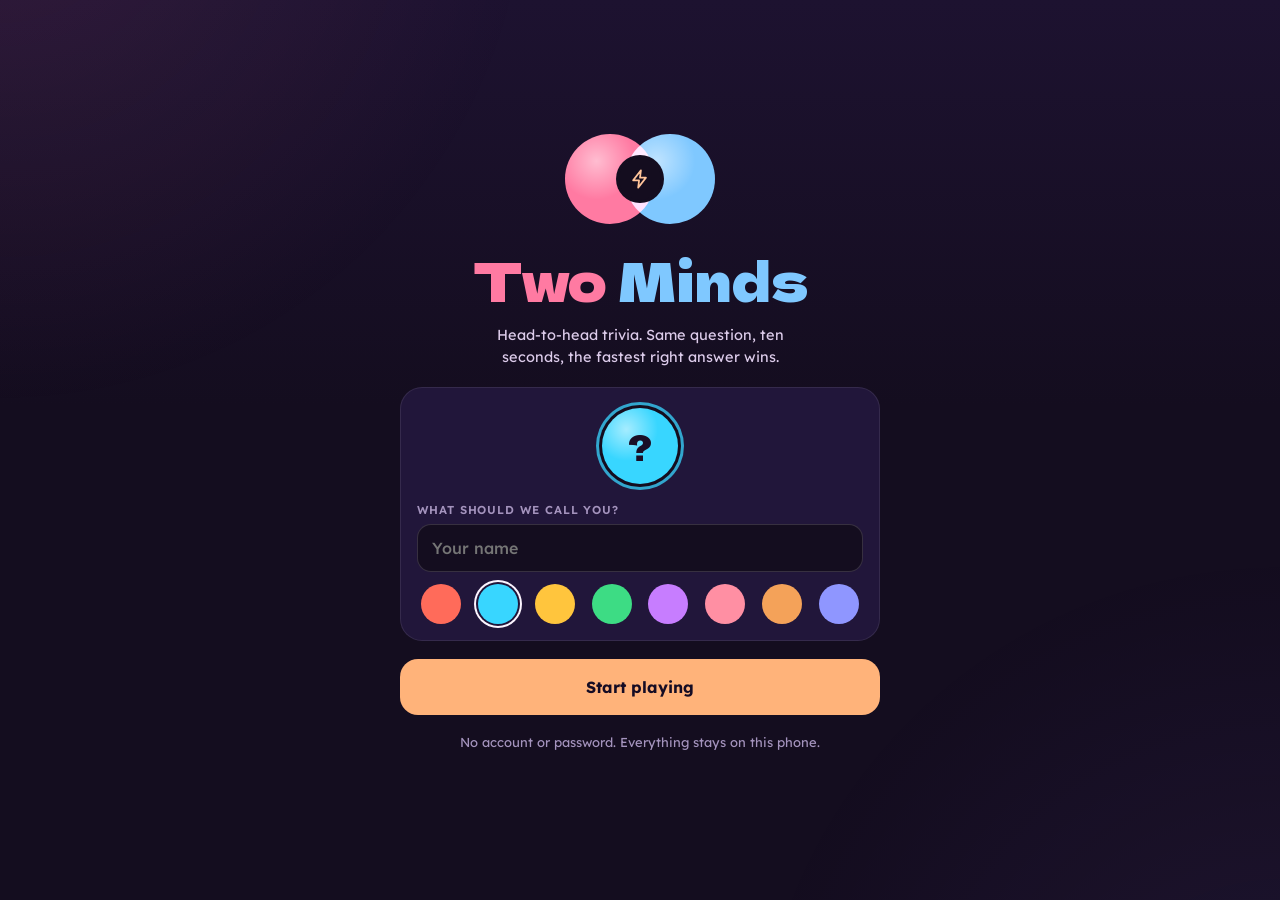
==== commit 35df70c7: "QuizUp-style redesign and new features Look - Game screens take the topic colour, big white question" ====
--- a/index.html
+++ b/index.html
@@ -19,711 +19,130 @@
 <link rel="preconnect" href="https://fonts.gstatic.com" crossorigin>
 <link rel="stylesheet" href="https://fonts.googleapis.com/css2?family=Dela+Gothic+One&family=Lexend:wght@400;500;700&family=Noto+Color+Emoji&display=swap">
 <style>
-/* Two Minds — "midnight quiz show".
-   Deep ink background, frosted surfaces, one gold accent for actions, coral vs cyan for the two players.
-   Topic colours appear as icon chips and soft washes, never as full-saturation blocks.
-   Type: Lexend for everything readable, Dela Gothic One only for the wordmark and big numbers. */
+/* Two Minds — one stylesheet, built on theme tokens.
+   App screens: calm dark (or light, Blush) surfaces with one warm accent.
+   Game screens: the topic colour takes over the whole screen, QuizUp style, with white answer cards.
+   Type: Lexend for reading, Dela Gothic One for the wordmark and big numbers. */
+
+/* ================= tokens ================= */
 :root{
-  --bg:#0a0e22;
-  --bg-2:#0f1430;
-  --s1:#151a38;            /* surface */
-  --s2:#1c2247;            /* raised surface */
-  --s3:#262d5a;            /* pressed / chips */
-  --ink:#f3f4ff;
-  --ink-2:#c6cae8;
-  --muted:#8b92bf;
-  --line:color-mix(in srgb,var(--ink) 8%,transparent);
-  --line-2:color-mix(in srgb,var(--ink) 14%,transparent);
-  --p1:#ff6b5a;
-  --p2:#38d6ff;
-  --gold:#ffc53d;
-  --gold-ink:#2a1d00;
-  --gold-text:var(--gold);
-  --glow1:rgba(255,107,90,.16);
-  --glow2:rgba(56,214,255,.13);
-  --on-c:#0c1028;
+  --bg:#0a0e22; --bg-2:#0f1430; --s1:#151a38; --s2:#1c2247; --s3:#262d5a;
+  --ink:#f3f4ff; --ink-2:#c6cae8; --muted:#8b92bf;
+  --line:color-mix(in srgb,var(--ink) 9%,transparent); --line-2:color-mix(in srgb,var(--ink) 15%,transparent);
+  --p1:#ff6b5a; --p2:#38d6ff;
+  --gold:#ffc53d; --gold-ink:#2a1d00; --gold-text:var(--gold);
+  --glow1:rgba(255,107,90,.16); --glow2:rgba(56,214,255,.13);
+  --on-c:#0c1028; --tile-ink:#150c24;
+  --paper:#fdfcff; --paper-ink:#171029;
+  --right:#14a44d; --wrong:#e5354f;
+  --good:#34d17d; --bad:#ff4d6d;
   --scrim:rgba(4,6,18,.72);
-  --good:#34d17d;
-  --bad:#ff4d6d;
   --r-lg:22px; --r:16px; --r-sm:12px;
   --f-num:"Dela Gothic One","Arial Black",system-ui,sans-serif;
   --f:"Lexend",system-ui,-apple-system,"Segoe UI",Roboto,sans-serif;
-  --safe-t:env(safe-area-inset-top,0px);
-  --safe-b:env(safe-area-inset-bottom,0px);
-  --safe-l:env(safe-area-inset-left,0px);
-  --safe-r:env(safe-area-inset-right,0px);
-  --shadow:0 1px 0 rgba(255,255,255,.04) inset, 0 10px 30px -18px rgba(0,0,0,.8);
+  --f-q:"Lexend","Noto Color Emoji",system-ui,-apple-system,"Segoe UI",Roboto,sans-serif;
+  --safe-t:env(safe-area-inset-top,0px); --safe-b:env(safe-area-inset-bottom,0px);
+  --safe-l:env(safe-area-inset-left,0px); --safe-r:env(safe-area-inset-right,0px);
+  --tc:var(--gold);
   color-scheme:dark;
 }
+:root[data-theme="velvet"]{
+  --bg:#140d1f; --bg-2:#1d1230; --s1:#21163a; --s2:#2a1e48; --s3:#3a2a5e;
+  --ink:#fcf5ff; --ink-2:#dccbea; --muted:#a493bd;
+  --p1:#ff7aa2; --p2:#7fc8ff;
+  --gold:#ffb37a; --gold-text:#ffc49a; --gold-ink:#3a1700;
+  --glow1:rgba(255,122,170,.20); --glow2:rgba(150,110,255,.18); --on-c:#1a0f26;
+}
+:root[data-theme="ocean"]{
+  --bg:#06181d; --bg-2:#0a2229; --s1:#0e2a32; --s2:#14353f; --s3:#1d4652;
+  --ink:#effcfb; --ink-2:#c1e1de; --muted:#83a9a6;
+  --p1:#ff8a6b; --p2:#3fe0c5;
+  --gold:#ffd166; --gold-text:#ffd166; --gold-ink:#2a1d00;
+  --glow1:rgba(63,224,197,.16); --glow2:rgba(255,209,102,.11); --on-c:#06181d;
+}
+:root[data-theme="blush"]{
+  color-scheme:light;
+  --bg:#fff4f1; --bg-2:#ffe9e4; --s1:#ffffff; --s2:#fff1ed; --s3:#ffe1da;
+  --ink:#2b1630; --ink-2:#55405a; --muted:#7a6480;
+  --line:rgba(43,22,48,.09); --line-2:rgba(43,22,48,.16);
+  --p1:#f2584a; --p2:#6a5cf0;
+  --gold:#ff8a65; --gold-text:#b83d17; --gold-ink:#3a1200;
+  --good:#138a48; --bad:#d42a50;
+  --glow1:rgba(255,138,160,.28); --glow2:rgba(255,190,140,.28); --on-c:#2b1630;
+  --scrim:rgba(43,22,48,.32);
+}
+
+/* ================= base ================= */
 *{box-sizing:border-box}
-html,body{height:100%;margin:0;background:var(--bg);color:var(--ink);font-family:var(--f);font-size:15px;line-height:1.4;
+html,body{height:100%;margin:0;color:var(--ink);font-family:var(--f);font-size:15px;line-height:1.4;
   -webkit-font-smoothing:antialiased;-webkit-tap-highlight-color:transparent;overflow:hidden;overscroll-behavior:none}
+html{background:var(--bg)}
+body{background:linear-gradient(180deg,var(--bg-2),var(--bg) 45%)}
 button{font:inherit;color:inherit;cursor:pointer;border:0;background:none;padding:0;text-align:inherit}
 button:disabled{cursor:default;opacity:.5}
 :focus-visible{outline:2px solid var(--gold);outline-offset:2px}
 a{color:inherit;text-decoration:none}
 input{font:inherit;color:inherit}
 [hidden]{display:none!important}
-.tnum{font-variant-numeric:tabular-nums}
-
-/* icons */
 .i{width:22px;height:22px;fill:none;stroke:currentColor;stroke-width:1.9;stroke-linecap:round;stroke-linejoin:round;flex:none;display:block}
 .i.sm{width:16px;height:16px;stroke-width:2.2}
 .i.lg{width:30px;height:30px;stroke-width:1.7}
 .i.xl{width:40px;height:40px;stroke-width:1.6}
 .i .fill{fill:currentColor;stroke:none}
 
-/* ---------- shell ---------- */
-.screen{position:fixed;inset:0;overflow-y:auto;overflow-x:hidden;-webkit-overflow-scrolling:touch;
-  padding:calc(var(--safe-t) + 18px) max(18px,var(--safe-r)) calc(var(--safe-b) + 100px) max(18px,var(--safe-l));
-  background:
-    radial-gradient(90% 40% at 0% -5%, var(--glow1), transparent 70%),
-    radial-gradient(90% 40% at 100% -5%, var(--glow2), transparent 70%),
-    linear-gradient(180deg, var(--bg-2), var(--bg) 40%)}
+/* ambient colour fields behind the app screens (switched off during a match to save battery) */
+body::before,body::after{content:"";position:fixed;z-index:0;pointer-events:none;width:120vmax;height:120vmax;border-radius:50%;opacity:.45}
+body::before{left:-60vmax;top:-70vmax;background:radial-gradient(closest-side,var(--glow1),transparent 70%);animation:drift1 26s ease-in-out infinite alternate}
+body::after{right:-60vmax;bottom:-75vmax;background:radial-gradient(closest-side,var(--glow2),transparent 70%);animation:drift2 32s ease-in-out infinite alternate}
+body.playing::before,body.playing::after{display:none}
+@keyframes drift1{to{transform:translate(18vmax,22vmax) scale(1.08)}}
+@keyframes drift2{to{transform:translate(-20vmax,-18vmax) scale(1.1)}}
+
+/* ================= shell ================= */
+.screen{position:fixed;inset:0;z-index:1;overflow-y:auto;overflow-x:hidden;-webkit-overflow-scrolling:touch;
+  padding:calc(var(--safe-t) + 18px) max(16px,var(--safe-r)) calc(var(--safe-b) + 108px) max(16px,var(--safe-l))}
 .screen.full{padding-bottom:calc(var(--safe-b) + 28px)}
-.col{max-width:480px;margin:0 auto;display:grid;gap:18px}
-.tabs{position:fixed;left:0;right:0;bottom:0;z-index:20;display:grid;grid-template-columns:repeat(4,1fr);gap:4px;
-  padding:8px max(10px,var(--safe-r)) calc(var(--safe-b) + 8px) max(10px,var(--safe-l));
-  background:color-mix(in srgb,var(--bg) 86%,transparent);backdrop-filter:blur(16px) saturate(1.3);-webkit-backdrop-filter:blur(16px) saturate(1.3);border-top:1px solid var(--line)}
-.tab{display:grid;justify-items:center;gap:4px;padding:8px 0 6px;border-radius:14px;color:var(--muted);font-size:11px;font-weight:500;letter-spacing:.01em;min-height:52px;position:relative;transition:color .2s}
-.tab .i{width:22px;height:22px}
-.tab[aria-current="page"]{color:var(--ink)}
-.tab[aria-current="page"]::after{content:"";position:absolute;top:0;left:50%;width:22px;height:3px;border-radius:0 0 3px 3px;background:var(--gold);transform:translateX(-50%)}
+.screen.enter{animation:screenIn .28s cubic-bezier(.2,.8,.2,1)}
+@keyframes screenIn{from{opacity:0;transform:translateY(12px)}}
+.col{max-width:480px;margin:0 auto;display:grid;grid-template-columns:minmax(0,1fr);gap:16px}
+.col > *{min-width:0}
+.tabs{position:fixed;z-index:20;left:max(12px,var(--safe-l));right:max(12px,var(--safe-r));bottom:calc(var(--safe-b) + 10px);
+  display:grid;grid-template-columns:repeat(4,1fr);gap:4px;padding:6px;border-radius:24px;border:1px solid var(--line-2);
+  background:color-mix(in srgb,var(--s1) 90%,transparent);box-shadow:0 18px 40px -18px rgba(0,0,0,.6)}
+.tab{display:grid;justify-items:center;gap:4px;padding:8px 0 6px;border-radius:18px;min-height:54px;position:relative;color:var(--muted);font-size:11px;font-weight:500;transition:color .2s,background .25s}
+.tab[aria-current="page"]{background:color-mix(in srgb,var(--ink) 8%,transparent);color:var(--ink)}
+.tab.has-note::before{content:"";position:absolute;top:8px;left:calc(50% + 8px);width:8px;height:8px;border-radius:50%;background:var(--bad);box-shadow:0 0 0 2px var(--s1)}
 
 .top{display:flex;align-items:center;gap:12px;min-height:44px}
-.logo{font-family:var(--f-num);font-weight:400;font-size:28px;line-height:1;margin:0;letter-spacing:-.01em;flex:1}
+.logo{font:400 28px/1 var(--f-num);margin:0;letter-spacing:-.01em;flex:1}
 .logo .a{color:var(--p1)} .logo .b{color:var(--p2)}
 .title{font:800 26px/1.1 var(--f);letter-spacing:-.02em;margin:0;flex:1}
-.h{font:600 12px var(--f);letter-spacing:.09em;text-transform:uppercase;margin:8px 2px -6px;color:var(--muted);display:flex;justify-content:space-between;align-items:center;gap:8px}
-.h a,.h button{font:500 13px var(--f);text-transform:none;letter-spacing:0;color:var(--p2);padding:12px 0;margin:-12px 0}
+.h{font:600 12px var(--f);letter-spacing:.09em;text-transform:uppercase;margin:6px 2px -4px;color:var(--muted);display:flex;justify-content:space-between;align-items:center;gap:8px}
+.h a,.h button{font:500 13px var(--f);text-transform:none;letter-spacing:0;color:var(--gold-text);padding:12px 0;margin:-12px 0}
 .lede{margin:0;color:var(--ink-2);font-size:14.5px;line-height:1.55}
-.small{font-size:12.5px;color:var(--muted);line-height:1.5;margin:0}
-.card{background:var(--s1);border:1px solid var(--line);border-radius:var(--r-lg);padding:16px;box-shadow:var(--shadow)}
+.small{font-size:13px;color:var(--muted);line-height:1.5;margin:0}
+.card{background:var(--s1);border:1px solid var(--line);border-radius:var(--r-lg);padding:16px}
 .row{display:flex;gap:10px} .row > *{flex:1;min-width:0}
 .stack{display:grid;gap:12px}
 .iconbtn{width:44px;height:44px;border-radius:14px;display:grid;place-items:center;background:var(--s1);border:1px solid var(--line);color:var(--ink-2);flex:none}
+.iconbtn.sm{width:40px;height:40px;border-radius:12px;font-size:18px;line-height:1}
 .iconbtn:active{background:var(--s2)}
-.pill{display:inline-flex;align-items:center;gap:6px;padding:6px 12px;border-radius:999px;font:600 12.5px var(--f);background:color-mix(in srgb, var(--c, var(--gold)) 18%, transparent);color:var(--c, var(--gold));border:1px solid color-mix(in srgb, var(--c, var(--gold)) 35%, transparent)}
-
-/* avatars */
-.av{--c:var(--p1);width:44px;height:44px;border-radius:50%;flex:none;display:grid;place-items:center;font:400 18px var(--f-num);color:var(--on-c);
-  background:radial-gradient(circle at 32% 28%, rgba(255,255,255,.55), transparent 42%), var(--c);box-shadow:0 0 0 2.5px var(--bg), 0 0 0 4.5px color-mix(in srgb, var(--c) 70%, transparent), 0 8px 24px -10px var(--c)}
-.av.s{width:32px;height:32px;font-size:13px;box-shadow:0 0 0 2px var(--bg), 0 0 0 3.5px color-mix(in srgb, var(--c) 70%, transparent)}
-.av.l{width:76px;height:76px;font-size:32px;box-shadow:0 0 0 3px var(--bg), 0 0 0 6px color-mix(in srgb, var(--c) 75%, transparent), 0 18px 40px -16px var(--c)}
-
-/* players strip on home */
-.pair{display:grid;grid-template-columns:1fr auto 1fr;align-items:center;gap:8px;background:var(--s1);border:1px solid var(--line);border-radius:var(--r-lg);padding:14px;box-shadow:var(--shadow)}
-.pp{display:flex;align-items:center;gap:10px;min-width:0}
-.pp.r{flex-direction:row-reverse;text-align:right}
-.pp > div{min-width:0}
-.pp .nm{font-weight:700;font-size:15px;overflow:hidden;text-overflow:ellipsis;white-space:nowrap}
-.pp .tt{font-size:11.5px;color:var(--muted);line-height:1.3}
-.rec{text-align:center;font:400 22px var(--f-num);line-height:1;white-space:nowrap;padding:0 4px}
-.rec small{display:block;font:600 9.5px var(--f);color:var(--muted);text-transform:uppercase;letter-spacing:.1em;margin-top:6px}
-.rec .dash{color:var(--muted);padding:0 3px}
-
-/* mode cards */
-.modes{display:grid;grid-template-columns:1fr 1fr;gap:10px}
-.mode{--c:var(--gold);position:relative;overflow:hidden;border-radius:var(--r-lg);padding:16px;min-height:152px;display:grid;align-content:space-between;gap:14px;
-  background:radial-gradient(120% 90% at 0% 0%, color-mix(in srgb, var(--c) 26%, transparent), transparent 62%), var(--s1);
-  border:1px solid color-mix(in srgb, var(--c) 22%, var(--line));box-shadow:var(--shadow);transition:transform .12s}
-.mode .mi{width:44px;height:44px;border-radius:14px;display:grid;place-items:center;background:var(--c);color:var(--on-c);box-shadow:0 10px 24px -12px var(--c)}
-.mode b{display:block;font:700 16.5px/1.2 var(--f);letter-spacing:-.01em}
-.mode span.d{display:block;font-size:12.5px;line-height:1.4;color:var(--ink-2);margin-top:4px}
-.mode.wide{grid-column:1 / -1;min-height:0;grid-template-columns:auto 1fr auto;align-items:center;gap:14px;padding:14px 16px}
-.mode .go{display:inline-flex;align-items:center;gap:4px;font:600 13px var(--f);color:var(--c);white-space:nowrap}
-.m-duel{--c:var(--p1)} .m-link{--c:var(--p2)} .m-daily{--c:var(--gold)} .m-couple{--c:#ff8fb1} .m-us{--c:#b79bff}
-.mode:active,.tp:active,.cta:active,.btn:active{transform:scale(.98)}
-
-/* topics */
-.cats{display:flex;gap:8px;overflow-x:auto;padding:2px 18px;margin:0 -18px;scrollbar-width:none}
-.cats::-webkit-scrollbar{display:none}
-.chip{flex:none;min-height:40px;padding:0 16px;border-radius:999px;background:var(--s1);border:1px solid var(--line);font:500 13.5px var(--f);color:var(--ink-2)}
-.chip[aria-pressed="true"]{background:var(--ink);color:var(--bg);border-color:var(--ink)}
-.search{width:100%;min-height:48px;background:var(--s1);border:1px solid var(--line-2);border-radius:var(--r);padding:0 16px 0 44px;font-size:15px;
-  background-image:url("data:image/svg+xml,%3Csvg xmlns='http://www.w3.org/2000/svg' viewBox='0 0 24 24' fill='none' stroke='%238b92bf' stroke-width='2' stroke-linecap='round'%3E%3Ccircle cx='11' cy='11' r='7'/%3E%3Cpath d='m20 20-3.5-3.5'/%3E%3C/svg%3E");background-repeat:no-repeat;background-position:14px center;background-size:20px}
-.search::placeholder{color:var(--muted)}
-.tgrid{display:grid;grid-template-columns:repeat(3,1fr);gap:10px}
-.tp{--c:var(--gold);position:relative;border-radius:18px;padding:14px 12px 12px;display:grid;gap:10px;align-content:start;min-width:0;min-height:118px;
-  background:radial-gradient(110% 80% at 0% 0%, color-mix(in srgb, var(--c) 22%, transparent), transparent 65%), var(--s1);
-  border:1px solid color-mix(in srgb, var(--c) 18%, var(--line));box-shadow:var(--shadow);transition:transform .12s}
-.tp .ic{width:38px;height:38px;border-radius:12px;display:grid;place-items:center;background:var(--c);color:var(--on-c)}
-.tp .ic .i{width:20px;height:20px;stroke-width:2.1}
-.tp b{font:600 13px/1.25 var(--f);letter-spacing:-.005em}
-.tp small{display:block;font-size:11px;color:var(--muted);margin-top:2px}
-.tp .star{position:absolute;top:12px;right:12px;color:var(--gold-text)}
-
-/* topic page */
-.thero{--c:var(--gold);border-radius:26px;padding:22px 20px 20px;display:grid;gap:14px;position:relative;overflow:hidden;
-  background:radial-gradient(120% 100% at 100% 0%, color-mix(in srgb, var(--c) 38%, transparent), transparent 60%), radial-gradient(80% 80% at 0% 100%, color-mix(in srgb, var(--c) 14%, transparent), transparent 70%), var(--s1);
-  border:1px solid color-mix(in srgb, var(--c) 30%, var(--line));box-shadow:var(--shadow)}
-.thero .ic{width:64px;height:64px;border-radius:20px;display:grid;place-items:center;background:var(--c);color:var(--on-c);box-shadow:0 16px 34px -14px var(--c)}
-.thero h1{font:800 30px/1.05 var(--f);letter-spacing:-.025em;margin:0}
-.thero p{margin:4px 0 0;font-size:13.5px;color:var(--ink-2)}
-.thero .fav{position:absolute;top:16px;right:16px;min-height:40px;padding:0 14px;border-radius:999px;display:inline-flex;align-items:center;gap:6px;font:600 12.5px var(--f);background:color-mix(in srgb,var(--bg) 45%,transparent);border:1px solid var(--line-2);color:var(--ink)}
-.thero .fav[aria-pressed="true"]{color:var(--gold-text);border-color:color-mix(in srgb, var(--gold) 50%, transparent)}
-.facts{display:flex;gap:8px;flex-wrap:wrap}
-.lvls{display:grid;gap:14px}
-.lvrow{display:grid;grid-template-columns:auto 1fr;gap:12px;align-items:center}
-.lvrow .meta{display:flex;justify-content:space-between;font-size:13px;margin-bottom:7px;gap:8px}
-.lvrow .meta b{font-weight:600}
-.lvrow .meta span{color:var(--muted);white-space:nowrap}
-.xpbar{height:8px;border-radius:5px;background:color-mix(in srgb,var(--ink) 7%,transparent);overflow:hidden}
-.xpbar i{display:block;height:100%;border-radius:5px;background:linear-gradient(90deg, color-mix(in srgb, var(--c,var(--gold)) 70%, #fff 0%), var(--c,var(--gold)));transition:width 1.1s cubic-bezier(.2,.8,.2,1)}
-
-/* buttons */
-.cta{--c:var(--gold);display:flex;align-items:center;justify-content:center;gap:10px;width:100%;min-height:56px;border-radius:18px;padding:12px 18px;font:700 16px var(--f);letter-spacing:-.005em;text-align:center;
-  color:var(--on-c);background:var(--c);box-shadow:0 14px 30px -16px var(--c), inset 0 1px 0 rgba(255,255,255,.35);transition:transform .12s, filter .2s}
-.cta .tx{display:grid;gap:2px;text-align:center}
-.cta small{display:block;font:500 12px var(--f);opacity:.75}
-.cta.p1{--c:var(--p1)} .cta.p2{--c:var(--p2)}
-.btn{display:flex;align-items:center;justify-content:center;gap:8px;width:100%;min-height:50px;text-align:center;border:1px solid var(--line-2);background:var(--s1);border-radius:16px;padding:10px 14px;font:600 14.5px var(--f);color:var(--ink);transition:transform .12s, background .2s}
-.btn small{display:block;font:500 11.5px var(--f);color:var(--muted);margin-top:1px}
-.btn .tx{display:grid;text-align:center}
-.btn.green{background:#1fbf5b;border-color:#1fbf5b;color:#03200c}
-.btn.danger{color:var(--bad)}
-.btn.ghost{background:transparent}
-.seg{display:grid;grid-auto-flow:column;grid-auto-columns:1fr;background:var(--bg);border:1px solid var(--line);border-radius:14px;padding:4px;gap:4px}
-.seg button{min-height:40px;border-radius:10px;padding:6px;font:500 13px var(--f);color:var(--muted);text-align:center}
-.seg button[aria-pressed="true"]{background:var(--s3);color:var(--ink);box-shadow:0 1px 0 rgba(255,255,255,.06) inset}
-.setrow{display:grid;gap:8px}
-.setrow > span{font-size:12.5px;color:var(--muted);font-weight:500}
-
-/* forms */
-.field{display:grid;gap:7px;font:600 11.5px var(--f);color:var(--muted);text-transform:uppercase;letter-spacing:.08em}
-.field input{font:500 16px var(--f);color:var(--ink);background:var(--bg);border:1px solid var(--line-2);border-radius:14px;padding:13px 14px;width:100%;text-transform:none;letter-spacing:0;transition:border-color .2s}
-.field input:focus{border-color:var(--gold-text);outline:none}
-.field input.ok{border-color:color-mix(in srgb, var(--good) 55%, transparent)}
-.colors{display:grid;grid-template-columns:repeat(8,minmax(0,1fr));gap:8px}
-.colors button{aspect-ratio:1;width:100%;max-width:40px;justify-self:center;border-radius:50%;background:var(--c);position:relative}
-.colors button[aria-pressed="true"]{box-shadow:0 0 0 2px var(--s1),0 0 0 4px var(--ink)}
-
-/* lists */
-.list{list-style:none;margin:0;padding:0;display:grid;gap:8px}
-.li{display:flex;gap:12px;align-items:center;background:var(--s1);border:1px solid var(--line);border-radius:var(--r);padding:12px 14px;min-height:64px}
-.li > div{flex:1;min-width:0}
-.li .t1{font-weight:600;font-size:14px;white-space:nowrap;overflow:hidden;text-overflow:ellipsis}
-.li .t2{font-size:12px;color:var(--muted);margin-top:3px;white-space:nowrap;overflow:hidden;text-overflow:ellipsis}
-.li .sc{text-align:right;flex:none}
-.li .sc b{display:block;font:400 16px var(--f-num)}
-.li .sc span{font:600 11px var(--f);text-transform:uppercase;letter-spacing:.06em}
-.li .tic{width:36px;height:36px;border-radius:11px;display:grid;place-items:center;background:var(--c);color:var(--on-c);flex:none}
-.li .tic .i{width:18px;height:18px}
-.li .x{min-height:40px;padding:0 12px;border-radius:12px;font:600 12.5px var(--f);color:var(--bad);background:rgba(255,77,109,.1);flex:none}
-.res-w{color:var(--good)} .res-l{color:var(--bad)} .res-d{color:var(--gold-text)} .res-p{color:var(--muted)}
-
-/* badges + stats */
-.bgrid{display:grid;grid-template-columns:repeat(3,1fr);gap:8px}
-.bd{padding:14px 8px 12px;border-radius:var(--r);background:var(--s1);border:1px solid var(--line);font-size:10.5px;line-height:1.35;color:var(--muted);display:grid;gap:6px;justify-items:center;text-align:center;min-width:0}
-.bd .bi{width:42px;height:42px;border-radius:50%;display:grid;place-items:center;background:var(--s2);color:var(--muted)}
-.bd .bi .i{width:20px;height:20px}
-.bd b{color:var(--ink-2);font-size:11.5px;font-weight:600}
-.bd.on{border-color:color-mix(in srgb, var(--gold) 35%, transparent);background:radial-gradient(100% 80% at 50% 0%, color-mix(in srgb,var(--gold) 12%,transparent), transparent 70%), var(--s1)}
-.bd.on .bi{background:var(--gold);color:var(--gold-ink);box-shadow:0 10px 24px -12px var(--gold)}
-.bd.on b{color:var(--ink)}
-.statg{display:grid;grid-template-columns:repeat(3,1fr);gap:8px}
-.st{background:var(--s1);border:1px solid var(--line);border-radius:var(--r);padding:12px;font:600 10px var(--f);color:var(--muted);text-transform:uppercase;letter-spacing:.08em}
-.st b{display:block;font:400 22px var(--f-num);color:var(--ink);letter-spacing:0;margin-top:6px;line-height:1}
-
-/* ---------- VS intro ---------- */
-.vs{position:fixed;inset:0;z-index:40;display:grid;grid-template-rows:1fr auto 1fr;background:var(--bg);overflow:hidden}
-.vs .side{display:grid;place-items:center;align-content:center;gap:12px;padding:24px;text-align:center}
-.vs .side.a{background:radial-gradient(90% 80% at 50% 100%, color-mix(in srgb, var(--ca) 34%, transparent), transparent 70%);animation:inB .55s cubic-bezier(.2,.9,.3,1.15) both}
-.vs .side.b{background:radial-gradient(90% 80% at 50% 0%, color-mix(in srgb, var(--cb) 34%, transparent), transparent 70%);animation:inT .55s cubic-bezier(.2,.9,.3,1.15) both}
-.vs .nm{font:800 26px/1.1 var(--f);letter-spacing:-.02em;max-width:86vw;overflow:hidden;text-overflow:ellipsis;white-space:nowrap}
-.vs .tt{font-size:13px;color:var(--muted)}
-.vs .mid{display:grid;justify-items:center;gap:12px;padding:6px;position:relative}
-.vs .mid::before{content:"";position:absolute;left:-10%;right:-10%;top:50%;height:1px;background:linear-gradient(90deg,transparent,var(--line-2),transparent)}
-.vs .big{position:relative;font:400 50px var(--f-num);line-height:1;color:var(--gold-text);text-shadow:0 0 40px color-mix(in srgb,var(--gold) 45%,transparent);animation:pop .5s .3s cubic-bezier(.2,.9,.3,1.4) both;background:var(--bg);padding:0 14px}
-.vs .topic{position:relative}
-.vs.face .side.b > *{transform:rotate(180deg)}
-@keyframes inT{from{transform:translateY(-40%);opacity:0}}
-@keyframes inB{from{transform:translateY(40%);opacity:0}}
-@keyframes pop{from{transform:scale(0);opacity:0}}
-
-/* ---------- answer buttons (shared) ---------- */
-.opt{position:relative;display:flex;align-items:center;justify-content:center;text-align:center;min-height:58px;border-radius:16px;padding:8px 12px;
-  border:1px solid var(--line-2);background:var(--s1);font:500 15px/1.25 var(--f);color:var(--ink);overflow-wrap:anywhere;
-  box-shadow:0 1px 0 rgba(255,255,255,.04) inset;transition:background .2s, border-color .2s, opacity .25s, transform .1s;touch-action:manipulation}
-.opt:active{transform:scale(.98)}
-.opts.hide .opt,.olist.hide .opt{opacity:0;pointer-events:none;transform:translateY(6px)}
-.opt.mine{border-color:var(--ink);background:var(--s3)}
-.opt.right{background:var(--good);border-color:var(--good);color:#03200c;font-weight:600}
-.opt.wrong{background:var(--bad);border-color:var(--bad);color:#2b0010;font-weight:600}
-.opt.dim{opacity:.38}
-.dot{position:absolute;width:18px;height:18px;border-radius:50%;border:3px solid var(--bg);background:var(--c);top:-8px}
-.dot.d1{right:-6px} .dot.d2{left:-6px}
-.locked .opt{pointer-events:none}
-
-/* ---------- split duel ---------- */
-#duel{position:fixed;inset:0;z-index:30;display:grid;grid-template-rows:1fr auto 1fr;background:var(--bg)}
-.half{--c:var(--p1);display:flex;flex-direction:column;gap:10px;min-height:0;overflow:hidden;padding:12px max(14px,var(--safe-r)) 14px max(14px,var(--safe-l));
-  background:radial-gradient(100% 60% at 50% 100%, color-mix(in srgb, var(--c) 13%, transparent), transparent 70%)}
-.half.p1{padding-bottom:calc(var(--safe-b) + 14px)}
-.half.p2{padding-bottom:calc(var(--safe-t) + 14px)}
-#duel.face .half.p2{transform:rotate(180deg)}
-#duel:not(.face) .half.p2{padding-top:calc(var(--safe-t) + 12px);padding-bottom:14px}
-.hd{display:flex;align-items:center;gap:10px}
-.who{font-weight:700;font-size:14px;min-width:0;overflow:hidden;text-overflow:ellipsis;white-space:nowrap;max-width:36%;color:var(--c)}
-.half .bar{flex:1;height:6px;border-radius:4px;background:color-mix(in srgb,var(--ink) 7%,transparent);overflow:hidden}
-.half .bar i{display:block;height:100%;width:0;border-radius:4px;background:var(--c);transition:width .5s;box-shadow:0 0 12px var(--c)}
-.pts{font:400 24px var(--f-num);font-variant-numeric:tabular-nums;min-width:2.2em;text-align:right;position:relative}
-.gain{position:absolute;font:700 14px var(--f);color:var(--good);opacity:0;pointer-events:none;white-space:nowrap}
-.half .gain{top:50%;right:calc(100% + 6px);transform:translateY(-50%)}
-.half .gain.show{animation:gainx 1.1s ease-out}
-@keyframes gainx{0%{opacity:0;transform:translate(6px,-50%)}15%{opacity:1}100%{opacity:0;transform:translate(-14px,-50%)}}
-.half .q{flex:1;display:grid;place-items:center;text-align:center;font:700 clamp(15px,min(4.6vw,2.7vh),20px)/1.32 var(--f);letter-spacing:-.01em;min-height:0;text-wrap:balance;padding:0 6px}
-.timer{height:4px;border-radius:3px;background:color-mix(in srgb,var(--ink) 7%,transparent);overflow:hidden;flex:none}
-.timer i{display:block;height:100%;width:100%;background:var(--gold);transform-origin:left;border-radius:3px}
-.timer.hurry i{background:var(--bad)}
-.half .opts{display:grid;grid-template-columns:1fr 1fr;gap:8px;flex:none}
-.half .opt{min-height:56px;font-size:clamp(13.5px,3.8vw,15px)}
-.band{display:flex;align-items:center;justify-content:center;gap:12px;padding:6px 64px;background:var(--bg-2);border-block:1px solid var(--line);position:relative;min-height:44px}
-.band .lab{font:700 11.5px var(--f);letter-spacing:.14em;text-transform:uppercase;color:var(--gold-text);text-align:center;white-space:nowrap}
-.band .lab.flip{display:none}
-#duel.face .band .lab.flip{display:block;transform:rotate(180deg)}
-.rdots{display:flex;gap:5px}
-.rdots i{width:7px;height:7px;border-radius:50%;background:color-mix(in srgb,var(--ink) 15%,transparent)}
-.rdots i.done{background:var(--muted)} .rdots i.now{background:var(--gold);box-shadow:0 0 8px var(--gold)} .rdots i.bonus{outline:1.5px solid var(--gold);outline-offset:1.5px}
-.quit{position:absolute;right:max(8px,var(--safe-r));top:50%;transform:translateY(-50%);color:var(--muted);font:500 12px var(--f);min-height:40px;padding:0 10px;border-radius:10px;display:grid;place-items:center}
-.quit.arm{color:var(--bad);background:rgba(255,77,109,.12)}
-.splash{position:absolute;inset:0;display:grid;place-items:center;pointer-events:none;z-index:2}
-.splash span{font:400 clamp(18px,5.5vw,26px) var(--f-num);color:var(--gold-text);max-width:calc(100vw - 32px);text-align:center;opacity:0;transform:scale(.85);transition:opacity .25s,transform .35s;
-  background:color-mix(in srgb,var(--bg) 90%,transparent);border:1px solid color-mix(in srgb, var(--gold) 40%, transparent);padding:10px 18px;border-radius:16px;box-shadow:0 0 40px color-mix(in srgb,var(--gold) 25%,transparent)}
-.splash.show span{opacity:1;transform:scale(1)}
-
-/* ---------- solo ---------- */
-#solo{position:fixed;inset:0;z-index:30;display:flex;flex-direction:column;
-  padding:calc(var(--safe-t) + 10px) max(26px,calc(var(--safe-r) + 22px)) calc(var(--safe-b) + 18px) max(26px,calc(var(--safe-l) + 22px));
-  background:radial-gradient(70% 35% at 0% 0%, var(--glow1), transparent 70%), radial-gradient(70% 35% at 100% 0%, var(--glow2), transparent 70%), var(--bg)}
-.vbar{position:absolute;bottom:calc(var(--safe-b) + 18px);top:calc(var(--safe-t) + 110px);width:6px;border-radius:4px;background:color-mix(in srgb,var(--ink) 6%,transparent);overflow:hidden}
-.vbar.l{left:max(9px,calc(var(--safe-l) + 7px))} .vbar.r{right:max(9px,calc(var(--safe-r) + 7px))}
-.vbar i{position:absolute;left:0;right:0;bottom:0;height:0;border-radius:4px;background:var(--c);box-shadow:0 0 12px var(--c);transition:height .6s cubic-bezier(.2,.8,.2,1)}
-.squit{align-self:flex-start;min-height:36px;padding:0 4px;font:500 12px var(--f);color:var(--muted);display:inline-flex;align-items:center;gap:4px;border-radius:10px}
-.squit.arm{color:var(--bad);background:rgba(255,77,109,.12);padding:0 10px}
-.shead{display:grid;grid-template-columns:1fr auto 1fr;align-items:center;gap:10px;margin-top:4px}
-.sp{display:flex;align-items:center;gap:9px;min-width:0}
-.sp.r{flex-direction:row-reverse;text-align:right}
-.sp > div{min-width:0}
-.sp .nm{font-weight:600;font-size:12.5px;color:var(--ink-2);overflow:hidden;text-overflow:ellipsis;white-space:nowrap}
-.sp .sc{font:400 24px var(--f-num);line-height:1.1;font-variant-numeric:tabular-nums;position:relative}
-.sp .state{font-size:10.5px;color:var(--muted);white-space:nowrap;min-height:14px}
-.sp .state.ok{color:var(--gold-text);font-weight:600}
-.sp .gain{top:-14px}
-.sp.r .gain{right:0} .sp:not(.r) .gain{left:0}
-.sp .gain.show{animation:gain 1.1s ease-out}
-@keyframes gain{0%{opacity:0;transform:translateY(4px)}15%{opacity:1}100%{opacity:0;transform:translateY(-18px)}}
-.ring{width:64px;height:64px;position:relative;display:grid;place-items:center}
-.ring svg{position:absolute;inset:0;transform:rotate(-90deg)}
-.ring circle{fill:none;stroke-width:5}
-.ring .bgc{stroke:color-mix(in srgb,var(--ink) 8%,transparent)}
-.ring .fgc{stroke:var(--gold);stroke-linecap:round;transition:stroke .3s;filter:drop-shadow(0 0 6px color-mix(in srgb,var(--gold) 50%,transparent))}
-.ring.hurry .fgc{stroke:var(--bad);filter:drop-shadow(0 0 6px rgba(255,77,109,.5))}
-.ring b{font:400 22px var(--f-num);font-variant-numeric:tabular-nums}
-.slabel{text-align:center;font:700 11.5px var(--f);letter-spacing:.14em;text-transform:uppercase;color:var(--gold-text);margin:18px 0 10px}
-.qcard{flex:1;display:grid;place-items:center;text-align:center;min-height:0;margin-bottom:14px;padding:18px;border-radius:24px;
-  background:var(--s1);border:1px solid var(--line);box-shadow:var(--shadow);font:700 clamp(19px,5.6vw,24px)/1.34 var(--f);letter-spacing:-.015em;text-wrap:balance}
-.olist{display:grid;grid-template-columns:1fr;gap:10px;flex:none}
-.olist .opt{min-height:58px;font-size:16px}
-.olist .dot{top:50%;transform:translateY(-50%)}
-.olist .dot.d1{left:12px;right:auto} .olist .dot.d2{right:12px;left:auto}
-
-/* ---------- results ---------- */
+.pill{display:inline-flex;align-items:center;gap:6px;padding:6px 12px;border-radius:999px;font:600 12.5px var(--f);background:color-mix(in srgb,var(--c,var(--gold)) 18%,transparent);color:var(--ink);border:1px solid color-mix(in srgb,var(--c,var(--gold)) 40%,transparent)}
+.pill .i{width:15px;height:15px;color:var(--c,var(--gold))}
 .kicker{display:flex;justify-content:center}
-.winner{font:800 clamp(30px,8.6vw,40px)/1.06 var(--f);letter-spacing:-.03em;margin:0;text-align:center;text-wrap:balance}
-.board{display:grid;grid-template-columns:1fr auto 1fr;align-items:center;gap:6px;padding:20px 12px;text-align:center}
-.board .sb{display:grid;justify-items:center;gap:10px;min-width:0}
-.board b{font:400 46px var(--f-num);line-height:1;font-variant-numeric:tabular-nums}
-.board .nm2{font:600 13px var(--f);max-width:100%;overflow:hidden;text-overflow:ellipsis;white-space:nowrap;color:var(--ink-2)}
-.board em{font:700 11px var(--f);letter-spacing:.14em;color:var(--muted);font-style:normal}
-.board .win{position:relative}
-.board .crown{position:absolute;top:-16px;left:50%;transform:translateX(-50%);color:var(--gold-text)}
-.rounds{display:grid;gap:6px}
-.rr{display:grid;grid-template-columns:48px 1fr 1fr;gap:8px;align-items:center;font-size:12.5px}
-.rr .n{color:var(--muted);font-weight:500}
-.rr .c{border-radius:10px;padding:8px;text-align:center;font-weight:600;font-variant-numeric:tabular-nums;background:color-mix(in srgb,var(--ink) 4%,transparent);color:var(--muted)}
-.rr .c.ok{background:rgba(52,209,125,.13);color:var(--good)}
-.rr .c.best{box-shadow:inset 0 0 0 1.5px color-mix(in srgb, var(--gold) 70%, transparent)}
-.rr.head .c{background:none;font-weight:700;padding:2px 8px}
-details.card summary{cursor:pointer;font-weight:600;list-style:none;display:flex;justify-content:space-between;align-items:center;min-height:24px}
-details.card summary::-webkit-details-marker{display:none}
-details.card summary::after{content:"+";font-size:20px;color:var(--muted)}
-details.card[open] summary::after{content:"–"}
-.review{display:grid;gap:8px;margin-top:12px}
-.rv{background:var(--bg);border-radius:12px;padding:12px;font-size:13.5px;line-height:1.45}
-.rv .a{color:var(--good);font-weight:600;margin-top:5px}
-.newb{display:flex;gap:12px;align-items:center;padding:12px 14px;border-radius:var(--r);background:radial-gradient(100% 120% at 0% 50%, color-mix(in srgb,var(--gold) 16%,transparent), transparent 70%), var(--s1);border:1px solid color-mix(in srgb, var(--gold) 35%, transparent)}
-.newb .bi{width:42px;height:42px;border-radius:50%;display:grid;place-items:center;background:var(--gold);color:var(--gold-ink);flex:none}
-.newb b{display:block;font-size:14px;font-weight:700} .newb span{font-size:12.5px;color:var(--muted)}
-.linkbox{display:grid;gap:8px}
-.linkbox input{width:100%;background:var(--bg);border:1px solid var(--line-2);border-radius:12px;padding:12px;font-size:12.5px;color:var(--muted)}
-.lvup{color:var(--gold)!important;font-weight:700}
-
-/* ---------- couple ---------- */
-.cover{--c:var(--p1);position:fixed;inset:0;z-index:35;display:grid;place-items:center;text-align:center;padding:24px;
-  background:radial-gradient(70% 45% at 50% 38%, color-mix(in srgb, var(--c) 26%, transparent), transparent 70%), var(--bg)}
-.cover .in{display:grid;gap:16px;justify-items:center;max-width:340px;width:100%}
-.cover h2{font:800 30px/1.1 var(--f);letter-spacing:-.02em;margin:0}
-.cover .cta{margin-top:6px}
-.cq{position:fixed;inset:0;z-index:35;display:flex;flex-direction:column;gap:16px;overflow-y:auto;
-  padding:calc(var(--safe-t) + 20px) max(20px,var(--safe-r)) calc(var(--safe-b) + 20px) max(20px,var(--safe-l));background:var(--bg)}
-.cq .who{max-width:none;font:700 11.5px var(--f);text-transform:uppercase;letter-spacing:.14em}
-.cq .qq{flex:1 0 auto;display:grid;place-items:center;text-align:center;font:800 clamp(24px,7vw,32px)/1.15 var(--f);letter-spacing:-.025em;text-wrap:balance;padding:12px 0}
-.cq .olist .opt{font-size:16px}
-.vote{display:grid;grid-template-columns:1fr 1fr;gap:12px}
-.vote button,.vote .vc{border-radius:22px;padding:22px 10px;display:grid;justify-items:center;gap:12px;background:var(--s1);border:1px solid var(--line-2);font-weight:700;box-shadow:var(--shadow)}
-.vote .vc span.small{font-weight:500}
-.big-pct{font:400 76px var(--f-num);line-height:1;text-align:center;background:linear-gradient(90deg,var(--p1),var(--gold),var(--p2));-webkit-background-clip:text;background-clip:text;color:transparent}
-
-/* ---------- toast, confetti, sheet ---------- */
-.toast{position:fixed;left:50%;bottom:calc(var(--safe-b) + 96px);transform:translateX(-50%) translateY(10px);background:var(--ink);color:var(--bg);font:600 13.5px var(--f);padding:12px 18px;border-radius:999px;opacity:0;transition:opacity .2s,transform .2s;pointer-events:none;z-index:90;max-width:calc(100vw - 32px);text-align:center;box-shadow:0 12px 30px -10px rgba(0,0,0,.6)}
-.toast.show{opacity:1;transform:translateX(-50%)}
-#fx{position:fixed;inset:0;pointer-events:none;z-index:80}
-.modal{position:fixed;inset:0;z-index:70;background:var(--scrim);backdrop-filter:blur(4px);-webkit-backdrop-filter:blur(4px);display:grid;align-items:end;padding:16px max(14px,var(--safe-r)) calc(var(--safe-b) + 14px) max(14px,var(--safe-l))}
-.modal .sheet{max-width:480px;width:100%;margin:0 auto;background:var(--s1);border:1px solid var(--line-2);border-radius:28px;padding:22px 20px 18px;display:grid;gap:14px;max-height:88vh;overflow-y:auto;box-shadow:0 -10px 50px -20px rgba(0,0,0,.8);animation:up .35s cubic-bezier(.2,.9,.3,1.1)}
-.modal .sheet .grab{width:40px;height:4px;border-radius:2px;background:var(--line-2);justify-self:center;margin-top:-8px}
-.modal h3{font:800 22px var(--f);letter-spacing:-.02em;margin:0}
-@keyframes up{from{transform:translateY(40px);opacity:0}}
-
-@media (max-width:400px){
-  .pair{padding:12px 10px}
-  .pair .av{width:36px;height:36px;font-size:15px}
-  .rec{font-size:19px}
-  .ring{width:56px;height:56px} .ring b{font-size:19px}
-  .sp .nm{white-space:normal;line-height:1.15;display:-webkit-box;-webkit-line-clamp:2;-webkit-box-orient:vertical}
-  .tp{padding:12px 10px 11px;min-height:112px}
-  .tp b{font-size:12.5px}
-}
-@media (min-width:700px){.tgrid{grid-template-columns:repeat(4,1fr)}}
-@media (prefers-reduced-motion:reduce){*,*::before,*::after{animation:none!important;transition:none!important}}
-.tic{--c:var(--gold);width:36px;height:36px;border-radius:11px;display:grid;place-items:center;background:var(--c);color:var(--on-c);flex:none}
-.tic .i{width:18px;height:18px}
-.cta{flex-direction:column;gap:2px}
-.btn:has(small){flex-direction:column;gap:0}
-.thero .ic .i{width:32px;height:32px;stroke-width:1.8}
-.mode .mi .i{width:22px;height:22px;stroke-width:2}
-.vs .pill .i,.kicker .pill .i{width:15px;height:15px}
-.qcard{flex:0 0 auto;margin-block:auto;min-height:clamp(150px,26vh,230px);margin-bottom:auto}
-#solo .slabel{margin-bottom:0}
-#solo .olist{margin-top:16px}
-.pp .tt{white-space:nowrap!important;overflow:hidden;text-overflow:ellipsis}
-@media (max-width:400px){.pair .pp .tt{font-size:11px}}
-
-/* ================= themes ================= */
-:root[data-theme="velvet"]{
-  --bg:#140d1f; --bg-2:#1d1230; --s1:#21163a; --s2:#2a1e48; --s3:#3a2a5e;
-  --ink:#fcf5ff; --ink-2:#dccbea; --muted:#a493bd;
-  --p1:#ff7aa2; --p2:#7fc8ff;
-  --gold:#ffb37a; --gold-text:#ffc49a; --gold-ink:#3a1700;
-  --glow1:rgba(255,122,170,.20); --glow2:rgba(150,110,255,.18); --on-c:#1a0f26;
-}
-:root[data-theme="ocean"]{
-  --bg:#06181d; --bg-2:#0a2229; --s1:#0e2a32; --s2:#14353f; --s3:#1d4652;
-  --ink:#effcfb; --ink-2:#c1e1de; --muted:#83a9a6;
-  --p1:#ff8a6b; --p2:#3fe0c5;
-  --gold:#ffd166; --gold-text:#ffd166; --gold-ink:#2a1d00;
-  --glow1:rgba(63,224,197,.16); --glow2:rgba(255,209,102,.11); --on-c:#06181d;
-}
-:root[data-theme="blush"]{
-  color-scheme:light;
-  --bg:#fff4f1; --bg-2:#ffe8e3; --s1:#ffffff; --s2:#fff1ed; --s3:#ffe1da;
-  --ink:#2b1630; --ink-2:#5b4460; --muted:#8c7690;
-  --p1:#ff6f61; --p2:#7c6cff;
-  --gold:#ff8a65; --gold-text:#c6461f; --gold-ink:#3a1200;
-  --good:#1aa95a; --bad:#e6335a;
-  --glow1:rgba(255,138,160,.30); --glow2:rgba(255,190,140,.30); --on-c:#2b1630;
-  --scrim:rgba(43,22,48,.32);
-  --shadow:0 1px 2px rgba(60,20,40,.05), 0 14px 30px -22px rgba(60,20,40,.45);
-}
-:root[data-theme="blush"] .opt.right{color:#fff} :root[data-theme="blush"] .opt.wrong{color:#fff}
-:root[data-theme="blush"] .logo .a{color:#ff6f61} :root[data-theme="blush"] .logo .b{color:#7c6cff}
-:root[data-theme="blush"] .av{color:#fff;text-shadow:0 1px 2px rgba(0,0,0,.18)}
-:root[data-theme="blush"] .tabs{background:color-mix(in srgb,var(--s1) 88%,transparent)}
-html,body{background:var(--bg)}
-
-/* ================= welcome ================= */
-.wel{min-height:calc(100dvh - 60px);align-content:center;text-align:center;gap:18px}
-.wel .lede{max-width:34ch;margin:0 auto}
-.logo.big{font-size:clamp(40px,12vw,54px);flex:none}
-.wel-art{position:relative;width:150px;height:110px;margin:0 auto}
-.wel-art .b1,.wel-art .b2{position:absolute;top:10px;width:90px;height:90px;border-radius:50%;filter:saturate(1.1)}
-.wel-art .b1{left:0;background:radial-gradient(circle at 35% 30%,rgba(255,255,255,.5),transparent 45%),var(--p1);box-shadow:0 20px 50px -18px var(--p1)}
-.wel-art .b2{right:0;background:radial-gradient(circle at 35% 30%,rgba(255,255,255,.5),transparent 45%),var(--p2);mix-blend-mode:screen;box-shadow:0 20px 50px -18px var(--p2)}
-:root[data-theme="blush"] .wel-art .b2{mix-blend-mode:multiply}
-.wel-art .spark{position:absolute;left:50%;top:50%;transform:translate(-50%,-50%);width:42px;height:42px;border-radius:50%;display:grid;place-items:center;background:var(--bg);color:var(--gold-text);box-shadow:0 0 0 3px var(--bg)}
-.wel .card{text-align:left}
-.wprev{display:grid;place-items:center;padding:4px 0 6px}
-
-/* ================= home: me card + rivals ================= */
-.mecard{display:grid;gap:14px;background:var(--s1);border:1px solid var(--line);border-radius:var(--r-lg);padding:16px;box-shadow:var(--shadow)}
-.mehead{display:grid;grid-template-columns:auto 1fr;align-items:center;gap:14px;text-align:left;width:100%}
-.mehead .av.l{width:56px;height:56px;font-size:23px}
-.mehead .hi{font:800 19px/1.15 var(--f);letter-spacing:-.02em}
-.mehead .lv{font-size:12.5px;color:var(--muted);margin:3px 0 8px}
-.rivals{display:flex;gap:8px;overflow-x:auto;scrollbar-width:none;margin:0 -16px;padding:0 16px}
-.rivals::-webkit-scrollbar{display:none}
-.rival{flex:none;display:grid;grid-template-columns:auto 1fr;grid-template-rows:auto auto;column-gap:8px;align-items:center;padding:8px 12px 8px 8px;border-radius:14px;background:var(--bg);border:1px solid var(--line)}
-.rival .av{grid-row:1 / 3}
-.rival .rn{font:600 12.5px var(--f);max-width:96px;overflow:hidden;text-overflow:ellipsis;white-space:nowrap}
-.rival .rs{font:600 11.5px var(--f);color:var(--muted)}
-.list li > button.li{width:100%;text-align:left}
-.li .cnt{display:inline-flex;align-items:center;gap:4px;font:600 12px var(--f);color:var(--muted);white-space:nowrap;flex:none}
-
-/* ================= opponent picker ================= */
-.opps{display:flex;flex-wrap:wrap;gap:8px}
-.opp{display:inline-flex;align-items:center;gap:8px;min-height:44px;padding:6px 14px 6px 6px;border-radius:999px;background:var(--bg);border:1px solid var(--line-2);font:600 13.5px var(--f)}
-.opp[aria-pressed="true"]{border-color:var(--gold);box-shadow:0 0 0 1px var(--gold) inset}
-
-/* ================= leaderboard + sync ================= */
-.lb{list-style:none;margin:0;padding:0;display:grid;gap:6px}
-.lb li{display:grid;grid-template-columns:22px auto 1fr auto;align-items:center;gap:10px;padding:8px 10px;border-radius:12px;background:var(--bg)}
-.lb li.me{box-shadow:0 0 0 1.5px color-mix(in srgb,var(--gold) 60%,transparent) inset}
-.lb .rk{font:400 14px var(--f-num);color:var(--muted);text-align:center}
-.lb li:first-child .rk{color:var(--gold-text)}
-.lb .ln{font:600 14px var(--f);min-width:0;overflow:hidden;text-overflow:ellipsis;white-space:nowrap}
-.lb .ln em{font:500 11px var(--f);font-style:normal;color:var(--muted);margin-left:4px}
-.lb b{font:400 18px var(--f-num)}
-.h .live{display:inline-flex;align-items:center;gap:6px;font:600 11px var(--f);color:var(--good);letter-spacing:.06em}
-.h .live i{width:7px;height:7px;border-radius:50%;background:var(--good);animation:blink 1.6s infinite}
-@keyframes blink{50%{opacity:.25}}
-.sync{display:flex;align-items:center;justify-content:center;flex-wrap:wrap;gap:8px;padding:12px 14px;border-radius:var(--r);background:var(--s1);border:1px solid var(--line);font:600 13.5px var(--f);color:var(--ink-2);text-align:center}
-.sync.ok{color:var(--good);border-color:color-mix(in srgb,var(--good) 35%,transparent)}
-.sync.bad{color:var(--ink-2);border-color:color-mix(in srgb,var(--bad) 35%,transparent)}
-.sync.bad .btn{width:100%}
-.spin{width:14px;height:14px;border-radius:50%;border:2px solid var(--line-2);border-top-color:var(--gold);animation:spin .8s linear infinite}
-@keyframes spin{to{transform:rotate(360deg)}}
-
-/* ================= theme picker ================= */
-.themes{display:grid;grid-template-columns:repeat(4,1fr);gap:8px}
-.theme{display:grid;justify-items:center;gap:8px;padding:10px 4px 9px;border-radius:var(--r);background:var(--s1);border:1px solid var(--line);font:600 12px var(--f);color:var(--ink-2)}
-.theme .sw{width:44px;height:44px;border-radius:14px;position:relative;box-shadow:0 0 0 1px var(--line-2) inset;overflow:hidden}
-.theme .sw i{position:absolute;width:20px;height:20px;border-radius:50%}
-.theme .sw i:first-child{left:7px;bottom:7px} .theme .sw i:last-child{right:7px;top:7px}
-.theme[aria-pressed="true"]{border-color:var(--gold);color:var(--ink);box-shadow:0 0 0 1px var(--gold) inset}
-
-/* ================= live ================= */
-.m-live{--c:#7ef0b8}
-:root[data-theme="blush"] .m-live{--c:#22c27a}
-.lobby{min-height:calc(100dvh - 60px);align-content:center}
-.lobby-vs{display:grid;grid-template-columns:1fr auto 1fr;align-items:center;gap:8px;padding:6px 0}
-.lobby-vs .sb{display:grid;justify-items:center;gap:10px;min-width:0}
-.lobby-vs .sb span{font:600 13.5px var(--f);color:var(--ink-2);max-width:100%;overflow:hidden;text-overflow:ellipsis;white-space:nowrap}
-.ghostav .av{opacity:.55;animation:breathe 2.2s ease-in-out infinite}
-@keyframes breathe{50%{opacity:.25;transform:scale(.96)}}
-.pulse{display:flex;gap:6px}
-.pulse i{width:8px;height:8px;border-radius:50%;background:var(--gold);opacity:.25;animation:dots 1.2s infinite}
-.pulse i:nth-child(2){animation-delay:.15s} .pulse i:nth-child(3){animation-delay:.3s}
-.pulse.live i{background:var(--good)}
-@keyframes dots{30%{opacity:1;transform:translateY(-3px)}}
-.offer{display:grid;grid-template-columns:auto 1fr;align-items:center;gap:10px 12px;padding:14px;border-radius:var(--r-lg);background:radial-gradient(100% 120% at 0% 50%,color-mix(in srgb,var(--good) 18%,transparent),transparent 70%),var(--s1);border:1px solid color-mix(in srgb,var(--good) 40%,transparent);animation:up .35s cubic-bezier(.2,.9,.3,1.1)}
-.offer span{font:500 14.5px var(--f)}
-.offer .cta{grid-column:1 / -1;min-height:50px}
-
-/* =====================================================================
-   Polish pass: depth, motion, and a floating nav. Everything below uses
-   theme tokens, so all four themes inherit it.
-   ===================================================================== */
-
-/* ambient background: two slow-drifting colour fields behind every app screen */
-body{background:linear-gradient(180deg,var(--bg-2),var(--bg) 45%)}
-body::before,body::after{content:"";position:fixed;z-index:0;pointer-events:none;width:120vmax;height:120vmax;border-radius:50%;opacity:.9;will-change:transform}
-body::before{left:-60vmax;top:-70vmax;background:radial-gradient(closest-side,var(--glow1),transparent 70%);animation:drift1 26s ease-in-out infinite alternate}
-body::after{right:-60vmax;bottom:-75vmax;background:radial-gradient(closest-side,var(--glow2),transparent 70%);animation:drift2 32s ease-in-out infinite alternate}
-@keyframes drift1{to{transform:translate(18vmax,22vmax) scale(1.08)}}
-@keyframes drift2{to{transform:translate(-20vmax,-18vmax) scale(1.1)}}
-.screen{background:transparent;z-index:1}
-#solo,#duel,.vs,.cover,.cq{z-index:30}
-#solo,.cq,.cover{background-color:transparent}
-#solo{background:radial-gradient(70% 35% at 0% 0%, var(--glow1), transparent 70%), radial-gradient(70% 35% at 100% 0%, var(--glow2), transparent 70%), linear-gradient(180deg,var(--bg-2),var(--bg))}
-.cq{background:linear-gradient(180deg,var(--bg-2),var(--bg))}
-
-/* screen entrance */
-.screen.enter{animation:screenIn .38s cubic-bezier(.2,.8,.2,1)}
-@keyframes screenIn{from{opacity:0;transform:translateY(14px)}}
-
-/* floating tab bar */
-.tabs{left:max(12px,var(--safe-l));right:max(12px,var(--safe-r));bottom:calc(var(--safe-b) + 10px);padding:6px;border-radius:24px;
-  border:1px solid var(--line-2);background:color-mix(in srgb,var(--s1) 78%,transparent);
-  box-shadow:0 18px 40px -18px rgba(0,0,0,.7),0 1px 0 color-mix(in srgb,var(--ink) 6%,transparent) inset}
-.tab{border-radius:18px;min-height:54px;transition:color .2s,background .25s}
-.tab[aria-current="page"]{background:color-mix(in srgb,var(--gold) 16%,transparent);color:var(--gold-text)}
-.tab[aria-current="page"]::after{display:none}
-.tab[aria-current="page"] .i{transform:translateY(-1px)}
-.screen{padding-bottom:calc(var(--safe-b) + 108px)}
-.screen.full{padding-bottom:calc(var(--safe-b) + 28px)}
-.toast{bottom:calc(var(--safe-b) + 100px)}
-
-/* cards get a soft lit top edge */
-.card,.mecard,.pair,.mode,.tp,.thero,.li,.st,.bd,.theme{position:relative}
-.card::before,.mecard::before,.mode::before,.tp::before,.thero::before{content:"";position:absolute;inset:0;border-radius:inherit;pointer-events:none;
-  background:linear-gradient(180deg,color-mix(in srgb,var(--ink) 7%,transparent),transparent 40%);mask:linear-gradient(#000,#000) content-box,linear-gradient(#000,#000);-webkit-mask-composite:xor;mask-composite:exclude;padding:1px}
-
-/* home hero */
-.mecard{background:radial-gradient(120% 120% at 0% 0%,color-mix(in srgb,var(--c,var(--p1)) 22%,transparent),transparent 55%),var(--s1)}
-.ring-av{position:relative;width:64px;height:64px;flex:none;display:grid;place-items:center;border-radius:50%;
-  background:conic-gradient(var(--gold) calc(var(--pct)*1%),color-mix(in srgb,var(--ink) 10%,transparent) 0)}
-.ring-av .av.l{width:54px;height:54px;font-size:22px;box-shadow:0 0 0 3px var(--s1)}
-.ring-av .lvb{position:absolute;right:-4px;bottom:-4px;min-width:22px;height:22px;padding:0 5px;border-radius:11px;background:var(--gold);color:var(--gold-ink);font:400 11px/22px var(--f-num);text-align:center;box-shadow:0 0 0 3px var(--s1)}
-.mehead{grid-template-columns:auto 1fr}
-.mehead .xpbar{display:none}
-.mehead .lv b{color:var(--ink-2);font-weight:600}
-
-/* mode cards: watermark icon + richer wash */
-.mode{min-height:150px;background:
-  radial-gradient(130% 100% at 0% 0%, color-mix(in srgb, var(--c) 30%, transparent), transparent 60%),
-  radial-gradient(90% 90% at 100% 100%, color-mix(in srgb, var(--c) 10%, transparent), transparent 70%), var(--s1)}
-.mode .wm{position:absolute;right:-14px;bottom:-16px;color:var(--c);opacity:.13;pointer-events:none}
-.mode .wm .i{width:96px;height:96px;stroke-width:1.4}
-.mode.wide .wm{right:56px;bottom:-30px}
-.mode.wide .wm .i{width:84px;height:84px}
-.mode .mi{box-shadow:0 10px 24px -10px var(--c), inset 0 1px 0 rgba(255,255,255,.4)}
-
-/* topic tiles: lift on press, glowing icon chip */
-.tp .ic{box-shadow:0 8px 20px -10px var(--c), inset 0 1px 0 rgba(255,255,255,.4)}
-.tp{transition:transform .14s, border-color .2s}
-
-/* question + answers */
-.qcard{position:relative;overflow:hidden;background:radial-gradient(120% 90% at 50% 0%,color-mix(in srgb,var(--gold) 9%,transparent),transparent 60%),var(--s1)}
-.qcard.pop{animation:qIn .45s cubic-bezier(.2,.9,.3,1.15)}
-@keyframes qIn{from{opacity:0;transform:translateY(10px) scale(.97)}}
-.olist:not(.hide) .opt,.half .opts:not(.hide) .opt{animation:optIn .38s cubic-bezier(.2,.9,.3,1.1) both}
-.olist:not(.hide) .opt:nth-child(2),.half .opts:not(.hide) .opt:nth-child(2){animation-delay:.05s}
-.olist:not(.hide) .opt:nth-child(3),.half .opts:not(.hide) .opt:nth-child(3){animation-delay:.1s}
-.olist:not(.hide) .opt:nth-child(4),.half .opts:not(.hide) .opt:nth-child(4){animation-delay:.15s}
-@keyframes optIn{from{opacity:0;transform:translateY(10px)}}
-.opt.right{animation:rightPop .5s cubic-bezier(.2,.9,.3,1.4) both!important;box-shadow:0 0 0 4px color-mix(in srgb,var(--good) 22%,transparent),0 12px 30px -12px var(--good)}
-.opt.wrong{animation:shake .4s both!important}
-@keyframes rightPop{40%{transform:scale(1.04)}}
-@keyframes shake{20%,60%{transform:translateX(-5px)}40%,80%{transform:translateX(5px)}}
-.sp .av{transition:box-shadow .3s}
-.sp.lead .av{box-shadow:0 0 0 2px var(--bg),0 0 0 3.5px var(--gold),0 0 20px -2px var(--gold)}
-
-/* results: winner glow */
-.board .sb.win .av{animation:winGlow 2.4s ease-in-out infinite}
-@keyframes winGlow{50%{box-shadow:0 0 0 3px var(--bg),0 0 0 6px var(--gold),0 0 40px 4px color-mix(in srgb,var(--gold) 45%,transparent)}}
-.board b{transition:transform .2s}
-.board .av.l,.lobby-vs .av.l{font:400 32px var(--f-num)}
-.lobby-vs .sb .nm2,.board .sb .nm2{font:600 13.5px var(--f);color:var(--ink-2);max-width:100%;overflow:hidden;text-overflow:ellipsis;white-space:nowrap}
-.lobby-vs .sb > span.av{font:400 32px var(--f-num)}
-
-/* welcome art floats */
-.wel-art .b1{animation:float1 5s ease-in-out infinite}
-.wel-art .b2{animation:float2 5s ease-in-out infinite}
-@keyframes float1{50%{transform:translate(4px,-6px)}}
-@keyframes float2{50%{transform:translate(-4px,6px)}}
-.wel .card{background:color-mix(in srgb,var(--s1) 85%,transparent);backdrop-filter:blur(10px);-webkit-backdrop-filter:blur(10px)}
-
-/* sheet + modal polish */
-.modal .sheet{background:color-mix(in srgb,var(--s1) 92%,transparent);backdrop-filter:blur(18px);-webkit-backdrop-filter:blur(18px)}
-
-@media (prefers-reduced-motion:reduce){body::before,body::after{animation:none}}
-.cta:not(:has(small)){flex-direction:row}
-
-/* ================= friends ================= */
-.codecard{display:grid;gap:14px}
-.cc-top{display:grid;grid-template-columns:auto 1fr;gap:14px;align-items:center}
-.cc-n{font:800 19px var(--f);letter-spacing:-.02em}
-.code{display:inline-flex;align-items:center;gap:8px;margin-top:4px;padding:6px 12px;border-radius:12px;background:var(--bg);border:1px dashed var(--line-2);font:400 20px var(--f-num);letter-spacing:.12em;color:var(--gold-text)}
-.code .i{color:var(--muted)}
-.addrow{display:grid;grid-template-columns:1fr auto;gap:8px}
-.addrow input{min-width:0;min-height:48px;background:var(--bg);border:1px solid var(--line-2);border-radius:14px;padding:0 14px;font:500 15px var(--f);letter-spacing:.06em;text-transform:uppercase}
-.addrow input::placeholder{text-transform:none;letter-spacing:0;color:var(--muted)}
-.addrow input:focus{outline:none;border-color:var(--gold)}
-.pillbtn{display:inline-flex;align-items:center;justify-content:center;gap:5px;min-height:40px;padding:0 14px;border-radius:999px;font:600 13px var(--f);background:var(--gold);color:var(--on-c);flex:none;white-space:nowrap}
-.pillbtn.ok{background:var(--good);color:#03200c}
-.pillbtn.live{background:color-mix(in srgb,var(--good) 18%,transparent);color:var(--good);border:1px solid color-mix(in srgb,var(--good) 40%,transparent)}
-.pillbtn.ghost{background:transparent;color:var(--ink-2);border:1px solid var(--line-2)}
-.addrow .pillbtn{min-height:48px;border-radius:14px}
-.li.fr{gap:8px}
-.li.fr .pillbtn{padding:0 11px}
-.li .t2 b{font-weight:700}
-.banners{display:grid;gap:8px}
-.bn{display:grid;grid-template-columns:auto 1fr auto;gap:10px;align-items:center;padding:10px 10px 10px 12px;border-radius:var(--r);
-  background:radial-gradient(120% 140% at 0% 50%,color-mix(in srgb,var(--gold) 16%,transparent),transparent 65%),var(--s1);border:1px solid color-mix(in srgb,var(--gold) 30%,transparent);animation:up .35s cubic-bezier(.2,.9,.3,1.1)}
-.bn.live{background:radial-gradient(120% 140% at 0% 50%,color-mix(in srgb,var(--good) 18%,transparent),transparent 65%),var(--s1);border-color:color-mix(in srgb,var(--good) 40%,transparent)}
-.bn > div{min-width:0}
-.bn b{display:block;font:700 14px var(--f)}
-.bn span{display:block;font-size:12.5px;color:var(--ink-2);white-space:nowrap;overflow:hidden;text-overflow:ellipsis}
-.empty{display:grid;justify-items:center;gap:8px;text-align:center;padding:26px 18px;border-radius:var(--r-lg);border:1px dashed var(--line-2);color:var(--muted)}
-.empty b{color:var(--ink);font:700 16px var(--f)}
-.empty span{font-size:13.5px;line-height:1.5;max-width:34ch}
-.tab.dot::before{content:"";position:absolute;top:8px;left:calc(50% + 8px);width:8px;height:8px;border-radius:50%;background:var(--bad);box-shadow:0 0 0 2px var(--s1)}
-.invite h3{margin-top:4px}
-
-/* =====================================================================
-   Simple layer: calm, flat, one accent. Overrides the decorative layer.
-   ===================================================================== */
-body::before,body::after{opacity:.45}
-.card::before,.mecard::before,.mode::before,.tp::before,.thero::before{content:none}
-.card,.mecard,.mode,.tp,.li,.st,.bd,.theme,.pair{box-shadow:none}
-
-/* surfaces: one flat tone, hairline border */
-.mecard{background:var(--s1)}
-.mode,.tp{background:var(--s1);border:1px solid var(--line)}
-.thero{background:radial-gradient(90% 120% at 100% 0%,color-mix(in srgb,var(--c) 18%,transparent),transparent 60%),var(--s1);border:1px solid var(--line)}
-.qcard{background:var(--s1)}
-
-/* home: one clean list of ways to play */
-.modes{grid-template-columns:1fr;gap:0;background:var(--s1);border:1px solid var(--line);border-radius:var(--r-lg);overflow:hidden}
-.mode,.mode.wide{min-height:0;border:0;border-radius:0;padding:14px 16px;grid-template-columns:auto 1fr auto;align-items:center;gap:14px;background:transparent}
-.mode + .mode{border-top:1px solid var(--line)}
-.mode .mi{width:40px;height:40px;border-radius:12px;box-shadow:none}
-.mode .mi .i{width:20px;height:20px}
-.mode b{font:600 15.5px/1.25 var(--f)}
-.mode span.d{font-size:12.5px;color:var(--muted);margin-top:2px}
-.mode .go{color:var(--muted);font:600 13px var(--f);gap:6px}
-.mode .go .sc{font:400 15px var(--f-num);color:var(--gold-text)}
-.mode:active{transform:none;background:color-mix(in srgb,var(--ink) 4%,transparent)}
-
-/* topic tiles: flat, icon carries the colour */
-.tp{min-height:108px;gap:12px}
-.tp .ic{box-shadow:none;width:36px;height:36px;border-radius:11px}
-
-/* buttons: one primary per screen, the rest quiet */
-.cta{box-shadow:none}
-.btn{justify-content:flex-start;gap:12px;padding:12px 16px;text-align:left}
-.btn .tx{text-align:left}
-.btn > .i{color:var(--muted);flex:none}
-.btn:not(:has(.tx)){justify-content:center;text-align:center}
-.btn small{color:var(--muted)}
-
-/* calmer motion */
-.screen.enter{animation-duration:.28s}
-.opt.right{box-shadow:none}
-.board .sb.win .av{animation:none;box-shadow:0 0 0 3px var(--bg),0 0 0 6px var(--gold)}
-.mode .wm{display:none}
-.tab[aria-current="page"]{background:color-mix(in srgb,var(--ink) 8%,transparent);color:var(--ink)}
-
-/* notification dot on a tab */
-.tab.has-note::before{content:"";position:absolute;top:8px;left:calc(50% + 8px);width:8px;height:8px;border-radius:50%;background:var(--bad);box-shadow:0 0 0 2px var(--s1)}
-.btn:has(.tx){flex-direction:row;justify-content:flex-start}
-
-/* ================= streak + season chips ================= */
-.chips{display:flex;gap:8px;flex-wrap:wrap}
-.chipx{display:inline-flex;align-items:center;gap:6px;min-height:32px;padding:0 12px;border-radius:999px;background:var(--bg);border:1px solid var(--line);font:600 12px var(--f);color:var(--muted)}
-.chipx.hot{color:#ff9f43;border-color:color-mix(in srgb,#ff9f43 40%,transparent)}
-.chipx.tier{color:var(--tc)}
-.t-bronze{--tc:#d08a5b} .t-silver{--tc:#b9c3d6} .t-gold{--tc:#ffc53d} .t-plat{--tc:#7fe0d6} .t-diamond{--tc:#9fb7ff}
-
-/* ================= season card + frames ================= */
-.season{display:grid;gap:12px}
-.srow{display:grid;grid-template-columns:auto 1fr;gap:12px;align-items:center}
-.srow b{display:block;font:800 20px var(--f);letter-spacing:-.02em;color:var(--tc)}
-.srow span{font-size:12.5px;color:var(--muted)}
-.tierbadge{width:48px;height:48px;border-radius:14px;display:grid;place-items:center;background:color-mix(in srgb,var(--tc) 18%,transparent);color:var(--tc);border:1px solid color-mix(in srgb,var(--tc) 40%,transparent)}
-.season .xpbar i{background:var(--tc)}
-.frames{display:grid;grid-template-columns:repeat(4,1fr);gap:8px}
-.frame-pick{display:grid;justify-items:center;gap:6px;padding:10px 4px;border-radius:14px;background:var(--bg);border:1px solid var(--line);font:600 11px var(--f);color:var(--ink-2)}
-.frame-pick small{font:500 9.5px var(--f);color:var(--muted);text-align:center;line-height:1.2}
-.frame-pick[aria-pressed="true"]{border-color:var(--gold);box-shadow:0 0 0 1px var(--gold) inset}
-.frame-pick:disabled{opacity:.45}
-.frame-pick .av{margin:4px}
-/* frames: a ring outside the avatar */
+
+/* ================= avatars + frames ================= */
+.av{--c:var(--p1);width:44px;height:44px;border-radius:50%;flex:none;display:grid;place-items:center;font:400 18px var(--f-q);font-family:var(--f-num),"Noto Color Emoji",sans-serif;color:var(--on-c);
+  background:radial-gradient(circle at 32% 28%,rgba(255,255,255,.55),transparent 42%),var(--c);box-shadow:0 0 0 2.5px var(--bg),0 0 0 4.5px color-mix(in srgb,var(--c) 70%,transparent)}
+.av.s{width:32px;height:32px;font-size:13px;box-shadow:0 0 0 2px var(--bg),0 0 0 3.5px color-mix(in srgb,var(--c) 70%,transparent)}
+.av.m{width:52px;height:52px;font-size:21px}
+.av.l{width:76px;height:76px;font-size:32px;box-shadow:0 0 0 3px var(--bg),0 0 0 6px color-mix(in srgb,var(--c) 75%,transparent)}
+:root[data-theme="blush"] .av{color:#fff;text-shadow:0 1px 2px rgba(0,0,0,.2)}
 .av.fr{position:relative}
-.av.fr::after{content:"";position:absolute;inset:-6px;border-radius:50%;padding:3px;pointer-events:none;
-  background:var(--fr);-webkit-mask:linear-gradient(#000 0 0) content-box,linear-gradient(#000 0 0);-webkit-mask-composite:xor;mask-composite:exclude}
-.av.s.fr::after{inset:-5px;padding:2.5px}
-.av.l.fr::after{inset:-9px;padding:4px}
+.av.fr::after{content:"";position:absolute;inset:-7px;border-radius:50%;padding:3px;pointer-events:none;background:var(--fr);
+  -webkit-mask:linear-gradient(#000 0 0) content-box,linear-gradient(#000 0 0);-webkit-mask-composite:xor;mask-composite:exclude}
+.av.s.fr::after{inset:-6px;padding:2.5px}
+.av.l.fr::after{inset:-10px;padding:4px}
 .fr-bronze{--fr:linear-gradient(135deg,#f1b48a,#9a5a32,#f1b48a)}
 .fr-silver{--fr:linear-gradient(135deg,#ffffff,#8f9bb3,#e6ebf5)}
 .fr-gold{--fr:linear-gradient(135deg,#fff2b0,#e0a400,#ffe27a,#b07d00)}
@@ -732,93 +151,548 @@
 .fr-flame{--fr:conic-gradient(from 200deg,#ffd166,#ff6b3d,#ff2e63,#ff9f43,#ffd166)}
 .fr-diamond::after,.fr-flame::after{animation:spinr 6s linear infinite}
 @keyframes spinr{to{transform:rotate(360deg)}}
-
-/* ================= weekly board ================= */
-.week .lb .ln em:last-child{display:block;margin:2px 0 0;font-size:11px}
-.week .lb .rk .i{color:var(--gold-text);width:16px;height:16px}
-
-/* ================= live reactions + chat ================= */
-.emobar{display:flex;justify-content:center;gap:6px;margin-top:12px;flex:none}
-.emobar button{width:44px;height:44px;border-radius:14px;background:var(--s1);border:1px solid var(--line);font-size:22px;line-height:1;display:grid;place-items:center;transition:transform .1s}
-.emobar button:active{transform:scale(.88)}
-.emo{position:absolute;top:120px;font-size:38px;pointer-events:none;z-index:5;animation:emoUp 2.2s cubic-bezier(.2,.8,.3,1) forwards}
-.emo.opp{top:100px}
-@keyframes emoUp{0%{opacity:0;transform:translateY(10px) scale(.6)}12%{opacity:1;transform:translateY(0) scale(1.15)}100%{opacity:0;transform:translateY(-90px) scale(1)}}
-.chat{display:grid;gap:10px}
-.chatlist{display:flex;flex-direction:column;gap:6px;max-height:190px;overflow-y:auto}
-.msg{align-self:flex-start;max-width:80%;padding:8px 12px;border-radius:16px 16px 16px 4px;background:var(--bg);font-size:14px;line-height:1.35;overflow-wrap:anywhere}
-.msg.me{align-self:flex-end;border-radius:16px 16px 4px 16px;background:color-mix(in srgb,var(--gold) 22%,var(--s1));color:var(--ink)}
-.quick{display:flex;gap:6px;overflow-x:auto;scrollbar-width:none;margin:0 -16px;padding:0 16px}
-.quick::-webkit-scrollbar{display:none}
-.quick .chip{min-height:36px;font-size:12.5px}
-/* emoji + flag questions render the same on every device (Windows shows flags as letters otherwise) */
-.qcard,.half .q,.opt,.rv{font-family:"Lexend","Noto Color Emoji",system-ui,-apple-system,"Segoe UI",Roboto,sans-serif}
-
-/* =====================================================================
-   QuizUp feel: topic colour drives the game. Bright question card,
-   crisp white answers, colourful topic tiles, bold home hero.
-   ===================================================================== */
-:root{--paper:#fbfaff;--paper-ink:#171029;--tile-ink:#150c24}
-
-/* ---------- home hero: quick match ---------- */
+.ring-av{position:relative;width:64px;height:64px;flex:none;display:grid;place-items:center;border-radius:50%;
+  background:conic-gradient(var(--gold) calc(var(--pct)*1%),color-mix(in srgb,var(--ink) 10%,transparent) 0)}
+.ring-av .av.l{width:54px;height:54px;font-size:22px;box-shadow:0 0 0 3px var(--s1)}
+.ring-av .lvb{position:absolute;right:-4px;bottom:-4px;min-width:24px;height:24px;padding:0 6px;border-radius:12px;background:var(--gold);color:var(--gold-ink);font:400 12px/24px var(--f-num);text-align:center;box-shadow:0 0 0 3px var(--s1)}
+
+/* ================= home ================= */
+.mecard{display:grid;gap:14px;background:var(--s1);border:1px solid var(--line);border-radius:var(--r-lg);padding:16px}
+.mehead{display:grid;grid-template-columns:auto minmax(0,1fr);align-items:center;gap:14px;text-align:left;width:100%}
+.mehead > div{min-width:0}
+.mehead .hi{font:800 19px/1.15 var(--f);letter-spacing:-.02em;overflow:hidden;text-overflow:ellipsis;white-space:nowrap}
+.mehead .lv{font-size:12.5px;color:var(--muted);margin-top:3px}
+.mehead .lv b{color:var(--ink-2);font-weight:600}
+.mehead .xpbar{display:none}
+.chips{display:flex;gap:8px;overflow-x:auto;scrollbar-width:none}
+.chips::-webkit-scrollbar{display:none}
+.chipx{display:inline-flex;align-items:center;gap:6px;min-height:32px;padding:0 12px;border-radius:999px;background:var(--bg);border:1px solid var(--line);font:600 12px var(--f);color:var(--ink-2);white-space:nowrap;flex:none}
+.chipx .i{color:var(--muted)}
+.chipx.hot{color:var(--ink);border-color:color-mix(in srgb,#ff9f43 45%,transparent)} .chipx.hot .i{color:#ff9f43}
+.chipx.tier .i{color:var(--tc)}
+.chipx.couple .i{color:#ff7096}
+.t-bronze{--tc:#d08a5b} .t-silver{--tc:#9fabc2} .t-gold{--tc:#f2b51d} .t-plat{--tc:#4fc9bd} .t-diamond{--tc:#8aa5ff}
+.rivals{display:flex;gap:8px;overflow-x:auto;scrollbar-width:none;margin:0 -16px;padding:2px 16px}
+.rivals::-webkit-scrollbar{display:none}
+.rival{flex:none;display:grid;grid-template-columns:auto 1fr;grid-template-rows:auto auto;column-gap:8px;align-items:center;padding:8px 12px 8px 8px;border-radius:14px;background:var(--bg);border:1px solid var(--line)}
+.rival .av{grid-row:1 / 3}
+.rival .rn{font:600 12.5px var(--f);max-width:96px;overflow:hidden;text-overflow:ellipsis;white-space:nowrap}
+.rival .rs{font:600 11.5px var(--f);color:var(--muted)}
+
 .hero{position:relative;overflow:hidden;border-radius:26px;padding:20px;display:grid;gap:14px;
-  background:linear-gradient(135deg,var(--gold),color-mix(in srgb,var(--p1) 85%,var(--gold)));color:var(--tile-ink);
-  box-shadow:0 24px 44px -26px color-mix(in srgb,var(--p1) 80%,transparent)}
+  background:linear-gradient(135deg,var(--gold),color-mix(in srgb,var(--p1) 85%,var(--gold)));color:var(--tile-ink)}
 .hero-main{display:grid;gap:6px;text-align:left;position:relative;z-index:1;color:inherit}
 .hero-ey{display:inline-flex;align-items:center;gap:6px;font:700 11.5px var(--f);letter-spacing:.14em;text-transform:uppercase;opacity:.75}
 .hero-main b{font:800 28px/1.05 var(--f);letter-spacing:-.03em}
 .hero-d{font:500 13.5px/1.45 var(--f);opacity:.8;max-width:30ch}
-.hero-any{position:relative;z-index:1;justify-self:start;display:inline-flex;align-items:center;gap:6px;min-height:40px;padding:0 14px;border-radius:999px;
-  background:rgba(21,12,36,.14);font:600 13px var(--f);color:inherit}
+.hero-any{position:relative;z-index:1;justify-self:start;display:inline-flex;align-items:center;gap:6px;min-height:40px;padding:0 14px;border-radius:999px;background:rgba(21,12,36,.14);font:600 13px var(--f);color:inherit}
 .hero-art{position:absolute;right:-50px;top:-50px;width:200px;height:200px;pointer-events:none}
 .hero-art i{position:absolute;inset:0;border-radius:50%;border:2px solid rgba(21,12,36,.14);animation:ripple 3.6s ease-out infinite}
 .hero-art i:nth-child(2){animation-delay:1.2s} .hero-art i:nth-child(3){animation-delay:2.4s}
 @keyframes ripple{from{transform:scale(.3);opacity:1}to{transform:scale(1.25);opacity:0}}
 .hero:active{transform:scale(.99)}
 
-/* ---------- topic tiles: full colour, dark ink ---------- */
-.tp{background:linear-gradient(150deg,color-mix(in srgb,var(--c) 88%,#fff),var(--c));border:0;color:var(--tile-ink);min-height:112px;box-shadow:0 14px 26px -20px var(--c)}
-.tp .ic{background:rgba(21,12,36,.14);color:var(--tile-ink);box-shadow:none}
-.tp b{color:var(--tile-ink);font-weight:700}
-.tp small{color:rgba(21,12,36,.62)}
-.tp .star{color:var(--tile-ink)}
-.thero{background:linear-gradient(150deg,color-mix(in srgb,var(--c) 88%,#fff),var(--c));border:0;color:var(--tile-ink)}
-.thero p{color:rgba(21,12,36,.7)}
-.thero .ic{background:rgba(21,12,36,.14);color:var(--tile-ink);box-shadow:none}
-.thero .fav{background:rgba(21,12,36,.12);border:0;color:var(--tile-ink)}
-.thero .fav[aria-pressed="true"]{color:var(--tile-ink);background:rgba(21,12,36,.22)}
-.li .tic,.lvrow .tic{color:var(--tile-ink)}
-
-/* ---------- game screens take the topic colour ---------- */
-#solo{background:radial-gradient(90% 45% at 50% 0%,color-mix(in srgb,var(--tc) 30%,transparent),transparent 75%),linear-gradient(180deg,var(--bg-2),var(--bg))}
-#solo .slabel{color:var(--tc)}
-#solo .qcard{background:linear-gradient(155deg,color-mix(in srgb,var(--tc) 85%,#fff),var(--tc));color:var(--tile-ink);border:0;border-radius:26px;
-  box-shadow:0 26px 50px -28px var(--tc);font-size:clamp(20px,6vw,27px);padding:22px}
-#solo .ring .fgc{stroke:var(--tc);filter:none}
-#solo .ring.hurry .fgc{stroke:var(--bad)}
-#solo .vbar i{box-shadow:none}
-#solo .opt,#duel .opt{background:var(--paper);color:var(--paper-ink);border:0;font-weight:600;box-shadow:0 2px 0 rgba(0,0,0,.18),0 10px 20px -14px rgba(0,0,0,.6)}
-#solo .opt.mine,#duel .opt.mine{background:color-mix(in srgb,var(--tc) 30%,var(--paper));box-shadow:0 0 0 3px var(--tc)}
-#solo .opt.right,#duel .opt.right{background:var(--good);color:#fff}
-#solo .opt.wrong,#duel .opt.wrong{background:var(--bad);color:#fff}
-#solo .opt.dim,#duel .opt.dim{opacity:.32}
-#solo .dot,#duel .dot{border-color:var(--paper)}
-#duel .half{background:radial-gradient(100% 70% at 50% 100%,color-mix(in srgb,var(--tc) 22%,transparent),transparent 75%)}
-#duel .half .q{background:linear-gradient(155deg,color-mix(in srgb,var(--tc) 85%,#fff),var(--tc));color:var(--tile-ink);border-radius:20px;padding:10px 12px;margin:2px 0}
-#duel .band .lab{color:var(--tc)}
-#duel .timer i{background:var(--tc)}
-#duel .timer.hurry i{background:var(--bad)}
-.vs .mid .big{color:var(--tc);text-shadow:0 0 40px color-mix(in srgb,var(--tc) 50%,transparent)}
-.emobar button{background:color-mix(in srgb,var(--paper) 10%,var(--s1))}
-:root[data-theme="blush"] #solo .opt,:root[data-theme="blush"] #duel .opt{box-shadow:0 0 0 1px var(--line-2),0 10px 20px -16px rgba(60,20,40,.4)}
-
-/* ---------- quick match search ---------- */
+/* five round shortcuts under the hero */
+.ways{display:grid;grid-template-columns:repeat(5,minmax(0,1fr));gap:6px}
+.way{--c:var(--gold);display:grid;justify-items:center;gap:6px;padding:4px 0;font:600 11.5px/1.2 var(--f);color:var(--ink-2);text-align:center;min-width:0}
+.way span:last-child{max-width:100%;overflow:hidden;text-overflow:ellipsis;white-space:nowrap}
+.way .wi{width:52px;height:52px;border-radius:18px;display:grid;place-items:center;background:color-mix(in srgb,var(--c) 18%,var(--s1));color:var(--c);border:1px solid color-mix(in srgb,var(--c) 35%,transparent);transition:transform .12s}
+.way:active .wi{transform:scale(.92)}
+.way.done .wi{background:var(--c);color:var(--tile-ink)}
+.w-live{--c:#3ddc97} .w-link{--c:#5cc8ff} .w-duel{--c:#ff7a6b} .w-daily{--c:#ffc53d} .w-couple{--c:#ff7096}
+:root[data-theme="blush"] .way .wi{color:color-mix(in srgb,var(--c) 70%,#000)}
+:root[data-theme="blush"] .way.done .wi{color:var(--tile-ink)}
+
+/* horizontal topic row on home */
+.trow{display:grid;grid-auto-flow:column;grid-auto-columns:118px;gap:10px;overflow-x:auto;scrollbar-width:none;margin:0 -16px;padding:2px 16px 6px;scroll-snap-type:x proximity}
+.trow::-webkit-scrollbar{display:none}
+.trow .tp{scroll-snap-align:start}
+
+.banners{display:grid;gap:8px}
+.bn{display:grid;grid-template-columns:auto minmax(0,1fr) auto;gap:10px;align-items:center;padding:10px 10px 10px 12px;border-radius:var(--r);
+  background:radial-gradient(120% 140% at 0% 50%,color-mix(in srgb,var(--gold) 16%,transparent),transparent 65%),var(--s1);border:1px solid color-mix(in srgb,var(--gold) 32%,transparent);animation:up .35s cubic-bezier(.2,.9,.3,1.1)}
+.bn.live{background:radial-gradient(120% 140% at 0% 50%,color-mix(in srgb,var(--good) 18%,transparent),transparent 65%),var(--s1);border-color:color-mix(in srgb,var(--good) 40%,transparent)}
+.bn > div{min-width:0}
+.bn > div > b{display:block;font:700 14px var(--f);overflow:hidden;text-overflow:ellipsis;white-space:nowrap}
+.bn > div > span{display:block;font-size:12.5px;color:var(--ink-2);white-space:nowrap;overflow:hidden;text-overflow:ellipsis}
+
+/* ================= lists ================= */
+.list{list-style:none;margin:0;padding:0;display:grid;gap:8px}
+.list > li{min-width:0}
+.li{display:flex;gap:12px;align-items:center;background:var(--s1);border:1px solid var(--line);border-radius:var(--r);padding:12px 14px;min-height:64px;min-width:0}
+.list li > button.li{width:100%;text-align:left}
+.li > div{flex:1;min-width:0}
+.li .t1{font-weight:600;font-size:14px;white-space:nowrap;overflow:hidden;text-overflow:ellipsis}
+.li .t2{font-size:12.5px;color:var(--muted);margin-top:3px;white-space:nowrap;overflow:hidden;text-overflow:ellipsis}
+.li .t2 b{font-weight:700}
+.li .sc{text-align:right;flex:none}
+.li .sc b{display:block;font:400 16px var(--f-num)}
+.li .sc span{font:600 11px var(--f);text-transform:uppercase;letter-spacing:.06em}
+.li .x{min-height:40px;padding:0 12px;border-radius:12px;font:600 12.5px var(--f);color:var(--bad);background:color-mix(in srgb,var(--bad) 12%,transparent);flex:none}
+.li .cnt{display:inline-flex;align-items:center;gap:4px;font:600 12px var(--f);color:var(--muted);white-space:nowrap;flex:none}
+.li.fr{gap:8px}
+.li.fr .pillbtn{padding:0 11px}
+.tic{--c:var(--gold);width:36px;height:36px;border-radius:11px;display:grid;place-items:center;background:var(--c);color:var(--tile-ink);flex:none}
+.tic .i{width:18px;height:18px}
+.res-w{color:var(--good)} .res-l{color:var(--bad)} .res-d{color:var(--gold-text)} .res-p{color:var(--muted)}
+button.li .chev{color:var(--muted)}
+
+/* ================= topics ================= */
+.cats{display:flex;gap:8px;overflow-x:auto;padding:2px 16px;margin:0 -16px;scrollbar-width:none}
+.cats::-webkit-scrollbar{display:none}
+.chip{flex:none;min-height:40px;padding:0 16px;border-radius:999px;background:var(--s1);border:1px solid var(--line);font:500 13.5px var(--f);color:var(--ink-2);white-space:nowrap}
+.chip[aria-pressed="true"]{background:var(--ink);color:var(--bg);border-color:var(--ink)}
+.search{width:100%;min-height:48px;background:var(--s1);border:1px solid var(--line-2);border-radius:var(--r);padding:0 16px 0 44px;font-size:16px;
+  background-image:url("data:image/svg+xml,%3Csvg xmlns='http://www.w3.org/2000/svg' viewBox='0 0 24 24' fill='none' stroke='%238b92bf' stroke-width='2' stroke-linecap='round'%3E%3Ccircle cx='11' cy='11' r='7'/%3E%3Cpath d='m20 20-3.5-3.5'/%3E%3C/svg%3E");background-repeat:no-repeat;background-position:14px center;background-size:20px}
+.search::placeholder{color:var(--muted)}
+.tgrid{display:grid;grid-template-columns:repeat(3,minmax(0,1fr));gap:10px}
+.tp{--c:var(--gold);position:relative;border-radius:20px;padding:12px;display:grid;grid-template-rows:auto 1fr;gap:10px;min-width:0;min-height:116px;text-align:left;
+  background:linear-gradient(150deg,color-mix(in srgb,var(--c) 82%,#fff),var(--c));color:var(--tile-ink);transition:transform .14s}
+.tp:active{transform:scale(.97)}
+.tp .ic{width:36px;height:36px;border-radius:11px;display:grid;place-items:center;background:rgba(21,12,36,.14);color:var(--tile-ink)}
+.tp .ic .i{width:20px;height:20px;stroke-width:2.1}
+.tp .tpn{align-self:end;min-width:0}
+.tp b{display:block;font:700 13px/1.2 var(--f);letter-spacing:-.005em;overflow-wrap:anywhere}
+.tp small{display:block;font:600 11px var(--f);color:rgba(21,12,36,.62);margin-top:3px}
+.tp .star{position:absolute;top:12px;right:12px;color:var(--tile-ink)}
+
+/* topic page */
+.thero{--c:var(--gold);border-radius:26px;padding:20px;display:grid;grid-template-columns:auto minmax(0,1fr);gap:14px;align-items:center;position:relative;
+  background:linear-gradient(150deg,color-mix(in srgb,var(--c) 82%,#fff),var(--c));color:var(--tile-ink)}
+.thero .ic{width:60px;height:60px;border-radius:18px;display:grid;place-items:center;background:rgba(21,12,36,.14);color:var(--tile-ink)}
+.thero .ic .i{width:30px;height:30px;stroke-width:1.8}
+.thero h1{font:800 26px/1.05 var(--f);letter-spacing:-.025em;margin:0;padding-right:44px;overflow-wrap:anywhere}
+.thero p{margin:4px 0 0;font-size:13px;color:rgba(21,12,36,.7)}
+.thero .fav{position:absolute;top:14px;right:14px;width:40px;height:40px;border-radius:50%;display:grid;place-items:center;background:rgba(21,12,36,.12);color:var(--tile-ink)}
+.thero .fav[aria-pressed="true"]{background:rgba(21,12,36,.24)}
+.thero .tlv{grid-column:1 / -1;display:grid;gap:6px;font:600 12.5px var(--f)}
+.thero .tlv .xpbar{background:rgba(21,12,36,.14)} .thero .tlv .xpbar i{background:var(--tile-ink)}
+.cta.play{min-height:68px;border-radius:22px;font-size:19px;flex-direction:row;gap:12px}
+.cta.play .i{width:24px;height:24px}
+.cta.play .tx{text-align:left}
+.waygrid{display:grid;grid-template-columns:repeat(2,minmax(0,1fr));gap:10px}
+.waytile{display:grid;grid-template-columns:auto minmax(0,1fr);grid-template-rows:auto auto;column-gap:10px;align-items:center;padding:12px;border-radius:var(--r);background:var(--s1);border:1px solid var(--line);text-align:left;min-height:64px}
+.waytile .wi{grid-row:1 / 3;width:38px;height:38px;border-radius:12px;display:grid;place-items:center;background:var(--s2);color:var(--ink-2)}
+.waytile .wi .i{width:20px;height:20px}
+.waytile b{font:600 14px var(--f);overflow:hidden;text-overflow:ellipsis;white-space:nowrap}
+.waytile small{font-size:11.5px;color:var(--muted);overflow:hidden;text-overflow:ellipsis;white-space:nowrap}
+.waytile:active{background:var(--s2)}
+
+/* ================= levels + xp ================= */
+.lvls{display:grid;gap:14px}
+.lvrow{display:grid;grid-template-columns:auto minmax(0,1fr);gap:12px;align-items:center}
+.lvrow .meta{display:flex;justify-content:space-between;font-size:13px;margin-bottom:7px;gap:8px}
+.lvrow .meta b{font-weight:600}
+.lvrow .meta span{color:var(--muted);white-space:nowrap}
+.xpbar{height:8px;border-radius:5px;background:color-mix(in srgb,var(--ink) 8%,transparent);overflow:hidden}
+.xpbar i{display:block;height:100%;border-radius:5px;background:var(--c,var(--gold));transition:width 1.1s cubic-bezier(.2,.8,.2,1)}
+.lvup{color:var(--gold-text)!important;font-weight:700}
+
+/* ================= buttons + forms ================= */
+.cta{--c:var(--gold);display:flex;flex-direction:column;align-items:center;justify-content:center;gap:2px;width:100%;min-height:56px;border-radius:18px;padding:12px 18px;
+  font:700 16px var(--f);text-align:center;color:var(--tile-ink);background:var(--c);transition:transform .12s,filter .2s}
+.cta:not(:has(small)){flex-direction:row;gap:10px}
+.cta .tx{display:grid;gap:2px}
+.cta small{display:block;font:500 12px var(--f);opacity:.75}
+.cta:active,.btn:active{transform:scale(.98)}
+.cta.wa{--c:#25d366;color:#04260f}
+.btn{display:flex;align-items:center;justify-content:center;gap:10px;width:100%;min-height:50px;border:1px solid var(--line-2);background:var(--s1);border-radius:16px;padding:10px 16px;font:600 14.5px var(--f);color:var(--ink);text-align:center;transition:transform .12s,background .2s}
+.btn:has(.tx){justify-content:flex-start;text-align:left}
+.btn .tx{display:grid}
+.btn small{display:block;font:500 11.5px var(--f);color:var(--muted);margin-top:1px}
+.btn > .i{color:var(--muted);flex:none}
+.btn.green{background:#1fbf5b;border-color:#1fbf5b;color:#03200c}
+.btn.danger{color:var(--bad)}
+.btn.ghost{background:transparent}
+.pillbtn{display:inline-flex;align-items:center;justify-content:center;gap:5px;min-height:40px;padding:0 14px;border-radius:999px;font:600 13px var(--f);background:var(--gold);color:var(--tile-ink);flex:none;white-space:nowrap}
+.pillbtn.ok{background:var(--good);color:#03200c}
+.pillbtn.live{background:color-mix(in srgb,var(--good) 16%,transparent);color:var(--good);border:1px solid color-mix(in srgb,var(--good) 40%,transparent)}
+.pillbtn.ghost{background:transparent;color:var(--ink-2);border:1px solid var(--line-2)}
+.seg{display:grid;grid-auto-flow:column;grid-auto-columns:1fr;background:var(--bg);border:1px solid var(--line);border-radius:14px;padding:4px;gap:4px}
+.seg button{min-height:40px;border-radius:10px;padding:6px;font:500 13px var(--f);color:var(--muted);text-align:center}
+.seg button[aria-pressed="true"]{background:var(--s3);color:var(--ink)}
+.setrow{display:grid;gap:8px}
+.setrow > span{font-size:13px;color:var(--muted);font-weight:500}
+.field{display:grid;gap:7px;font:600 11.5px var(--f);color:var(--muted);text-transform:uppercase;letter-spacing:.08em}
+.field input{font:500 16px var(--f);color:var(--ink);background:var(--bg);border:1px solid var(--line-2);border-radius:14px;padding:13px 14px;width:100%;text-transform:none;letter-spacing:0}
+.field input:focus{border-color:var(--gold);outline:none}
+.field input.ok{border-color:color-mix(in srgb,var(--good) 55%,transparent)}
+.colors{display:grid;grid-template-columns:repeat(8,minmax(0,1fr));gap:8px}
+.colors button{aspect-ratio:1;width:100%;max-width:40px;justify-self:center;border-radius:50%;background:var(--c)}
+.colors button[aria-pressed="true"]{box-shadow:0 0 0 2px var(--s1),0 0 0 4px var(--ink)}
+.addrow{display:grid;grid-template-columns:minmax(0,1fr) auto;gap:8px}
+.addrow input{min-width:0;min-height:48px;background:var(--bg);border:1px solid var(--line-2);border-radius:14px;padding:0 14px;font:500 16px var(--f);letter-spacing:.06em;text-transform:uppercase}
+.addrow input::placeholder{text-transform:none;letter-spacing:0;color:var(--muted)}
+.addrow input:focus{outline:none;border-color:var(--gold)}
+.addrow .pillbtn{min-height:48px;border-radius:14px}
+details.card summary{cursor:pointer;font-weight:600;list-style:none;display:flex;align-items:center;gap:8px;min-height:24px}
+details.card summary::-webkit-details-marker{display:none}
+details.card summary::after{content:"+";margin-left:auto;font-size:20px;color:var(--muted)}
+details.card[open] summary::after{content:"–"}
+details.card summary .i{color:var(--muted)}
+
+/* ================= stats + badges ================= */
+.statg{display:grid;grid-template-columns:repeat(3,minmax(0,1fr));gap:8px}
+.st{background:var(--s1);border:1px solid var(--line);border-radius:var(--r);padding:12px;font:600 11px var(--f);color:var(--muted);text-transform:uppercase;letter-spacing:.06em;min-width:0;overflow:hidden;text-overflow:ellipsis;white-space:nowrap}
+.st b{display:block;font:400 22px var(--f-num);color:var(--ink);letter-spacing:0;margin-top:6px;line-height:1}
+.bgrid{display:grid;grid-template-columns:repeat(3,minmax(0,1fr));gap:8px}
+.bd{padding:14px 8px 12px;border-radius:var(--r);background:var(--s1);border:1px solid var(--line);font-size:11.5px;line-height:1.35;color:var(--muted);display:grid;gap:6px;justify-items:center;align-content:start;text-align:center;min-width:0}
+.bd .bi{width:44px;height:44px;border-radius:50%;display:grid;place-items:center;background:var(--s2);color:var(--muted)}
+.bd .bi .i{width:20px;height:20px}
+.bd b{color:var(--ink-2);font-size:12.5px;font-weight:600}
+.bd.on{border-color:color-mix(in srgb,var(--gold) 38%,transparent)}
+.bd.on .bi{background:var(--gold);color:var(--gold-ink)}
+.bd.on b{color:var(--ink)}
+
+/* profile header */
+.phead{display:grid;justify-items:center;gap:6px;text-align:center;padding:18px 16px 16px;border-radius:26px;
+  background:radial-gradient(90% 70% at 50% 0%,color-mix(in srgb,var(--c) 30%,transparent),transparent 70%),var(--s1);border:1px solid var(--line)}
+.ring-av.xl{width:104px;height:104px;margin-bottom:6px}
+.ring-av.xl .av.l{width:90px;height:90px;font-size:38px}
+.phead h1{margin:0;font:800 24px/1.1 var(--f);letter-spacing:-.02em;max-width:100%;overflow:hidden;text-overflow:ellipsis;white-space:nowrap}
+.phead p{margin:0;font-size:13px;color:var(--muted)}
+.pstats{display:grid;grid-template-columns:repeat(4,minmax(0,1fr));gap:4px;width:100%;margin-top:10px;padding-top:12px;border-top:1px solid var(--line)}
+.pstats b{display:block;font:400 20px var(--f-num)}
+.pstats span{font-size:11px;color:var(--muted)}
+.pp{display:flex;align-items:center;gap:12px;min-width:0}
+.pp > div{min-width:0}
+.pp .nm{font-weight:700;font-size:15px;overflow:hidden;text-overflow:ellipsis;white-space:nowrap}
+.pp .tt{font-size:12px;color:var(--muted);overflow:hidden;text-overflow:ellipsis;white-space:nowrap}
+.themes{display:grid;grid-template-columns:repeat(4,minmax(0,1fr));gap:8px}
+.theme{display:grid;justify-items:center;gap:8px;padding:10px 4px 9px;border-radius:var(--r);background:var(--s1);border:1px solid var(--line);font:600 12px var(--f);color:var(--ink-2)}
+.theme .sw{width:44px;height:44px;border-radius:14px;position:relative;box-shadow:0 0 0 1px var(--line-2) inset;overflow:hidden}
+.theme .sw i{position:absolute;width:20px;height:20px;border-radius:50%}
+.theme .sw i:first-child{left:7px;bottom:7px} .theme .sw i:last-child{right:7px;top:7px}
+.theme[aria-pressed="true"]{border-color:var(--gold);color:var(--ink);box-shadow:0 0 0 1px var(--gold) inset}
+.season{display:grid;gap:12px}
+.srow{display:grid;grid-template-columns:auto 1fr;gap:12px;align-items:center}
+.srow b{display:block;font:800 20px var(--f);letter-spacing:-.02em;color:var(--ink)}
+.srow span{font-size:13px;color:var(--muted)}
+.tierbadge{width:48px;height:48px;border-radius:14px;display:grid;place-items:center;background:color-mix(in srgb,var(--tc) 20%,transparent);color:var(--tc);border:1px solid color-mix(in srgb,var(--tc) 45%,transparent)}
+.season .xpbar i{background:var(--tc)}
+.frames{display:grid;grid-template-columns:repeat(4,minmax(0,1fr));gap:8px}
+.frame-pick{display:grid;justify-items:center;gap:6px;padding:12px 4px 10px;border-radius:14px;background:var(--bg);border:1px solid var(--line);font:600 11.5px var(--f);color:var(--ink-2)}
+.frame-pick small{font:500 10.5px var(--f);color:var(--muted);text-align:center;line-height:1.2}
+.frame-pick[aria-pressed="true"]{border-color:var(--gold);box-shadow:0 0 0 1px var(--gold) inset}
+.frame-pick:disabled{opacity:.5}
+.frame-pick .av{margin:4px}
+
+/* ================= friends ================= */
+.codecard{display:grid;gap:14px}
+.cc-top{display:grid;grid-template-columns:auto minmax(0,1fr);gap:14px;align-items:center}
+.cc-top > div{min-width:0}
+.cc-n{font:800 19px var(--f);letter-spacing:-.02em;overflow:hidden;text-overflow:ellipsis;white-space:nowrap}
+.code{display:inline-flex;align-items:center;gap:8px;margin-top:4px;padding:6px 12px;border-radius:12px;background:var(--bg);border:1px dashed var(--line-2);font:400 20px var(--f-num);letter-spacing:.12em;color:var(--gold-text)}
+.code .i{color:var(--muted)}
+.empty{display:grid;justify-items:center;gap:8px;text-align:center;padding:26px 18px;border-radius:var(--r-lg);border:1px dashed var(--line-2);color:var(--muted)}
+.empty b{color:var(--ink);font:700 16px var(--f)}
+.empty span{font-size:13.5px;line-height:1.5;max-width:34ch}
+.lb{list-style:none;margin:0;padding:0;display:grid;gap:6px}
+.lb li{display:grid;grid-template-columns:22px auto minmax(0,1fr) auto;align-items:center;gap:10px;padding:8px 10px;border-radius:12px;background:var(--bg)}
+.lb li.me{box-shadow:0 0 0 1.5px color-mix(in srgb,var(--gold) 60%,transparent) inset}
+.lb .rk{font:400 14px var(--f-num);color:var(--muted);text-align:center}
+.lb .rk .i{color:var(--gold-text);width:16px;height:16px}
+.lb li:first-child .rk{color:var(--gold-text)}
+.lb .ln{font:600 14px var(--f);min-width:0;overflow:hidden;text-overflow:ellipsis;white-space:nowrap}
+.lb .ln em{font:500 11px var(--f);font-style:normal;color:var(--muted);margin-left:4px}
+.lb b{font:400 18px var(--f-num)}
+.week .lb .ln em:last-child{display:block;margin:2px 0 0}
+.h .live{display:inline-flex;align-items:center;gap:6px;font:600 11px var(--f);color:var(--good);letter-spacing:.06em}
+.h .live i{width:7px;height:7px;border-radius:50%;background:var(--good);animation:blink 1.6s infinite}
+@keyframes blink{50%{opacity:.25}}
+.sync{display:flex;align-items:center;justify-content:center;flex-wrap:wrap;gap:8px;padding:12px 14px;border-radius:var(--r);background:var(--s1);border:1px solid var(--line);font:600 13.5px var(--f);color:var(--ink-2);text-align:center}
+.sync.ok{color:var(--good);border-color:color-mix(in srgb,var(--good) 35%,transparent)}
+.sync.bad{border-color:color-mix(in srgb,var(--bad) 35%,transparent)}
+.sync.bad .btn{width:100%}
+.spin{width:14px;height:14px;border-radius:50%;border:2px solid var(--line-2);border-top-color:var(--gold);animation:spin .8s linear infinite}
+@keyframes spin{to{transform:rotate(360deg)}}
+
+/* ================= VS intro ================= */
+.vs{--tc:var(--gold);position:fixed;inset:0;z-index:45;display:grid;grid-template-rows:1fr auto 1fr;overflow:hidden;
+  background:linear-gradient(180deg,color-mix(in srgb,var(--cb) 30%,#0b0716),#0b0716 50%,color-mix(in srgb,var(--ca) 30%,#0b0716));color:#fff}
+.vs .side{display:grid;place-items:center;align-content:center;gap:12px;padding:24px;text-align:center}
+.vs .side.a{animation:inB .55s cubic-bezier(.2,.9,.3,1.15) both}
+.vs .side.b{animation:inT .55s cubic-bezier(.2,.9,.3,1.15) both}
+.vs .av{box-shadow:0 0 0 3px #0b0716,0 0 0 6px var(--c)}
+.vs .nm{font:800 26px/1.1 var(--f);letter-spacing:-.02em;max-width:86vw;overflow:hidden;text-overflow:ellipsis;white-space:nowrap}
+.vs .tt{font-size:13px;color:rgba(255,255,255,.7)}
+.vs .mid{display:grid;justify-items:center;gap:12px;padding:6px}
+.vs .big{font:400 54px/1 var(--f-num);color:var(--tc);text-shadow:0 0 40px color-mix(in srgb,var(--tc) 50%,transparent);animation:pop .5s .3s cubic-bezier(.2,.9,.3,1.4) both}
+.vs .pill{color:#fff}
+.vs.face .side.b > *{transform:rotate(180deg)}
+@keyframes inT{from{transform:translateY(-40%);opacity:0}}
+@keyframes inB{from{transform:translateY(40%);opacity:0}}
+@keyframes pop{from{transform:scale(0);opacity:0}}
+
+/* ================= game screens: topic colour everywhere ================= */
+#solo,#duel{--tc:var(--gold);--gbg:color-mix(in oklab,var(--tc) 46%,#0b0716);--gbg2:color-mix(in oklab,var(--tc) 18%,#0b0716);color:#fff;color-scheme:dark}
+.opt{position:relative;display:flex;align-items:center;justify-content:center;gap:8px;text-align:center;min-height:58px;border-radius:16px;padding:8px 40px;
+  background:var(--paper);color:var(--paper-ink);font:600 15.5px/1.25 var(--f-q);overflow-wrap:anywhere;
+  box-shadow:0 3px 0 rgba(0,0,0,.22);transition:background .2s,opacity .25s,transform .1s;touch-action:manipulation}
+.opt:active{transform:translateY(2px);box-shadow:0 1px 0 rgba(0,0,0,.22)}
+.opts.hide .opt,.olist.hide .opt{opacity:0;pointer-events:none;transform:translateY(6px)}
+.olist:not(.hide) .opt,.half .opts:not(.hide) .opt{animation:optIn .34s cubic-bezier(.2,.9,.3,1.1) both}
+.olist:not(.hide) .opt:nth-child(2),.half .opts:not(.hide) .opt:nth-child(2){animation-delay:.05s}
+.olist:not(.hide) .opt:nth-child(3),.half .opts:not(.hide) .opt:nth-child(3){animation-delay:.1s}
+.olist:not(.hide) .opt:nth-child(4),.half .opts:not(.hide) .opt:nth-child(4){animation-delay:.15s}
+@keyframes optIn{from{opacity:0;transform:translateY(10px)}}
+.opt.mine{background:color-mix(in srgb,var(--tc) 28%,var(--paper));box-shadow:0 0 0 3px #fff,0 3px 0 rgba(0,0,0,.22)}
+.opt.right{background:var(--right);color:#fff;box-shadow:0 0 0 3px #fff;animation:rightPop .5s cubic-bezier(.2,.9,.3,1.4) both!important}
+.opt.wrong{background:var(--wrong);color:#fff;animation:shake .4s both!important}
+.opt.right::before,.opt.wrong::before{font:800 17px var(--f);flex:none}
+.opt.right::before{content:"✓"} .opt.wrong::before{content:"✗"}
+.opt.dim{opacity:.4}
+@keyframes rightPop{40%{transform:scale(1.04)}}
+@keyframes shake{20%,60%{transform:translateX(-5px)}40%,80%{transform:translateX(5px)}}
+.dot{position:absolute;top:50%;transform:translateY(-50%);width:26px;height:26px;border-radius:50%;display:grid;place-items:center;
+  background:var(--c);border:2.5px solid #fff;color:var(--tile-ink);font:400 12px/1 var(--f-num);font-family:var(--f-num),"Noto Color Emoji",sans-serif}
+.dot.d1{left:8px} .dot.d2{right:8px}
+.locked .opt{pointer-events:none}
+.splash{position:absolute;inset:0;display:grid;place-items:center;pointer-events:none;z-index:2}
+.splash span{font:400 clamp(18px,5.5vw,26px) var(--f-num);color:#fff;max-width:calc(100vw - 32px);text-align:center;opacity:0;transform:scale(.85);transition:opacity .25s,transform .35s;
+  background:color-mix(in srgb,var(--tc) 70%,#0b0716);border:2px solid #fff;padding:12px 22px;border-radius:18px}
+.splash.show span{opacity:1;transform:scale(1)}
+.quit,.squit{font:500 12.5px var(--f);color:rgba(255,255,255,.75);min-height:40px;padding:0 10px;border-radius:10px;display:inline-flex;align-items:center;gap:4px}
+.quit.arm,.squit.arm{color:#fff;background:var(--wrong)}
+
+/* one player against a ghost, a bot, or a live opponent */
+#solo{position:fixed;inset:0;z-index:30;display:flex;flex-direction:column;
+  padding:calc(var(--safe-t) + 8px) max(24px,calc(var(--safe-r) + 20px)) calc(var(--safe-b) + 16px) max(24px,calc(var(--safe-l) + 20px));
+  background:radial-gradient(120% 60% at 50% 0%,color-mix(in srgb,var(--tc) 40%,transparent),transparent 70%),linear-gradient(180deg,var(--gbg),var(--gbg2))}
+.vbar{position:absolute;bottom:calc(var(--safe-b) + 16px);top:calc(var(--safe-t) + 120px);width:6px;border-radius:4px;background:rgba(255,255,255,.12);overflow:hidden}
+.vbar.l{left:max(9px,calc(var(--safe-l) + 7px))} .vbar.r{right:max(9px,calc(var(--safe-r) + 7px))}
+.vbar i{position:absolute;left:0;right:0;bottom:0;height:0;border-radius:4px;background:var(--c);transition:height .6s cubic-bezier(.2,.8,.2,1)}
+.squit{align-self:flex-start}
+.shead{display:grid;grid-template-columns:minmax(0,1fr) auto minmax(0,1fr);align-items:center;gap:8px;margin-top:2px}
+.sp{display:flex;align-items:center;gap:10px;min-width:0}
+.sp.r{flex-direction:row-reverse;text-align:right}
+.sp > div{min-width:0}
+.avw{position:relative;flex:none}
+.avw .av{box-shadow:0 0 0 3px rgba(255,255,255,.9);transition:box-shadow .3s}
+.lvtag{position:absolute;bottom:-5px;left:50%;transform:translateX(-50%);min-width:22px;height:18px;padding:0 5px;border-radius:9px;background:#fff;color:var(--paper-ink);font:400 10px/18px var(--f-num);text-align:center}
+.sp.lead .avw .av{box-shadow:0 0 0 3px var(--gold),0 0 22px var(--gold)}
+.sp .nm{font-weight:600;font-size:13px;color:rgba(255,255,255,.85);overflow:hidden;text-overflow:ellipsis;white-space:nowrap}
+.sp .sc{font:400 26px/1.1 var(--f-num);font-variant-numeric:tabular-nums;position:relative}
+.sp .state{font-size:11px;color:rgba(255,255,255,.7);white-space:nowrap;min-height:14px}
+.sp .state.ok{color:#fff;font-weight:700}
+.gain{position:absolute;font:700 14px var(--f);color:#b7ffcf;opacity:0;pointer-events:none;white-space:nowrap}
+.sp .gain{top:-14px}
+.sp.r .gain{right:0} .sp:not(.r) .gain{left:0}
+.sp .gain.show{animation:gain 1.1s ease-out}
+@keyframes gain{0%{opacity:0;transform:translateY(4px)}15%{opacity:1}100%{opacity:0;transform:translateY(-18px)}}
+.ring{width:64px;height:64px;position:relative;display:grid;place-items:center}
+.ring svg{position:absolute;inset:0;transform:rotate(-90deg)}
+.ring circle{fill:none;stroke-width:5}
+.ring .bgc{stroke:rgba(255,255,255,.18)}
+.ring .fgc{stroke:#fff;stroke-linecap:round;transition:stroke .3s}
+.ring.hurry .fgc{stroke:#ff8a9c}
+.ring b{font:400 22px var(--f-num);font-variant-numeric:tabular-nums}
+.slabel{text-align:center;font:700 11.5px var(--f);letter-spacing:.14em;text-transform:uppercase;color:rgba(255,255,255,.75);margin:18px 0 0}
+.qcard{flex:1 1 auto;display:grid;place-items:center;text-align:center;min-height:clamp(140px,24vh,230px);padding:12px 6px;
+  font:800 clamp(21px,6.2vw,28px)/1.3 var(--f-q);letter-spacing:-.015em;text-wrap:balance;color:#fff;text-shadow:0 2px 14px rgba(0,0,0,.25)}
+.qcard.pop{animation:qIn .45s cubic-bezier(.2,.9,.3,1.15)}
+@keyframes qIn{from{opacity:0;transform:translateY(10px) scale(.97)}}
+.olist{display:grid;grid-template-columns:1fr;gap:10px;flex:none;margin-top:8px}
+.olist .opt{min-height:60px;font-size:16px}
+.emobar{display:flex;justify-content:center;gap:6px;margin-top:12px;flex:none}
+.emobar button{width:44px;height:44px;border-radius:14px;background:rgba(255,255,255,.14);font-size:22px;line-height:1;display:grid;place-items:center;transition:transform .1s}
+.emobar button:active{transform:scale(.88)}
+.emo{position:absolute;top:120px;font-size:38px;pointer-events:none;z-index:5;animation:emoUp 2.2s cubic-bezier(.2,.8,.3,1) forwards}
+.emo.opp{top:100px}
+@keyframes emoUp{0%{opacity:0;transform:translateY(10px) scale(.6)}12%{opacity:1;transform:translateY(0) scale(1.15)}100%{opacity:0;transform:translateY(-90px) scale(1)}}
+
+/* two players, one phone */
+#duel{position:fixed;inset:0;z-index:30;display:grid;grid-template-rows:1fr auto 1fr;background:linear-gradient(180deg,var(--gbg2),var(--gbg) 50%,var(--gbg2))}
+.half{--c:var(--p1);display:flex;flex-direction:column;gap:10px;min-height:0;overflow:hidden;padding:12px max(14px,var(--safe-r)) 14px max(14px,var(--safe-l))}
+.half.p1{padding-bottom:calc(var(--safe-b) + 14px)}
+.half.p2{padding-bottom:calc(var(--safe-t) + 14px)}
+#duel.face .half.p2{transform:rotate(180deg)}
+#duel:not(.face) .half.p2{padding-top:calc(var(--safe-t) + 12px);padding-bottom:14px}
+.hd{display:flex;align-items:center;gap:10px}
+.who{font-weight:700;font-size:14px;min-width:0;overflow:hidden;text-overflow:ellipsis;white-space:nowrap;max-width:36%;color:#fff}
+.who::before{content:"";display:inline-block;width:10px;height:10px;border-radius:50%;background:var(--c);margin-right:6px;vertical-align:1px}
+.half .bar{flex:1;height:6px;border-radius:4px;background:rgba(255,255,255,.14);overflow:hidden}
+.half .bar i{display:block;height:100%;width:0;border-radius:4px;background:var(--c);transition:width .5s}
+.pts{font:400 24px var(--f-num);font-variant-numeric:tabular-nums;min-width:2.2em;text-align:right;position:relative}
+.half .gain{top:50%;right:calc(100% + 6px);transform:translateY(-50%)}
+.half .gain.show{animation:gainx 1.1s ease-out}
+@keyframes gainx{0%{opacity:0;transform:translate(6px,-50%)}15%{opacity:1}100%{opacity:0;transform:translate(-14px,-50%)}}
+.half .q{flex:1;display:grid;place-items:center;text-align:center;font:800 clamp(15px,min(4.6vw,2.7vh),20px)/1.32 var(--f-q);letter-spacing:-.01em;min-height:0;text-wrap:balance;padding:0 6px;position:relative}
+.half .q.bonusq::before{content:attr(data-tag);position:absolute;top:0;left:50%;transform:translateX(-50%);font:400 12px var(--f-num);letter-spacing:.06em;color:var(--tile-ink);background:var(--gold);padding:4px 10px;border-radius:999px;white-space:nowrap;animation:pop .4s cubic-bezier(.2,.9,.3,1.4) both}
+.timer{height:5px;border-radius:3px;background:rgba(255,255,255,.14);overflow:hidden;flex:none}
+.timer i{display:block;height:100%;width:100%;background:#fff;transform-origin:left;border-radius:3px}
+.timer.hurry i{background:#ff8a9c}
+.half .opts{display:grid;grid-template-columns:1fr 1fr;gap:8px;flex:none}
+.half .opt{min-height:58px;font-size:clamp(13.5px,3.8vw,15px);padding:8px 30px}
+.half .dot{width:22px;height:22px;font-size:10px;top:-9px;transform:none;border-width:2px}
+.half .dot.d1{left:auto;right:-4px} .half .dot.d2{left:-4px}
+.band{display:flex;align-items:center;justify-content:center;gap:12px;padding:6px 64px;background:rgba(0,0,0,.28);position:relative;min-height:44px}
+.band .lab{font:700 11.5px var(--f);letter-spacing:.14em;text-transform:uppercase;color:#fff;text-align:center;white-space:nowrap}
+.band .lab.flip{display:none}
+#duel.face .band .lab.flip{display:block;transform:rotate(180deg)}
+.rdots{display:flex;gap:5px}
+.rdots i{width:7px;height:7px;border-radius:50%;background:rgba(255,255,255,.22)}
+.rdots i.done{background:rgba(255,255,255,.55)} .rdots i.now{background:#fff;box-shadow:0 0 8px #fff} .rdots i.bonus{outline:1.5px solid var(--gold);outline-offset:1.5px}
+.quit{position:absolute;right:max(8px,var(--safe-r));top:50%;transform:translateY(-50%)}
+
+/* ================= results ================= */
+.winner{font:800 clamp(30px,8.6vw,40px)/1.06 var(--f);letter-spacing:-.03em;margin:0;text-align:center;text-wrap:balance;overflow-wrap:anywhere}
+.board{display:grid;grid-template-columns:minmax(0,1fr) auto minmax(0,1fr);align-items:center;gap:6px;padding:22px 12px;text-align:center;
+  background:radial-gradient(90% 90% at 50% 0%,color-mix(in srgb,var(--tc) 22%,transparent),transparent 70%),var(--s1)}
+.board .sb{display:grid;justify-items:center;gap:10px;min-width:0;position:relative}
+.board b{font:400 46px/1 var(--f-num);font-variant-numeric:tabular-nums}
+.board .nm2{font:600 13.5px var(--f);max-width:100%;overflow:hidden;text-overflow:ellipsis;white-space:nowrap;color:var(--ink-2)}
+.board em{font:700 11px var(--f);letter-spacing:.14em;color:var(--muted);font-style:normal}
+.board .crown{position:absolute;top:-18px;left:50%;transform:translateX(-50%);color:var(--gold-text)}
+.board .sb.win .av{box-shadow:0 0 0 3px var(--s1),0 0 0 6px var(--gold)}
+.xpc.up{border-color:color-mix(in srgb,var(--gold) 50%,transparent)}
+.bchips{display:grid;gap:8px}
+.bchip{display:flex;gap:12px;align-items:center;padding:12px 14px;border-radius:var(--r);background:var(--s1);border:1px solid color-mix(in srgb,var(--gold) 40%,transparent);animation:up .4s .6s cubic-bezier(.2,.9,.3,1.1) both}
+.bchip .bi{width:40px;height:40px;border-radius:50%;display:grid;place-items:center;background:var(--gold);color:var(--gold-ink);flex:none}
+.bchip b{display:block;font:700 14px var(--f)} .bchip small{display:block;font-size:12.5px;color:var(--muted)}
+.newb{display:flex;gap:12px;align-items:center;padding:12px 14px;border-radius:var(--r);background:var(--s1);border:1px solid color-mix(in srgb,var(--gold) 40%,transparent)}
+.newb .bi{width:42px;height:42px;border-radius:50%;display:grid;place-items:center;background:var(--gold);color:var(--gold-ink);flex:none}
+.newb b{display:block;font-size:14px;font-weight:700} .newb span{font-size:12.5px;color:var(--muted)}
+.rounds{display:grid;gap:6px;margin-top:12px}
+.rr{display:grid;grid-template-columns:48px minmax(0,1fr) minmax(0,1fr);gap:8px;align-items:center;font-size:12.5px}
+.rr .n{color:var(--muted);font-weight:500}
+.rr .c{border-radius:10px;padding:8px;text-align:center;font-weight:600;font-variant-numeric:tabular-nums;background:color-mix(in srgb,var(--ink) 5%,transparent);color:var(--muted);overflow:hidden;text-overflow:ellipsis;white-space:nowrap}
+.rr .c.ok{background:color-mix(in srgb,var(--good) 15%,transparent);color:var(--good)}
+.rr .c.best{box-shadow:inset 0 0 0 1.5px color-mix(in srgb,var(--gold) 70%,transparent)}
+.rr.head .c{background:none;font-weight:700;padding:2px 8px}
+.review{display:grid;gap:8px;margin-top:12px}
+.rv{background:var(--bg);border-radius:12px;padding:12px;font:400 13.5px/1.45 var(--f-q)}
+.rv .a{color:var(--good);font-weight:600;margin-top:5px}
+.rv .p{margin-top:4px;font-size:12.5px;color:var(--muted)}
+.rv .p .x{color:var(--bad);font-weight:600}
+.sharebox{display:grid;gap:10px;padding:16px;border-radius:var(--r-lg);background:var(--s1);border:1px solid var(--line)}
+.sharebox > b{display:flex;align-items:center;gap:6px;font:800 18px var(--f);letter-spacing:-.01em}
+.sharebox > span{font-size:13px;color:var(--muted);line-height:1.45}
+.sharebox.done > b{color:var(--good)}
+.linkbox{display:grid;gap:8px}
+.linkbox input{width:100%;background:var(--bg);border:1px solid var(--line-2);border-radius:12px;padding:10px 12px;font-size:12px;color:var(--muted)}
+/* full-screen level up */
+.lvlup{position:fixed;inset:0;z-index:75;display:grid;place-items:center;background:color-mix(in srgb,var(--tc) 55%,#0b0716);color:#fff;animation:fadeIn .25s both}
+.lvlup .in{display:grid;justify-items:center;gap:6px;text-align:center;animation:pop .5s cubic-bezier(.2,.9,.3,1.4) both}
+.lvlup .ey{font:700 13px var(--f);letter-spacing:.2em;text-transform:uppercase;opacity:.85}
+.lvlup b{font:400 120px/1 var(--f-num);text-shadow:0 10px 40px rgba(0,0,0,.3)}
+.lvlup span:last-child{font:600 16px var(--f)}
+.lvlup.out{animation:fadeOut .3s both}
+@keyframes fadeIn{from{opacity:0}} @keyframes fadeOut{to{opacity:0}}
+
+/* ================= couple ================= */
+.cover{--c:var(--p1);position:fixed;inset:0;z-index:35;display:grid;place-items:center;text-align:center;padding:24px;
+  background:radial-gradient(70% 45% at 50% 38%,color-mix(in srgb,var(--c) 26%,transparent),transparent 70%),var(--bg)}
+.cover .in{display:grid;gap:16px;justify-items:center;max-width:340px;width:100%}
+.cover h2{font:800 30px/1.1 var(--f);letter-spacing:-.02em;margin:0;max-width:100%;overflow-wrap:anywhere}
+.cq{position:fixed;inset:0;z-index:35;display:flex;flex-direction:column;gap:16px;overflow-y:auto;
+  padding:calc(var(--safe-t) + 12px) max(20px,var(--safe-r)) calc(var(--safe-b) + 20px) max(20px,var(--safe-l));
+  background:linear-gradient(180deg,color-mix(in oklab,#ff7096 40%,#0b0716),color-mix(in oklab,#a78bfa 22%,#0b0716));color:#fff;--tc:#ff7096}
+.cq .cqtop{display:flex;align-items:center;justify-content:space-between;gap:8px}
+.cq .who{font:700 11.5px var(--f);text-transform:uppercase;letter-spacing:.14em}
+.cq .qq{flex:1 0 auto;display:grid;place-items:center;text-align:center;font:800 clamp(24px,7vw,32px)/1.15 var(--f);letter-spacing:-.025em;text-wrap:balance;padding:12px 0}
+.cq .olist .opt{font-size:16px;padding:8px 16px}
+.cq .lede{color:#fff}
+.vote{display:grid;grid-template-columns:1fr 1fr;gap:12px}
+.vote button,.vote .vc{border-radius:22px;padding:22px 10px;display:grid;justify-items:center;gap:12px;background:rgba(255,255,255,.12);border:2px solid rgba(255,255,255,.3);font-weight:700;min-width:0}
+.vote button span,.vote .vc b{max-width:100%;overflow:hidden;text-overflow:ellipsis;white-space:nowrap}
+.vote .vc span.small{font-weight:500;color:rgba(255,255,255,.75)}
+.big-pct{font:400 76px/1 var(--f-num);text-align:center;background:linear-gradient(90deg,var(--p1),var(--gold),var(--p2));-webkit-background-clip:text;background-clip:text;color:transparent}
+.cgroup{display:grid;background:var(--s1);border:1px solid var(--line);border-radius:var(--r-lg);overflow:hidden}
+.crow{display:grid;grid-template-columns:auto minmax(0,1fr) auto;align-items:center;gap:14px;padding:14px 16px;text-align:left;--c:#ff7096}
+.crow + .crow{border-top:1px solid var(--line)}
+.crow .mi{width:42px;height:42px;border-radius:13px;display:grid;place-items:center;background:var(--c);color:var(--tile-ink)}
+.crow b{display:block;font:600 15.5px/1.25 var(--f)}
+.crow .d{display:block;font-size:12.5px;color:var(--muted);margin-top:2px}
+.crow .go{color:var(--muted);display:inline-flex;align-items:center;gap:4px;font:600 13px var(--f)}
+.crow:active{background:color-mix(in srgb,var(--ink) 4%,transparent)}
+.couplecard{display:grid;grid-template-columns:auto minmax(0,1fr);gap:14px;align-items:center;padding:16px;border-radius:var(--r-lg);
+  background:linear-gradient(135deg,color-mix(in srgb,#ff7096 26%,var(--s1)),color-mix(in srgb,#a78bfa 22%,var(--s1)));border:1px solid color-mix(in srgb,#ff7096 35%,transparent)}
+.couplecard .pair2{display:flex}
+.couplecard .pair2 .av + .av{margin-left:-14px}
+.couplecard b{display:block;font:800 18px var(--f);letter-spacing:-.01em}
+.couplecard span{font-size:13px;color:var(--ink-2)}
+.couplecard .xpbar{margin-top:8px} .couplecard .xpbar i{background:#ff7096}
+
+/* ================= welcome ================= */
+.wel{min-height:calc(100dvh - 60px);align-content:center;text-align:center;gap:18px}
+.wel .lede{max-width:34ch;margin:0 auto}
+.logo.big{font-size:clamp(40px,12vw,54px);flex:none}
+.wel-art{position:relative;width:150px;height:110px;margin:0 auto}
+.wel-art .b1,.wel-art .b2{position:absolute;top:10px;width:90px;height:90px;border-radius:50%}
+.wel-art .b1{left:0;background:radial-gradient(circle at 35% 30%,rgba(255,255,255,.5),transparent 45%),var(--p1);animation:float1 5s ease-in-out infinite}
+.wel-art .b2{right:0;background:radial-gradient(circle at 35% 30%,rgba(255,255,255,.5),transparent 45%),var(--p2);mix-blend-mode:screen;animation:float2 5s ease-in-out infinite}
+:root[data-theme="blush"] .wel-art .b2{mix-blend-mode:multiply}
+.wel-art .spark{position:absolute;left:50%;top:50%;transform:translate(-50%,-50%);width:42px;height:42px;border-radius:50%;display:grid;place-items:center;background:var(--bg);color:var(--gold-text);box-shadow:0 0 0 3px var(--bg)}
+@keyframes float1{50%{transform:translate(4px,-6px)}}
+@keyframes float2{50%{transform:translate(-4px,6px)}}
+.wel .card{text-align:left}
+.wprev{display:grid;place-items:center;padding:4px 0 6px}
+
+/* ================= live, lobby, search ================= */
+.lobby{min-height:calc(100dvh - 60px);align-content:center}
+.lobby-vs{display:grid;grid-template-columns:minmax(0,1fr) auto minmax(0,1fr);align-items:center;gap:8px;padding:6px 0}
+.lobby-vs .sb{display:grid;justify-items:center;gap:10px;min-width:0}
+.lobby-vs .sb span.nm2{font:600 13.5px var(--f);color:var(--ink-2);max-width:100%;overflow:hidden;text-overflow:ellipsis;white-space:nowrap}
+.ghostav .av{opacity:.55;animation:breathe 2.2s ease-in-out infinite}
+@keyframes breathe{50%{opacity:.25;transform:scale(.96)}}
+.pulse{display:flex;gap:6px}
+.pulse i{width:8px;height:8px;border-radius:50%;background:var(--gold);opacity:.25;animation:dots 1.2s infinite}
+.pulse i:nth-child(2){animation-delay:.15s} .pulse i:nth-child(3){animation-delay:.3s}
+.pulse.live i{background:var(--good)}
+@keyframes dots{30%{opacity:1;transform:translateY(-3px)}}
+.offer{display:grid;grid-template-columns:auto 1fr;align-items:center;gap:10px 12px;padding:14px;border-radius:var(--r-lg);background:var(--s1);border:1px solid color-mix(in srgb,var(--good) 40%,transparent);animation:up .35s cubic-bezier(.2,.9,.3,1.1)}
+.offer span{font:500 14.5px var(--f)}
+.offer .cta{grid-column:1 / -1;min-height:50px}
 .mmsearch .radar{position:relative;width:200px;height:200px;margin:4px auto;display:grid;place-items:center}
 .mmsearch .radar i{position:absolute;inset:0;border-radius:50%;border:2px solid var(--tc);opacity:0;animation:ripple 2.7s ease-out infinite}
 .mmsearch .radar i:nth-child(2){animation-delay:.9s} .mmsearch .radar i:nth-child(3){animation-delay:1.8s}
 .mmsearch .radar .av{position:relative;z-index:1}
 .offerq b{font:700 15px var(--f);text-align:center}
-@media (prefers-reduced-motion:reduce){.hero-art i,.mmsearch .radar i{animation:none;opacity:.3}}
+.chat{display:grid;gap:10px}
+.chatlist{display:flex;flex-direction:column;gap:6px;max-height:190px;overflow-y:auto}
+.msg{align-self:flex-start;max-width:80%;padding:8px 12px;border-radius:16px 16px 16px 4px;background:var(--bg);font-size:14px;line-height:1.35;overflow-wrap:anywhere}
+.msg.me{align-self:flex-end;border-radius:16px 16px 4px 16px;background:color-mix(in srgb,var(--gold) 22%,var(--s1))}
+.quick{display:flex;gap:6px;overflow-x:auto;scrollbar-width:none;margin:0 -16px;padding:0 16px}
+.quick::-webkit-scrollbar{display:none}
+.quick .chip{min-height:36px;font-size:12.5px}
+.opps{display:flex;flex-wrap:wrap;gap:8px}
+.opp{display:inline-flex;align-items:center;gap:8px;min-height:44px;padding:6px 14px 6px 6px;border-radius:999px;background:var(--bg);border:1px solid var(--line-2);font:600 13.5px var(--f);max-width:100%}
+.opp span{overflow:hidden;text-overflow:ellipsis;white-space:nowrap}
+.opp[aria-pressed="true"]{border-color:var(--gold);box-shadow:0 0 0 1px var(--gold) inset}
+
+/* ================= history detail ================= */
+.hdet{display:grid;gap:8px}
+.hdet .rv b{font-weight:600}
+
+/* ================= toast, confetti, sheet ================= */
+.toast{position:fixed;left:50%;bottom:calc(var(--safe-b) + 98px);transform:translateX(-50%) translateY(10px);background:var(--ink);color:var(--bg);font:600 13.5px var(--f);padding:12px 18px;border-radius:999px;opacity:0;transition:opacity .2s,transform .2s;pointer-events:none;z-index:90;max-width:calc(100vw - 32px);width:max-content;text-align:center;box-shadow:0 12px 30px -10px rgba(0,0,0,.5)}
+.toast.show{opacity:1;transform:translateX(-50%)}
+body.notabs .toast{bottom:auto;top:calc(var(--safe-t) + 14px);transform:translateX(-50%) translateY(-10px)}
+body.notabs .toast.show{transform:translateX(-50%)}
+#fx{position:fixed;inset:0;pointer-events:none;z-index:80}
+.modal{position:fixed;inset:0;z-index:70;background:var(--scrim);display:grid;align-items:end;padding:16px max(14px,var(--safe-r)) calc(var(--safe-b) + 14px) max(14px,var(--safe-l))}
+.modal .sheet{max-width:480px;width:100%;margin:0 auto;background:var(--s1);border:1px solid var(--line-2);border-radius:28px;padding:22px 20px 18px;display:grid;gap:14px;max-height:88vh;overflow-y:auto;box-shadow:0 -10px 50px -20px rgba(0,0,0,.6);animation:up .35s cubic-bezier(.2,.9,.3,1.1)}
+.modal .sheet .grab{width:40px;height:4px;border-radius:2px;background:var(--line-2);justify-self:center;margin-top:-8px}
+.modal h3{font:800 22px var(--f);letter-spacing:-.02em;margin:0;overflow-wrap:anywhere}
+.invite h3{margin-top:4px}
+.updbar{position:fixed;left:50%;transform:translateX(-50%);bottom:calc(var(--safe-b) + 92px);z-index:60;display:flex;align-items:center;gap:10px;padding:8px 8px 8px 16px;border-radius:999px;background:var(--ink);color:var(--bg);font:600 13.5px var(--f);box-shadow:0 12px 30px -10px rgba(0,0,0,.5);white-space:nowrap}
+.updbar button{min-height:36px;padding:0 14px;border-radius:999px;background:var(--gold);color:var(--tile-ink);font-weight:700}
+body.notabs .updbar{bottom:calc(var(--safe-b) + 14px)}
+@keyframes up{from{transform:translateY(40px);opacity:0}}
+
+/* ================= sizes + motion ================= */
+@media (max-width:380px){
+  .ring{width:56px;height:56px} .ring b{font-size:19px}
+  .av.m{width:44px;height:44px;font-size:18px}
+  .sp .nm{font-size:12px}
+  .way .wi{width:46px;height:46px;border-radius:16px}
+  .tp{min-height:108px;padding:11px} .tp b{font-size:12.5px}
+  .thero h1{font-size:23px}
+  .cta.play{font-size:18px}
+}
+@media (min-width:700px){.tgrid{grid-template-columns:repeat(4,minmax(0,1fr))}}
+@media (prefers-reduced-motion:reduce){*,*::before,*::after{animation:none!important;transition:none!important}}
 
 </style>
 </head>
@@ -908,28 +782,29 @@
 
 /* ================= topics ================= */
 const META = [
-  ['gk','General Knowledge','◎','#ffc53d','know'], ['brain','Brain Teasers','✦','#f7e463','know'],
-  ['history','History','⌛','#d9b38c','know'], ['science','Science','⚛','#3ddc84','know'],
-  ['space','Space','☾','#8f96ff','know'], ['animals','Animals','❀','#95d5b2','know'],
-  ['tech','Tech & Internet','⌘','#b8c0ff','know'],
+  ['gk','General Knowledge','◎','#ffc53d','know'], ['brain','Brain Teasers','✦','#c084fc','know'],
+  ['history','History','⌛','#e9a85a','know'], ['science','Science','⚛','#3ddc84','know'],
+  ['space','Space','☾','#7b86ff','know'], ['animals','Animals','❀','#5fd38d','know'],
+  ['tech','Tech & Internet','⌘','#3fc8e8','know'],
   ['bollywood','Bollywood','★','#ff4fa3','pop'], ['hollywood','Hollywood','▶','#ff6b5a','pop'],
-  ['music','Music','♪','#c77dff','pop'], ['love','Love & Romance','♥','#ff8fa3','pop'],
+  ['music','Music','♪','#c77dff','pop'], ['love','Love & Romance','♥','#ff7096','pop'],
   ['geography','Geography','⌖','#38d6ff','world'], ['capitals','Capitals & Flags','⚑','#5aa9ff','world'],
   ['india','India','✺','#ff9933','world'], ['food','Food & Drink','◒','#ff8a65','world'],
   ['cricket','Cricket','◍','#a3e635','play'], ['sports','Sports','◉','#2ec4b6','play'],
-  ['gaming','Video Games','◆','#f15bb5','play'],
-  ['emoji','Emoji Guess','☺','#ffd166','pop'], ['flags','Flags','⚑','#ff6b6b','world'],
-  ['mythology','Mythology','✧','#f4a259','know'], ['books','Books','▤','#9ad1d4','know']
+  ['gaming','Video Games','◆','#a78bfa','play'],
+  ['emoji','Emoji Guess','☺','#ffd84d','pop'], ['flags','Flags','⚑','#ff6b6b','world'],
+  ['mythology','Mythology','✧','#f4a259','know'], ['books','Books','▤','#4fc3b4','know']
 ].filter(m => QB.topics[m[0]] && QB.topics[m[0]].length);
 const TOPICS = {};
 META.forEach(([id, name, ic, c, cat]) => TOPICS[id] = {id, name, ic, c, cat, q: QB.topics[id]});
-TOPICS.mixed = {id:'mixed', name:'Mixed Bag', ic:'✳', c:'#f2f4ff', cat:'all', q:null};
-TOPICS.us = {id:'us', name:'Us Two', ic:'❦', c:'#ffb3c1', cat:'all', q:null};
+TOPICS.mixed = {id:'mixed', name:'Mixed Bag', ic:'✳', c:'#9fb4ff', cat:'all', q:null};
+TOPICS.us = {id:'us', name:'Us Two', ic:'❦', c:'#ff8fb1', cat:'all', q:null};
 TOPICS.daily = {id:'daily', name:'Daily Duel', ic:'☀', c:'#ffc53d', cat:'all', q:null};
 const TOPIC_IDS = META.map(m => m[0]);
 const TOPIC_ICON = {gk:'bulb', brain:'puzzle', history:'hourglass', science:'flask', space:'rocket', animals:'paw', tech:'cpu', bollywood:'clapper', hollywood:'film', music:'music', love:'heart', geography:'globe', capitals:'flag', india:'landmark', food:'utensils', cricket:'cricket', sports:'trophy', gaming:'gamepad', mixed:'shuffle', us:'hearts', daily:'sun', emoji:'smile', flags:'flagw', mythology:'trident', books:'book'};
 const CATS = [['all','All'],['know','Knowledge'],['pop','Pop culture'],['world','World'],['play','Sports & games']];
 const COLORS = ['#ff6b5a','#38d6ff','#ffc53d','#3ddc84','#c77dff','#ff8fa3','#f4a259','#8f96ff'];
+const COLOR_NAMES = {'#ff6b5a':'coral','#38d6ff':'sky','#ffc53d':'sunflower','#3ddc84':'mint','#c77dff':'violet','#ff8fa3':'pink','#f4a259':'apricot','#8f96ff':'periwinkle'};
 const TITLES = [[1,'Rookie'],[3,'Quizzer'],[6,'Brainiac'],[10,'Mastermind'],[15,'Genius'],[22,'Legend'],[30,'Grandmaster']];
 const TOPIC_TITLES = [[1,'Novice'],[5,'Apprentice'],[10,'Expert'],[15,'Master'],[20,'Legend']];
 
@@ -943,7 +818,7 @@
   daily:{}, settings:{sound:true, vib:true, relaxed:false, seat:'face', botLevel:1, theme:'velvet'},
   rivals:{}, sent:{}, played:{}, blocked:{}, outbox:[], code:'', friends:{}, reqIn:{}, reqOut:{}, inbox:[], ibSeen:[],
   streak:{cur:0, best:0, last:''}, week:{k:'', p:0, g:0}, fweek:{}, lastWeek:null, season:{k:'', p:0}, frames:[], frameOf:{},
-  id: Math.random().toString(36).slice(2, 10), onboarded:false, couple:{bestKnow:0, bestLikely:0, played:0}, challenges:{sent:0, played:0, won:0}
+  id: Math.random().toString(36).slice(2, 10), onboarded:false, couple:{bestKnow:0, bestLikely:0, played:0, xp:0, streak:{cur:0, best:0, last:''}}, challenges:{sent:0, played:0, won:0}
 };
 function load(){
   try{
@@ -960,7 +835,7 @@
       if (!d.rivals && d.partner && d.partner.name && Array.isArray(d.h2h) && (d.h2h[0] + d.h2h[1] + d.h2h[2]) > 0)
         S.rivals['local:' + d.partner.name.trim().toLowerCase()] = {n: d.partner.name, c: d.partner.color || '#38d6ff', w: d.h2h[0], l: d.h2h[1], d: d.h2h[2], at: Date.now()};
       S.xp = Object.assign({me:{}, partner:{}}, d.xp || {});
-      S.couple = Object.assign({bestKnow:0, bestLikely:0, played:0}, d.couple || {});
+      S.couple = Object.assign({bestKnow:0, bestLikely:0, played:0, xp:0, streak:{cur:0, best:0, last:''}}, d.couple || {});
       S.challenges = Object.assign({sent:0, played:0, won:0}, d.challenges || {});
       return;
     }
@@ -1487,7 +1362,7 @@
 }
 function liveInvitePopup(it){
   const T = TOPICS[it.t] || TOPICS.mixed, md = $('modal'); md.hidden = false;
-  md.innerHTML = `<div class="sheet invite"><span class="grab"></span>
+  md.innerHTML = `<div class="sheet invite" role="dialog" aria-modal="true" aria-label="Live invite"><span class="grab"></span>
     <div class="lobby-vs"><div class="sb">${avatar(it.n, it.c, 'l')}<span class="nm2">${esc(it.n)}</span></div><div class="pulse live"><i></i><i></i><i></i></div><div class="sb">${avatar(nameOf('me'), S.me.color, 'l')}<span class="nm2">You</span></div></div>
     <h3 style="text-align:center">${esc(it.n)} wants to play live</h3>
     <div style="display:flex;justify-content:center"><span class="pill" style="--c:${T.c}">${icon(TOPIC_ICON[T.id] || 'star','sm')}${esc(T.name)}</span></div>
@@ -1509,6 +1384,7 @@
 /* ================= router ================= */
 const APP_SCREENS = ['welcome','home','topics','topic','couple','me','us','results','incoming','coupleRes','history','board','lobby','friends'];
 let boardCid = null;
+let trapped = false, backArm = 0;     // Android back button state (see the end of the file)
 let current = 'home', topicSel = 'gk';
 function go(id, opts = {}){
   // leaving a search or a waiting room by any route closes it, so it can't pull you into a match later
@@ -1519,6 +1395,9 @@
   for (const s of APP_SCREENS) $(s).hidden = s !== id;
   const tabbed = ['home','topics','topic','couple','me','friends'].includes(id);
   $('tabbar').hidden = !tabbed;
+  document.body.classList.toggle('notabs', !tabbed); document.body.classList.remove('playing');
+  if (id !== 'home' && id !== 'welcome') trap();
+  else if (trapped && !opts.fromBack){ trapped = false; try{ history.back(); }catch(e){} }     // drop the extra entry so back on Home leaves the app
   document.querySelectorAll('.tab').forEach(t => t.setAttribute('aria-current', t.dataset.go === id || (id === 'topic' && t.dataset.go === 'topics') ? 'page' : 'false'));
   ({friends:renderFriends, welcome:renderWelcome, home:renderHome, topics:renderTopics, topic:renderTopic, couple:renderCouple, me:renderMe, us:renderUs, history:renderHistory, board:renderBoard}[id] || (() => {}))(opts);
   const el = $(id);
@@ -1540,6 +1419,7 @@
     <div class="chips">
       <span class="chipx ${S.streak.last === dayKey() ? 'hot' : ''}">${icon('flame','sm')}${S.streak.cur && (S.streak.last === dayKey() || S.streak.last === (() => { const y = new Date(); y.setDate(y.getDate() - 1); return dayKey(y); })()) ? `${S.streak.cur}-day streak${S.streak.last === dayKey() ? '' : ' · play today'}` : 'Start a streak today'}</span>
       <button type="button" class="chipx tier t-${tierOf(S.season.p)[0]}" data-go="me">${icon('medal','sm')}${tierOf(S.season.p)[1]} · ${S.season.p} pts</button>
+      ${S.partner.name && S.couple.xp ? `<button type="button" class="chipx couple" data-go="couple">${icon('heart','sm')}Couple Lv ${levelOf(S.couple.xp).lv}</button>` : ''}
     </div>
     ${rv.length ? `<div class="rivals">${rv.map(r => `<div class="rival">${avatar(r.n, r.c, 's')}<span class="rn">${esc(r.n)}</span><span class="rs"><b class="res-w">${r.w}</b>–<b class="res-l">${r.l}</b></span></div>`).join('')}</div>`
       : `<p class="small">Play a duel or share a challenge link. Everyone you play shows up here with your record.</p>`}
@@ -1563,17 +1443,19 @@
   }).join('');
 }
 function topicTile(id){
-  const T = TOPICS[id];
+  const T = TOPICS[id], played = (S.xp.me[id] || 0) > 0;
   const lv = topicLevel('me', id).lv;
-  const sub = id === 'us' ? `${S.us.length} written` : id === 'mixed' ? 'All topics' : `Lv ${lv} · ${T.q.length} Qs`;
-  return `<button type="button" class="tp" data-topic="${id}" style="--c:${T.c}">${S.fav.includes(id) ? `<span class="star">${icon('starf','sm')}</span>` : ''}<span class="ic">${T.ic}</span><span><b>${esc(T.name)}</b><small>${sub}</small></span></button>`;
+  const sub = id === 'us' ? `${S.us.length} written` : id === 'mixed' ? 'All topics' : played ? `Level ${lv}` : '';
+  return `<button type="button" class="tp" data-topic="${id}" style="--c:${T.c}">${S.fav.includes(id) ? `<span class="star">${icon('starf','sm')}</span>` : ''}<span class="ic">${T.ic}</span><span class="tpn"><b>${esc(T.name)}</b>${sub ? `<small>${sub}</small>` : ''}</span></button>`;
 }
 function renderHome(){
   const dDone = S.daily[today()];
-  const recent = [...new Set([...S.fav, ...S.recent])].filter(id => TOPICS[id] && id !== 'daily').slice(0, 6);
-  const show = recent.length ? recent : ['gk','bollywood','love','cricket','india','mixed'];
+  const recent = [...new Set([...S.fav, ...S.recent])].filter(id => topicOk(id) && id !== 'daily').slice(0, 8);
+  const show = recent.length >= 4 ? recent : [...new Set([...recent, 'gk','bollywood','love','cricket','india','mixed','music','food'])].slice(0, 8);
+  const ch = challengeRows();
+  const way = (id, ic, label, cls, extra = '') => `<button type="button" class="way ${cls}" id="${id}"${extra}><span class="wi">${icon(ic)}</span><span>${label}</span></button>`;
   $('home').innerHTML = `<div class="col">
-    <div class="top"><h1 class="logo"><span class="a">Two</span> <span class="b">Minds</span></h1><button class="iconbtn" type="button" data-go="me" aria-label="Profile">${icon('user')}</button></div>
+    <div class="top"><h1 class="logo"><span class="a">Two</span> <span class="b">Minds</span></h1><button class="iconbtn" type="button" data-go="history" aria-label="Match history">${icon('history')}</button></div>
     ${meCard()}
     ${inboxBanners()}
     <div class="hero" role="group" aria-label="Quick match">
@@ -1581,17 +1463,17 @@
       <button class="hero-any" type="button" id="hmAny">${icon('shuffle','sm')}Any topic</button>
       <span class="hero-art" aria-hidden="true"><i></i><i></i><i></i></span>
     </div>
-    <div class="modes">
-      <button class="mode m-live wide" type="button" id="hmLive"><span class="mi">${icon('zap')}</span><div><b>Play live with a link</b><span class="d">Invite someone specific to play right now</span></div><span class="go">${icon('chev','sm')}</span></button>
-      <button class="mode m-link wide" type="button" id="hmLink"><span class="mi">${icon('send')}</span><div><b>Challenge by link</b><span class="d">Play now, they play whenever they like</span></div><span class="go">${icon('chev','sm')}</span></button>
-      <button class="mode m-duel wide" type="button" id="hmDuel"><span class="mi">${icon('swords')}</span><div><b>Duel on this phone</b><span class="d">Sitting together? Split the screen, race to tap.</span></div><span class="go">${icon('chev','sm')}</span></button>
-      <button class="mode m-daily wide" type="button" id="hmDaily"><span class="mi">${icon('sun')}</span><div><b>Daily Duel</b><span class="d">7 mixed questions, the same for everyone today</span></div><span class="go">${dDone ? '<b class="sc">' + dDone.score + '</b>' : ''}${icon('chev','sm')}</span></button>
-      <button class="mode m-couple wide" type="button" data-go="couple"><span class="mi">${icon('heart')}</span><div><b>Couple corner</b><span class="d">How well do you know me? Who's more likely?</span></div><span class="go">${icon('chev','sm')}</span></button>
+    <div class="ways" role="group" aria-label="More ways to play">
+      ${way('hmLive', 'zap', 'Live', 'w-live')}
+      ${way('hmLink', 'send', 'Challenge', 'w-link')}
+      ${way('hmDuel', 'swords', 'Duel', 'w-duel')}
+      ${way('hmDaily', 'sun', dDone ? `Daily · ${dDone.score}` : 'Daily', 'w-daily' + (dDone ? ' done' : ''))}
+      ${way('hmCouple', 'heart', 'Couple', 'w-couple', ' data-go="couple"')}
     </div>
-    ${challengeRows() ? `<div class="h">Your challenges</div><ul class="list">${challengeRows()}</ul>` : ''}
-    <div class="h">${S.fav.length || S.recent.length ? 'Your topics' : 'Popular topics'}<button type="button" data-go="topics">All ${TOPIC_IDS.length} topics</button></div>
-    <div class="tgrid">${show.map(topicTile).join('')}</div>
-    ${S.history.length ? `<div class="h">Recent matches<button type="button" data-go="history">See all</button></div><ul class="list">${S.history.slice(0, 3).map(histRow).join('')}</ul>` : ''}
+    ${ch ? `<div class="h">Your challenges</div><ul class="list">${ch}</ul>` : ''}
+    <div class="h">${S.fav.length || S.recent.length ? 'Your topics' : 'Popular topics'}<button type="button" data-go="topics">All ${TOPIC_IDS.length}</button></div>
+    <div class="trow">${show.map(topicTile).join('')}</div>
+    ${S.history.length ? `<div class="h">Recent matches<button type="button" data-go="history">See all</button></div><ul class="list">${S.history.slice(0, 2).map(histRow).join('')}</ul>` : ''}
   </div>`;
   $('hmDuel').onclick = () => { SFX.tap(); pickTopicThen('duel'); };
   $('hmLink').onclick = () => { SFX.tap(); pickTopicThen('link'); };
@@ -1605,13 +1487,25 @@
 
 function histRow(h){
   const cls = h.r === 'w' ? 'res-w' : h.r === 'l' ? 'res-l' : h.r === 'd' ? 'res-d' : 'res-p';
-  const word = h.r === 'w' ? 'Won' : h.r === 'l' ? 'Lost' : h.r === 'd' ? 'Draw' : 'Played';
-  const T = TOPICS[h.t] || {name: h.t, c:'#888', ic:'?'};
-  return `<li class="li"><span class="tic" style="--c:${T.c}">${T.ic}</span><div><div class="t1">${esc(T.name)}</div><div class="t2">${esc(h.m)} vs ${esc(h.o)} · ${esc(h.when)}</div></div><span class="sc"><b>${h.s[0]}–${h.s[1]}</b><span class="${cls}">${word}</span></span></li>`;
-}
+  const word = h.quit ? 'Quit' : h.r === 'w' ? 'Won' : h.r === 'l' ? 'Lost' : h.r === 'd' ? 'Draw' : 'Played';
+  const T = topicOk(h.t) ? TOPICS[h.t] : {name: String(h.t), c:'#888', ic: icon('star')};
+  const inner = `<span class="tic" style="--c:${T.c}">${T.ic}</span><div><div class="t1">${esc(T.name)}</div><div class="t2">${esc(h.m)} vs ${esc(h.o)} · ${esc(h.when)}</div></div><span class="sc"><b>${esc(h.s[0])}–${esc(h.s[1])}</b><span class="${cls}">${word}</span></span>`;
+  return h.det && h.key ? `<li><button type="button" class="li" data-hist="${esc(h.key)}">${inner}</button></li>` : `<li class="li">${inner}</li>`;
+}
+function histSheet(h){
+  const T = topicOk(h.t) ? TOPICS[h.t] : TOPICS.mixed, md = $('modal'), two = h.det.some(d => d.o[1] !== null && d.o[1] !== undefined);
+  md.hidden = false;
+  md.innerHTML = `<div class="sheet" role="dialog" aria-modal="true" aria-label="Match details"><span class="grab"></span>
+    <div class="pp"><span class="tic" style="--c:${T.c}">${T.ic}</span><div><div class="nm">${esc(T.name)} · ${esc(h.m)}</div><div class="tt">vs ${esc(h.o)} · ${esc(h.when)} · ${esc(h.s[0])}–${esc(h.s[1])}</div></div></div>
+    <div class="hdet">${h.det.map((d, i) => `<div class="rv">${i === ROUNDS - 1 ? 'Bonus' : i + 1}. ${esc(d.q)}<div class="a">✓ ${esc(d.a)}</div>
+      <div class="p">You: ${d.o[0] === 0 ? `<b class="res-w">right +${d.g[0]}</b>` : d.o[0] === -1 ? 'no answer' : `<span class="x">${esc(d.w[0] || 'wrong')}</span>`}${two ? ` · ${esc(h.o)}: ${d.o[1] === 0 ? `<b class="res-w">right +${d.g[1]}</b>` : d.o[1] === -1 || d.o[1] === null ? 'no answer' : `<span class="x">${esc(d.w[1] || 'wrong')}</span>`}` : ''}</div></div>`).join('')}</div>
+    <button class="btn ghost" type="button" id="hdX">Close</button></div>`;
+  $('hdX').onclick = () => { md.hidden = true; };
+}
+document.addEventListener('click', e => { const b = e.target.closest('[data-hist]'); if (!b) return; const h = S.history.find(x => x.key === b.dataset.hist); if (h && h.det) histSheet(h); });
 function renderHistory(){
   $('history').innerHTML = `<div class="col"><div class="top"><button class="iconbtn" type="button" data-go="home" aria-label="Back">${icon('back')}</button><h1 class="title">Match history</h1></div>
-    ${S.history.length ? `<ul class="list">${S.history.map(histRow).join('')}</ul>` : '<p class="lede">No matches yet.</p>'}</div>`;
+    ${S.history.length ? `<p class="small">Tap a match to see every question and both answers.</p><ul class="list">${S.history.map(histRow).join('')}</ul>` : '<p class="lede">No matches yet.</p>'}</div>`;
 }
 
 /* ================= topics ================= */
@@ -1646,22 +1540,28 @@
   const count = id === 'us' ? S.us.length : id === 'mixed' ? TOPIC_IDS.reduce((a, t) => a + QB.topics[t].length, 0) : T.q.length;
   const usNote = id === 'us' ? (S.us.length < 3 ? `<p class="small">Write at least 3 questions about you two to play this topic. With fewer than 7, the rest come from Mixed Bag.</p>` : `<p class="small">${S.us.length} questions written. Share them as a link and see who knows your story best.</p>`) : '';
   const lvRow = (who, L) => `<div class="lvrow">${avatar(nameOf(who), S[who].color, 's')}<div><div class="meta"><b>${esc(nameOf(who))}</b><span>Lv ${L.lv} · ${titleFor(L.lv, TOPIC_TITLES)}</span></div><div class="xpbar" style="--c:${S[who].color}"><i style="width:${Math.round(L.into / L.need * 100)}%"></i></div></div></div>`;
+  const mine = S.history.filter(h => h.t === id && typeof h.s[0] === 'number');
+  const best = mine.length ? Math.max(...mine.map(h => h.s[0])) : null, wins = mine.filter(h => h.r === 'w').length;
+  const tile = (bid, ic, label, sub) => `<button class="waytile" type="button" id="${bid}"><span class="wi">${icon(ic)}</span><b>${label}</b><small>${sub}</small></button>`;
   $('topic').innerHTML = `<div class="col">
     <div class="top"><button class="iconbtn" type="button" data-go="topics" aria-label="All topics">${icon('back')}</button><span class="small">${F ? 'Playing with ' + esc(F.n) : topicIntent === 'duel' ? 'Duel on this phone' : topicIntent === 'link' ? 'Challenge by link' : topicIntent === 'live' ? 'Play live' : topicIntent === 'quick' ? 'Quick match' : 'Topic'}</span></div>
-    <div class="thero" style="--c:${T.c}"><span class="ic">${T.ic}</span><div><h1>${esc(T.name)}</h1><p>${count} questions · 7 rounds · bonus round ×2</p></div>
-      ${id !== 'us' && id !== 'mixed' ? `<button type="button" class="fav" id="favBtn" aria-pressed="${fav}">${icon(fav ? 'starf' : 'star', 'sm')}${fav ? 'Favourite' : 'Favourite'}</button>` : ''}</div>
+    <div class="thero" style="--c:${T.c}"><span class="ic">${T.ic}</span><div><h1>${esc(T.name)}</h1><p>${count} questions · 7 rounds · last one counts double</p></div>
+      ${id !== 'us' && id !== 'mixed' ? `<button type="button" class="fav" id="favBtn" aria-pressed="${fav}" aria-label="Favourite">${icon(fav ? 'starf' : 'star', 'sm')}</button>` : ''}
+      <div class="tlv"><span>Lv ${lm.lv} · ${titleFor(lm.lv, TOPIC_TITLES)}</span><div class="xpbar"><i style="width:${Math.round(lm.into / lm.need * 100)}%"></i></div></div></div>
     ${usNote}
     ${id === 'us' ? `<button class="btn" type="button" data-go="us">${icon('pen','sm')}Write questions about us</button>` : ''}
-    <div class="card lvls"><div class="h" style="margin:0 0 -2px">Your level</div>${lvRow('me', lm)}</div>
     ${F ? `<div class="stack">
-    <button class="cta" type="button" id="tpFLive">${icon('zap','sm')}Play live with ${esc(F.n)}</button>
+    <button class="cta play" type="button" id="tpFLive">${icon('zap','sm')}Play live with ${esc(F.n)}</button>
     <button class="btn" type="button" id="tpFCh">${icon('send','sm')}<span class="tx">Challenge ${esc(F.n)}<small>Play now, it lands in their inbox</small></span></button>
-    <button class="btn ghost" type="button" id="tpFX">Play another way</button></div>` : `<div class="stack">
-    <button class="cta" type="button" id="tpQuick">${icon('zap','sm')}<span class="tx">Quick match<small>Get matched with anyone playing this now</small></span></button>
-    <button class="btn" type="button" id="tpLive">${icon('users','sm')}<span class="tx">Play live with a link<small>Invite someone specific</small></span></button>
-    <button class="btn" type="button" id="tpLink">${icon('send','sm')}<span class="tx">Challenge by link<small>Play now, they play whenever they like</small></span></button>
-    <button class="btn" type="button" id="tpDuel">${icon('swords','sm')}<span class="tx">Duel on this phone<small>Sitting together, one screen</small></span></button>
-    <button class="btn" type="button" id="tpBot">${icon('bot','sm')}<span class="tx">Practice against a bot<small>${['Easy','Normal','Hard'][S.settings.botLevel]} · change in Profile</small></span></button></div>`}
+    <button class="btn ghost" type="button" id="tpFX">Play another way</button></div>` : `
+    <button class="cta play" type="button" id="tpQuick" style="--c:${T.c}">${icon('zap')}<span class="tx">Play<small>Quick match with anyone playing now</small></span></button>
+    <div class="waygrid">
+      ${tile('tpLive', 'users', 'Live', 'Invite by link')}
+      ${tile('tpLink', 'send', 'Challenge', 'They play later')}
+      ${tile('tpDuel', 'swords', 'Duel', 'On one phone')}
+      ${tile('tpBot', 'bot', 'Practice', ['Easy','Normal','Hard'][S.settings.botLevel] + ' bot')}
+    </div>`}
+    ${mine.length ? `<div class="statg"><div class="st">Played<b>${mine.length}</b></div><div class="st">Won<b>${wins}</b></div><div class="st">Best<b>${best}</b></div></div>` : ''}
   </div>`;
   if ($('favBtn')) $('favBtn').onclick = () => { S.fav = fav ? S.fav.filter(x => x !== id) : [id, ...S.fav]; save(); SFX.tap(); renderTopic(); };
   const usOk = id !== 'us' || S.us.length >= 3;
@@ -1721,7 +1621,7 @@
   const lm = topicLevel('me', topicId).lv, rv = S.rivals[rivalKey(nm[1])];
   vsIntro({n:nm[0], c:col[0], sub:`Lv ${lm} · ${titleFor(lm, TOPIC_TITLES)}`}, {n:nm[1], c:col[1], sub: rv ? `Your record ${rv.w}–${rv.l}` : 'First duel'}, topicId, face, () => duelNext());
 }
-function hideApp(){ for (const s of APP_SCREENS) $(s).hidden = true; $('tabbar').hidden = true; }
+function hideApp(){ for (const s of APP_SCREENS) $(s).hidden = true; $('tabbar').hidden = true; document.body.classList.add('notabs', 'playing'); trap(); }
 function splash(el, text, ms, then){
   const sp = el.querySelector('.splash'); sp.querySelector('span').textContent = text; sp.classList.add('show');
   setTimeout(() => { sp.classList.remove('show'); setTimeout(then, 220); }, ms);
@@ -1738,12 +1638,14 @@
   M.picks = [null, null]; M.times = [0, 0]; M.phase = 'question';
   const Q = M.Q[M.round];
   H.forEach((h, p) => {
-    h.querySelector('.q').textContent = Q.q;
+    h.querySelector('.q').textContent = Q.q; h.querySelector('.q').classList.toggle('bonusq', bonus); if (!bonus) delete h.querySelector('.q').dataset.tag;
     const o = h.querySelector('.opts'); o.className = 'opts hide';
     o.innerHTML = Q.opts.map((x, i) => `<button type="button" class="opt" data-p="${p}" data-i="${i}">${esc(x.text)}</button>`).join('');
     h.querySelector('.timer').classList.remove('hurry'); h.querySelector('.timer i').style.transform = 'scaleX(1)';
   });
-  if (bonus){ SFX.bonus(); buzz([30,40,30]); splash($('duel'), 'Bonus ×2', 1300, () => { if (M && M.id === id) duelShow(); }); }
+  if (bonus){ SFX.bonus(); buzz([30,40,30]);
+    H.forEach(h => { const q = h.querySelector('.q'); q.classList.remove('bonusq'); void q.offsetWidth; q.classList.add('bonusq'); q.dataset.tag = 'Bonus round · ×2'; });     // each player sees it the right way up
+    setTimeout(() => { if (M && M.id === id) duelShow(); }, 1300); }
   else { SFX.round(); setTimeout(() => { if (M && M.id === id) duelShow(); }, 1000); }
 }
 function duelShow(){
@@ -1783,8 +1685,8 @@
     const o = h.querySelector('.opts'); o.classList.add('locked');
     o.querySelectorAll('.opt').forEach((b, i) => {
       if (i === Q.right) b.classList.add('right'); else if (i === M.picks[p]) b.classList.add('wrong'); else if (i !== M.picks[1-p]) b.classList.add('dim');
-      if (i === M.picks[0]) b.insertAdjacentHTML('beforeend', `<span class="dot d1" style="--c:${S.me.color}"></span>`);
-      if (i === M.picks[1]) b.insertAdjacentHTML('beforeend', `<span class="dot d2" style="--c:${S.partner.color}"></span>`);
+      if (i === M.picks[0]) b.insertAdjacentHTML('beforeend', `<span class="dot d1" style="--c:${S.me.color}">${esc(initial(nameOf('me')))}</span>`);
+      if (i === M.picks[1]) b.insertAdjacentHTML('beforeend', `<span class="dot d2" style="--c:${safeColor(S.partner.color)}">${esc(initial(nameOf('partner')))}</span>`);
     });
     M.scores[p] += gained[p];
     const pts = h.querySelector('.pts'), g = pts.querySelector('.gain');
@@ -1798,11 +1700,11 @@
   const id = M.id;
   setTimeout(() => { if (M && M.id === id) duelNext(); }, 2100);
 }
-function armQuit(btn, isDuel){
-  btn.classList.remove('arm'); btn.textContent = isDuel ? 'Quit' : 'Quit';
+function armQuit(btn, onQuit){
+  btn.classList.remove('arm'); btn.textContent = 'Quit';
   btn.onclick = () => {
     if (!btn.classList.contains('arm')){ btn.classList.add('arm'); btn.textContent = 'Tap again to quit'; clearTimeout(btn._t); btn._t = setTimeout(() => { btn.classList.remove('arm'); btn.textContent = 'Quit'; }, 2500); return; }
-    quitMatch();
+    typeof onQuit === 'function' ? onQuit() : quitMatch();
   };
 }
 function quitMatch(){
@@ -1857,8 +1759,10 @@
   $('solo').style.setProperty('--tc', (TOPICS[o.topic] || TOPICS.mixed).c);
   $('emoBar').hidden = kind !== 'live';
   const me = {n:nameOf('me'), c:S.me.color}, opp = ghost ? {n:ghost.n, c:ghost.c} : {n:'Anyone', c:'#8b92bf', l:'?'};
-  $('soloMe').innerHTML = `${avatar(me.n, me.c, 's')}<div><div class="nm">${esc(me.n)}</div><div class="sc">0<span class="gain"></span></div></div>`;
-  $('soloOpp').innerHTML = `${avatar(opp.n, opp.c, 's', opp.l)}<div><div class="nm">${esc(opp.n)}</div><div class="sc">${ghost ? '0' : '–'}<span class="gain"></span></div><div class="state" id="oppState">${ghost ? '' : 'plays your link'}</div></div>`;
+  const lvMe0 = o.topic === 'daily' ? overallLevel('me') : topicLevel('me', o.topic).lv;
+  const avLv = (n, c, lv, l) => `<span class="avw">${avatar(n, c, 'm', l)}${lv ? `<span class="lvtag">${lv}</span>` : ''}</span>`;
+  $('soloMe').innerHTML = `${avLv(me.n, me.c, lvMe0)}<div><div class="nm">${esc(me.n)}</div><div class="sc">0<span class="gain"></span></div></div>`;
+  $('soloOpp').innerHTML = `${avLv(opp.n, opp.c, ghost && !ghost.bot ? ghost.lv : 0, opp.l)}<div><div class="nm">${esc(opp.n)}</div><div class="sc">${ghost ? '0' : '–'}<span class="gain"></span></div><div class="state" id="oppState">${ghost ? '' : 'plays your link'}</div></div>`;
   $('vbarL').style.setProperty('--c', me.c); $('vbarR').style.setProperty('--c', opp.c);
   $('vbarL').querySelector('i').style.height = '0%'; $('vbarR').querySelector('i').style.height = '0%';
   $('sQ').textContent = ''; $('sOpts').innerHTML = '';
@@ -1950,8 +1854,8 @@
   $('sOpts').classList.add('locked');
   $('sOpts').querySelectorAll('.opt').forEach((b, i) => {
     if (i === Q.right) b.classList.add('right'); else if (i === M.pick) b.classList.add('wrong'); else if (i !== gIdx) b.classList.add('dim');
-    if (i === M.pick) b.insertAdjacentHTML('beforeend', `<span class="dot d1" style="--c:${S.me.color}"></span>`);
-    if (M.ghost && i === gIdx) b.insertAdjacentHTML('beforeend', `<span class="dot d2" style="--c:${M.ghost.c}"></span>`);
+    if (i === M.pick) b.insertAdjacentHTML('beforeend', `<span class="dot d1" style="--c:${S.me.color}">${esc(initial(nameOf('me')))}</span>`);
+    if (M.ghost && i === gIdx) b.insertAdjacentHTML('beforeend', `<span class="dot d2" style="--c:${safeColor(M.ghost.c)}">${esc(initial(M.ghost.n))}</span>`);
   });
   const bump = (sel, val, gain) => { const sc = $(sel).querySelector('.sc'); sc.firstChild.nodeValue = val; const g = sc.querySelector('.gain'); g.textContent = gain ? '+' + gain : ''; g.classList.remove('show'); void g.offsetWidth; if (gain) g.classList.add('show'); };
   bump('soloMe', M.score, myG);
@@ -1982,6 +1886,7 @@
     if (!m.empty){
       S.h2h[r === 'w' ? 0 : r === 'l' ? 1 : 2]++;
       recordVs(rivalKey(S.partner.name), S.partner.name, S.partner.color, r);
+      coupleXp(30);
       applyStats(me, r, m.log.map(l => [l.orig[0], l.ms[0]]), m.topic);
       gained.me = s0 + (r === 'w' ? 50 : r === 'd' ? 20 : 0);
     }
@@ -2149,29 +2054,40 @@
     extra = `<div class="sync" id="friendSend"><span class="spin"></span>Sending to ${esc(F.n)}…</div><div class="card" id="liveBoard" hidden></div>`;
     actions = `<button class="btn" type="button" data-go="home">Done</button>`;
   }
+  else if (r === 'p' && m.topic === 'daily' && m.practice){
+    actions = `<button class="btn" type="button" data-go="home">Home</button>`;
+  }
   else if (r === 'p'){
-    actions = `<button class="cta" id="rShare" type="button">Share challenge link<small>Anyone with the link can play. Scores come back here automatically.</small></button><div class="linkbox" id="lbox" hidden></div><button class="btn" type="button" data-go="home">Home</button>`;
+    actions = `<div class="sharebox" id="shareBox"><b>Send it to someone</b><span>Anyone with the link plays the same 7 questions. Their score comes back here by itself.</span>
+      <a class="cta wa" id="rWa" href="#" target="_blank" rel="noopener">${icon('chat','sm')}Send on WhatsApp</a>
+      <div class="row"><button class="btn" id="rShare" type="button">${icon('send','sm')}Other apps</button><button class="btn" id="rCopy" type="button">${icon('copy','sm')}Copy link</button></div></div>
+      <div class="linkbox" id="lbox" hidden></div><button class="btn ghost" type="button" data-go="home">Home</button>`;
     extra = `<div class="card" id="liveBoard" hidden></div>`;
   } else {
     extra = `<div class="sync" id="syncState"><span class="spin"></span>Sending your score to ${esc(oppName)}…</div><div class="card" id="liveBoard" hidden></div>`;
     actions = `<button class="cta" type="button" id="rBack">Challenge ${esc(oppName)} back<small>New questions in ${esc(m.topic === 'daily' ? 'Mixed Bag' : T.name)}</small></button><div class="linkbox" id="lbox" hidden></div><button class="btn" type="button" data-go="home">Home</button>`;
   }
-  $('results').innerHTML = `<div class="col">
+  const xpCard = `<div class="card xpc ${up ? 'up' : ''}">${xpRow}${m.practice ? '<p class="small">Practice replay: no XP. Today\'s Daily score is already in.</p>' : ''}</div>`;
+  const chips = newBadges.length ? `<div class="bchips">${newBadges.map(id => { const b = BADGES.find(x => x[0] === id); return b ? `<span class="bchip"><span class="bi">${b[3]}</span><span><b>${esc(b[1])}</b><small>${esc(b[2])}</small></span></span>` : ''; }).join('')}</div>` : '';
+  $('results').innerHTML = `<div class="col" style="--tc:${T.c}">
     <div class="kicker"><span class="pill" style="--c:${T.c}">${icon(TOPIC_ICON[T.id] || 'star','sm')}${m.topic === 'daily' ? '' : esc(T.name) + ' · '}${m.mode === 'duel' ? 'Duel' : m.kind === 'live' ? 'Live' : m.kind === 'bot' ? 'Practice' : m.topic === 'daily' ? 'Daily Duel · ' + esc(m.date || today()) : 'Link challenge'}</span></div>
     <h1 class="winner">${head}</h1>
     <div class="card board">
       <div class="sb ${showOpp && s0 > s1 ? 'win' : ''}">${showOpp && s0 > s1 ? `<span class="crown">${icon('crown')}</span>` : ''}${avatar(myName, S.me.color, 'l')}<b style="color:${S.me.color}" data-count="${s0}">0</b><span class="nm2">${esc(myName)}</span></div><em>VS</em>
       <div class="sb ${showOpp && s1 > s0 ? 'win' : ''}">${showOpp && s1 > s0 ? `<span class="crown">${icon('crown')}</span>` : ''}${avatar(oppName, oppColor, 'l', showOpp ? '' : '?')}<b style="color:${safeColor(oppColor)}" ${showOpp ? `data-count="${s1}"` : ''}>${showOpp ? 0 : '?'}</b><span class="nm2">${esc(oppName)}</span></div></div>
+    ${m.mode === 'duel' && m.empty ? '<p class="small" style="text-align:center">Nobody answered, so this one doesn\'t count.</p>' : ''}
+    ${xpCard}
+    ${chips}
     ${extra}
     ${actions}
-    ${badgeHtml(newBadges)}
-    <div class="card rounds"><div class="rr head"><span class="n"></span><span class="c" style="color:${S.me.color}">${esc(myName)}</span><span class="c" style="color:${safeColor(oppColor)}">${esc(oppName)}</span></div>${rows}</div>
-    <div class="card lvls">${xpRow}</div>
-    <details class="card"><summary>Review the answers</summary><div class="review">${m.log.map((l, i) => `<div class="rv">${i + 1}. ${esc(l.q)}<div class="a">✓ ${esc(l.a)}</div></div>`).join('')}</div></details>
+    <details class="card"><summary>See every round</summary>
+      <div class="rounds"><div class="rr head"><span class="n"></span><span class="c" style="color:${S.me.color}">${esc(myName)}</span><span class="c" style="color:${safeColor(oppColor)}">${esc(oppName)}</span></div>${rows}</div>
+      <div class="review">${m.log.map((l, i) => `<div class="rv">${i + 1}. ${esc(l.q)}<div class="a">✓ ${esc(l.a)}</div></div>`).join('')}</div></details>
   </div>`;
   go('results');
   requestAnimationFrame(() => setTimeout(() => $('results').querySelectorAll('.xpbar i[data-w]').forEach(i => i.style.width = i.dataset.w + '%'), 80));
   countUp($('results'));
+  if (up) setTimeout(() => levelUpMoment(L.lv, titleFor(L.lv, TOPIC_TITLES), T), 1300);
   const winFx = (m.mode === 'duel' && r !== 'd') || r === 'w' || r === 'p';
   if (winFx){ SFX.win(); confetti(140, m.mode === 'duel' ? [r === 'w' ? S.me.color : S.partner.color, '#ffc53d', '#f2f4ff'] : undefined); buzz([30,50,30,50,80]); }
   else if (r === 'd'){ SFX.win(); } else { SFX.lose(); buzz([60]); }
@@ -2179,22 +2095,34 @@
   const myPack = {i: S.id, n: myName, c: S.me.color, f: myFrame() || undefined, lv: overallLevel('me'), p: m.log.map(l => [l.orig[0], Math.round(l.ms[0])]), s: s0};
   results_ctx = {m, s1, myPack};
   if ($('rAgain')) $('rAgain').onclick = () => m.mode === 'duel' ? startDuel(m.topic, true) : startSolo({kind:'bot', topic:m.topic});
-  if ($('rShare')) $('rShare').onclick = async () => {
+  if ($('shareBox')){
     const st = S.sent[m.cid];
     const url = (st && st.url) || linkFor('ch', m.topic, m.refs, myPack, null, m.date, m.T, m.cid);
     const text = `${myName} challenged you on Two Minds: ${T.name}. ${s0} points to beat!`;
-    if (st && !st.shared){ st.shared = true; st.url = url; S.challenges.sent++; const nb = checkBadges(); save(); badgeToast(nb); }
-    showLinkBox(url, text);
-    liveBoard(m.cid, 'sender');
-    const how = await shareLink(url, text);
-    if (how === 'shared') toast('Shared! Scores will show up here');
-  };
+    const shared = () => {
+      if (st && !st.shared){ st.shared = true; st.url = url; S.challenges.sent++; const nb = checkBadges(); save(); badgeToast(nb); }
+      const box = $('shareBox'); if (box && !box.classList.contains('done')){ box.classList.add('done'); box.querySelector('b').innerHTML = `${icon('check','sm')}Shared`; box.querySelector('span').textContent = 'Scores show up below as soon as someone finishes it. You can share it again anytime.'; }
+      liveBoard(m.cid, 'sender');
+    };
+    $('rWa').href = 'https://wa.me/?text=' + encodeURIComponent(text + '\n' + url);
+    $('rWa').onclick = () => shared();
+    $('rShare').onclick = async () => { showLinkBox(url, text); const how = await shareLink(url, text); if (how !== 'cancelled') shared(); };
+    $('rCopy').onclick = async () => { try{ await navigator.clipboard.writeText(text + '\n' + url); toast('Link copied'); }catch(e){ showLinkBox(url, text); toast('Select and copy the link'); } shared(); };
+  }
   if ($('rBack')) $('rBack').onclick = () => startSolo({kind:'new', topic: m.topic === 'daily' ? 'mixed' : m.topic});
   if (m.kind === 'reply' && m.cid) liveBoard(m.cid, 'player');
   if (m.kind === 'live') liveResultsUI(m);
   if (r === 'p' && m.toFriend && friendOf(m.toFriend)) deliverChallenge(m, myPack);
 }
 let results_ctx = null;
+function levelUpMoment(lv, title, T){
+  if (current !== 'results') return;
+  const el = document.createElement('div'); el.className = 'lvlup'; el.style.setProperty('--tc', T.c);
+  el.innerHTML = `<div class="in"><span class="ey">Level up</span><b>${lv}</b><span>${esc(title)} in ${esc(T.name)}</span></div>`;
+  document.body.appendChild(el); SFX.badge(); buzz([20, 40, 60]); confetti(80, [T.c, '#ffc53d', '#ffffff']);
+  const close = () => { el.classList.add('out'); setTimeout(() => el.remove(), 300); };
+  el.onclick = close; setTimeout(close, 2200);
+}
 async function deliverChallenge(m, myPack){
   const F = friendOf(m.toFriend), st = S.sent[m.cid], T = TOPICS[m.topic];
   const url = linkFor('ch', m.topic, m.refs, myPack, null, m.date, m.T, m.cid);
@@ -2372,7 +2300,7 @@
       <p class="lede">Same 7 questions, ten seconds each. You'll see when ${esc(A.n)} answered, and their pick is revealed after yours. Score to beat: <b style="color:var(--gold)">${A.s}</b></p>
     </div>
     <div class="card stack"><div class="field">Your name<input id="incName" maxlength="14" autocomplete="off" value="${esc(S.me.name)}" placeholder="Type your name"></div>
-      <div class="colors" id="incColors">${COLORS.map(c => `<button type="button" style="--c:${c}" data-c="${c}" aria-pressed="${S.me.color === c}" aria-label="Colour"></button>`).join('')}</div></div>
+      <div class="colors" id="incColors">${COLORS.map(c => `<button type="button" style="--c:${c}" data-c="${c}" aria-pressed="${S.me.color === c}" aria-label="Colour ${COLOR_NAMES[c]}"></button>`).join('')}</div></div>
     <p class="small" style="text-align:center">Your score goes back to ${esc(A.n)} automatically when you finish.</p>
     <button class="cta" type="button" id="incGo">Accept challenge</button>
     <button class="btn" type="button" data-go="home">Not now</button></div>`;
@@ -2648,7 +2576,7 @@
       <p class="lede">You're both online now. Same 7 questions at the same time, ten seconds each.</p>
     </div>
     <div class="card stack"><div class="field">Your name<input id="incName" maxlength="14" autocomplete="off" value="${esc(S.me.name)}" placeholder="Type your name"></div>
-      <div class="colors" id="incColors">${COLORS.map(c => `<button type="button" style="--c:${c}" data-c="${c}" aria-pressed="${S.me.color === c}" aria-label="Colour"></button>`).join('')}</div></div>
+      <div class="colors" id="incColors">${COLORS.map(c => `<button type="button" style="--c:${c}" data-c="${c}" aria-pressed="${S.me.color === c}" aria-label="Colour ${COLOR_NAMES[c]}"></button>`).join('')}</div></div>
     <button class="cta" type="button" id="incGo">${icon('zap','sm')}Join live match</button>
     <div class="sync" id="joinState" hidden></div>
     <button class="btn" type="button" data-go="home">Not now</button></div>`;
@@ -2828,14 +2756,14 @@
     <div class="card codecard">
       <div class="cc-top">${avatar(nameOf('me'), S.me.color, 'l')}<div><div class="cc-n">${esc(nameOf('me'))}</div><div class="small">Your friend code</div><button type="button" class="code" id="copyCode" aria-label="Copy friend code">${fmtCode(S.code)}${icon('copy','sm')}</button></div></div>
       <button class="cta" type="button" id="shareMe">${icon('useradd','sm')}Invite a friend</button>
-      <form class="addrow" id="addForm" autocomplete="off"><input id="addCode" maxlength="9" placeholder="Enter a friend code" autocapitalize="characters" spellcheck="false"><button class="pillbtn" type="submit">Send request</button></form>
+      <form class="addrow" id="addForm" autocomplete="off"><input id="addCode" maxlength="9" placeholder="Friend code" autocapitalize="characters" spellcheck="false"><button class="pillbtn" type="submit">Send request</button></form>
     </div>
     ${fl.length ? weekCard() : ''}
     ${reqs.length ? `<div class="h">Friend requests</div><ul class="list">${reqs.map(r => `<li class="li">${avatar(r.n, r.c, 's')}<div><div class="t1">${esc(r.n)}</div><div class="t2">Code ${fmtCode(r.code)}</div></div><button type="button" class="pillbtn ghost" data-dec="${esc(r.i)}">Decline</button><button type="button" class="pillbtn ok" data-acc="${esc(r.i)}">Accept</button></li>`).join('')}</ul>` : ''}
     ${items.length ? `<div class="h">Waiting for you</div><div class="banners">${items.map(it => { const T = TOPICS[it.t] || TOPICS.mixed; return `<div class="bn ${it.k === 'lv' ? 'live' : ''}">${avatar(it.n, it.c, 's')}<div><b>${esc(it.n)}</b><span>${it.k === 'lv' ? 'is waiting to play live' : 'challenged you'} · ${esc(T.name)}</span></div><button type="button" class="pillbtn" data-ib="${it.id}">${it.k === 'lv' ? 'Join' : 'Play'}</button></div>`; }).join('')}</div>` : ''}
     <div class="h">Your friends · ${fl.length}</div>
     ${fl.length ? `<ul class="list">${fl.map(f => { const r = S.rivals['id:' + f.i] || {w:0, l:0}; return `<li class="li fr">${avatar(f.n, f.c, 's')}<div><div class="t1">${esc(f.n)}</div><div class="t2">You <b class="res-w">${r.w}</b> – <b class="res-l">${r.l}</b> ${esc(f.n)}</div></div><button type="button" class="pillbtn live" data-flive="${esc(f.i)}">${icon('zap','sm')}Live</button><button type="button" class="pillbtn" data-fch="${esc(f.i)}">Challenge</button><button type="button" class="iconbtn sm" data-fmore="${esc(f.i)}" aria-label="More options for ${esc(f.n)}">⋯</button></li>`; }).join('')}</ul>`
-      : `<div class="empty">${icon('users','xl')}<b>No friends yet</b><span>Tap <b>Invite a friend</b> and send it to her, or type her friend code. Once she accepts, you can challenge each other right from here, no links.</span></div>`}
+      : `<div class="empty">${icon('users','xl')}<b>No friends yet</b><span>Tap <b>Invite a friend</b> and send the link, or type their friend code. Once they accept, you can challenge each other right from here, no links.</span></div>`}
     ${outs.length ? `<div class="h">Requests you sent</div><ul class="list">${outs.map(o => `<li class="li"><span class="tic" style="--c:var(--muted)">${icon('send','sm')}</span><div><div class="t1">${o.n ? esc(o.n) : 'Code ' + fmtCode(o.code)}</div><div class="t2">Waiting for them to accept</div></div><button type="button" class="pillbtn ghost" data-cancel="${esc(o.code)}">Cancel</button></li>`).join('')}</ul>` : ''}
     <p class="small" style="text-align:center">Requests and challenges arrive when the other person's app is open, or the next time they open it (within about 12 hours).</p>
   </div>`;
@@ -2907,14 +2835,31 @@
 
 /* ================= couple corner ================= */
 let C = null;
+// the two of you as a team: couple games and duels on one phone fill a shared level and a "together" streak
+function coupleCard(){
+  const c = S.couple, L = levelOf(c.xp || 0), pn = S.partner.name;
+  if (!pn) return '';
+  const y = new Date(); y.setDate(y.getDate() - 1);
+  const live = c.streak && (c.streak.last === dayKey() || c.streak.last === dayKey(y)) ? c.streak.cur : 0;
+  return `<div class="couplecard"><span class="pair2">${avatar(nameOf('me'), S.me.color, '')}${avatar(pn, S.partner.color, '')}</span>
+    <div><b>${esc(nameOf('me'))} & ${esc(pn)}</b><span>Couple level ${L.lv} · ${live ? `${live}-day together streak` : 'Play together today to start a streak'}</span><div class="xpbar"><i style="width:${Math.round(L.into / L.need * 100)}%"></i></div></div></div>`;
+}
+function coupleXp(n){
+  const c = S.couple; c.xp = (c.xp || 0) + n;
+  const st = c.streak = c.streak || {cur:0, best:0, last:''}, t = dayKey(), y = new Date(); y.setDate(y.getDate() - 1);
+  if (st.last !== t){ st.cur = st.last === dayKey(y) ? st.cur + 1 : 1; st.last = t; st.best = Math.max(st.best, st.cur); }
+}
 function renderCouple(){
   const pk = S.couple;
+  const row = (id, ic, c, title, d, go) => `<button class="crow" type="button" id="${id}" style="--c:${c}"><span class="mi">${icon(ic)}</span><div><b>${title}</b><span class="d">${d}</span></div><span class="go">${go}${icon('chev','sm')}</span></button>`;
   $('couple').innerHTML = `<div class="col">
-    <div class="top"><h1 class="title">Couple corner</h1></div>
-    <p class="lede">Pass-the-phone games for the two of you. No timer, just honesty.</p>
-    <button class="mode m-couple wide" type="button" id="cKnow"><span class="mi">${icon('eye')}</span><div><b>How well do you know me?</b><span class="d">One answers in secret, the other guesses. 10 rounds.</span></div><span class="go">${icon('chev')}</span></button>
-    <button class="mode m-daily wide" type="button" id="cLikely"><span class="mi">${icon('scale')}</span><div><b>Who's more likely to…</b><span class="d">Vote in secret, then see if you agree. 10 prompts.</span></div><span class="go">${icon('chev')}</span></button>
-    <button class="mode m-us wide" type="button" id="cUs"><span class="mi">${icon('pen')}</span><div><b>Quiz about us</b><span class="d">Write questions about your story and race to answer.</span></div><span class="go">${S.us.length} Qs${icon('chev','sm')}</span></button>
+    <div class="top"><button class="iconbtn" type="button" data-go="home" aria-label="Back">${icon('back')}</button><h1 class="title">Couple corner</h1></div>
+    ${coupleCard() || '<p class="lede">Pass-the-phone games for the two of you. No timer, just honesty.</p>'}
+    <div class="cgroup">
+      ${row('cKnow', 'eye', '#ff7096', 'How well do you know me?', 'One answers in secret, the other guesses', pk.bestKnow ? pk.bestKnow + '%' : '')}
+      ${row('cLikely', 'scale', '#ffc53d', "Who's more likely to…", 'Vote in secret, then see if you agree', pk.bestLikely ? pk.bestLikely + '%' : '')}
+      ${row('cUs', 'pen', '#a78bfa', 'Quiz about us', 'Your own questions about your story', S.us.length + ' Qs')}
+    </div>
     <div class="statg"><div class="st">Best read<b>${pk.bestKnow}%</b></div><div class="st">Best sync<b>${pk.bestLikely}%</b></div><div class="st">Played<b>${pk.played}</b></div></div>
   </div>`;
   const need = fn => () => pickOpponent('couple', fn);
@@ -2938,7 +2883,12 @@
   $('cvGo').onclick = () => { SFX.tap(); el.hidden = true; then(); };
   $('cvQuit').onclick = () => { el.hidden = true; $('cplay').hidden = true; C = null; go('couple'); };
 }
-function cplay(html){ const el = $('cplay'); el._done = false; el.hidden = false; el.innerHTML = html; el.scrollTop = 0; return el; }
+function cplay(html){
+  const el = $('cplay'); el._done = false; el.hidden = false;
+  el.innerHTML = `<div class="cqtop"><span></span><button class="squit" type="button" id="cqQuit">Quit</button></div>` + html; el.scrollTop = 0;
+  armQuit($('cqQuit'), () => { el.hidden = true; $('ccover').hidden = true; C = null; go('couple'); });
+  return el;
+}
 function knowStep(step){
   const it = C.items[C.i], subj = who(it.subject), guess = who(1 - it.subject);
   const sN = nameOf(subj), gN = nameOf(guess);
@@ -3004,7 +2954,7 @@
     const tally = [0, 0]; C.log.forEach(l => { tally[l.a]++; tally[l.b]++; });
     body = `<div class="statg" style="grid-template-columns:1fr 1fr"><div class="st">Votes for ${esc(mN)}<b>${tally[0]}</b></div><div class="st">Votes for ${esc(pN)}<b>${tally[1]}</b></div></div>`;
   }
-  S.couple.played++; onPlayed(40, 0);
+  S.couple.played++; coupleXp(60); onPlayed(40, 0);
   const nb = checkBadges(); save();
   $('coupleRes').innerHTML = `<div class="col"><p class="small" style="text-align:center">${C.type === 'know' ? 'How well do you know me?' : "Who's more likely"}</p>
     <div class="big-pct">${pct}%</div><h1 class="winner">${title}</h1>${body}${badgeHtml(nb)}
@@ -3016,18 +2966,19 @@
 }
 
 /* ================= us editor ================= */
+let usEdit = null;
 function renderUs(){
   $('us').innerHTML = `<div class="col">
     <div class="top"><button class="iconbtn" type="button" id="usBack" aria-label="Back">${icon('back')}</button><h1 class="title">Quiz about us</h1></div>
-    <p class="lede">Write questions about your story. Put the real answer first, then three believable wrong ones. Play them as a duel, or send them to her as a link.</p>
+    <p class="lede">Write questions about your story. Put the real answer first, then three believable wrong ones. Play them as a duel on one phone, or send them as a link.</p>
     <form class="card stack" id="usForm" autocomplete="off">
       <div class="field">Question<input id="uq" maxlength="100" placeholder="Where did we have our first date?" required></div>
       <div class="field">Right answer<input id="ua" class="ok" maxlength="40" placeholder="That little café near college" required></div>
       <div class="field">Wrong answers<input id="uw1" maxlength="40" placeholder="The movies" required><input id="uw2" maxlength="40" placeholder="A friend's party" required><input id="uw3" maxlength="40" placeholder="The beach" required></div>
-      <button class="cta" type="submit">Add question</button>
+      <button class="cta" type="submit">${usEdit !== null ? 'Save changes' : 'Add question'}</button>${usEdit !== null ? '<button class="btn ghost" type="button" id="usCancel">Cancel editing</button>' : ''}
     </form>
     <div class="h">Your questions · ${S.us.length}${S.us.length >= 3 ? '<button type="button" id="usPlay">Play these</button>' : ''}</div>
-    <ul class="list">${S.us.length ? S.us.map((u, i) => `<li class="li"><div><div class="t1">${esc(u.q)}</div><div class="t2" style="color:var(--good)">✓ ${esc(u.a)}</div></div><button class="x" type="button" data-del="${i}">Delete</button></li>`).join('') : '<li class="li"><div class="t2">No questions yet. Add at least 3 to play.</div></li>'}</ul>
+    <ul class="list">${S.us.length ? S.us.map((u, i) => `<li class="li"><div><div class="t1">${esc(u.q)}</div><div class="t2" style="color:var(--good)">✓ ${esc(u.a)}</div></div><button class="pillbtn ghost" type="button" data-edit="${i}">Edit</button><button class="x" type="button" data-del="${i}">Delete</button></li>`).join('') : '<li class="li"><div class="t2">No questions yet. Add at least 3 to play.</div></li>'}</ul>
   </div>`;
   $('usBack').onclick = () => { topicSel = 'us'; go('topic'); };
   if ($('usPlay')) $('usPlay').onclick = () => { topicSel = 'us'; go('topic'); };
@@ -3036,10 +2987,14 @@
     const v = id => $(id).value.trim(), item = {q: v('uq'), a: v('ua'), w: [v('uw1'), v('uw2'), v('uw3')]};
     if (!item.q || !item.a || item.w.some(x => !x)){ toast('Fill in the question and all four answers'); return; }
     if (new Set([item.a.toLowerCase(), ...item.w.map(x => x.toLowerCase())]).size < 4){ toast('All four answers need to be different'); return; }
+    if (usEdit !== null && S.us[usEdit]){ S.us[usEdit] = item; usEdit = null; save(); SFX.right(); toast('Question saved'); renderUs(); return; }
     S.us.push(item); const nb = checkBadges(); save(); badgeToast(nb);
     SFX.right(); toast('Question added'); renderUs(); $('uq').focus();
   };
-  $('us').querySelectorAll('[data-del]').forEach(b => b.onclick = () => { S.us.splice(+b.dataset.del, 1); save(); renderUs(); });
+  if ($('usCancel')) $('usCancel').onclick = () => { usEdit = null; renderUs(); };
+  if (usEdit !== null && S.us[usEdit]){ const u = S.us[usEdit]; $('uq').value = u.q; $('ua').value = u.a; $('uw1').value = u.w[0]; $('uw2').value = u.w[1]; $('uw3').value = u.w[2]; }
+  $('us').querySelectorAll('[data-edit]').forEach(b => b.onclick = () => { usEdit = +b.dataset.edit; renderUs(); $('us').scrollTop = 0; $('uq').focus(); });
+  $('us').querySelectorAll('[data-del]').forEach(b => b.onclick = () => { S.us.splice(+b.dataset.del, 1); usEdit = null; save(); renderUs(); });
 }
 
 /* ================= profiles / me ================= */
@@ -3063,27 +3018,36 @@
     <div class="frames">${['', ...FRAME_IDS].map(f => { const have = !f || S.frames.includes(f); return `<button type="button" class="frame-pick" data-frame="${f}" aria-pressed="${(S.me.frame || '') === f}" ${have ? '' : 'disabled'}><span class="av s ${f ? 'fr fr-' + f : ''}" style="--c:${S.me.color}">${esc(initial(nameOf('me')))}</span><span>${f ? FRAME_NAMES[f] : 'None'}</span>${have ? '' : `<small>${f === 'flame' ? '7-day streak' : 'Reach ' + FRAME_NAMES[f]}</small>`}</button>`; }).join('')}</div>
   </div>`;
 }
+let meEditOpen = false;
 function renderMe(){
   const st = S.stats.me, lm = overallLevel('me');
   const acc = st.answered ? Math.round(st.correct / st.answered * 100) : 0;
   const topTopics = TOPIC_IDS.map(id => ({id, L: topicLevel('me', id), xp: S.xp.me[id] || 0})).filter(x => x.xp > 0).sort((a, b) => b.xp - a.xp).slice(0, 5);
   const rv = rivalsList();
+  const L = levelOf(totalXp('me') / 3), got = BADGES.filter(b => S.badges.includes(b[0])), next = BADGES.filter(b => !S.badges.includes(b[0])).slice(0, 3);
+  const bd = b => `<div class="bd ${S.badges.includes(b[0]) ? 'on' : ''}"><span class="bi">${b[3]}</span><b>${esc(b[1])}</b><span>${esc(b[2])}</span></div>`;
   $('me').innerHTML = `<div class="col">
-    <div class="top"><h1 class="title">Profile</h1></div>
-    <div class="card stack"><div class="pp">${avatar(nameOf('me'), S.me.color, 'l')}<div><div class="nm" style="font-size:19px">${esc(nameOf('me'))}</div><div class="tt">Level ${lm} · ${titleFor(lm)} · code ${fmtCode(S.code)}</div></div></div>
-      <div class="field">Your name<input id="meName" maxlength="14" autocomplete="off" value="${esc(S.me.name)}" placeholder="Your name"></div>
-      <div class="colors">${COLORS.map(c => `<button type="button" style="--c:${c}" data-col="${c}" aria-pressed="${S.me.color === c}" aria-label="Colour"></button>`).join('')}</div></div>
+    <div class="phead" style="--c:${S.me.color}">
+      <span class="ring-av xl" style="--pct:${Math.round(L.into / L.need * 100)}">${avatar(nameOf('me'), S.me.color, 'l')}<span class="lvb">${lm}</span></span>
+      <h1>${esc(nameOf('me'))}</h1>
+      <p>${titleFor(lm)} · ${L.need - Math.round(L.into)} XP to level ${lm + 1}</p>
+      <div class="pstats"><div><b>${st.played}</b><span>Played</span></div><div><b>${st.won}</b><span>Won</span></div><div><b>${acc}%</b><span>Correct</span></div><div><b>${S.streak.best}</b><span>Best streak</span></div></div>
+    </div>
+    <details class="card edit" ${meEditOpen ? 'open' : ''}><summary>${icon('pen','sm')}Edit name and colour</summary>
+      <div class="stack" style="margin-top:12px"><div class="field">Your name<input id="meName" maxlength="14" autocomplete="off" value="${esc(S.me.name)}" placeholder="Your name"></div>
+      <div class="colors">${COLORS.map(c => `<button type="button" style="--c:${c}" data-col="${c}" aria-pressed="${S.me.color === c}" aria-label="Colour ${COLOR_NAMES[c] || c}"></button>`).join('')}</div>
+      <p class="small">Friend code ${fmtCode(S.code)}</p></div></details>
     <div class="h">Season · ${new Date().toLocaleDateString(undefined, {month:'long'})}</div>
     ${seasonCard()}
+    ${topTopics.length ? `<div class="h">Top topics</div><div class="card lvls">${topTopics.map(x => { const T = TOPICS[x.id]; return `<div class="lvrow"><span class="tic" style="--c:${T.c}">${T.ic}</span><div><div class="meta"><b>${esc(T.name)}</b><span>Lv ${x.L.lv} · ${titleFor(x.L.lv, TOPIC_TITLES)}</span></div><div class="xpbar" style="--c:${T.c}"><i style="width:${Math.round(x.L.into / x.L.need * 100)}%"></i></div></div></div>`; }).join('')}</div>` : ''}
+    <div class="h">Badges · ${got.length}/${BADGES.length}</div>
+    ${got.length ? `<div class="bgrid">${got.map(bd).join('')}</div>` : ''}
+    ${next.length ? `<p class="small">Up next</p><div class="bgrid">${next.map(bd).join('')}</div>` : ''}
+    ${BADGES.length - got.length > 3 ? `<details class="card"><summary>All badges</summary><div class="bgrid" style="margin-top:12px">${BADGES.map(bd).join('')}</div></details>` : ''}
+    <div class="h">Rivals</div>
+    ${rv.length ? `<ul class="list">${rv.slice(0, 8).map(r => `<li class="li">${avatar(r.n, r.c, 's')}<div><div class="t1">${esc(r.n)}</div><div class="t2">${r.k.startsWith('id:') ? 'Online' : 'On this phone'}</div></div><span class="sc"><b><span class="res-w">${r.w}</span>–<span class="res-l">${r.l}</span>${r.d ? `–<span class="res-d">${r.d}</span>` : ''}</b><span class="res-p">W–L${r.d ? '–D' : ''}</span></span></li>`).join('')}</ul>` : '<p class="small">Nobody yet. Everyone you play appears here with your record.</p>'}
     <div class="h">Look</div>
     <div class="themes">${THEMES.map(([id, name, bg, a1, a2]) => `<button type="button" class="theme" data-theme-pick="${id}" aria-pressed="${S.settings.theme === id}"><span class="sw" style="background:${bg}"><i style="background:${a1}"></i><i style="background:${a2}"></i></span>${name}</button>`).join('')}</div>
-    <div class="h">Rivals</div>
-    ${rv.length ? `<ul class="list">${rv.map(r => `<li class="li">${avatar(r.n, r.c, 's')}<div><div class="t1">${esc(r.n)}</div><div class="t2">${r.k.startsWith('id:') ? 'Plays your links' : 'On this phone'}</div></div><span class="sc"><b><span class="res-w">${r.w}</span>–<span class="res-l">${r.l}</span>${r.d ? `–<span class="res-d">${r.d}</span>` : ''}</b><span class="res-p">W–L${r.d ? '–D' : ''}</span></span></li>`).join('')}</ul>` : '<p class="small">Nobody yet. Everyone you duel or who plays your links appears here.</p>'}
-    <div class="h">Your stats</div>
-    <div class="statg"><div class="st">Played<b>${st.played}</b></div><div class="st">Won<b>${st.won}</b></div><div class="st">Accuracy<b>${acc}%</b></div><div class="st">Best streak<b>${st.best}</b></div><div class="st">Perfect<b>${st.perfect}</b></div><div class="st">Level<b>${lm}</b></div></div>
-    ${topTopics.length ? `<div class="h">Top topics</div><div class="card lvls">${topTopics.map(x => { const T = TOPICS[x.id]; return `<div class="lvrow"><span class="tic" style="--c:${T.c}">${T.ic}</span><div><div class="meta"><b>${esc(T.name)}</b><span>Lv ${x.L.lv} · ${titleFor(x.L.lv, TOPIC_TITLES)}</span></div><div class="xpbar" style="--c:${T.c}"><i style="width:${Math.round(x.L.into / x.L.need * 100)}%"></i></div></div></div>`; }).join('')}</div>` : ''}
-    <div class="h">Badges · ${S.badges.length}/${BADGES.length}</div>
-    <div class="bgrid">${BADGES.map(b => `<div class="bd ${S.badges.includes(b[0]) ? 'on' : ''}"><span class="bi">${b[3]}</span><b>${esc(b[1])}</b>${esc(b[2])}</div>`).join('')}</div>
     <div class="h">Settings</div>
     <div class="card stack">
       <div class="setrow"><span>Seating for duels on one phone</span><div class="seg"><button type="button" data-set="seat" data-v="face" aria-pressed="${S.settings.seat === 'face'}">Face to face</button><button type="button" data-set="seat" data-v="side" aria-pressed="${S.settings.seat === 'side'}">Side by side</button></div></div>
@@ -3095,6 +3059,7 @@
     <button class="btn danger ghost" type="button" id="resetBtn">Reset all progress</button>
     <p class="small" style="text-align:center">No account needed. Your progress stays on this phone.</p>
   </div>`;
+  $('me').querySelector('details.edit').ontoggle = e => { meEditOpen = e.target.open; };
   $('meName').onchange = () => {
     const v = $('meName').value.trim();
     if (!v){ toast('Your name can\'t be empty'); $('meName').value = S.me.name; return; }
@@ -3124,7 +3089,7 @@
     <div class="card stack">
       <div class="wprev" id="wPrev">${avatar(S.me.name || '?', S.me.color, 'l')}</div>
       <div class="field">What should we call you?<input id="wName" maxlength="14" autocomplete="given-name" enterkeyhint="go" value="${esc(S.me.name)}" placeholder="Your name"></div>
-      <div class="colors" id="wColors">${COLORS.map(c => `<button type="button" style="--c:${c}" data-c="${c}" aria-pressed="${S.me.color === c}" aria-label="Colour"></button>`).join('')}</div>
+      <div class="colors" id="wColors">${COLORS.map(c => `<button type="button" style="--c:${c}" data-c="${c}" aria-pressed="${S.me.color === c}" aria-label="Colour ${COLOR_NAMES[c]}"></button>`).join('')}</div>
     </div>
     <button class="cta" type="button" id="wGo">Start playing</button>
     <p class="small" style="text-align:center">No account or password. Everything stays on this phone.</p>
@@ -3146,11 +3111,11 @@
   const md = $('modal'); md.hidden = false;
   const locals = rivalsList().filter(r => r.k.startsWith('local:') && r.n.toLowerCase() !== nameOf('me').toLowerCase()).slice(0, 6);
   let pickedColor = null;
-  md.innerHTML = `<div class="sheet"><span class="grab"></span>
+  md.innerHTML = `<div class="sheet" role="dialog" aria-modal="true" aria-label="Choose who you play"><span class="grab"></span>
     <h3>${purpose === 'couple' ? 'Who are you playing with?' : 'Who are you dueling?'}</h3>
     <p class="small">They play on this phone with you${purpose === 'duel' ? ', on the other half of the screen' : ''}.</p>
     ${locals.length ? `<div class="opps">${locals.map((r, i) => `<button type="button" class="opp" data-i="${i}" aria-pressed="${r.n.toLowerCase() === (S.partner.name || '').toLowerCase()}">${avatar(r.n, r.c, 's')}<span>${esc(r.n)}</span></button>`).join('')}</div>` : ''}
-    <div class="field">${locals.length ? 'Or type a name' : 'Their name'}<input id="opName" maxlength="14" autocomplete="off" value="${esc(S.partner.name || '')}" placeholder="Her name"></div>
+    <div class="field">${locals.length ? 'Or type a name' : 'Their name'}<input id="opName" maxlength="14" autocomplete="off" value="${esc(S.partner.name || '')}" placeholder="Their name"></div>
     <button class="cta" type="button" id="opGo">${purpose === 'couple' ? 'Start' : 'Start duel'}</button><button class="btn ghost" type="button" id="opX">Cancel</button></div>`;
   md.querySelectorAll('.opp').forEach(b => b.onclick = () => {
     const r = locals[+b.dataset.i]; $('opName').value = r.n; pickedColor = r.c;
@@ -3191,7 +3156,38 @@
 if (!handleHash()) go(S.me.name ? 'home' : 'welcome');
 setTimeout(syncChallenges, 1200);
 inboxOpen(); updateFriendDot();
-if ('serviceWorker' in navigator && location.protocol === 'https:') navigator.serviceWorker.register('sw.js').catch(() => {});
+if ('serviceWorker' in navigator && location.protocol === 'https:'){
+  const hadController = !!navigator.serviceWorker.controller;
+  navigator.serviceWorker.register('sw.js').then(reg => { setInterval(() => reg.update().catch(() => {}), 30*60e3); }).catch(() => {});
+  // a new version took over while the app was open: offer a reload, but never in the middle of a match
+  navigator.serviceWorker.addEventListener('controllerchange', () => { if (hadController) offerUpdate(); });
+}
+new MutationObserver(() => { if (!$('modal').hidden) trap(); }).observe($('modal'), {attributes: true, attributeFilter: ['hidden']});
+function offerUpdate(){
+  if (M || C || MM.active || LV.room){ setTimeout(offerUpdate, 15000); return; }
+  if (document.querySelector('.updbar')) return;
+  const bar = document.createElement('div'); bar.className = 'updbar'; bar.setAttribute('role', 'status');
+  bar.innerHTML = `New version ready<button type="button">Update</button>`;
+  bar.querySelector('button').onclick = () => location.reload();
+  document.body.appendChild(bar);
+}
+
+/* Android back button: walks back through the app instead of closing it */
+function trap(){ if (!trapped){ try{ history.pushState({tm: 1}, '', location.href.split('#')[0]); trapped = true; }catch(e){} } }
+const BACK = {topic:'topics', us:'topic', board:'home', history:'home', results:'home', incoming:'home', coupleRes:'couple', lobby:'home', topics:'home', friends:'home', me:'home', couple:'home'};
+addEventListener('popstate', () => {
+  trapped = false;
+  const md = $('modal');
+  if (!md.hidden){ md.hidden = true; trap(); return; }
+  const lu = document.querySelector('.lvlup'); if (lu){ lu.remove(); trap(); return; }
+  if (M || C){
+    if (Date.now() - backArm < 2500){ backArm = 0; if (M) quitMatch(); else { $('cplay').hidden = true; $('ccover').hidden = true; C = null; go('couple'); } return; }
+    backArm = Date.now(); toast('Press back again to quit'); trap(); return;
+  }
+  if (current === 'home' || current === 'welcome') return;          // leave the app
+  if (current === 'us') topicSel = 'us';
+  go(BACK[current] || 'home', {fromBack: true});
+});
 window.__TM = {S, pickRefs, materialize, b64e, b64d, linkFor, validLink, TOPIC_IDS};
 })();
 
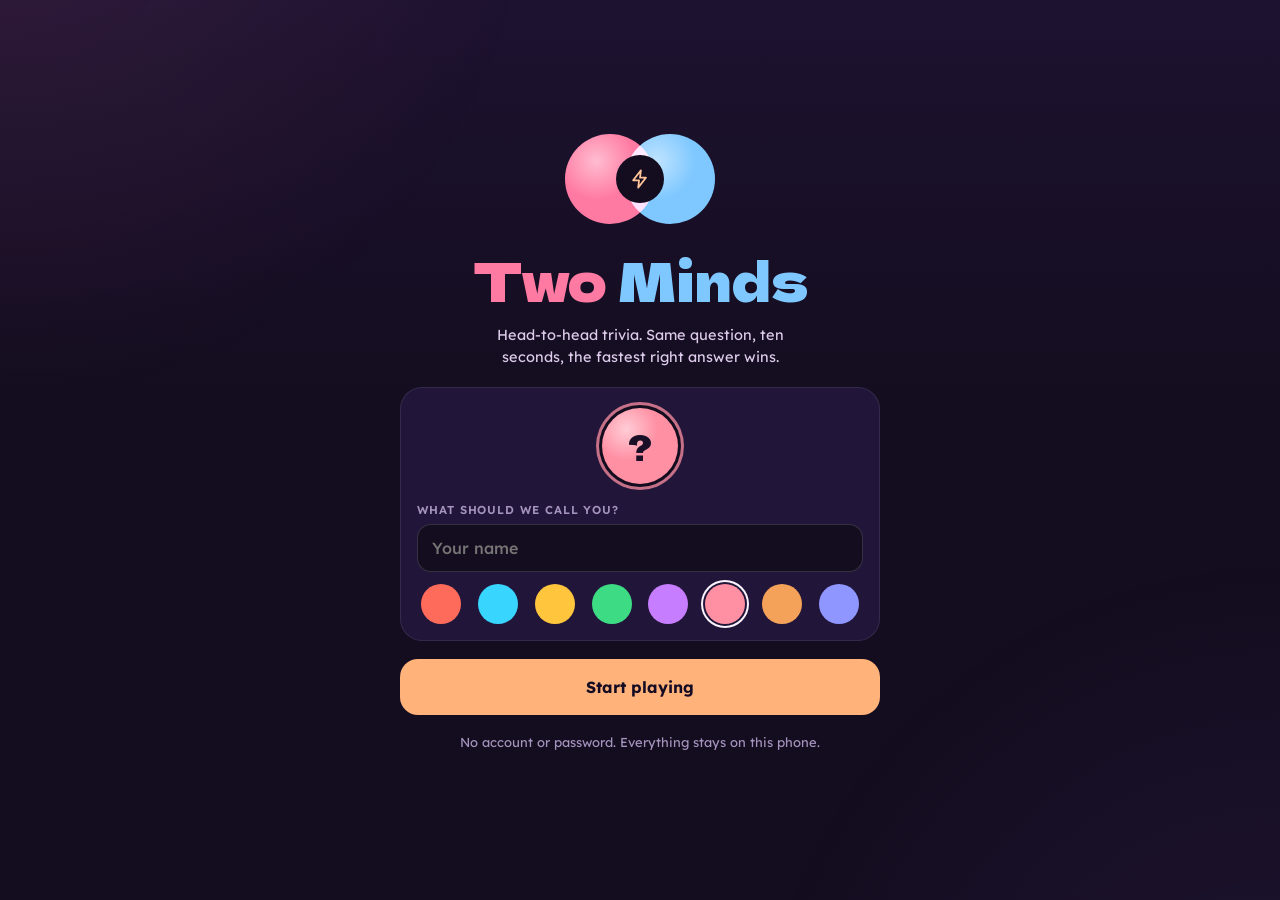
==== commit 31e1e73a: "Android app: native shell, build pipeline, and match polish Android - One-Activity WebView shell (no" ====
--- a/index.html
+++ b/index.html
@@ -419,6 +419,7 @@
 .vs .mid{display:grid;justify-items:center;gap:12px;padding:6px}
 .vs .big{font:400 54px/1 var(--f-num);color:var(--tc);text-shadow:0 0 40px color-mix(in srgb,var(--tc) 50%,transparent);animation:pop .5s .3s cubic-bezier(.2,.9,.3,1.4) both}
 .vs .pill{color:#fff}
+.vs .rec{font:600 13px var(--f);color:rgba(255,255,255,.8);animation:pop .4s .6s cubic-bezier(.2,.9,.3,1.4) both}
 .vs.face .side.b > *{transform:rotate(180deg)}
 @keyframes inT{from{transform:translateY(-40%);opacity:0}}
 @keyframes inB{from{transform:translateY(40%);opacity:0}}
@@ -487,7 +488,12 @@
 .ring .fgc{stroke:#fff;stroke-linecap:round;transition:stroke .3s}
 .ring.hurry .fgc{stroke:#ff8a9c}
 .ring b{font:400 22px var(--f-num);font-variant-numeric:tabular-nums}
-.slabel{text-align:center;font:700 11.5px var(--f);letter-spacing:.14em;text-transform:uppercase;color:rgba(255,255,255,.75);margin:18px 0 0}
+.slabel{display:grid;justify-items:center;gap:8px;text-align:center;font:700 11.5px var(--f);letter-spacing:.14em;text-transform:uppercase;color:rgba(255,255,255,.75);margin:18px 0 0}
+.sdots{display:flex;gap:6px}
+.sdots i{width:8px;height:8px;border-radius:50%;background:rgba(255,255,255,.22)}
+.sdots i.w{background:#7dffb0} .sdots i.l{background:#ff8a9c} .sdots i.d{background:rgba(255,255,255,.6)}
+.sdots i.now{background:#fff;box-shadow:0 0 8px #fff}
+.sdots i.bonus{outline:1.5px solid var(--gold);outline-offset:1.5px}
 .qcard{flex:1 1 auto;display:grid;place-items:center;text-align:center;min-height:clamp(140px,24vh,230px);padding:12px 6px;
   font:800 clamp(21px,6.2vw,28px)/1.3 var(--f-q);letter-spacing:-.015em;text-wrap:balance;color:#fff;text-shadow:0 2px 14px rgba(0,0,0,.25)}
 .qcard.pop{animation:qIn .45s cubic-bezier(.2,.9,.3,1.15)}
@@ -545,6 +551,10 @@
 .board em{font:700 11px var(--f);letter-spacing:.14em;color:var(--muted);font-style:normal}
 .board .crown{position:absolute;top:-18px;left:50%;transform:translateX(-50%);color:var(--gold-text)}
 .board .sb.win .av{box-shadow:0 0 0 3px var(--s1),0 0 0 6px var(--gold)}
+.race{grid-column:1 / -1;width:100%;height:64px;margin-top:10px;overflow:visible}
+.race .rg{stroke:var(--line);stroke-width:1;vector-effect:non-scaling-stroke}
+@media (prefers-reduced-motion:no-preference){.race{clip-path:inset(-4px 100% -4px 0);animation:reveal 1.2s .4s ease-out forwards}}
+@keyframes reveal{to{clip-path:inset(-4px -4px -4px 0)}}
 .xpc.up{border-color:color-mix(in srgb,var(--gold) 50%,transparent)}
 .bchips{display:grid;gap:8px}
 .bchip{display:flex;gap:12px;align-items:center;padding:12px 14px;border-radius:var(--r);background:var(--s1);border:1px solid color-mix(in srgb,var(--gold) 40%,transparent);animation:up .4s .6s cubic-bezier(.2,.9,.3,1.1) both}
@@ -1013,6 +1023,13 @@
   lose:  () => [392, 349, 311, 262].forEach((f, i) => tone(f, 0.22, 'triangle', 0.07, 1, i*0.14)),
   badge: () => [880, 1109, 1319, 1760].forEach((f, i) => tone(f, 0.14, 'sine', 0.07, 1, i*0.07))
 };
+// Inside the Android app a small bridge gives us the system share sheet, the clipboard and the status-bar colour
+const NATIVE = (typeof window.TwoMindsNative === 'object' && window.TwoMindsNative) || null;
+async function copyText(t){
+  try{ await navigator.clipboard.writeText(t); return true; }catch(e){}
+  try{ if (NATIVE){ NATIVE.copy(t); return true; } }catch(e){}
+  return false;
+}
 function buzz(p){ if (!S.settings.vib) return; try{ navigator.vibrate && navigator.vibrate(p); }catch(e){} }
 function toast(msg, ms = 2000){ const t = $('toast'); t.textContent = msg; t.classList.add('show'); clearTimeout(t._h); t._h = setTimeout(() => t.classList.remove('show'), ms); }
 
@@ -1133,12 +1150,13 @@
 
 async function shareLink(url, text){
   const full = `${text}\n${url}`;
+  if (NATIVE){ try{ NATIVE.share(full); return 'shared'; }catch(e){} }
   if (navigator.share){
     try{ await navigator.share({title:'Two Minds', text, url}); return 'shared'; }
     catch(e){ if (e && e.name === 'AbortError') return 'cancelled'; }
   }
-  try{ await navigator.clipboard.writeText(full); toast('Link copied. Paste it in your chat'); return 'copied'; }
-  catch(e){ return 'manual'; }
+  if (await copyText(full)){ toast('Link copied. Paste it in your chat'); return 'copied'; }
+  return 'manual';
 }
 
 /* ================= relay: results travel back automatically ================= */
@@ -1587,7 +1605,7 @@
   el.className = 'vs' + (face ? ' face' : '');
   el.style.setProperty('--ca', safeColor(a.c)); el.style.setProperty('--cb', safeColor(b.c)); el.style.setProperty('--tc', T.c);
   el.innerHTML = `<div class="side b">${avatar(b.n, b.c, 'l', b.l)}<div class="nm">${esc(b.n)}</div><div class="tt">${esc(b.sub)}</div></div>
-    <div class="mid"><div class="big">VS</div><span class="pill topic" style="--c:${T.c}">${icon(TOPIC_ICON[T.id] || 'star','sm')}${esc(T.name)}</span></div>
+    <div class="mid"><div class="big">VS</div><span class="pill topic" style="--c:${T.c}">${icon(TOPIC_ICON[T.id] || 'star','sm')}${esc(T.name)}</span>${b.rec ? `<span class="rec">${esc(b.rec)}</span>` : ''}</div>
     <div class="side a">${avatar(a.n, a.c, 'l')}<div class="nm">${esc(a.n)}</div><div class="tt">${esc(a.sub)}</div></div>`;
   el.hidden = false;
   SFX.vs(); buzz([30, 60, 30]);
@@ -1770,14 +1788,16 @@
   hideApp(); $('solo').hidden = false; wakeLock();
   const lvMe = o.topic === 'daily' ? overallLevel('me') : topicLevel('me', o.topic).lv;
   const oppSub = ghost ? (ghost.bot ? 'Practice bot' : ghost.live ? `Lv ${ghost.lv || 1} · live now` : `Lv ${ghost.lv || 1} · already played`) : 'Whoever opens your link';
-  vsIntro({n:me.n, c:me.c, sub:`Lv ${lvMe}`}, {n:opp.n, c:opp.c, sub:oppSub, l:opp.l}, o.topic, false, () => soloNext());
+  let rec = '';
+  if (ghost && !ghost.bot){ const k = rivalKey(ghost.n, ghost.i), rv = own(S.rivals, k) ? S.rivals[k] : null; rec = !rv ? 'First match' : rv.w > rv.l ? `You lead ${rv.w}–${rv.l}` : rv.l > rv.w ? `${ghost.n} leads ${rv.l}–${rv.w}` : `Level at ${rv.w}–${rv.l}`; }
+  vsIntro({n:me.n, c:me.c, sub:`Lv ${lvMe}`}, {n:opp.n, c:opp.c, sub:oppSub, l:opp.l, rec}, o.topic, false, () => soloNext());
 }
 function soloNext(){
   if (!M || M.mode !== 'solo') return;
   M.round++;
   if (M.round >= ROUNDS){ finishMatch(); return; }
   const bonus = M.round === ROUNDS - 1, id = M.id, Q = M.Q[M.round];
-  $('sLabel').textContent = bonus ? 'Bonus round · ×2' : `Round ${M.round + 1} of ${ROUNDS}`;
+  $('sLabel').innerHTML = `<span>${bonus ? 'Bonus round · ×2' : `Round ${M.round + 1} of ${ROUNDS}`}</span><span class="sdots" aria-hidden="true">${Array.from({length: ROUNDS}, (_, i) => { const l = M.log[i]; const c = l ? (M.ghost ? (l.g[0] > l.g[1] ? 'w' : l.g[1] > l.g[0] ? 'l' : 'd') : (l.g[0] ? 'w' : 'l')) : i === M.round ? 'now' : ''; return `<i class="${c}${i === ROUNDS - 1 ? ' bonus' : ''}"></i>`; }).join('')}</span>`;
   $('sQ').textContent = Q.q; $('sQ').classList.remove('pop'); void $('sQ').offsetWidth; $('sQ').classList.add('pop');
   $('sOpts').className = 'olist hide opts';
   $('sOpts').innerHTML = Q.opts.map((x, i) => `<button type="button" class="opt" data-i="${i}">${esc(x.text)}</button>`).join('');
@@ -2067,6 +2087,8 @@
     extra = `<div class="sync" id="syncState"><span class="spin"></span>Sending your score to ${esc(oppName)}…</div><div class="card" id="liveBoard" hidden></div>`;
     actions = `<button class="cta" type="button" id="rBack">Challenge ${esc(oppName)} back<small>New questions in ${esc(m.topic === 'daily' ? 'Mixed Bag' : T.name)}</small></button><div class="linkbox" id="lbox" hidden></div><button class="btn" type="button" data-go="home">Home</button>`;
   }
+  const chart = showOpp && !m.empty ? raceChart(m.log, S.me.color, safeColor(oppColor)) : '';
+  const brag = showOpp && !m.empty ? `<button class="btn ghost" type="button" id="rBrag">${icon('send','sm')}Share this result</button>` : '';
   const xpCard = `<div class="card xpc ${up ? 'up' : ''}">${xpRow}${m.practice ? '<p class="small">Practice replay: no XP. Today\'s Daily score is already in.</p>' : ''}</div>`;
   const chips = newBadges.length ? `<div class="bchips">${newBadges.map(id => { const b = BADGES.find(x => x[0] === id); return b ? `<span class="bchip"><span class="bi">${b[3]}</span><span><b>${esc(b[1])}</b><small>${esc(b[2])}</small></span></span>` : ''; }).join('')}</div>` : '';
   $('results').innerHTML = `<div class="col" style="--tc:${T.c}">
@@ -2074,12 +2096,13 @@
     <h1 class="winner">${head}</h1>
     <div class="card board">
       <div class="sb ${showOpp && s0 > s1 ? 'win' : ''}">${showOpp && s0 > s1 ? `<span class="crown">${icon('crown')}</span>` : ''}${avatar(myName, S.me.color, 'l')}<b style="color:${S.me.color}" data-count="${s0}">0</b><span class="nm2">${esc(myName)}</span></div><em>VS</em>
-      <div class="sb ${showOpp && s1 > s0 ? 'win' : ''}">${showOpp && s1 > s0 ? `<span class="crown">${icon('crown')}</span>` : ''}${avatar(oppName, oppColor, 'l', showOpp ? '' : '?')}<b style="color:${safeColor(oppColor)}" ${showOpp ? `data-count="${s1}"` : ''}>${showOpp ? 0 : '?'}</b><span class="nm2">${esc(oppName)}</span></div></div>
+      <div class="sb ${showOpp && s1 > s0 ? 'win' : ''}">${showOpp && s1 > s0 ? `<span class="crown">${icon('crown')}</span>` : ''}${avatar(oppName, oppColor, 'l', showOpp ? '' : '?')}<b style="color:${safeColor(oppColor)}" ${showOpp ? `data-count="${s1}"` : ''}>${showOpp ? 0 : '?'}</b><span class="nm2">${esc(oppName)}</span></div>${chart}</div>
     ${m.mode === 'duel' && m.empty ? '<p class="small" style="text-align:center">Nobody answered, so this one doesn\'t count.</p>' : ''}
     ${xpCard}
     ${chips}
     ${extra}
     ${actions}
+    ${brag}
     <details class="card"><summary>See every round</summary>
       <div class="rounds"><div class="rr head"><span class="n"></span><span class="c" style="color:${S.me.color}">${esc(myName)}</span><span class="c" style="color:${safeColor(oppColor)}">${esc(oppName)}</span></div>${rows}</div>
       <div class="review">${m.log.map((l, i) => `<div class="rv">${i + 1}. ${esc(l.q)}<div class="a">✓ ${esc(l.a)}</div></div>`).join('')}</div></details>
@@ -2087,6 +2110,7 @@
   go('results');
   requestAnimationFrame(() => setTimeout(() => $('results').querySelectorAll('.xpbar i[data-w]').forEach(i => i.style.width = i.dataset.w + '%'), 80));
   countUp($('results'));
+  if ($('rBrag')) $('rBrag').onclick = () => shareLink(baseUrl(), r === 'w' ? `I beat ${oppName} ${s0}–${s1} at ${T.name} on Two Minds. Think you can do better?` : r === 'l' ? `${oppName} beat me ${s1}–${s0} at ${T.name} on Two Minds. Rematch time.` : `${oppName} and I drew ${s0}–${s1} at ${T.name} on Two Minds.`);
   if (up) setTimeout(() => levelUpMoment(L.lv, titleFor(L.lv, TOPIC_TITLES), T), 1300);
   const winFx = (m.mode === 'duel' && r !== 'd') || r === 'w' || r === 'p';
   if (winFx){ SFX.win(); confetti(140, m.mode === 'duel' ? [r === 'w' ? S.me.color : S.partner.color, '#ffc53d', '#f2f4ff'] : undefined); buzz([30,50,30,50,80]); }
@@ -2107,7 +2131,7 @@
     $('rWa').href = 'https://wa.me/?text=' + encodeURIComponent(text + '\n' + url);
     $('rWa').onclick = () => shared();
     $('rShare').onclick = async () => { showLinkBox(url, text); const how = await shareLink(url, text); if (how !== 'cancelled') shared(); };
-    $('rCopy').onclick = async () => { try{ await navigator.clipboard.writeText(text + '\n' + url); toast('Link copied'); }catch(e){ showLinkBox(url, text); toast('Select and copy the link'); } shared(); };
+    $('rCopy').onclick = async () => { if (await copyText(text + '\n' + url)) toast('Link copied'); else { showLinkBox(url, text); toast('Select and copy the link'); } shared(); };
   }
   if ($('rBack')) $('rBack').onclick = () => startSolo({kind:'new', topic: m.topic === 'daily' ? 'mixed' : m.topic});
   if (m.kind === 'reply' && m.cid) liveBoard(m.cid, 'player');
@@ -2115,6 +2139,16 @@
   if (r === 'p' && m.toFriend && friendOf(m.toFriend)) deliverChallenge(m, myPack);
 }
 let results_ctx = null;
+// QuizUp's score race: both running totals, round by round
+function raceChart(log, c0, c1){
+  const W = 280, Hh = 64, tot = [[0], [0]];
+  log.forEach(l => { tot[0].push(tot[0][tot[0].length - 1] + l.g[0]); tot[1].push(tot[1][tot[1].length - 1] + l.g[1]); });
+  const max = Math.max(1, tot[0][log.length], tot[1][log.length]);
+  const pt = (v, i) => `${(i / log.length * W).toFixed(1)},${(Hh - 4 - v / max * (Hh - 10)).toFixed(1)}`;
+  const line = (a, c) => `<polyline points="${a.map(pt).join(' ')}" fill="none" stroke="${c}" stroke-width="3" stroke-linecap="round" stroke-linejoin="round" vector-effect="non-scaling-stroke"/>`;
+  const grid = log.map((_, i) => `<line x1="${((i + 1) / log.length * W).toFixed(1)}" x2="${((i + 1) / log.length * W).toFixed(1)}" y1="2" y2="${Hh - 2}" class="rg"/>`).join('');
+  return `<svg class="race" viewBox="0 0 ${W} ${Hh}" preserveAspectRatio="none" role="img" aria-label="Score after each round">${grid}${line(tot[1], c1)}${line(tot[0], c0)}</svg>`;
+}
 function levelUpMoment(lv, title, T){
   if (current !== 'results') return;
   const el = document.createElement('div'); el.className = 'lvlup'; el.style.setProperty('--tc', T.c);
@@ -2240,7 +2274,7 @@
   const box = $('lbox'); if (!box) return;
   box.hidden = false;
   box.innerHTML = `<input readonly value="${esc(url)}" id="lurl" aria-label="Challenge link"><div class="row"><button class="btn" type="button" id="lcopy">${icon('copy','sm')}Copy link</button><a class="btn green" href="https://wa.me/?text=${encodeURIComponent(text + '\n' + url)}" target="_blank" rel="noopener">WhatsApp</a></div>`;
-  $('lcopy').onclick = async () => { try{ await navigator.clipboard.writeText(text + '\n' + url); toast('Link copied'); }catch(e){ const i = $('lurl'); i.select(); toast('Select and copy the link'); } };
+  $('lcopy').onclick = async () => { if (await copyText(text + '\n' + url)) toast('Link copied'); else { const i = $('lurl'); i.select(); toast('Select and copy the link'); } };
 }
 
 /* ================= incoming links ================= */
@@ -2756,7 +2790,7 @@
     <div class="card codecard">
       <div class="cc-top">${avatar(nameOf('me'), S.me.color, 'l')}<div><div class="cc-n">${esc(nameOf('me'))}</div><div class="small">Your friend code</div><button type="button" class="code" id="copyCode" aria-label="Copy friend code">${fmtCode(S.code)}${icon('copy','sm')}</button></div></div>
       <button class="cta" type="button" id="shareMe">${icon('useradd','sm')}Invite a friend</button>
-      <form class="addrow" id="addForm" autocomplete="off"><input id="addCode" maxlength="9" placeholder="Friend code" autocapitalize="characters" spellcheck="false"><button class="pillbtn" type="submit">Send request</button></form>
+      <form class="addrow" id="addForm" autocomplete="off"><input id="addCode" maxlength="9000" placeholder="Friend code or a pasted link" autocapitalize="none" spellcheck="false" aria-label="Friend code or a Two Minds link"><button class="pillbtn" type="submit">Go</button></form>
     </div>
     ${fl.length ? weekCard() : ''}
     ${reqs.length ? `<div class="h">Friend requests</div><ul class="list">${reqs.map(r => `<li class="li">${avatar(r.n, r.c, 's')}<div><div class="t1">${esc(r.n)}</div><div class="t2">Code ${fmtCode(r.code)}</div></div><button type="button" class="pillbtn ghost" data-dec="${esc(r.i)}">Decline</button><button type="button" class="pillbtn ok" data-acc="${esc(r.i)}">Accept</button></li>`).join('')}</ul>` : ''}
@@ -2767,9 +2801,14 @@
     ${outs.length ? `<div class="h">Requests you sent</div><ul class="list">${outs.map(o => `<li class="li"><span class="tic" style="--c:var(--muted)">${icon('send','sm')}</span><div><div class="t1">${o.n ? esc(o.n) : 'Code ' + fmtCode(o.code)}</div><div class="t2">Waiting for them to accept</div></div><button type="button" class="pillbtn ghost" data-cancel="${esc(o.code)}">Cancel</button></li>`).join('')}</ul>` : ''}
     <p class="small" style="text-align:center">Requests and challenges arrive when the other person's app is open, or the next time they open it (within about 12 hours).</p>
   </div>`;
-  $('copyCode').onclick = async () => { try{ await navigator.clipboard.writeText(fmtCode(S.code)); toast('Friend code copied'); }catch(e){ toast('Your code: ' + fmtCode(S.code)); } };
+  $('copyCode').onclick = async () => { toast(await copyText(fmtCode(S.code)) ? 'Friend code copied' : 'Your code: ' + fmtCode(S.code)); };
   $('shareMe').onclick = () => shareLink(friendLink(), `Add me on Two Minds! Tap to send me a friend request (my code is ${fmtCode(S.code)}).`);
-  $('addForm').onsubmit = async e => { e.preventDefault(); if (await requestFriend($('addCode').value)) $('addCode').value = ''; };
+  $('addForm').onsubmit = async e => {
+    e.preventDefault();
+    const v = $('addCode').value.trim(), link = v.match(/#([cLF]=[A-Za-z0-9_-]+)/);
+    if (link){ $('addCode').value = ''; location.hash = '#' + link[1]; return; }      // a challenge, live or invite link pasted here opens like a tapped link
+    if (await requestFriend(v)) $('addCode').value = '';
+  };
   wireSocial($('friends'));
   $('friends').querySelectorAll('[data-cancel]').forEach(b => b.onclick = () => { const code = b.dataset.cancel; delete S.reqOut[code]; save(); sendSure(code, {type:'fcancel'}).catch(() => {}); renderFriends(); });
   $('friends').querySelectorAll('[data-fmore]').forEach(b => b.onclick = () => { const f = friendOf(b.dataset.fmore); if (f) friendSheet(f); });
@@ -3006,6 +3045,7 @@
   const t = THEMES.find(x => x[0] === S.settings.theme) ? S.settings.theme : 'velvet';
   document.documentElement.dataset.theme = t;
   const m = document.querySelector('meta[name="theme-color"]'); if (m) m.content = THEMES.find(x => x[0] === t)[2];
+  if (NATIVE){ try{ NATIVE.theme(getComputedStyle(document.documentElement).getPropertyValue('--bg').trim() || '#140d1f', t === 'blush'); }catch(e){} }
 }
 function seasonCard(){
   rollPeriods();
@@ -3156,7 +3196,7 @@
 if (!handleHash()) go(S.me.name ? 'home' : 'welcome');
 setTimeout(syncChallenges, 1200);
 inboxOpen(); updateFriendDot();
-if ('serviceWorker' in navigator && location.protocol === 'https:'){
+if ('serviceWorker' in navigator && location.protocol === 'https:' && !NATIVE){
   const hadController = !!navigator.serviceWorker.controller;
   navigator.serviceWorker.register('sw.js').then(reg => { setInterval(() => reg.update().catch(() => {}), 30*60e3); }).catch(() => {});
   // a new version took over while the app was open: offer a reload, but never in the middle of a match
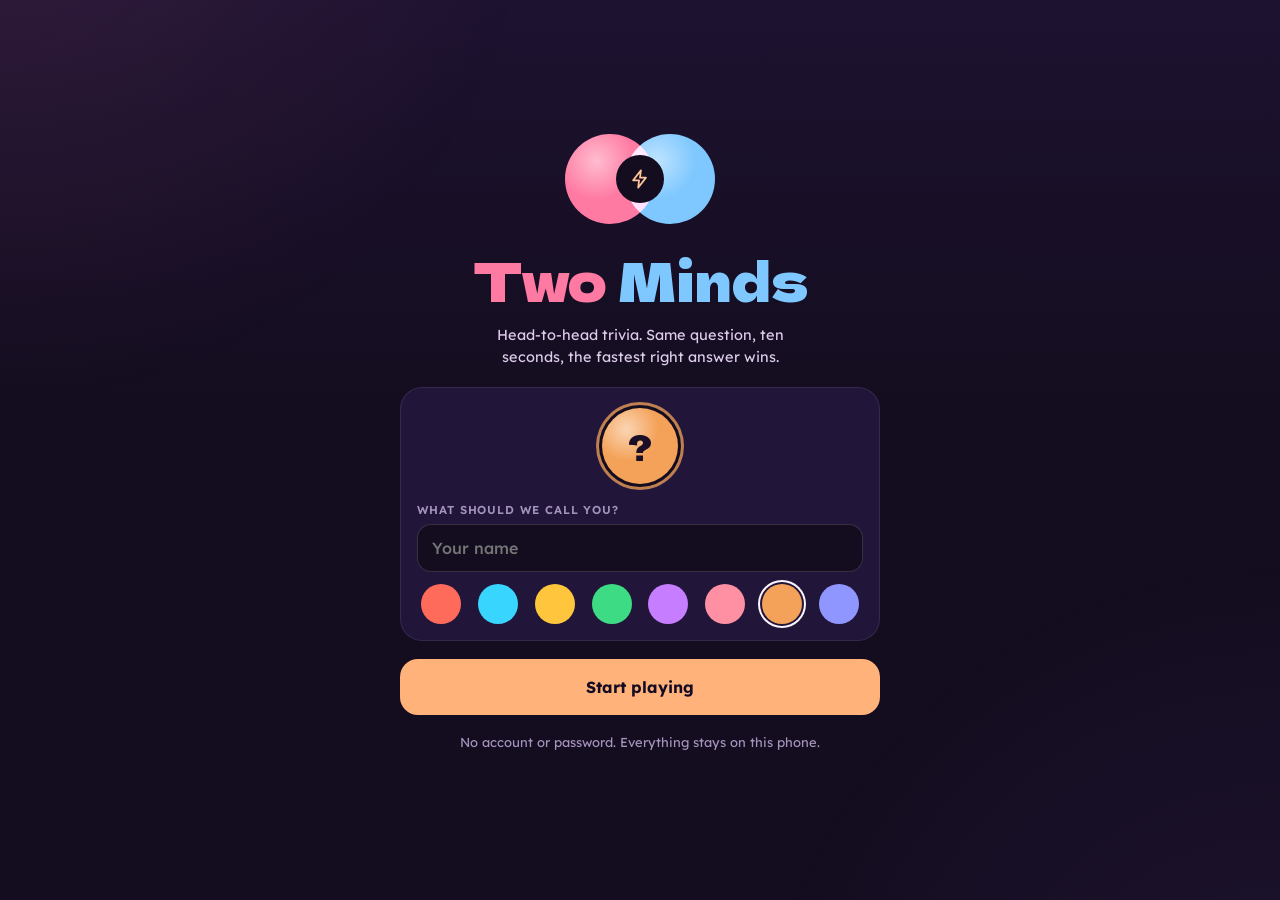
==== commit 2b0fb1ed: "Shorten the friend box placeholder Co-Authored-By: Claude Fable 5.2 <noreply@anthropic.com> Claude-S" ====
--- a/index.html
+++ b/index.html
@@ -2790,7 +2790,7 @@
     <div class="card codecard">
       <div class="cc-top">${avatar(nameOf('me'), S.me.color, 'l')}<div><div class="cc-n">${esc(nameOf('me'))}</div><div class="small">Your friend code</div><button type="button" class="code" id="copyCode" aria-label="Copy friend code">${fmtCode(S.code)}${icon('copy','sm')}</button></div></div>
       <button class="cta" type="button" id="shareMe">${icon('useradd','sm')}Invite a friend</button>
-      <form class="addrow" id="addForm" autocomplete="off"><input id="addCode" maxlength="9000" placeholder="Friend code or a pasted link" autocapitalize="none" spellcheck="false" aria-label="Friend code or a Two Minds link"><button class="pillbtn" type="submit">Go</button></form>
+      <form class="addrow" id="addForm" autocomplete="off"><input id="addCode" maxlength="9000" placeholder="Friend code or link" autocapitalize="none" spellcheck="false" aria-label="Friend code or a Two Minds link"><button class="pillbtn" type="submit">Go</button></form>
     </div>
     ${fl.length ? weekCard() : ''}
     ${reqs.length ? `<div class="h">Friend requests</div><ul class="list">${reqs.map(r => `<li class="li">${avatar(r.n, r.c, 's')}<div><div class="t1">${esc(r.n)}</div><div class="t2">Code ${fmtCode(r.code)}</div></div><button type="button" class="pillbtn ghost" data-dec="${esc(r.i)}">Decline</button><button type="button" class="pillbtn ok" data-acc="${esc(r.i)}">Accept</button></li>`).join('')}</ul>` : ''}
